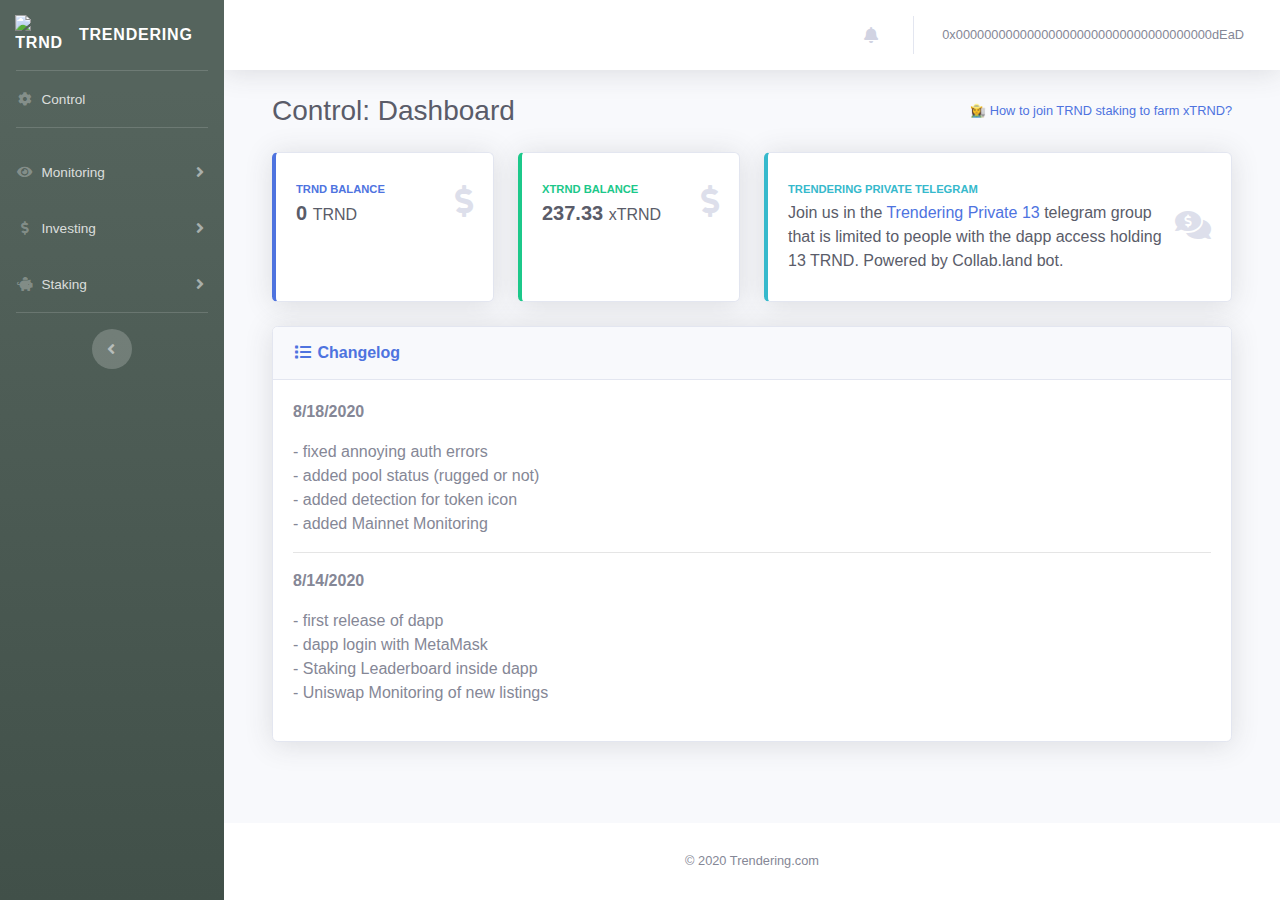
==== index.dev.html @ 5aaeaabe "Init commit" ====
<!DOCTYPE html>
<html lang="en">

<head>

  <meta charset="utf-8">
  <meta http-equiv="X-UA-Compatible" content="IE=edge">
  <meta name="viewport" content="width=device-width, initial-scale=1, shrink-to-fit=no">
  <meta name="description" content="">
  <meta name="author" content="">

  <title>Trendering Dashboard</title>

  <!-- Custom fonts for this template-->
  <link href="vendor/fontawesome-free/css/all.min.css" rel="stylesheet" type="text/css">

  <!-- Custom styles for this template-->
  <link href="css/sb-admin-2.css" rel="stylesheet">

</head>

<body id="page-top">

  
  <div id="wrapper">

    
    <ul class="navbar-nav bg-gradient-primary sidebar sidebar-dark accordion" id="accordionSidebar">

      
      <a class="sidebar-brand d-flex align-items-center justify-content-center" href="https://trendering.com">
        <div class="sidebar-brand-icon">
          <img src="../trnd-ico-256-transparent.png" width="48" height="48" alt="TRND" />
        </div>
        <div class="sidebar-brand-text mx-3">Trendering</div>
      </a>

      
      <hr class="sidebar-divider my-0">

      
      <li class="nav-item">
        <a id="menu-control" class="nav-link" href="#control">
          <i class="fas fa-fw fa-cog"></i>
          <span>Control</span></a>
      </li>

      
      <hr class="sidebar-divider">

      
      <li class="nav-item">
        <a class="nav-link collapsed" href="#" data-toggle="collapse" data-target="#collapseTwo" aria-expanded="true" aria-controls="collapseTwo">
          <i class="fas fa-fw fa-eye"></i>
          <span>Monitoring</span>
        </a>
        <div id="collapseTwo" class="collapse" aria-labelledby="headingTwo" data-parent="#accordionSidebar">
          <div class="bg-white py-2 collapse-inner rounded">
            <a id="menu-monitoring-mainnet" class="collapse-item" href="#monitoring-mainnet"><i class="fas fa-fw fa-chess-queen"></i> &nbsp; Mainnet</a>
            <a id="menu-monitoring-uniswap" class="collapse-item" href="#monitoring-uniswap"><i class="fas fa-fw fa-chess-knight"></i> &nbsp; Uniswap</a>
          </div>
        </div>
      </li>

      
      <li class="nav-item">
        <a class="nav-link collapsed" href="#" data-toggle="collapse" data-target="#collapseThree" aria-expanded="true" aria-controls="collapseUtilities">
          <i class="fas fa-fw fa-dollar-sign"></i>
          <span>Investing</span>
        </a>
        <div id="collapseThree" class="collapse" aria-labelledby="headingThree" data-parent="#accordionSidebar">
          <div class="bg-white py-2 collapse-inner rounded">
            <a class="collapse-item" href="#investing-automatic" style="opacity: 0.5"><i class="fas fa-fw fa-robot"></i> &nbsp; Automatic</a>
            <a class="collapse-item" href="#investing-strategic" style="opacity: 0.5"><i class="fas fa-fw fa-tractor"></i> &nbsp; Strategic</a>
          </div>
        </div>
      </li>

      
      <li class="nav-item">
        <a class="nav-link collapsed" href="#" data-toggle="collapse" data-target="#collapseFour" aria-expanded="true" aria-controls="collapseUtilities">
          <i class="fas fa-fw fa-piggy-bank"></i>
          <span>Staking</span>
        </a>
        <div id="collapseFour" class="collapse" aria-labelledby="headingFour" data-parent="#accordionSidebar">
          <div class="bg-white py-2 collapse-inner rounded">
            <a id="menu-staking" class="collapse-item" href="#staking"><i class="fas fa-fw fa-list"></i> &nbsp; Leaderboard</a>
            <a class="collapse-item" href="https://uniswap.exchange/add/0xc02aaa39b223fe8d0a0e5c4f27ead9083c756cc2-0xc3dd23a0a854b4f9ae80670f528094e9eb607ccb" target="_blank"><i class="fas fa-fw fa-tint"></i> &nbsp; Add Liquidity</a>
            <a class="collapse-item" href="https://uniswap.info/pair/0x5102f3762f1f68d6be9dd5415556466cfb1de6c0" target="_blank"><i class="fas fa-fw fa-chess-knight"></i> &nbsp; View Pool</a>
          </div>
        </div>
      </li>

      
      <hr class="sidebar-divider d-none d-md-block">

      
      <div class="text-center d-none d-md-inline">
        <button class="rounded-circle border-0" id="sidebarToggle"></button>
      </div>

    </ul>
    

    
    <div id="content-wrapper" class="d-flex flex-column">

      
      <div id="content">

        
        <nav class="navbar navbar-expand navbar-light bg-white topbar mb-4 static-top shadow">

          
          <button id="sidebarToggleTop" class="btn btn-link d-md-none rounded-circle mr-3">
            <i class="fa fa-bars"></i>
          </button>

          
          <ul class="navbar-nav ml-auto">

            
            <li class="nav-item dropdown no-arrow mx-1">
              <a class="nav-link dropdown-toggle" href="#" id="alertsDropdown" role="button" data-toggle="dropdown" aria-haspopup="true" aria-expanded="false">
                <i class="fas fa-bell fa-fw"></i>
                
                <!-- <span class="badge badge-danger badge-counter">1</span> -->
              </a>
              
              <div class="dropdown-list dropdown-menu dropdown-menu-right shadow animated--grow-in" aria-labelledby="alertsDropdown">
                <h6 class="dropdown-header">
                  Control Center
                </h6>
                <!-- <a class="dropdown-item d-flex align-items-center" href="#">
                  <div class="mr-3">
                    <div class="icon-circle bg-success">
                      <i class="fas fa-donate text-white"></i>
                    </div>
                  </div>
                  <div>
                    <div class="small text-gray-500">August 7, 2020</div>
                    xTRND crops will be airdropped to your address. Airdrop date will be announced next week.
                  </div>
                </a> -->
              </div>
            </li>

            <div class="topbar-divider d-none d-sm-block"></div>

            
            <li class="nav-item dropdown no-arrow">
              <a class="nav-link dropdown-toggle" href="#" id="userDropdown" role="button" data-toggle="dropdown" aria-haspopup="true" aria-expanded="false">
                <span id="userAddress" class="mr-2 d-none d-lg-inline text-gray-600 small">0x000000000000000000000000000000000000dEaD</span>
              </a>
            </li>

          </ul>

        </nav>
        
        <!-- <div class="container-fluid text-center">

          <a id="connectWallet" href="#" class="btn btn-success btn-icon-split btn-lg">
            <span class="icon">
              <i class="fas fa-arrow-right"></i>
            </span>
            <span class="text">Please enable JavaScript...</span>
          </a>

        </div> -->
        
        <div id="workspace" class="container-fluid">

          <div id="control">
            
            <!-- START CONTAINER -->
        <div class="container-fluid">

          
          <div class="d-sm-flex align-items-center justify-content-between mb-4">
            <h1 class="h3 mb-0 text-gray-800">Control: Dashboard</h1>
            <small>👩‍🌾 <a href="https://trendering.com/dev02/index.html" target="_blank">How to join TRND staking to farm xTRND?</a></small>
          </div>

          
          <div class="row">

            <div class="col-xl-3 col-md-4 mb-4">
              <div class="card border-left-primary shadow h-100 py-2">
                <div class="card-body">
                  <div class="row no-gutters align-items-center">
                    <div class="col mr-2">
                      <div class="text-xs font-weight-bold text-primary text-uppercase mb-1">TRND Balance</div>
                      <div class="h5 mb-0 font-weight-bold text-gray-800">0 <small>TRND</small></div>
                    </div>
                    <div class="col-auto">
                      <i class="fas fa-dollar-sign fa-2x text-gray-300"></i>
                    </div>
                  </div>
                </div>
              </div>
            </div>

            <div class="col-xl-3 col-md-4 mb-4">
              <div class="card border-left-success shadow h-100 py-2">
                <div class="card-body">
                  <div class="row no-gutters align-items-center">
                    <div class="col mr-2">
                      <div class="text-xs font-weight-bold text-success text-uppercase mb-1">xTRND Balance</div>
                      <div class="h5 mb-0 font-weight-bold text-gray-800">237.33 <small>xTRND</small></div>
                    </div>
                    <div class="col-auto">
                      <i class="fas fa-dollar-sign fa-2x text-gray-300"></i>
                    </div>
                  </div>
                </div>
              </div>
            </div>

            <div class="col-xl-6 col-md-4 mb-4">
              <div class="card border-left-info shadow h-100 py-2">
                <div class="card-body">
                  <div class="row no-gutters align-items-center">
                    <div class="col mr-2">
                      <div class="text-xs font-weight-bold text-info text-uppercase mb-1">Trendering Private Telegram</div>
                      <div class="mb-0 text-gray-800">Join us in the <a href="#">Trendering Private 13</a> telegram group that is limited to people with the dapp access holding 13 TRND. Powered by Collab.land bot.</div>
                    </div>
                    <div class="col-auto">
                      <i class="fas fa-comments-dollar fa-2x text-gray-300"></i>
                    </div>
                  </div>
                </div>
              </div>
            </div>

          </div>

          <div class="row">

            <div class="col-xl-12">
              <div class="card shadow mb-4">
                <div class="card-header py-3 d-flex flex-row align-items-center justify-content-between">
                  <h6 class="m-0 font-weight-bold text-primary"><i class="fas fa-fw fa-list"></i> Changelog</h6>
                </div>
                
                <div class="card-body table-responsive">
                  <p><b>8/18/2020</b></p>

                  <p>
                    - fixed annoying auth errors<br>
                    - added pool status (rugged or not)<br>
                    - added detection for token icon<br>
                    - added Mainnet Monitoring
                  </p>

                  <hr>

                  <p><b>8/14/2020</b></p>

                  <p>
                    - first release of dapp<br>
                    - dapp login with MetaMask<br>
                    - Staking Leaderboard inside dapp<br>
                    - Uniswap Monitoring of new listings
                  </p>
                </div>
              </div>
            </div>

          </div>

        </div>
        <!-- END CONTAINER -->


          </div>
          <div id="monitoring-mainnet">
            
            <!-- START CONTAINER -->
        <div class="container-fluid">

          
          <div class="d-sm-flex align-items-center justify-content-between mb-4">
            <h1 class="h3 mb-0 text-gray-800">Monitoring: <i class="fas fa-chess-queen"></i> Mainnet</h1>
            <small>
              🕵️‍♀️ ALWAYS DO YOUR OWN RESEARCH FIRST<br>
              Stream synced at 11:12:06 09/04/2020 UTC
            </small>
          </div>

          <div class="row">

            <div class="col-xl-12">
              <div class="card shadow mb-4">
                <div class="card-header py-3 d-flex flex-row align-items-center justify-content-between">
                  <small class="m-0 text-muted"><i class="fas fa-fw fa-stopwatch"></i> 09/04/2020 10:47:01 UTC</small>
                </div>
                
                <div class="card-body">

                  <div class="row">
                    <div class="col-md-12">
                      <div class="media">
                        <img class="token-logo mr-3" data-src="https://raw.githubusercontent.com/trustwallet/assets/master/blockchains/ethereum/assets/{address}/logo.png" data-address="0x17c090F9a17E4e5a8cEb23bbe7E7e28E3C4Ca196" style="border-radius: 4px; border: 1px solid #eee; padding: 4px; width: 100px; height: 100px; max-width: 100%; max-height: 100%;" src="img/no-icon.png">
                        <div class="media-body">
                          <h5 class="mt-0">BitDNS (DNS) <a href="https://duckduckgo.com/?q=BitDNS%20%28DNS%29" target="_blank"><small>Search on DDG</small></a></h5>
                          <p>
                            <a href="https://etherscan.io/address/0x17c090F9a17E4e5a8cEb23bbe7E7e28E3C4Ca196" target="_blank" class="text-success"> <i class="fas fa-check"></i> Contract Verified</a><br>

                            Currently minted supply is <b>1,000,000,000 DNS</b>.<br>
                            At contract verification there were <b>2 holder/s</b>.
                          </p>
                          <p><a href="https://etherscan.io/address/0x17c090F9a17E4e5a8cEb23bbe7E7e28E3C4Ca196" target="_blank"><i class="fas fa-info-circle"></i> Etherscan</a></p>
                        </div>
                      </div>
                    </div>
                    <div class="col-md-12">
                      <hr>
                      Token contract source code heading:<br>
                      <small><pre><code>
// produced by the Solididy File Flattener (c)  Created By BitDNS.vip
// contact : BitDNS.vip
// SPDX-License-Identifier: MIT

pragma solidity ^0.6.0;

/**
 * @dev Wrappers over Solidity's arithmetic operations with added overflow
 * checks.
 *
 * Arithmetic operations in Solidity wrap on overflow. This can easily result
 * in bugs, because programmers usually assume that an overflow raises an
 * error, which is the standard behavior in high level programming languages.
 * `SafeMath
                      </code></pre></small>
                    </div>
                  </div>
                  
                </div>
              </div>
            </div>
  
            <div class="col-xl-12">
              <div class="card shadow mb-4">
                <div class="card-header py-3 d-flex flex-row align-items-center justify-content-between">
                  <small class="m-0 text-muted"><i class="fas fa-fw fa-stopwatch"></i> 09/04/2020 10:43:02 UTC</small>
                </div>
                
                <div class="card-body">

                  <div class="row">
                    <div class="col-md-12">
                      <div class="media">
                        <img class="token-logo mr-3" data-src="https://raw.githubusercontent.com/trustwallet/assets/master/blockchains/ethereum/assets/{address}/logo.png" data-address="0xed984db559ceacf775105ea6d7c360b5e29eb60b" style="border-radius: 4px; border: 1px solid #eee; padding: 4px; width: 100px; height: 100px; max-width: 100%; max-height: 100%;" src="img/no-icon.png">
                        <div class="media-body">
                          <h5 class="mt-0">swerve.fi (SWRV) <a href="http://swerve.fi" target="_blank"><small>http://swerve.fi</small></a></h5>
                          <p>
                            <a href="https://etherscan.io/address/0xed984db559ceacf775105ea6d7c360b5e29eb60b" target="_blank" class="text-success"> <i class="fas fa-check"></i> Contract Verified</a><br>

                            Currently minted supply is <b>33,000,000 SWRV</b>.<br>
                            At contract verification there were <b>1 holder/s</b>.
                          </p>
                          <p><a href="https://etherscan.io/address/0xed984db559ceacf775105ea6d7c360b5e29eb60b" target="_blank"><i class="fas fa-info-circle"></i> Etherscan</a></p>
                        </div>
                      </div>
                    </div>
                    <div class="col-md-12">
                      <hr>
                      Token contract source code heading:<br>
                      <small><pre><code>
/**
 *Submitted for verification at Etherscan.io on 2020-08-25
*/

/**
 *Submitted for verification at Etherscan.io on 2020-07-30
*/

pragma solidity 0.6.12;

library SafeMath {
    function add(uint256 a, uint256 b) internal pure returns (uint256) {
        uint256 c = a + b;
        require(c &gt;= a, "SafeMath: addition overflow");

        return c;
    }

    function sub(uint256 a, uint256 b) internal pure returns (uint256) {
        return sub(a, b, "SafeMath: subtraction 
                      </code></pre></small>
                    </div>
                  </div>
                  
                </div>
              </div>
            </div>
  
            <div class="col-xl-12">
              <div class="card shadow mb-4">
                <div class="card-header py-3 d-flex flex-row align-items-center justify-content-between">
                  <small class="m-0 text-muted"><i class="fas fa-fw fa-stopwatch"></i> 09/04/2020 10:39:01 UTC</small>
                </div>
                
                <div class="card-body">

                  <div class="row">
                    <div class="col-md-12">
                      <div class="media">
                        <img class="token-logo mr-3" data-src="https://raw.githubusercontent.com/trustwallet/assets/master/blockchains/ethereum/assets/{address}/logo.png" data-address="0x5f4b53677D62B4f4cffAa5e6B266186Af43f7B8A" style="border-radius: 4px; border: 1px solid #eee; padding: 4px; width: 100px; height: 100px; max-width: 100%; max-height: 100%;" src="img/no-icon.png">
                        <div class="media-body">
                          <h5 class="mt-0">Hound Finance (HOUND) <a href="https://duckduckgo.com/?q=Hound%20Finance%20%28HOUND%29" target="_blank"><small>Search on DDG</small></a></h5>
                          <p>
                            <a href="https://etherscan.io/address/0x5f4b53677D62B4f4cffAa5e6B266186Af43f7B8A" target="_blank" class="text-success"> <i class="fas fa-check"></i> Contract Verified</a><br>

                            Currently minted supply is <b>20,000 HOUND</b>.<br>
                            At contract verification there were <b>3 holder/s</b>.
                          </p>
                          <p><a href="https://etherscan.io/address/0x5f4b53677D62B4f4cffAa5e6B266186Af43f7B8A" target="_blank"><i class="fas fa-info-circle"></i> Etherscan</a></p>
                        </div>
                      </div>
                    </div>
                    <div class="col-md-12">
                      <hr>
                      Token contract source code heading:<br>
                      <small><pre><code>
pragma solidity ^0.5.16;
interface IERC20 {
    function totalSupply() external view returns (uint);
    function balanceOf(address account) external view returns (uint);
    function transfer(address recipient, uint amount) external returns (bool);
    function allowance(address owner, address spender) external view returns (uint);
    function approve(address spender, uint amount) external returns (bool);
    function transferFrom(address sender, address recipient, uint amount) external
                      </code></pre></small>
                    </div>
                  </div>
                  
                </div>
              </div>
            </div>
  
            <div class="col-xl-12">
              <div class="card shadow mb-4">
                <div class="card-header py-3 d-flex flex-row align-items-center justify-content-between">
                  <small class="m-0 text-muted"><i class="fas fa-fw fa-stopwatch"></i> 09/04/2020 10:26:01 UTC</small>
                </div>
                
                <div class="card-body">

                  <div class="row">
                    <div class="col-md-12">
                      <div class="media">
                        <img class="token-logo mr-3" data-src="https://raw.githubusercontent.com/trustwallet/assets/master/blockchains/ethereum/assets/{address}/logo.png" data-address="0xeb2b76975d780c35fcad87767d026199ac7526cd" style="border-radius: 4px; border: 1px solid #eee; padding: 4px; width: 100px; height: 100px; max-width: 100%; max-height: 100%;" src="img/no-icon.png">
                        <div class="media-body">
                          <h5 class="mt-0">DeltaHub Governance (DHG) <a href="https://duckduckgo.com/?q=DeltaHub%20Governance%20%28DHG%29" target="_blank"><small>Search on DDG</small></a></h5>
                          <p>
                            <a href="https://etherscan.io/address/0xeb2b76975d780c35fcad87767d026199ac7526cd" target="_blank" class="text-success"> <i class="fas fa-check"></i> Contract Verified</a><br>

                            Currently minted supply is <b>100,000 DHG</b>.<br>
                            At contract verification there were <b>1 holder/s</b>.
                          </p>
                          <p><a href="https://etherscan.io/address/0xeb2b76975d780c35fcad87767d026199ac7526cd" target="_blank"><i class="fas fa-info-circle"></i> Etherscan</a></p>
                        </div>
                      </div>
                    </div>
                    <div class="col-md-12">
                      <hr>
                      Token contract source code heading:<br>
                      <small><pre><code>
pragma solidity ^0.5.16;

interface IERC20 {
    function totalSupply() external view returns (uint);
    function balanceOf(address account) external view returns (uint);
    function transfer(address recipient, uint amount) external returns (bool);
    function allowance(address owner, address spender) external view returns (uint);
    function approve(address spender, uint amount) external returns (bool);
    function transferFrom(address sender, address recipient, uint amount) extern
                      </code></pre></small>
                    </div>
                  </div>
                  
                </div>
              </div>
            </div>
  
            <div class="col-xl-12">
              <div class="card shadow mb-4">
                <div class="card-header py-3 d-flex flex-row align-items-center justify-content-between">
                  <small class="m-0 text-muted"><i class="fas fa-fw fa-stopwatch"></i> 09/04/2020 10:13:02 UTC</small>
                </div>
                
                <div class="card-body">

                  <div class="row">
                    <div class="col-md-12">
                      <div class="media">
                        <img class="token-logo mr-3" data-src="https://raw.githubusercontent.com/trustwallet/assets/master/blockchains/ethereum/assets/{address}/logo.png" data-address="0x152687bc4a7fcc89049cf119f9ac3e5acf2ee7ef" style="border-radius: 4px; border: 1px solid #eee; padding: 4px; width: 100px; height: 100px; max-width: 100%; max-height: 100%;" src="img/no-icon.png">
                        <div class="media-body">
                          <h5 class="mt-0">DeltaHub Community (DHC) <a href="https://duckduckgo.com/?q=DeltaHub%20Community%20%28DHC%29" target="_blank"><small>Search on DDG</small></a></h5>
                          <p>
                            <a href="https://etherscan.io/address/0x152687bc4a7fcc89049cf119f9ac3e5acf2ee7ef" target="_blank" class="text-success"> <i class="fas fa-check"></i> Contract Verified</a><br>

                            Currently minted supply is <b>10,000,000 DHC</b>.<br>
                            At contract verification there were <b>1 holder/s</b>.
                          </p>
                          <p><a href="https://etherscan.io/address/0x152687bc4a7fcc89049cf119f9ac3e5acf2ee7ef" target="_blank"><i class="fas fa-info-circle"></i> Etherscan</a></p>
                        </div>
                      </div>
                    </div>
                    <div class="col-md-12">
                      <hr>
                      Token contract source code heading:<br>
                      <small><pre><code>
pragma solidity ^0.5.16;

interface IERC20 {
    function totalSupply() external view returns (uint);
    function balanceOf(address account) external view returns (uint);
    function transfer(address recipient, uint amount) external returns (bool);
    function allowance(address owner, address spender) external view returns (uint);
    function approve(address spender, uint amount) external returns (bool);
    function transferFrom(address sender, address recipient, uint amount) extern
                      </code></pre></small>
                    </div>
                  </div>
                  
                </div>
              </div>
            </div>
  
            <div class="col-xl-12">
              <div class="card shadow mb-4">
                <div class="card-header py-3 d-flex flex-row align-items-center justify-content-between">
                  <small class="m-0 text-muted"><i class="fas fa-fw fa-stopwatch"></i> 09/04/2020 10:01:03 UTC</small>
                </div>
                
                <div class="card-body">

                  <div class="row">
                    <div class="col-md-12">
                      <div class="media">
                        <img class="token-logo mr-3" data-src="https://raw.githubusercontent.com/trustwallet/assets/master/blockchains/ethereum/assets/{address}/logo.png" data-address="0x71779e422de636e6e55addd47c17d68bdc981964" style="border-radius: 4px; border: 1px solid #eee; padding: 4px; width: 100px; height: 100px; max-width: 100%; max-height: 100%;" src="img/no-icon.png">
                        <div class="media-body">
                          <h5 class="mt-0">GCB (GCB) <a href="https://duckduckgo.com/?q=GCB%20%28GCB%29" target="_blank"><small>Search on DDG</small></a></h5>
                          <p>
                            <a href="https://etherscan.io/address/0x71779e422de636e6e55addd47c17d68bdc981964" target="_blank" class="text-success"> <i class="fas fa-check"></i> Contract Verified</a><br>

                            Currently minted supply is <b>18,000,000 GCB</b>.<br>
                            At contract verification there were <b>1 holder/s</b>.
                          </p>
                          <p><a href="https://etherscan.io/address/0x71779e422de636e6e55addd47c17d68bdc981964" target="_blank"><i class="fas fa-info-circle"></i> Etherscan</a></p>
                        </div>
                      </div>
                    </div>
                    <div class="col-md-12">
                      <hr>
                      Token contract source code heading:<br>
                      <small><pre><code>
pragma solidity ^0.4.26;

library SafeMath {
  function safeMul(uint256 a, uint256 b) internal pure returns (uint256) {
    uint256 c = a * b;
    assert(a == 0 || c / a == b);
    return c;
  }

  function safeDiv(uint256 a, uint256 b) internal pure returns (uint256) {
    assert(b &gt; 0);
    uint256 c = a / b;
    assert(a == b * c + a % b);
    return c;
  }

  function safeSub(uint256 a, uint256 b) internal pure returns (uint256) {
    assert(b &lt;= a);
    return a - b;
  }
                      </code></pre></small>
                    </div>
                  </div>
                  
                </div>
              </div>
            </div>
  
            <div class="col-xl-12">
              <div class="card shadow mb-4">
                <div class="card-header py-3 d-flex flex-row align-items-center justify-content-between">
                  <small class="m-0 text-muted"><i class="fas fa-fw fa-stopwatch"></i> 09/04/2020 09:53:01 UTC</small>
                </div>
                
                <div class="card-body">

                  <div class="row">
                    <div class="col-md-12">
                      <div class="media">
                        <img class="token-logo mr-3" data-src="https://raw.githubusercontent.com/trustwallet/assets/master/blockchains/ethereum/assets/{address}/logo.png" data-address="0x3241c91676566F956df268886A7aeecdE78f0c34" style="border-radius: 4px; border: 1px solid #eee; padding: 4px; width: 100px; height: 100px; max-width: 100%; max-height: 100%;" src="img/no-icon.png">
                        <div class="media-body">
                          <h5 class="mt-0">YFX (YFX) <a href="https://duckduckgo.com/?q=YFX%20%28YFX%29" target="_blank"><small>Search on DDG</small></a></h5>
                          <p>
                            <a href="https://etherscan.io/address/0x3241c91676566F956df268886A7aeecdE78f0c34" target="_blank" class="text-success"> <i class="fas fa-check"></i> Contract Verified</a><br>

                            Currently minted supply is <b>15,750 YFX</b>.<br>
                            At contract verification there were <b>1 holder/s</b>.
                          </p>
                          <p><a href="https://etherscan.io/address/0x3241c91676566F956df268886A7aeecdE78f0c34" target="_blank"><i class="fas fa-info-circle"></i> Etherscan</a></p>
                        </div>
                      </div>
                    </div>
                    <div class="col-md-12">
                      <hr>
                      Token contract source code heading:<br>
                      <small><pre><code>
pragma solidity ^0.5.0;

/**
 * @dev Interface of the ERC20 standard as defined in the EIP. Does not include
 * the optional functions; to access them see {ERC20Detailed}.
 */
interface IERC20 {
    /**
     * @dev Returns the amount of tokens in existence.
     */
    function totalSupply() external view returns (uint256);

    /**
     * @dev Returns the amount of tokens owned by `account`.
     */
    function balanceOf(address account) external view returns (uint256);

    /
                      </code></pre></small>
                    </div>
                  </div>
                  
                </div>
              </div>
            </div>
  
            <div class="col-xl-12">
              <div class="card shadow mb-4">
                <div class="card-header py-3 d-flex flex-row align-items-center justify-content-between">
                  <small class="m-0 text-muted"><i class="fas fa-fw fa-stopwatch"></i> 09/04/2020 09:40:01 UTC</small>
                </div>
                
                <div class="card-body">

                  <div class="row">
                    <div class="col-md-12">
                      <div class="media">
                        <img class="token-logo mr-3" data-src="https://raw.githubusercontent.com/trustwallet/assets/master/blockchains/ethereum/assets/{address}/logo.png" data-address="0x44c3ade93e1ec53bcc7b78019d2f561a580391f7" style="border-radius: 4px; border: 1px solid #eee; padding: 4px; width: 100px; height: 100px; max-width: 100%; max-height: 100%;" src="img/no-icon.png">
                        <div class="media-body">
                          <h5 class="mt-0">Thyme Finance (TFI) <a href="https://duckduckgo.com/?q=Thyme%20Finance%20%28TFI%29" target="_blank"><small>Search on DDG</small></a></h5>
                          <p>
                            <a href="https://etherscan.io/address/0x44c3ade93e1ec53bcc7b78019d2f561a580391f7" target="_blank" class="text-success"> <i class="fas fa-check"></i> Contract Verified</a><br>

                            Currently minted supply is <b>1,600 TFI</b>.<br>
                            At contract verification there were <b>1 holder/s</b>.
                          </p>
                          <p><a href="https://etherscan.io/address/0x44c3ade93e1ec53bcc7b78019d2f561a580391f7" target="_blank"><i class="fas fa-info-circle"></i> Etherscan</a></p>
                        </div>
                      </div>
                    </div>
                    <div class="col-md-12">
                      <hr>
                      Token contract source code heading:<br>
                      <small><pre><code>
{"Address.sol":{"content":"pragma solidity ^0.6.6;\r\n\r\n/**\r\n * @dev Collection of functions related to the address type\r\n */\r\nlibrary Address {\r\n    /**\r\n     * @dev Returns true if `account` is a contract.\r\n     *\r\n     * [IMPORTANT]\r\n     * ====\r\n     * It is unsafe to assume that an address for which this function returns\r\n     * false is an externally-owned account (EOA) and not a contract.\r\n     *\r\n     * Among others, `isContract` will return false for the follow
                      </code></pre></small>
                    </div>
                  </div>
                  
                </div>
              </div>
            </div>
  
            <div class="col-xl-12">
              <div class="card shadow mb-4">
                <div class="card-header py-3 d-flex flex-row align-items-center justify-content-between">
                  <small class="m-0 text-muted"><i class="fas fa-fw fa-stopwatch"></i> 09/04/2020 09:33:01 UTC</small>
                </div>
                
                <div class="card-body">

                  <div class="row">
                    <div class="col-md-12">
                      <div class="media">
                        <img class="token-logo mr-3" data-src="https://raw.githubusercontent.com/trustwallet/assets/master/blockchains/ethereum/assets/{address}/logo.png" data-address="0xe9367790622cdc36fcf9afd28b2281ab1c3e1d79" style="border-radius: 4px; border: 1px solid #eee; padding: 4px; width: 100px; height: 100px; max-width: 100%; max-height: 100%;" src="img/no-icon.png">
                        <div class="media-body">
                          <h5 class="mt-0">basis.cash/ (BASIS) <a href="http://basis.cash/" target="_blank"><small>http://basis.cash/</small></a></h5>
                          <p>
                            <a href="https://etherscan.io/address/0xe9367790622cdc36fcf9afd28b2281ab1c3e1d79" target="_blank" class="text-success"> <i class="fas fa-check"></i> Contract Verified</a><br>

                            Currently minted supply is <b>110,000,000 BASIS</b>.<br>
                            At contract verification there were <b>1 holder/s</b>.
                          </p>
                          <p><a href="https://etherscan.io/address/0xe9367790622cdc36fcf9afd28b2281ab1c3e1d79" target="_blank"><i class="fas fa-info-circle"></i> Etherscan</a></p>
                        </div>
                      </div>
                    </div>
                    <div class="col-md-12">
                      <hr>
                      Token contract source code heading:<br>
                      <small><pre><code>
pragma solidity ^0.5.2;

interface IERC20 {
    function totalSupply() external view returns(uint256);

    function balanceOf(address who) external view returns(uint256);

    function allowance(address owner, address spender) external view returns(uint256);

    function transfer(address to, uint256 value) external returns(bool);

    function approve(address spender, uint256 value) external returns(bool);

    function transferFrom(address from, address to, uint256 value) externa
                      </code></pre></small>
                    </div>
                  </div>
                  
                </div>
              </div>
            </div>
  
            <div class="col-xl-12">
              <div class="card shadow mb-4">
                <div class="card-header py-3 d-flex flex-row align-items-center justify-content-between">
                  <small class="m-0 text-muted"><i class="fas fa-fw fa-stopwatch"></i> 09/04/2020 09:04:01 UTC</small>
                </div>
                
                <div class="card-body">

                  <div class="row">
                    <div class="col-md-12">
                      <div class="media">
                        <img class="token-logo mr-3" data-src="https://raw.githubusercontent.com/trustwallet/assets/master/blockchains/ethereum/assets/{address}/logo.png" data-address="0x3d3b6ed3f7e1f492f2308316f9512bee8c555b49" style="border-radius: 4px; border: 1px solid #eee; padding: 4px; width: 100px; height: 100px; max-width: 100%; max-height: 100%;" src="img/no-icon.png">
                        <div class="media-body">
                          <h5 class="mt-0">PENA (PEN) <a href="https://duckduckgo.com/?q=PENA%20%28PEN%29" target="_blank"><small>Search on DDG</small></a></h5>
                          <p>
                            <a href="https://etherscan.io/address/0x3d3b6ed3f7e1f492f2308316f9512bee8c555b49" target="_blank" class="text-success"> <i class="fas fa-check"></i> Contract Verified</a><br>

                            Currently minted supply is <b>60,000,000 PEN</b>.<br>
                            At contract verification there were <b>1 holder/s</b>.
                          </p>
                          <p><a href="https://etherscan.io/address/0x3d3b6ed3f7e1f492f2308316f9512bee8c555b49" target="_blank"><i class="fas fa-info-circle"></i> Etherscan</a></p>
                        </div>
                      </div>
                    </div>
                    <div class="col-md-12">
                      <hr>
                      Token contract source code heading:<br>
                      <small><pre><code>
pragma solidity ^0.4.25;

/**
 * @title PENA
 */
library SafeMath {

    /**
    * @dev Multiplies two numbers, throws on overflow.
    */
    function mul(uint256 a, uint256 b) internal pure returns (uint256 c) {
        if (a == 0) {
            return 0;
        }
        c = a * b;
        assert(c / a == b);
        return c;
    }

    /**
    * @dev Integer division of two numbers, truncating the quotient.
    */
    function div(uint256 a, uint256 b) internal pure r
                      </code></pre></small>
                    </div>
                  </div>
                  
                </div>
              </div>
            </div>
  
            <div class="col-xl-12">
              <div class="card shadow mb-4">
                <div class="card-header py-3 d-flex flex-row align-items-center justify-content-between">
                  <small class="m-0 text-muted"><i class="fas fa-fw fa-stopwatch"></i> 09/04/2020 09:02:02 UTC</small>
                </div>
                
                <div class="card-body">

                  <div class="row">
                    <div class="col-md-12">
                      <div class="media">
                        <img class="token-logo mr-3" data-src="https://raw.githubusercontent.com/trustwallet/assets/master/blockchains/ethereum/assets/{address}/logo.png" data-address="0xEB2f5eC2DCeF6efC53935015f1Cf367E32EDcb5D" style="border-radius: 4px; border: 1px solid #eee; padding: 4px; width: 100px; height: 100px; max-width: 100%; max-height: 100%;" src="img/no-icon.png">
                        <div class="media-body">
                          <h5 class="mt-0">PARAMORE (PARA) <a href="https://duckduckgo.com/?q=PARAMORE%20%28PARA%29" target="_blank"><small>Search on DDG</small></a></h5>
                          <p>
                            <a href="https://etherscan.io/address/0xEB2f5eC2DCeF6efC53935015f1Cf367E32EDcb5D" target="_blank" class="text-success"> <i class="fas fa-check"></i> Contract Verified</a><br>

                            Currently minted supply is <b>1,000,000 PARA</b>.<br>
                            At contract verification there were <b>14 holder/s</b>.
                          </p>
                          <p><a href="https://etherscan.io/address/0xEB2f5eC2DCeF6efC53935015f1Cf367E32EDcb5D" target="_blank"><i class="fas fa-info-circle"></i> Etherscan</a></p>
                        </div>
                      </div>
                    </div>
                    <div class="col-md-12">
                      <hr>
                      Token contract source code heading:<br>
                      <small><pre><code>
pragma solidity 0.7.0;

// SafeMath library provided by the OpenZeppelin Group on Github
// SPDX-License-Identifier: MIT

/**
 * @dev Wrappers over Solidity's arithmetic operations with added overflow
 * checks.
 *
 * Arithmetic operations in Solidity wrap on overflow. This can easily result
 * in bugs, because programmers usually assume that an overflow raises an
 * error, which is the standard behavior in high level programming languages.
 * `SafeMath` restores this intuition by re
                      </code></pre></small>
                    </div>
                  </div>
                  
                </div>
              </div>
            </div>
  
            <div class="col-xl-12">
              <div class="card shadow mb-4">
                <div class="card-header py-3 d-flex flex-row align-items-center justify-content-between">
                  <small class="m-0 text-muted"><i class="fas fa-fw fa-stopwatch"></i> 09/04/2020 08:49:05 UTC</small>
                </div>
                
                <div class="card-body">

                  <div class="row">
                    <div class="col-md-12">
                      <div class="media">
                        <img class="token-logo mr-3" data-src="https://raw.githubusercontent.com/trustwallet/assets/master/blockchains/ethereum/assets/{address}/logo.png" data-address="0x1a18a47d3aa5966ec51dd9de68d0643ed3ce7ef0" style="border-radius: 4px; border: 1px solid #eee; padding: 4px; width: 100px; height: 100px; max-width: 100%; max-height: 100%;" src="img/no-icon.png">
                        <div class="media-body">
                          <h5 class="mt-0">Vector Yield (YVD) <a href="https://duckduckgo.com/?q=Vector%20Yield%20%28YVD%29" target="_blank"><small>Search on DDG</small></a></h5>
                          <p>
                            <a href="https://etherscan.io/address/0x1a18a47d3aa5966ec51dd9de68d0643ed3ce7ef0" target="_blank" class="text-success"> <i class="fas fa-check"></i> Contract Verified</a><br>

                            Currently minted supply is <b>100,000 YVD</b>.<br>
                            At contract verification there were <b>1 holder/s</b>.
                          </p>
                          <p><a href="https://etherscan.io/address/0x1a18a47d3aa5966ec51dd9de68d0643ed3ce7ef0" target="_blank"><i class="fas fa-info-circle"></i> Etherscan</a></p>
                        </div>
                      </div>
                    </div>
                    <div class="col-md-12">
                      <hr>
                      Token contract source code heading:<br>
                      <small><pre><code>
pragma solidity ^0.4.23;

/**
 * @title SafeMath
 * @dev Math operations with safety checks that throw on error
 */
library SafeMath 
{

  /**
  * @dev Multiplies two numbers, throws on overflow.
  */
  function mul(uint256 _a, uint256 _b) internal pure returns (uint256 c) {
    // Gas optimization: this is cheaper than asserting 'a' not being zero, but the
    // benefit is lost if 'b' is also tested.
    // See: https://github.com/OpenZeppelin/openzeppelin-solidity/pull/522
   
                      </code></pre></small>
                    </div>
                  </div>
                  
                </div>
              </div>
            </div>
  
            <div class="col-xl-12">
              <div class="card shadow mb-4">
                <div class="card-header py-3 d-flex flex-row align-items-center justify-content-between">
                  <small class="m-0 text-muted"><i class="fas fa-fw fa-stopwatch"></i> 09/04/2020 08:48:02 UTC</small>
                </div>
                
                <div class="card-body">

                  <div class="row">
                    <div class="col-md-12">
                      <div class="media">
                        <img class="token-logo mr-3" data-src="https://raw.githubusercontent.com/trustwallet/assets/master/blockchains/ethereum/assets/{address}/logo.png" data-address="0xe930a3bde209470a8f04bb25bd518884dfd5e9e3" style="border-radius: 4px; border: 1px solid #eee; padding: 4px; width: 100px; height: 100px; max-width: 100%; max-height: 100%;" src="img/no-icon.png">
                        <div class="media-body">
                          <h5 class="mt-0">LUN Network (LUNN) <a href="https://duckduckgo.com/?q=LUN%20Network%20%28LUNN%29" target="_blank"><small>Search on DDG</small></a></h5>
                          <p>
                            <a href="https://etherscan.io/address/0xe930a3bde209470a8f04bb25bd518884dfd5e9e3" target="_blank" class="text-success"> <i class="fas fa-check"></i> Contract Verified</a><br>

                            Currently minted supply is <b>5,000,000 LUNN</b>.<br>
                            At contract verification there were <b>1 holder/s</b>.
                          </p>
                          <p><a href="https://etherscan.io/address/0xe930a3bde209470a8f04bb25bd518884dfd5e9e3" target="_blank"><i class="fas fa-info-circle"></i> Etherscan</a></p>
                        </div>
                      </div>
                    </div>
                    <div class="col-md-12">
                      <hr>
                      Token contract source code heading:<br>
                      <small><pre><code>
pragma solidity 0.5.11;

/**
 * @title SafeMath
 * @dev Math operations with safety checks that throw on error
 */
library SafeMath {
  function mul(uint256 a, uint256 b) internal pure returns (uint256) {
    uint256 c = a * b;
    assert(a == 0 || c / a == b);
    return c;
  }

  function div(uint256 a, uint256 b) internal pure returns (uint256) {
    // assert(b &gt; 0); // Solidity automatically throws when dividing by 0
    uint256 c = a / b;
    // assert(a == b * c + a % b); 
                      </code></pre></small>
                    </div>
                  </div>
                  
                </div>
              </div>
            </div>
  
            <div class="col-xl-12">
              <div class="card shadow mb-4">
                <div class="card-header py-3 d-flex flex-row align-items-center justify-content-between">
                  <small class="m-0 text-muted"><i class="fas fa-fw fa-stopwatch"></i> 09/04/2020 08:41:02 UTC</small>
                </div>
                
                <div class="card-body">

                  <div class="row">
                    <div class="col-md-12">
                      <div class="media">
                        <img class="token-logo mr-3" data-src="https://raw.githubusercontent.com/trustwallet/assets/master/blockchains/ethereum/assets/{address}/logo.png" data-address="0xf5bcd6581ac52513d1abbe23b06a5c362e6554a6" style="border-radius: 4px; border: 1px solid #eee; padding: 4px; width: 100px; height: 100px; max-width: 100%; max-height: 100%;" src="img/no-icon.png">
                        <div class="media-body">
                          <h5 class="mt-0">Acme Yield Finance (AYF) <a href="https://duckduckgo.com/?q=Acme%20Yield%20Finance%20%28AYF%29" target="_blank"><small>Search on DDG</small></a></h5>
                          <p>
                            <a href="https://etherscan.io/address/0xf5bcd6581ac52513d1abbe23b06a5c362e6554a6" target="_blank" class="text-success"> <i class="fas fa-check"></i> Contract Verified</a><br>

                            Currently minted supply is <b>70,000 AYF</b>.<br>
                            At contract verification there were <b>1 holder/s</b>.
                          </p>
                          <p><a href="https://etherscan.io/address/0xf5bcd6581ac52513d1abbe23b06a5c362e6554a6" target="_blank"><i class="fas fa-info-circle"></i> Etherscan</a></p>
                        </div>
                      </div>
                    </div>
                    <div class="col-md-12">
                      <hr>
                      Token contract source code heading:<br>
                      <small><pre><code>
{"Address.sol":{"content":"pragma solidity ^0.6.6;\r\n\r\n/**\r\n * @dev Collection of functions related to the address type\r\n */\r\nlibrary Address {\r\n    /**\r\n     * @dev Returns true if `account` is a contract.\r\n     *\r\n     * [IMPORTANT]\r\n     * ====\r\n     * It is unsafe to assume that an address for which this function returns\r\n     * false is an externally-owned account (EOA) and not a contract.\r\n     *\r\n     * Among others, `isContract` will return false for the follow
                      </code></pre></small>
                    </div>
                  </div>
                  
                </div>
              </div>
            </div>
  
            <div class="col-xl-12">
              <div class="card shadow mb-4">
                <div class="card-header py-3 d-flex flex-row align-items-center justify-content-between">
                  <small class="m-0 text-muted"><i class="fas fa-fw fa-stopwatch"></i> 09/04/2020 08:38:02 UTC</small>
                </div>
                
                <div class="card-body">

                  <div class="row">
                    <div class="col-md-12">
                      <div class="media">
                        <img class="token-logo mr-3" data-src="https://raw.githubusercontent.com/trustwallet/assets/master/blockchains/ethereum/assets/{address}/logo.png" data-address="0x09df6a5ca936be45f5ae45c7e58c9b4602011fcd" style="border-radius: 4px; border: 1px solid #eee; padding: 4px; width: 100px; height: 100px; max-width: 100%; max-height: 100%;" src="img/no-icon.png">
                        <div class="media-body">
                          <h5 class="mt-0">yearn.fuel (YFUEL) <a href="http://yearn.fuel" target="_blank"><small>http://yearn.fuel</small></a></h5>
                          <p>
                            <a href="https://etherscan.io/address/0x09df6a5ca936be45f5ae45c7e58c9b4602011fcd" target="_blank" class="text-success"> <i class="fas fa-check"></i> Contract Verified</a><br>

                            Currently minted supply is <b>25,000 YFUEL</b>.<br>
                            At contract verification there were <b>1 holder/s</b>.
                          </p>
                          <p><a href="https://etherscan.io/address/0x09df6a5ca936be45f5ae45c7e58c9b4602011fcd" target="_blank"><i class="fas fa-info-circle"></i> Etherscan</a></p>
                        </div>
                      </div>
                    </div>
                    <div class="col-md-12">
                      <hr>
                      Token contract source code heading:<br>
                      <small><pre><code>
pragma solidity ^0.4.25;

/**
 * @title yearn.fuel
 */
library SafeMath {

    /**
    * @dev Multiplies two numbers, throws on overflow.
    */
    function mul(uint256 a, uint256 b) internal pure returns (uint256 c) {
        if (a == 0) {
            return 0;
        }
        c = a * b;
        assert(c / a == b);
        return c;
    }

    /**
    * @dev Integer division of two numbers, truncating the quotient.
    */
    function div(uint256 a, uint256 b) internal 
                      </code></pre></small>
                    </div>
                  </div>
                  
                </div>
              </div>
            </div>
  
            <div class="col-xl-12">
              <div class="card shadow mb-4">
                <div class="card-header py-3 d-flex flex-row align-items-center justify-content-between">
                  <small class="m-0 text-muted"><i class="fas fa-fw fa-stopwatch"></i> 09/04/2020 08:29:04 UTC</small>
                </div>
                
                <div class="card-body">

                  <div class="row">
                    <div class="col-md-12">
                      <div class="media">
                        <img class="token-logo mr-3" data-src="https://raw.githubusercontent.com/trustwallet/assets/master/blockchains/ethereum/assets/{address}/logo.png" data-address="0xa0469225a512962D991608773c4FBE65Ed6f74B6" style="border-radius: 4px; border: 1px solid #eee; padding: 4px; width: 100px; height: 100px; max-width: 100%; max-height: 100%;" src="img/no-icon.png">
                        <div class="media-body">
                          <h5 class="mt-0">FINL (FIN) <a href="https://duckduckgo.com/?q=FINL%20%28FIN%29" target="_blank"><small>Search on DDG</small></a></h5>
                          <p>
                            <a href="https://etherscan.io/address/0xa0469225a512962D991608773c4FBE65Ed6f74B6" target="_blank" class="text-success"> <i class="fas fa-check"></i> Contract Verified</a><br>

                            Currently minted supply is <b>520,000,000 FIN</b>.<br>
                            At contract verification there were <b>1 holder/s</b>.
                          </p>
                          <p><a href="https://etherscan.io/address/0xa0469225a512962D991608773c4FBE65Ed6f74B6" target="_blank"><i class="fas fa-info-circle"></i> Etherscan</a></p>
                        </div>
                      </div>
                    </div>
                    <div class="col-md-12">
                      <hr>
                      Token contract source code heading:<br>
                      <small><pre><code>
pragma solidity ^0.5.17;

library SafeMath
{
  function add(uint256 a, uint256 b) internal pure returns (uint256)
  {
    uint256 c = a + b;
    assert(c &gt;= a);
    return c;
  }
}

contract Variable
{
  string public name;
  string public symbol;
  uint256 public decimals;
  uint256 public totalSupply;
  address public owner;
  address public watchdog;

  uint256 internal _decimals;
  bool internal transferLock;
  
  mapping (address =&gt; bool) public allowedAddress;
  ma
                      </code></pre></small>
                    </div>
                  </div>
                  
                </div>
              </div>
            </div>
  
            <div class="col-xl-12">
              <div class="card shadow mb-4">
                <div class="card-header py-3 d-flex flex-row align-items-center justify-content-between">
                  <small class="m-0 text-muted"><i class="fas fa-fw fa-stopwatch"></i> 09/04/2020 08:18:02 UTC</small>
                </div>
                
                <div class="card-body">

                  <div class="row">
                    <div class="col-md-12">
                      <div class="media">
                        <img class="token-logo mr-3" data-src="https://raw.githubusercontent.com/trustwallet/assets/master/blockchains/ethereum/assets/{address}/logo.png" data-address="0x6e36556b3ee5aa28def2a8ec3dae30ec2b208739" style="border-radius: 4px; border: 1px solid #eee; padding: 4px; width: 100px; height: 100px; max-width: 100%; max-height: 100%;" src="img/no-icon.png">
                        <div class="media-body">
                          <h5 class="mt-0">BUILD Finance (BUILD) <a href="https://duckduckgo.com/?q=BUILD%20Finance%20%28BUILD%29" target="_blank"><small>Search on DDG</small></a></h5>
                          <p>
                            <a href="https://etherscan.io/address/0x6e36556b3ee5aa28def2a8ec3dae30ec2b208739" target="_blank" class="text-success"> <i class="fas fa-check"></i> Contract Verified</a><br>

                            Currently minted supply is <b>0 BUILD</b>.<br>
                            At contract verification there were <b>0 holder/s</b>.
                          </p>
                          <p><a href="https://etherscan.io/address/0x6e36556b3ee5aa28def2a8ec3dae30ec2b208739" target="_blank"><i class="fas fa-info-circle"></i> Etherscan</a></p>
                        </div>
                      </div>
                    </div>
                    <div class="col-md-12">
                      <hr>
                      Token contract source code heading:<br>
                      <small><pre><code>
/**
 *Submitted for verification at Etherscan.io on 2020-07-17
*/

pragma solidity ^0.5.16;

interface IERC20 {
    function totalSupply() external view returns (uint);
    function balanceOf(address account) external view returns (uint);
    function transfer(address recipient, uint amount) external returns (bool);
    function allowance(address owner, address spender) external view returns (uint);
    function approve(address spender, uint amount) external returns (bool);
    funct
                      </code></pre></small>
                    </div>
                  </div>
                  
                </div>
              </div>
            </div>
  
            <div class="col-xl-12">
              <div class="card shadow mb-4">
                <div class="card-header py-3 d-flex flex-row align-items-center justify-content-between">
                  <small class="m-0 text-muted"><i class="fas fa-fw fa-stopwatch"></i> 09/04/2020 08:16:02 UTC</small>
                </div>
                
                <div class="card-body">

                  <div class="row">
                    <div class="col-md-12">
                      <div class="media">
                        <img class="token-logo mr-3" data-src="https://raw.githubusercontent.com/trustwallet/assets/master/blockchains/ethereum/assets/{address}/logo.png" data-address="0x8e46456bdc6d55e37b231e4c84aefb12fad12239" style="border-radius: 4px; border: 1px solid #eee; padding: 4px; width: 100px; height: 100px; max-width: 100%; max-height: 100%;" src="img/no-icon.png">
                        <div class="media-body">
                          <h5 class="mt-0">Alpha Quark Token (AQT) <a href="https://duckduckgo.com/?q=Alpha%20Quark%20Token%20%28AQT%29" target="_blank"><small>Search on DDG</small></a></h5>
                          <p>
                            <a href="https://etherscan.io/address/0x8e46456bdc6d55e37b231e4c84aefb12fad12239" target="_blank" class="text-success"> <i class="fas fa-check"></i> Contract Verified</a><br>

                            Currently minted supply is <b>30,000,000 AQT</b>.<br>
                            At contract verification there were <b>1 holder/s</b>.
                          </p>
                          <p><a href="https://etherscan.io/address/0x8e46456bdc6d55e37b231e4c84aefb12fad12239" target="_blank"><i class="fas fa-info-circle"></i> Etherscan</a></p>
                        </div>
                      </div>
                    </div>
                    <div class="col-md-12">
                      <hr>
                      Token contract source code heading:<br>
                      <small><pre><code>
pragma solidity ^0.5.17;

library SafeMath {
    /**
    * @dev Multiplies two unsigned integers, reverts on overflow.
    */
    function mul(uint256 a, uint256 b) internal pure returns (uint256) {
        // Gas optimization: this is cheaper than requiring 'a' not being zero, but the
        // benefit is lost if 'b' is also tested.
        // See: https://github.com/OpenZeppelin/openzeppelin-solidity/pull/522
        if (a == 0) {
            return 0;
        }

        uint256
                      </code></pre></small>
                    </div>
                  </div>
                  
                </div>
              </div>
            </div>
  
            <div class="col-xl-12">
              <div class="card shadow mb-4">
                <div class="card-header py-3 d-flex flex-row align-items-center justify-content-between">
                  <small class="m-0 text-muted"><i class="fas fa-fw fa-stopwatch"></i> 09/04/2020 08:02:01 UTC</small>
                </div>
                
                <div class="card-body">

                  <div class="row">
                    <div class="col-md-12">
                      <div class="media">
                        <img class="token-logo mr-3" data-src="https://raw.githubusercontent.com/trustwallet/assets/master/blockchains/ethereum/assets/{address}/logo.png" data-address="0x73068144af1f62983c4a30bb51c1a79bb06f2a1c" style="border-radius: 4px; border: 1px solid #eee; padding: 4px; width: 100px; height: 100px; max-width: 100%; max-height: 100%;" src="img/no-icon.png">
                        <div class="media-body">
                          <h5 class="mt-0">veopool.pw (VEO) <a href="http://veopool.pw" target="_blank"><small>http://veopool.pw</small></a></h5>
                          <p>
                            <a href="https://etherscan.io/address/0x73068144af1f62983c4a30bb51c1a79bb06f2a1c" target="_blank" class="text-success"> <i class="fas fa-check"></i> Contract Verified</a><br>

                            Currently minted supply is <b>9,000,000 VEO</b>.<br>
                            At contract verification there were <b>1 holder/s</b>.
                          </p>
                          <p><a href="https://etherscan.io/address/0x73068144af1f62983c4a30bb51c1a79bb06f2a1c" target="_blank"><i class="fas fa-info-circle"></i> Etherscan</a></p>
                        </div>
                      </div>
                    </div>
                    <div class="col-md-12">
                      <hr>
                      Token contract source code heading:<br>
                      <small><pre><code>
pragma solidity ^0.5.2;

library SafeMath {

    function mul(uint256 a, uint256 b) internal pure returns(uint256) {
        if (a == 0) {
            return 0;}
        uint256 c = a * b;
        require(c / a == b);
        return c;}
    function div(uint256 a, uint256 b) internal pure returns(uint256) {
        require(b &gt; 0);
        uint256 c = a / b;
        return c;}

    function sub(uint256 a, uint256 b) internal pure returns(uint256) {
        require(b &lt;= a);
      
                      </code></pre></small>
                    </div>
                  </div>
                  
                </div>
              </div>
            </div>
  
            <div class="col-xl-12">
              <div class="card shadow mb-4">
                <div class="card-header py-3 d-flex flex-row align-items-center justify-content-between">
                  <small class="m-0 text-muted"><i class="fas fa-fw fa-stopwatch"></i> 09/04/2020 07:27:02 UTC</small>
                </div>
                
                <div class="card-body">

                  <div class="row">
                    <div class="col-md-12">
                      <div class="media">
                        <img class="token-logo mr-3" data-src="https://raw.githubusercontent.com/trustwallet/assets/master/blockchains/ethereum/assets/{address}/logo.png" data-address="0x7Ea4A2B3fC1Ca81Dda6cDA89a465230C67364560" style="border-radius: 4px; border: 1px solid #eee; padding: 4px; width: 100px; height: 100px; max-width: 100%; max-height: 100%;" src="img/no-icon.png">
                        <div class="media-body">
                          <h5 class="mt-0">Biogest Loan 2021-06-01 (BIOGEST) <a href="https://duckduckgo.com/?q=Biogest%20Loan%202021-06-01%20%28BIOGEST%29" target="_blank"><small>Search on DDG</small></a></h5>
                          <p>
                            <a href="https://etherscan.io/address/0x7Ea4A2B3fC1Ca81Dda6cDA89a465230C67364560" target="_blank" class="text-success"> <i class="fas fa-check"></i> Contract Verified</a><br>

                            Currently minted supply is <b>150,000 BIOGEST</b>.<br>
                            At contract verification there were <b>1 holder/s</b>.
                          </p>
                          <p><a href="https://etherscan.io/address/0x7Ea4A2B3fC1Ca81Dda6cDA89a465230C67364560" target="_blank"><i class="fas fa-info-circle"></i> Etherscan</a></p>
                        </div>
                      </div>
                    </div>
                    <div class="col-md-12">
                      <hr>
                      Token contract source code heading:<br>
                      <small><pre><code>
pragma solidity ^0.5.0;


contract Context {
    // Empty internal constructor, to prevent people from mistakenly deploying
    // an instance of this contract, which should be used via inheritance.
    constructor () internal { }
    // solhint-disable-previous-line no-empty-blocks

    function _msgSender() internal view returns (address payable) {
        return msg.sender;
    }

    function _msgData() internal view returns (bytes memory) {
        this; // silence state mutability warning 
                      </code></pre></small>
                    </div>
                  </div>
                  
                </div>
              </div>
            </div>
  
            <div class="col-xl-12">
              <div class="card shadow mb-4">
                <div class="card-header py-3 d-flex flex-row align-items-center justify-content-between">
                  <small class="m-0 text-muted"><i class="fas fa-fw fa-stopwatch"></i> 09/04/2020 07:20:01 UTC</small>
                </div>
                
                <div class="card-body">

                  <div class="row">
                    <div class="col-md-12">
                      <div class="media">
                        <img class="token-logo mr-3" data-src="https://raw.githubusercontent.com/trustwallet/assets/master/blockchains/ethereum/assets/{address}/logo.png" data-address="0xadd1a11155185452158e54a873cdb12bc654fd1e" style="border-radius: 4px; border: 1px solid #eee; padding: 4px; width: 100px; height: 100px; max-width: 100%; max-height: 100%;" src="img/no-icon.png">
                        <div class="media-body">
                          <h5 class="mt-0">KIBT (KB) <a href="https://duckduckgo.com/?q=KIBT%20%28KB%29" target="_blank"><small>Search on DDG</small></a></h5>
                          <p>
                            <a href="https://etherscan.io/address/0xadd1a11155185452158e54a873cdb12bc654fd1e" target="_blank" class="text-success"> <i class="fas fa-check"></i> Contract Verified</a><br>

                            Currently minted supply is <b>580,000,000 KB</b>.<br>
                            At contract verification there were <b>1 holder/s</b>.
                          </p>
                          <p><a href="https://etherscan.io/address/0xadd1a11155185452158e54a873cdb12bc654fd1e" target="_blank"><i class="fas fa-info-circle"></i> Etherscan</a></p>
                        </div>
                      </div>
                    </div>
                    <div class="col-md-12">
                      <hr>
                      Token contract source code heading:<br>
                      <small><pre><code>
pragma solidity ^0.5.13;




/**
 * @dev Interface of the ERC20 standard as defined in the EIP. Does not include
 * the optional functions; to access them see {ERC20Detailed}.
 */
interface IERC20 {
    /**
     * @dev Returns the amount of tokens in existence.
     */
    function totalSupply() external view returns (uint256);

    /**
     * @dev Returns the amount of tokens owned by `account`.
     */
    function balanceOf(address account) external view returns (uint256);

                      </code></pre></small>
                    </div>
                  </div>
                  
                </div>
              </div>
            </div>
  
            <div class="col-xl-12">
              <div class="card shadow mb-4">
                <div class="card-header py-3 d-flex flex-row align-items-center justify-content-between">
                  <small class="m-0 text-muted"><i class="fas fa-fw fa-stopwatch"></i> 09/04/2020 07:00:03 UTC</small>
                </div>
                
                <div class="card-body">

                  <div class="row">
                    <div class="col-md-12">
                      <div class="media">
                        <img class="token-logo mr-3" data-src="https://raw.githubusercontent.com/trustwallet/assets/master/blockchains/ethereum/assets/{address}/logo.png" data-address="0x3daa9ae5a81909c9d6a2e33ec740984e512901bc" style="border-radius: 4px; border: 1px solid #eee; padding: 4px; width: 100px; height: 100px; max-width: 100%; max-height: 100%;" src="img/no-icon.png">
                        <div class="media-body">
                          <h5 class="mt-0">swerve.fi (SWRV) <a href="http://swerve.fi" target="_blank"><small>http://swerve.fi</small></a></h5>
                          <p>
                            <a href="https://etherscan.io/address/0x3daa9ae5a81909c9d6a2e33ec740984e512901bc" target="_blank" class="text-success"> <i class="fas fa-check"></i> Contract Verified</a><br>

                            Currently minted supply is <b>33,000,000 SWRV</b>.<br>
                            At contract verification there were <b>1 holder/s</b>.
                          </p>
                          <p><a href="https://etherscan.io/address/0x3daa9ae5a81909c9d6a2e33ec740984e512901bc" target="_blank"><i class="fas fa-info-circle"></i> Etherscan</a></p>
                        </div>
                      </div>
                    </div>
                    <div class="col-md-12">
                      <hr>
                      Token contract source code heading:<br>
                      <small><pre><code>
pragma solidity ^0.5.2;

library SafeMath {

    function mul(uint256 a, uint256 b) internal pure returns(uint256) {
        if (a == 0) {
            return 0;
        }

        uint256 c = a * b;
        require(c / a == b);

        return c;
    }

    function div(uint256 a, uint256 b) internal pure returns(uint256) {
        require(b &gt; 0);
        uint256 c = a / b;

        return c;
    }

    function sub(uint256 a, uint256 b) internal pure returns(uint256) {
  
                      </code></pre></small>
                    </div>
                  </div>
                  
                </div>
              </div>
            </div>
  
            <div class="col-xl-12">
              <div class="card shadow mb-4">
                <div class="card-header py-3 d-flex flex-row align-items-center justify-content-between">
                  <small class="m-0 text-muted"><i class="fas fa-fw fa-stopwatch"></i> 09/04/2020 06:21:01 UTC</small>
                </div>
                
                <div class="card-body">

                  <div class="row">
                    <div class="col-md-12">
                      <div class="media">
                        <img class="token-logo mr-3" data-src="https://raw.githubusercontent.com/trustwallet/assets/master/blockchains/ethereum/assets/{address}/logo.png" data-address="0x00Ec1f99f5D85E514144bcD1c2707Da5771d1d79" style="border-radius: 4px; border: 1px solid #eee; padding: 4px; width: 100px; height: 100px; max-width: 100%; max-height: 100%;" src="img/no-icon.png">
                        <div class="media-body">
                          <h5 class="mt-0">YFCore (YFC) <a href="https://duckduckgo.com/?q=YFCore%20%28YFC%29" target="_blank"><small>Search on DDG</small></a></h5>
                          <p>
                            <a href="https://etherscan.io/address/0x00Ec1f99f5D85E514144bcD1c2707Da5771d1d79" target="_blank" class="text-success"> <i class="fas fa-check"></i> Contract Verified</a><br>

                            Currently minted supply is <b>100,000 YFC</b>.<br>
                            At contract verification there were <b>2 holder/s</b>.
                          </p>
                          <p><a href="https://etherscan.io/address/0x00Ec1f99f5D85E514144bcD1c2707Da5771d1d79" target="_blank"><i class="fas fa-info-circle"></i> Etherscan</a></p>
                        </div>
                      </div>
                    </div>
                    <div class="col-md-12">
                      <hr>
                      Token contract source code heading:<br>
                      <small><pre><code>
{{
  "language": "Solidity",
  "sources": {
    "contracts/Token.sol": {
      "content": "pragma solidity ^0.5.0;\n\nimport \"@openzeppelin/contracts/token/ERC20/ERC20.sol\";\nimport \"@openzeppelin/contracts/token/ERC20/ERC20Detailed.sol\";\n\ncontract Token is ERC20, ERC20Detailed {\n\n    constructor () public ERC20Detailed(\"YFCore\", \"YFC\", 18) {\n        _mint(msg.sender, 100000 * (10 ** uint256(decimals())));\n    }\n}"
    },
    "@openzeppelin/contracts/token/ERC20/ERC20.sol": 
                      </code></pre></small>
                    </div>
                  </div>
                  
                </div>
              </div>
            </div>
  
            <div class="col-xl-12">
              <div class="card shadow mb-4">
                <div class="card-header py-3 d-flex flex-row align-items-center justify-content-between">
                  <small class="m-0 text-muted"><i class="fas fa-fw fa-stopwatch"></i> 09/04/2020 06:19:02 UTC</small>
                </div>
                
                <div class="card-body">

                  <div class="row">
                    <div class="col-md-12">
                      <div class="media">
                        <img class="token-logo mr-3" data-src="https://raw.githubusercontent.com/trustwallet/assets/master/blockchains/ethereum/assets/{address}/logo.png" data-address="0x829067d40a8d1233927891d9b3381d6aecee1e80" style="border-radius: 4px; border: 1px solid #eee; padding: 4px; width: 100px; height: 100px; max-width: 100%; max-height: 100%;" src="img/no-icon.png">
                        <div class="media-body">
                          <h5 class="mt-0">IVY MINING (IVY) <a href="https://duckduckgo.com/?q=IVY%20MINING%20%28IVY%29" target="_blank"><small>Search on DDG</small></a></h5>
                          <p>
                            <a href="https://etherscan.io/address/0x829067d40a8d1233927891d9b3381d6aecee1e80" target="_blank" class="text-success"> <i class="fas fa-check"></i> Contract Verified</a><br>

                            Currently minted supply is <b>100,000,000,000 IVY</b>.<br>
                            At contract verification there were <b>1 holder/s</b>.
                          </p>
                          <p><a href="https://etherscan.io/address/0x829067d40a8d1233927891d9b3381d6aecee1e80" target="_blank"><i class="fas fa-info-circle"></i> Etherscan</a></p>
                        </div>
                      </div>
                    </div>
                    <div class="col-md-12">
                      <hr>
                      Token contract source code heading:<br>
                      <small><pre><code>
pragma solidity ^0.5.11;

contract ERC20 {
  function balanceOf(address who) public view returns (uint256);
  function allowance(address owner, address spender) public view returns (uint256);
  function transferFrom(address from, address to, uint256 value) public returns (bool);
  function approve(address spender, uint256 value) public returns (bool);
  function transfer(address to, uint value) public returns(bool);
  event Transfer(address indexed from, address indexed to, uint value);
                      </code></pre></small>
                    </div>
                  </div>
                  
                </div>
              </div>
            </div>
  
            <div class="col-xl-12">
              <div class="card shadow mb-4">
                <div class="card-header py-3 d-flex flex-row align-items-center justify-content-between">
                  <small class="m-0 text-muted"><i class="fas fa-fw fa-stopwatch"></i> 09/04/2020 06:09:01 UTC</small>
                </div>
                
                <div class="card-body">

                  <div class="row">
                    <div class="col-md-12">
                      <div class="media">
                        <img class="token-logo mr-3" data-src="https://raw.githubusercontent.com/trustwallet/assets/master/blockchains/ethereum/assets/{address}/logo.png" data-address="0xf5832512cfda8083e5b2dd0aa7c1b9265c03ba1f" style="border-radius: 4px; border: 1px solid #eee; padding: 4px; width: 100px; height: 100px; max-width: 100%; max-height: 100%;" src="img/no-icon.png">
                        <div class="media-body">
                          <h5 class="mt-0">Zugacoin (SZC) <a href="https://duckduckgo.com/?q=Zugacoin%20%28SZC%29" target="_blank"><small>Search on DDG</small></a></h5>
                          <p>
                            <a href="https://etherscan.io/address/0xf5832512cfda8083e5b2dd0aa7c1b9265c03ba1f" target="_blank" class="text-success"> <i class="fas fa-check"></i> Contract Verified</a><br>

                            Currently minted supply is <b>1,000,000 SZC</b>.<br>
                            At contract verification there were <b>1 holder/s</b>.
                          </p>
                          <p><a href="https://etherscan.io/address/0xf5832512cfda8083e5b2dd0aa7c1b9265c03ba1f" target="_blank"><i class="fas fa-info-circle"></i> Etherscan</a></p>
                        </div>
                      </div>
                    </div>
                    <div class="col-md-12">
                      <hr>
                      Token contract source code heading:<br>
                      <small><pre><code>
pragma solidity ^0.4.24;

// ----------------------------------------------------------------------------
// 'Zugacoin' token contract
//
// Deployed to : 0x4Cd3Ca15A32F52362c5A048259850B4C2B14aB94
// Symbol      : SZC
// Name        : Zuga coin
// Total supply: 1000000
// Decimals    : 8
//
// Enjoy.
//
// (c) by Moritz Neto with BokkyPooBah / Bok Consulting Pty Ltd Au 2017. The MIT Licence.
// ----------------------------------------------------------------------------


// --
                      </code></pre></small>
                    </div>
                  </div>
                  
                </div>
              </div>
            </div>
  
            <div class="col-xl-12">
              <div class="card shadow mb-4">
                <div class="card-header py-3 d-flex flex-row align-items-center justify-content-between">
                  <small class="m-0 text-muted"><i class="fas fa-fw fa-stopwatch"></i> 09/04/2020 06:05:02 UTC</small>
                </div>
                
                <div class="card-body">

                  <div class="row">
                    <div class="col-md-12">
                      <div class="media">
                        <img class="token-logo mr-3" data-src="https://raw.githubusercontent.com/trustwallet/assets/master/blockchains/ethereum/assets/{address}/logo.png" data-address="0x5962579521cf2a615c48e71a51851df384ba03a3" style="border-radius: 4px; border: 1px solid #eee; padding: 4px; width: 100px; height: 100px; max-width: 100%; max-height: 100%;" src="img/no-icon.png">
                        <div class="media-body">
                          <h5 class="mt-0">MooncakeToken (MOONCAKE) <a href="https://duckduckgo.com/?q=MooncakeToken%20%28MOONCAKE%29" target="_blank"><small>Search on DDG</small></a></h5>
                          <p>
                            <a href="https://etherscan.io/address/0x5962579521cf2a615c48e71a51851df384ba03a3" target="_blank" class="text-success"> <i class="fas fa-check"></i> Contract Verified</a><br>

                            Currently minted supply is <b>156,264.705882352941176447 MOONCAKE</b>.<br>
                            At contract verification there were <b>8 holder/s</b>.
                          </p>
                          <p><a href="https://etherscan.io/address/0x5962579521cf2a615c48e71a51851df384ba03a3" target="_blank"><i class="fas fa-info-circle"></i> Etherscan</a></p>
                        </div>
                      </div>
                    </div>
                    <div class="col-md-12">
                      <hr>
                      Token contract source code heading:<br>
                      <small><pre><code>
/*
                                       _        
                                      | |       
 _ __ ___   ___   ___  _ __   ___ __ _| | _____ 
| '_ ` _ \ / _ \ / _ \| '_ \ / __/ _` | |/ / _ \
| | | | | | (_) | (_) | | | | (_| (_| |   &lt;  __/
|_| |_| |_|\___/ \___/|_| |_|\___\__,_|_|\_\___|
*/


pragma solidity ^0.6.12;

/*
 * @dev Provides information about the current execution context, including the
 * sender of the transaction and its data. While these are generally availa
                      </code></pre></small>
                    </div>
                  </div>
                  
                </div>
              </div>
            </div>
  
            <div class="col-xl-12">
              <div class="card shadow mb-4">
                <div class="card-header py-3 d-flex flex-row align-items-center justify-content-between">
                  <small class="m-0 text-muted"><i class="fas fa-fw fa-stopwatch"></i> 09/04/2020 06:03:01 UTC</small>
                </div>
                
                <div class="card-body">

                  <div class="row">
                    <div class="col-md-12">
                      <div class="media">
                        <img class="token-logo mr-3" data-src="https://raw.githubusercontent.com/trustwallet/assets/master/blockchains/ethereum/assets/{address}/logo.png" data-address="0x4225767ae341c2bc7ba90f70ba50e6eb4107c6af" style="border-radius: 4px; border: 1px solid #eee; padding: 4px; width: 100px; height: 100px; max-width: 100%; max-height: 100%;" src="img/no-icon.png">
                        <div class="media-body">
                          <h5 class="mt-0">swerve.fi (SWRV) <a href="http://swerve.fi" target="_blank"><small>http://swerve.fi</small></a></h5>
                          <p>
                            <a href="https://etherscan.io/address/0x4225767ae341c2bc7ba90f70ba50e6eb4107c6af" target="_blank" class="text-success"> <i class="fas fa-check"></i> Contract Verified</a><br>

                            Currently minted supply is <b>33,000,000 SWRV</b>.<br>
                            At contract verification there were <b>1 holder/s</b>.
                          </p>
                          <p><a href="https://etherscan.io/address/0x4225767ae341c2bc7ba90f70ba50e6eb4107c6af" target="_blank"><i class="fas fa-info-circle"></i> Etherscan</a></p>
                        </div>
                      </div>
                    </div>
                    <div class="col-md-12">
                      <hr>
                      Token contract source code heading:<br>
                      <small><pre><code>
/**
 *Submitted for verification at Etherscan.io on 2020-09-02
*/

pragma solidity ^0.5.2;






interface IERC20 {
    function totalSupply() external view returns(uint256);

    function balanceOf(address who) external view returns(uint256);

    function allowance(address owner, address spender) external view returns(uint256);

    function transfer(address to, uint256 value) external returns(bool);

    function approve(address spender, uint256 value) external returns(boo
                      </code></pre></small>
                    </div>
                  </div>
                  
                </div>
              </div>
            </div>
  
            <div class="col-xl-12">
              <div class="card shadow mb-4">
                <div class="card-header py-3 d-flex flex-row align-items-center justify-content-between">
                  <small class="m-0 text-muted"><i class="fas fa-fw fa-stopwatch"></i> 09/04/2020 05:58:03 UTC</small>
                </div>
                
                <div class="card-body">

                  <div class="row">
                    <div class="col-md-12">
                      <div class="media">
                        <img class="token-logo mr-3" data-src="https://raw.githubusercontent.com/trustwallet/assets/master/blockchains/ethereum/assets/{address}/logo.png" data-address="0xf451ec40f4b067d7f03d9abd6c6185d8a9d874c5" style="border-radius: 4px; border: 1px solid #eee; padding: 4px; width: 100px; height: 100px; max-width: 100%; max-height: 100%;" src="img/no-icon.png">
                        <div class="media-body">
                          <h5 class="mt-0">xfi.money (XFI) <a href="http://xfi.money" target="_blank"><small>http://xfi.money</small></a></h5>
                          <p>
                            <a href="https://etherscan.io/address/0xf451ec40f4b067d7f03d9abd6c6185d8a9d874c5" target="_blank" class="text-success"> <i class="fas fa-check"></i> Contract Verified</a><br>

                            Currently minted supply is <b>60,000 XFI</b>.<br>
                            At contract verification there were <b>1 holder/s</b>.
                          </p>
                          <p><a href="https://etherscan.io/address/0xf451ec40f4b067d7f03d9abd6c6185d8a9d874c5" target="_blank"><i class="fas fa-info-circle"></i> Etherscan</a></p>
                        </div>
                      </div>
                    </div>
                    <div class="col-md-12">
                      <hr>
                      Token contract source code heading:<br>
                      <small><pre><code>
/**              
 * For more information: https://xfi.money
*/ 

pragma solidity ^0.5.0;

interface IERC20 {
  function totalSupply() external view returns (uint256);
  function balanceOf(address who) external view returns (uint256);
  function allowance(address owner, address spender) external view returns (uint256);
  function transfer(address to, uint256 value) external returns (bool);
  function approve(address spender, uint256 value) external returns (bool);
  function transfer
                      </code></pre></small>
                    </div>
                  </div>
                  
                </div>
              </div>
            </div>
  
            <div class="col-xl-12">
              <div class="card shadow mb-4">
                <div class="card-header py-3 d-flex flex-row align-items-center justify-content-between">
                  <small class="m-0 text-muted"><i class="fas fa-fw fa-stopwatch"></i> 09/04/2020 05:32:01 UTC</small>
                </div>
                
                <div class="card-body">

                  <div class="row">
                    <div class="col-md-12">
                      <div class="media">
                        <img class="token-logo mr-3" data-src="https://raw.githubusercontent.com/trustwallet/assets/master/blockchains/ethereum/assets/{address}/logo.png" data-address="0xB96AfAD41789B4225D1283F9bC25F9E2C9fe40Ee" style="border-radius: 4px; border: 1px solid #eee; padding: 4px; width: 100px; height: 100px; max-width: 100%; max-height: 100%;" src="img/no-icon.png">
                        <div class="media-body">
                          <h5 class="mt-0">KungfuSwap (KUNGFU) <a href="https://duckduckgo.com/?q=KungfuSwap%20%28KUNGFU%29" target="_blank"><small>Search on DDG</small></a></h5>
                          <p>
                            <a href="https://etherscan.io/address/0xB96AfAD41789B4225D1283F9bC25F9E2C9fe40Ee" target="_blank" class="text-success"> <i class="fas fa-check"></i> Contract Verified</a><br>

                            Currently minted supply is <b>0 KUNGFU</b>.<br>
                            At contract verification there were <b>0 holder/s</b>.
                          </p>
                          <p><a href="https://etherscan.io/address/0xB96AfAD41789B4225D1283F9bC25F9E2C9fe40Ee" target="_blank"><i class="fas fa-info-circle"></i> Etherscan</a></p>
                        </div>
                      </div>
                    </div>
                    <div class="col-md-12">
                      <hr>
                      Token contract source code heading:<br>
                      <small><pre><code>
/**
 *Submitted for verification at Etherscan.io on 2020-09-04
*/

// File: @openzeppelin/contracts/GSN/Context.sol



pragma solidity ^0.6.0;

/*
 * @dev Provides information about the current execution context, including the
 * sender of the transaction and its data. While these are generally available
 * via msg.sender and msg.data, they should not be accessed in such a direct
 * manner, since when dealing with GSN meta-transactions the account sending and
 * paying for executi
                      </code></pre></small>
                    </div>
                  </div>
                  
                </div>
              </div>
            </div>
  
            <div class="col-xl-12">
              <div class="card shadow mb-4">
                <div class="card-header py-3 d-flex flex-row align-items-center justify-content-between">
                  <small class="m-0 text-muted"><i class="fas fa-fw fa-stopwatch"></i> 09/04/2020 04:36:01 UTC</small>
                </div>
                
                <div class="card-body">

                  <div class="row">
                    <div class="col-md-12">
                      <div class="media">
                        <img class="token-logo mr-3" data-src="https://raw.githubusercontent.com/trustwallet/assets/master/blockchains/ethereum/assets/{address}/logo.png" data-address="0xe2f6b9ac79ee1d26c0c12dc8493f65e45f781e07" style="border-radius: 4px; border: 1px solid #eee; padding: 4px; width: 100px; height: 100px; max-width: 100%; max-height: 100%;" src="img/no-icon.png">
                        <div class="media-body">
                          <h5 class="mt-0">ASH (ASH) <a href="https://duckduckgo.com/?q=ASH%20%28ASH%29" target="_blank"><small>Search on DDG</small></a></h5>
                          <p>
                            <a href="https://etherscan.io/address/0xe2f6b9ac79ee1d26c0c12dc8493f65e45f781e07" target="_blank" class="text-success"> <i class="fas fa-check"></i> Contract Verified</a><br>

                            Currently minted supply is <b>1,000 ASH</b>.<br>
                            At contract verification there were <b>1 holder/s</b>.
                          </p>
                          <p><a href="https://etherscan.io/address/0xe2f6b9ac79ee1d26c0c12dc8493f65e45f781e07" target="_blank"><i class="fas fa-info-circle"></i> Etherscan</a></p>
                        </div>
                      </div>
                    </div>
                    <div class="col-md-12">
                      <hr>
                      Token contract source code heading:<br>
                      <small><pre><code>
/**
 *Submitted for verification at Etherscan.io on 2020-09-03
*/

pragma solidity ^0.5.2;



interface IERC20            




{
    
    
    function totalSupply() external view returns(uint256);

    function balanceOf(address who) external view returns(uint256);
    function allowance(address owner, address spender) external view returns(uint256);

    function transfer(address to, uint256 value) external returns(bool);

    function approve(address spender, uint256 va
                      </code></pre></small>
                    </div>
                  </div>
                  
                </div>
              </div>
            </div>
  
            <div class="col-xl-12">
              <div class="card shadow mb-4">
                <div class="card-header py-3 d-flex flex-row align-items-center justify-content-between">
                  <small class="m-0 text-muted"><i class="fas fa-fw fa-stopwatch"></i> 09/04/2020 03:58:02 UTC</small>
                </div>
                
                <div class="card-body">

                  <div class="row">
                    <div class="col-md-12">
                      <div class="media">
                        <img class="token-logo mr-3" data-src="https://raw.githubusercontent.com/trustwallet/assets/master/blockchains/ethereum/assets/{address}/logo.png" data-address="0x86dbbaf3aca00044f6b92f1416af62db1eb2cc12" style="border-radius: 4px; border: 1px solid #eee; padding: 4px; width: 100px; height: 100px; max-width: 100%; max-height: 100%;" src="img/no-icon.png">
                        <div class="media-body">
                          <h5 class="mt-0">Kite (KITE) <a href="https://duckduckgo.com/?q=Kite%20%28KITE%29" target="_blank"><small>Search on DDG</small></a></h5>
                          <p>
                            <a href="https://etherscan.io/address/0x86dbbaf3aca00044f6b92f1416af62db1eb2cc12" target="_blank" class="text-success"> <i class="fas fa-check"></i> Contract Verified</a><br>

                            Currently minted supply is <b>15,000,000 KITE</b>.<br>
                            At contract verification there were <b>1 holder/s</b>.
                          </p>
                          <p><a href="https://etherscan.io/address/0x86dbbaf3aca00044f6b92f1416af62db1eb2cc12" target="_blank"><i class="fas fa-info-circle"></i> Etherscan</a></p>
                        </div>
                      </div>
                    </div>
                    <div class="col-md-12">
                      <hr>
                      Token contract source code heading:<br>
                      <small><pre><code>
pragma solidity ^0.5.16;
pragma experimental ABIEncoderV2;

contract Comp {
    /// @notice EIP-20 token name for this token
    string public constant name = "Kite";

    /// @notice EIP-20 token symbol for this token
    string public constant symbol = "KITE";

    /// @notice EIP-20 token decimals for this token
    uint8 public constant decimals = 18;

    /// @notice Total number of tokens in circulation
    uint public constant totalSupply = 15000000e18; // 15 million KITE

                      </code></pre></small>
                    </div>
                  </div>
                  
                </div>
              </div>
            </div>
  
            <div class="col-xl-12">
              <div class="card shadow mb-4">
                <div class="card-header py-3 d-flex flex-row align-items-center justify-content-between">
                  <small class="m-0 text-muted"><i class="fas fa-fw fa-stopwatch"></i> 09/04/2020 03:34:01 UTC</small>
                </div>
                
                <div class="card-body">

                  <div class="row">
                    <div class="col-md-12">
                      <div class="media">
                        <img class="token-logo mr-3" data-src="https://raw.githubusercontent.com/trustwallet/assets/master/blockchains/ethereum/assets/{address}/logo.png" data-address="0xb02899b895ad5dd975784adde42c92362503a025" style="border-radius: 4px; border: 1px solid #eee; padding: 4px; width: 100px; height: 100px; max-width: 100%; max-height: 100%;" src="img/no-icon.png">
                        <div class="media-body">
                          <h5 class="mt-0">Pizza (PZ) <a href="https://duckduckgo.com/?q=Pizza%20%28PZ%29" target="_blank"><small>Search on DDG</small></a></h5>
                          <p>
                            <a href="https://etherscan.io/address/0xb02899b895ad5dd975784adde42c92362503a025" target="_blank" class="text-success"> <i class="fas fa-check"></i> Contract Verified</a><br>

                            Currently minted supply is <b>10,000 PZ</b>.<br>
                            At contract verification there were <b>1 holder/s</b>.
                          </p>
                          <p><a href="https://etherscan.io/address/0xb02899b895ad5dd975784adde42c92362503a025" target="_blank"><i class="fas fa-info-circle"></i> Etherscan</a></p>
                        </div>
                      </div>
                    </div>
                    <div class="col-md-12">
                      <hr>
                      Token contract source code heading:<br>
                      <small><pre><code>
pragma solidity ^0.4.26;

library SafeMath {
  function safeMul(uint256 a, uint256 b) internal pure returns (uint256) {
    uint256 c = a * b;
    assert(a == 0 || c / a == b);
    return c;
  }

  function safeDiv(uint256 a, uint256 b) internal pure returns (uint256) {
    assert(b &gt; 0);
    uint256 c = a / b;
    assert(a == b * c + a % b);
    return c;
  }

  function safeSub(uint256 a, uint256 b) internal pure returns (uint256) {
    assert(b &lt;= a);
    return a - b;
  }
                      </code></pre></small>
                    </div>
                  </div>
                  
                </div>
              </div>
            </div>
  
            <div class="col-xl-12">
              <div class="card shadow mb-4">
                <div class="card-header py-3 d-flex flex-row align-items-center justify-content-between">
                  <small class="m-0 text-muted"><i class="fas fa-fw fa-stopwatch"></i> 09/04/2020 03:28:01 UTC</small>
                </div>
                
                <div class="card-body">

                  <div class="row">
                    <div class="col-md-12">
                      <div class="media">
                        <img class="token-logo mr-3" data-src="https://raw.githubusercontent.com/trustwallet/assets/master/blockchains/ethereum/assets/{address}/logo.png" data-address="0xba6c03a211e97f09e1636333685f1926ddedc4d6" style="border-radius: 4px; border: 1px solid #eee; padding: 4px; width: 100px; height: 100px; max-width: 100%; max-height: 100%;" src="img/no-icon.png">
                        <div class="media-body">
                          <h5 class="mt-0">DYM (DYM) <a href="https://duckduckgo.com/?q=DYM%20%28DYM%29" target="_blank"><small>Search on DDG</small></a></h5>
                          <p>
                            <a href="https://etherscan.io/address/0xba6c03a211e97f09e1636333685f1926ddedc4d6" target="_blank" class="text-success"> <i class="fas fa-check"></i> Contract Verified</a><br>

                            Currently minted supply is <b>100,000 DYM</b>.<br>
                            At contract verification there were <b>1 holder/s</b>.
                          </p>
                          <p><a href="https://etherscan.io/address/0xba6c03a211e97f09e1636333685f1926ddedc4d6" target="_blank"><i class="fas fa-info-circle"></i> Etherscan</a></p>
                        </div>
                      </div>
                    </div>
                    <div class="col-md-12">
                      <hr>
                      Token contract source code heading:<br>
                      <small><pre><code>
/**
 *Submitted for verification at Etherscan.io on 2019-09-30
*/

pragma solidity ^0.5.11;

library SafeMathMod {// Partial SafeMath Library

    function sub(uint256 a, uint256 b) internal pure returns (uint256 c) {
        require((c = a - b) &lt; a);
    }

    function add(uint256 a, uint256 b) internal pure returns (uint256 c) {
        require((c = a + b) &gt; a);
    }
    
    function mul(uint256 a, uint256 b) internal pure returns(uint c) {
    c = a * b;
    require(a == 
                      </code></pre></small>
                    </div>
                  </div>
                  
                </div>
              </div>
            </div>
  
            <div class="col-xl-12">
              <div class="card shadow mb-4">
                <div class="card-header py-3 d-flex flex-row align-items-center justify-content-between">
                  <small class="m-0 text-muted"><i class="fas fa-fw fa-stopwatch"></i> 09/04/2020 02:56:01 UTC</small>
                </div>
                
                <div class="card-body">

                  <div class="row">
                    <div class="col-md-12">
                      <div class="media">
                        <img class="token-logo mr-3" data-src="https://raw.githubusercontent.com/trustwallet/assets/master/blockchains/ethereum/assets/{address}/logo.png" data-address="0x94dc78604086ceb5913ab21ad37ed36675ffd145" style="border-radius: 4px; border: 1px solid #eee; padding: 4px; width: 100px; height: 100px; max-width: 100%; max-height: 100%;" src="img/no-icon.png">
                        <div class="media-body">
                          <h5 class="mt-0">Kaviaryefi (KVYI) <a href="https://duckduckgo.com/?q=Kaviaryefi%20%28KVYI%29" target="_blank"><small>Search on DDG</small></a></h5>
                          <p>
                            <a href="https://etherscan.io/address/0x94dc78604086ceb5913ab21ad37ed36675ffd145" target="_blank" class="text-success"> <i class="fas fa-check"></i> Contract Verified</a><br>

                            Currently minted supply is <b>10,000 KVYI</b>.<br>
                            At contract verification there were <b>1 holder/s</b>.
                          </p>
                          <p><a href="https://etherscan.io/address/0x94dc78604086ceb5913ab21ad37ed36675ffd145" target="_blank"><i class="fas fa-info-circle"></i> Etherscan</a></p>
                        </div>
                      </div>
                    </div>
                    <div class="col-md-12">
                      <hr>
                      Token contract source code heading:<br>
                      <small><pre><code>
pragma solidity ^0.4.18;

// ----------------------------------------------------------------------------
// 'Kaviar.yefi' token contract
//
// Deployed to : 0x804A5936626d452f742DA4106E0A974Db68c96c0
// Symbol      : KVYI
// Name        : Kaviaryefi
// Total supply: 10000
// Decimals    : 18
//
// Enjoy.
//
// (c) by Blackmore Toporowski/ SMOM Inc Toronto Canada
// ----------------------------------------------------------------------------


// --------------------------------
                      </code></pre></small>
                    </div>
                  </div>
                  
                </div>
              </div>
            </div>
  
            <div class="col-xl-12">
              <div class="card shadow mb-4">
                <div class="card-header py-3 d-flex flex-row align-items-center justify-content-between">
                  <small class="m-0 text-muted"><i class="fas fa-fw fa-stopwatch"></i> 09/04/2020 02:51:01 UTC</small>
                </div>
                
                <div class="card-body">

                  <div class="row">
                    <div class="col-md-12">
                      <div class="media">
                        <img class="token-logo mr-3" data-src="https://raw.githubusercontent.com/trustwallet/assets/master/blockchains/ethereum/assets/{address}/logo.png" data-address="0xf0a0f3a6fa6bed75345171a5ea18abcadf6453ba" style="border-radius: 4px; border: 1px solid #eee; padding: 4px; width: 100px; height: 100px; max-width: 100%; max-height: 100%;" src="img/no-icon.png">
                        <div class="media-body">
                          <h5 class="mt-0">Yearn Finance Bit (YFBT) <a href="https://duckduckgo.com/?q=Yearn%20Finance%20Bit%20%28YFBT%29" target="_blank"><small>Search on DDG</small></a></h5>
                          <p>
                            <a href="https://etherscan.io/address/0xf0a0f3a6fa6bed75345171a5ea18abcadf6453ba" target="_blank" class="text-success"> <i class="fas fa-check"></i> Contract Verified</a><br>

                            Currently minted supply is <b>7,000 YFBT</b>.<br>
                            At contract verification there were <b>1 holder/s</b>.
                          </p>
                          <p><a href="https://etherscan.io/address/0xf0a0f3a6fa6bed75345171a5ea18abcadf6453ba" target="_blank"><i class="fas fa-info-circle"></i> Etherscan</a></p>
                        </div>
                      </div>
                    </div>
                    <div class="col-md-12">
                      <hr>
                      Token contract source code heading:<br>
                      <small><pre><code>
pragma solidity ^0.5.0;

// ----------------------------------------------------------------------------
// ERC Token Standard #20 Interface
//
// ----------------------------------------------------------------------------
contract ERC20Interface {
    function totalSupply() public view returns (uint);
    function balanceOf(address tokenOwner) public view returns (uint balance);
    function allowance(address tokenOwner, address spender) public view returns (uint remaining);
    func
                      </code></pre></small>
                    </div>
                  </div>
                  
                </div>
              </div>
            </div>
  
            <div class="col-xl-12">
              <div class="card shadow mb-4">
                <div class="card-header py-3 d-flex flex-row align-items-center justify-content-between">
                  <small class="m-0 text-muted"><i class="fas fa-fw fa-stopwatch"></i> 09/04/2020 00:57:01 UTC</small>
                </div>
                
                <div class="card-body">

                  <div class="row">
                    <div class="col-md-12">
                      <div class="media">
                        <img class="token-logo mr-3" data-src="https://raw.githubusercontent.com/trustwallet/assets/master/blockchains/ethereum/assets/{address}/logo.png" data-address="0xf19ed2025effdb2b22d1376c09b4884f26475dd1" style="border-radius: 4px; border: 1px solid #eee; padding: 4px; width: 100px; height: 100px; max-width: 100%; max-height: 100%;" src="img/no-icon.png">
                        <div class="media-body">
                          <h5 class="mt-0">Karma Finance (KFI) <a href="https://duckduckgo.com/?q=Karma%20Finance%20%28KFI%29" target="_blank"><small>Search on DDG</small></a></h5>
                          <p>
                            <a href="https://etherscan.io/address/0xf19ed2025effdb2b22d1376c09b4884f26475dd1" target="_blank" class="text-success"> <i class="fas fa-check"></i> Contract Verified</a><br>

                            Currently minted supply is <b>513,000 KFI</b>.<br>
                            At contract verification there were <b>1 holder/s</b>.
                          </p>
                          <p><a href="https://etherscan.io/address/0xf19ed2025effdb2b22d1376c09b4884f26475dd1" target="_blank"><i class="fas fa-info-circle"></i> Etherscan</a></p>
                        </div>
                      </div>
                    </div>
                    <div class="col-md-12">
                      <hr>
                      Token contract source code heading:<br>
                      <small><pre><code>
// File: @openzeppelin/contracts/token/ERC20/IERC20.sol

pragma solidity ^0.5.0;

/**
 * @dev Interface of the ERC20 standard as defined in the EIP. Does not include
 * the optional functions; to access them see `ERC20Detailed`.
 */
interface IERC20 {
    /**
     * @dev Returns the amount of tokens in existence.
     */
    function totalSupply() external view returns (uint256);

    /**
     * @dev Returns the amount of tokens owned by `account`.
     */
    function balanceOf
                      </code></pre></small>
                    </div>
                  </div>
                  
                </div>
              </div>
            </div>
  
            <div class="col-xl-12">
              <div class="card shadow mb-4">
                <div class="card-header py-3 d-flex flex-row align-items-center justify-content-between">
                  <small class="m-0 text-muted"><i class="fas fa-fw fa-stopwatch"></i> 09/03/2020 23:41:02 UTC</small>
                </div>
                
                <div class="card-body">

                  <div class="row">
                    <div class="col-md-12">
                      <div class="media">
                        <img class="token-logo mr-3" data-src="https://raw.githubusercontent.com/trustwallet/assets/master/blockchains/ethereum/assets/{address}/logo.png" data-address="0xbab9dbee62ad547c69bec2df7b92ffb09045685f" style="border-radius: 4px; border: 1px solid #eee; padding: 4px; width: 100px; height: 100px; max-width: 100%; max-height: 100%;" src="img/no-icon.png">
                        <div class="media-body">
                          <h5 class="mt-0">blockfacts.io (BLOCK) <a href="http://blockfacts.io" target="_blank"><small>http://blockfacts.io</small></a></h5>
                          <p>
                            <a href="https://etherscan.io/address/0xbab9dbee62ad547c69bec2df7b92ffb09045685f" target="_blank" class="text-success"> <i class="fas fa-check"></i> Contract Verified</a><br>

                            Currently minted supply is <b>12,500,000 BLOCK</b>.<br>
                            At contract verification there were <b>1 holder/s</b>.
                          </p>
                          <p><a href="https://etherscan.io/address/0xbab9dbee62ad547c69bec2df7b92ffb09045685f" target="_blank"><i class="fas fa-info-circle"></i> Etherscan</a></p>
                        </div>
                      </div>
                    </div>
                    <div class="col-md-12">
                      <hr>
                      Token contract source code heading:<br>
                      <small><pre><code>
pragma solidity ^0.5.2;



interface IERC20            









{
    
    
    
    
    
    function totalSupply() external view returns(uint256);

    function balanceOf(address who) external view returns(uint256);
    function allowance(address owner, address spender) external view returns(uint256);

    function transfer(address to, uint256 value) external returns(bool);

    function approve(address spender, uint256 value) external returns(bool);
    function 
                      </code></pre></small>
                    </div>
                  </div>
                  
                </div>
              </div>
            </div>
  
            <div class="col-xl-12">
              <div class="card shadow mb-4">
                <div class="card-header py-3 d-flex flex-row align-items-center justify-content-between">
                  <small class="m-0 text-muted"><i class="fas fa-fw fa-stopwatch"></i> 09/03/2020 23:12:01 UTC</small>
                </div>
                
                <div class="card-body">

                  <div class="row">
                    <div class="col-md-12">
                      <div class="media">
                        <img class="token-logo mr-3" data-src="https://raw.githubusercontent.com/trustwallet/assets/master/blockchains/ethereum/assets/{address}/logo.png" data-address="0x082689BFE9B6B07Af7770777A9B2A6246DcBDBfC" style="border-radius: 4px; border: 1px solid #eee; padding: 4px; width: 100px; height: 100px; max-width: 100%; max-height: 100%;" src="img/no-icon.png">
                        <div class="media-body">
                          <h5 class="mt-0">YFIW FINANCE (YFIW) <a href="https://duckduckgo.com/?q=YFIW%20FINANCE%20%28YFIW%29" target="_blank"><small>Search on DDG</small></a></h5>
                          <p>
                            <a href="https://etherscan.io/address/0x082689BFE9B6B07Af7770777A9B2A6246DcBDBfC" target="_blank" class="text-success"> <i class="fas fa-check"></i> Contract Verified</a><br>

                            Currently minted supply is <b>29,330 YFIW</b>.<br>
                            At contract verification there were <b>1 holder/s</b>.
                          </p>
                          <p><a href="https://etherscan.io/address/0x082689BFE9B6B07Af7770777A9B2A6246DcBDBfC" target="_blank"><i class="fas fa-info-circle"></i> Etherscan</a></p>
                        </div>
                      </div>
                    </div>
                    <div class="col-md-12">
                      <hr>
                      Token contract source code heading:<br>
                      <small><pre><code>
/**
 *Submitted for verification at Etherscan.io on 2019-08-02
*/

// File: contracts\open-zeppelin-contracts\token\ERC20\IERC20.sol

pragma solidity ^0.5.0;

/**
 * @dev Interface of the ERC20 standard as defined in the EIP. Does not include
 * the optional functions; to access them see `ERC20Detailed`.
 */
interface IERC20 {
    /**
     * @dev Returns the amount of tokens in existence.
     */
    function totalSupply() external view returns (uint256);

    /**
     * @dev 
                      </code></pre></small>
                    </div>
                  </div>
                  
                </div>
              </div>
            </div>
  
            <div class="col-xl-12">
              <div class="card shadow mb-4">
                <div class="card-header py-3 d-flex flex-row align-items-center justify-content-between">
                  <small class="m-0 text-muted"><i class="fas fa-fw fa-stopwatch"></i> 09/03/2020 22:37:02 UTC</small>
                </div>
                
                <div class="card-body">

                  <div class="row">
                    <div class="col-md-12">
                      <div class="media">
                        <img class="token-logo mr-3" data-src="https://raw.githubusercontent.com/trustwallet/assets/master/blockchains/ethereum/assets/{address}/logo.png" data-address="0x9e088afc16c620079eaeaafa17711ded52531a64" style="border-radius: 4px; border: 1px solid #eee; padding: 4px; width: 100px; height: 100px; max-width: 100%; max-height: 100%;" src="img/no-icon.png">
                        <div class="media-body">
                          <h5 class="mt-0">TradingLite (Lite) <a href="https://duckduckgo.com/?q=TradingLite%20%28Lite%29" target="_blank"><small>Search on DDG</small></a></h5>
                          <p>
                            <a href="https://etherscan.io/address/0x9e088afc16c620079eaeaafa17711ded52531a64" target="_blank" class="text-success"> <i class="fas fa-check"></i> Contract Verified</a><br>

                            Currently minted supply is <b>400,000,000 Lite</b>.<br>
                            At contract verification there were <b>1 holder/s</b>.
                          </p>
                          <p><a href="https://etherscan.io/address/0x9e088afc16c620079eaeaafa17711ded52531a64" target="_blank"><i class="fas fa-info-circle"></i> Etherscan</a></p>
                        </div>
                      </div>
                    </div>
                    <div class="col-md-12">
                      <hr>
                      Token contract source code heading:<br>
                      <small><pre><code>
pragma solidity ^0.5.2;



interface IERC20            









{
    
    
    
    
    
    function totalSupply() external view returns(uint256);

    function balanceOf(address who) external view returns(uint256);
    function allowance(address owner, address spender) external view returns(uint256);

    function transfer(address to, uint256 value) external returns(bool);

    function approve(address spender, uint256 value) external returns(bool);
    function 
                      </code></pre></small>
                    </div>
                  </div>
                  
                </div>
              </div>
            </div>
  
            <div class="col-xl-12">
              <div class="card shadow mb-4">
                <div class="card-header py-3 d-flex flex-row align-items-center justify-content-between">
                  <small class="m-0 text-muted"><i class="fas fa-fw fa-stopwatch"></i> 09/03/2020 22:23:02 UTC</small>
                </div>
                
                <div class="card-body">

                  <div class="row">
                    <div class="col-md-12">
                      <div class="media">
                        <img class="token-logo mr-3" data-src="https://raw.githubusercontent.com/trustwallet/assets/master/blockchains/ethereum/assets/{address}/logo.png" data-address="0x117ac8a95c8573a6692c9874baf8845c265e47ca" style="border-radius: 4px; border: 1px solid #eee; padding: 4px; width: 100px; height: 100px; max-width: 100%; max-height: 100%;" src="img/no-icon.png">
                        <div class="media-body">
                          <h5 class="mt-0">fulcrum.trade (fTRADE) <a href="http://fulcrum.trade" target="_blank"><small>http://fulcrum.trade</small></a></h5>
                          <p>
                            <a href="https://etherscan.io/address/0x117ac8a95c8573a6692c9874baf8845c265e47ca" target="_blank" class="text-success"> <i class="fas fa-check"></i> Contract Verified</a><br>

                            Currently minted supply is <b>10,000,000 fTRADE</b>.<br>
                            At contract verification there were <b>1 holder/s</b>.
                          </p>
                          <p><a href="https://etherscan.io/address/0x117ac8a95c8573a6692c9874baf8845c265e47ca" target="_blank"><i class="fas fa-info-circle"></i> Etherscan</a></p>
                        </div>
                      </div>
                    </div>
                    <div class="col-md-12">
                      <hr>
                      Token contract source code heading:<br>
                      <small><pre><code>
pragma solidity ^0.5.2;



interface IERC20            









{
    
    
    
    
    
    function totalSupply() external view returns(uint256);

    function balanceOf(address who) external view returns(uint256);
    function allowance(address owner, address spender) external view returns(uint256);

    function transfer(address to, uint256 value) external returns(bool);

    function approve(address spender, uint256 value) external returns(bool);
    function 
                      </code></pre></small>
                    </div>
                  </div>
                  
                </div>
              </div>
            </div>
  
            <div class="col-xl-12">
              <div class="card shadow mb-4">
                <div class="card-header py-3 d-flex flex-row align-items-center justify-content-between">
                  <small class="m-0 text-muted"><i class="fas fa-fw fa-stopwatch"></i> 09/03/2020 22:10:01 UTC</small>
                </div>
                
                <div class="card-body">

                  <div class="row">
                    <div class="col-md-12">
                      <div class="media">
                        <img class="token-logo mr-3" data-src="https://raw.githubusercontent.com/trustwallet/assets/master/blockchains/ethereum/assets/{address}/logo.png" data-address="0x26205d189cbf0b4d0e1d4ecce3307abc75b49196" style="border-radius: 4px; border: 1px solid #eee; padding: 4px; width: 100px; height: 100px; max-width: 100%; max-height: 100%;" src="img/no-icon.png">
                        <div class="media-body">
                          <h5 class="mt-0">YF Dice (YFD) <a href="https://duckduckgo.com/?q=YF%20Dice%20%28YFD%29" target="_blank"><small>Search on DDG</small></a></h5>
                          <p>
                            <a href="https://etherscan.io/address/0x26205d189cbf0b4d0e1d4ecce3307abc75b49196" target="_blank" class="text-success"> <i class="fas fa-check"></i> Contract Verified</a><br>

                            Currently minted supply is <b>1,000,000 YFD</b>.<br>
                            At contract verification there were <b>1 holder/s</b>.
                          </p>
                          <p><a href="https://etherscan.io/address/0x26205d189cbf0b4d0e1d4ecce3307abc75b49196" target="_blank"><i class="fas fa-info-circle"></i> Etherscan</a></p>
                        </div>
                      </div>
                    </div>
                    <div class="col-md-12">
                      <hr>
                      Token contract source code heading:<br>
                      <small><pre><code>
pragma solidity ^0.5.8;

//Change the contract name to your token name
contract YFDice {
    // Name your custom token
    string public constant name = "YF Dice";

    // Name your custom token symbol
    string public constant symbol = "YFD";

    uint8 public constant decimals = 18;
    
    // Contract owner will be your Link account
    address public owner;

    address public treasury;

    uint256 public totalSupply;

    mapping (address =&gt; mapping (address =&gt; uint256
                      </code></pre></small>
                    </div>
                  </div>
                  
                </div>
              </div>
            </div>
  
            <div class="col-xl-12">
              <div class="card shadow mb-4">
                <div class="card-header py-3 d-flex flex-row align-items-center justify-content-between">
                  <small class="m-0 text-muted"><i class="fas fa-fw fa-stopwatch"></i> 09/03/2020 21:41:01 UTC</small>
                </div>
                
                <div class="card-body">

                  <div class="row">
                    <div class="col-md-12">
                      <div class="media">
                        <img class="token-logo mr-3" data-src="https://raw.githubusercontent.com/trustwallet/assets/master/blockchains/ethereum/assets/{address}/logo.png" data-address="0xca6ef5f600e0015751e973d8edcb208877bdee05" style="border-radius: 4px; border: 1px solid #eee; padding: 4px; width: 100px; height: 100px; max-width: 100%; max-height: 100%;" src="img/no-icon.png">
                        <div class="media-body">
                          <h5 class="mt-0">16X PER DAY (16X) <a href="https://duckduckgo.com/?q=16X%20PER%20DAY%20%2816X%29" target="_blank"><small>Search on DDG</small></a></h5>
                          <p>
                            <a href="https://etherscan.io/address/0xca6ef5f600e0015751e973d8edcb208877bdee05" target="_blank" class="text-success"> <i class="fas fa-check"></i> Contract Verified</a><br>

                            Currently minted supply is <b>10,000,000 16X</b>.<br>
                            At contract verification there were <b>1 holder/s</b>.
                          </p>
                          <p><a href="https://etherscan.io/address/0xca6ef5f600e0015751e973d8edcb208877bdee05" target="_blank"><i class="fas fa-info-circle"></i> Etherscan</a></p>
                        </div>
                      </div>
                    </div>
                    <div class="col-md-12">
                      <hr>
                      Token contract source code heading:<br>
                      <small><pre><code>
pragma solidity ^0.5.17;

/**   
     /** 16X PER DAY **
      
      Join our Telegram - https://t.me/sixteenXperday
      
It is a hyper inflationary token that gives the control of liquidity to its hodlers. 
There will be an initial supply of 1000 16X tokens listed on uniswap. 
The screenshot of all the holding wallets is taken right after 60 minutes of uniswap launch, 
we unlock the same quantity of tokens everyone is holding in their wallets and it will be distributed to all the h
                      </code></pre></small>
                    </div>
                  </div>
                  
                </div>
              </div>
            </div>
  
            <div class="col-xl-12">
              <div class="card shadow mb-4">
                <div class="card-header py-3 d-flex flex-row align-items-center justify-content-between">
                  <small class="m-0 text-muted"><i class="fas fa-fw fa-stopwatch"></i> 09/03/2020 21:21:02 UTC</small>
                </div>
                
                <div class="card-body">

                  <div class="row">
                    <div class="col-md-12">
                      <div class="media">
                        <img class="token-logo mr-3" data-src="https://raw.githubusercontent.com/trustwallet/assets/master/blockchains/ethereum/assets/{address}/logo.png" data-address="0xc0d76fc3f22cf16c606f67fef00ba3c3312749ea" style="border-radius: 4px; border: 1px solid #eee; padding: 4px; width: 100px; height: 100px; max-width: 100%; max-height: 100%;" src="img/no-icon.png">
                        <div class="media-body">
                          <h5 class="mt-0">YFI.Trade (YFIT) <a href="http://YFI.Trade" target="_blank"><small>http://YFI.Trade</small></a></h5>
                          <p>
                            <a href="https://etherscan.io/address/0xc0d76fc3f22cf16c606f67fef00ba3c3312749ea" target="_blank" class="text-success"> <i class="fas fa-check"></i> Contract Verified</a><br>

                            Currently minted supply is <b>40,000 YFIT</b>.<br>
                            At contract verification there were <b>1 holder/s</b>.
                          </p>
                          <p><a href="https://etherscan.io/address/0xc0d76fc3f22cf16c606f67fef00ba3c3312749ea" target="_blank"><i class="fas fa-info-circle"></i> Etherscan</a></p>
                        </div>
                      </div>
                    </div>
                    <div class="col-md-12">
                      <hr>
                      Token contract source code heading:<br>
                      <small><pre><code>
/**
 *Submitted for verification at Etherscan.io on 2020-09-04
*/ 
pragma solidity ^0.4.24;

// ----------------------------------------------------------------------------
//  'YFI.TRADE' token contract
//
//  Symbol      : YFIT
//  Name        : YFI.Trade
//  Total supply: 40000
//  Decimals    : 18
// 
// ----------------------------------------------------------------------------
// Safe maths
// ----------------------------------------------------------------------------
con
                      </code></pre></small>
                    </div>
                  </div>
                  
                </div>
              </div>
            </div>
  
            <div class="col-xl-12">
              <div class="card shadow mb-4">
                <div class="card-header py-3 d-flex flex-row align-items-center justify-content-between">
                  <small class="m-0 text-muted"><i class="fas fa-fw fa-stopwatch"></i> 09/03/2020 21:12:02 UTC</small>
                </div>
                
                <div class="card-body">

                  <div class="row">
                    <div class="col-md-12">
                      <div class="media">
                        <img class="token-logo mr-3" data-src="https://raw.githubusercontent.com/trustwallet/assets/master/blockchains/ethereum/assets/{address}/logo.png" data-address="0x9564635d6213EeD37ac652C6b4E60C51751cfcdC" style="border-radius: 4px; border: 1px solid #eee; padding: 4px; width: 100px; height: 100px; max-width: 100%; max-height: 100%;" src="img/no-icon.png">
                        <div class="media-body">
                          <h5 class="mt-0">Whale Farming (WLF) <a href="https://duckduckgo.com/?q=Whale%20Farming%20%28WLF%29" target="_blank"><small>Search on DDG</small></a></h5>
                          <p>
                            <a href="https://etherscan.io/address/0x9564635d6213EeD37ac652C6b4E60C51751cfcdC" target="_blank" class="text-success"> <i class="fas fa-check"></i> Contract Verified</a><br>

                            Currently minted supply is <b>10,000 WLF</b>.<br>
                            At contract verification there were <b>1 holder/s</b>.
                          </p>
                          <p><a href="https://etherscan.io/address/0x9564635d6213EeD37ac652C6b4E60C51751cfcdC" target="_blank"><i class="fas fa-info-circle"></i> Etherscan</a></p>
                        </div>
                      </div>
                    </div>
                    <div class="col-md-12">
                      <hr>
                      Token contract source code heading:<br>
                      <small><pre><code>
/*
 * This file was generated by MyWish Platform (https://mywish.io/)
 * The complete code could be found at https://github.com/MyWishPlatform/
 * Copyright (C) 2018 MyWish
 *
 * This program is free software: you can redistribute it and/or modify
 * it under the terms of the GNU Lesser General Public License as published by
 * the Free Software Foundation, either version 3 of the License, or
 * (at your option) any later version.
 *
 * This program is distributed in the hope that it w
                      </code></pre></small>
                    </div>
                  </div>
                  
                </div>
              </div>
            </div>
  
            <div class="col-xl-12">
              <div class="card shadow mb-4">
                <div class="card-header py-3 d-flex flex-row align-items-center justify-content-between">
                  <small class="m-0 text-muted"><i class="fas fa-fw fa-stopwatch"></i> 09/03/2020 21:06:03 UTC</small>
                </div>
                
                <div class="card-body">

                  <div class="row">
                    <div class="col-md-12">
                      <div class="media">
                        <img class="token-logo mr-3" data-src="https://raw.githubusercontent.com/trustwallet/assets/master/blockchains/ethereum/assets/{address}/logo.png" data-address="0x628bd633bB1DA1353A725A8c901231DfAf51253E" style="border-radius: 4px; border: 1px solid #eee; padding: 4px; width: 100px; height: 100px; max-width: 100%; max-height: 100%;" src="img/no-icon.png">
                        <div class="media-body">
                          <h5 class="mt-0">Depo Finance (DEPOF) <a href="https://duckduckgo.com/?q=Depo%20Finance%20%28DEPOF%29" target="_blank"><small>Search on DDG</small></a></h5>
                          <p>
                            <a href="https://etherscan.io/address/0x628bd633bB1DA1353A725A8c901231DfAf51253E" target="_blank" class="text-success"> <i class="fas fa-check"></i> Contract Verified</a><br>

                            Currently minted supply is <b>210,000,000 DEPOF</b>.<br>
                            At contract verification there were <b>1 holder/s</b>.
                          </p>
                          <p><a href="https://etherscan.io/address/0x628bd633bB1DA1353A725A8c901231DfAf51253E" target="_blank"><i class="fas fa-info-circle"></i> Etherscan</a></p>
                        </div>
                      </div>
                    </div>
                    <div class="col-md-12">
                      <hr>
                      Token contract source code heading:<br>
                      <small><pre><code>
pragma solidity ^0.6.9;

/**
 * @dev Interface of the ERC20 standard as defined in the EIP.
 */
interface IERC20 {
    /**
     * @dev Returns the amount of tokens in existence.
     */
    function totalSupply() external view returns (uint256);

    /**
     * @dev Returns the amount of tokens owned by `account`.
     */
    function balanceOf(address account) external view returns (uint256);

    /**
     * @dev Moves `amount` tokens from the caller's account to `recipient`.

                      </code></pre></small>
                    </div>
                  </div>
                  
                </div>
              </div>
            </div>
  
            <div class="col-xl-12">
              <div class="card shadow mb-4">
                <div class="card-header py-3 d-flex flex-row align-items-center justify-content-between">
                  <small class="m-0 text-muted"><i class="fas fa-fw fa-stopwatch"></i> 09/03/2020 21:03:02 UTC</small>
                </div>
                
                <div class="card-body">

                  <div class="row">
                    <div class="col-md-12">
                      <div class="media">
                        <img class="token-logo mr-3" data-src="https://raw.githubusercontent.com/trustwallet/assets/master/blockchains/ethereum/assets/{address}/logo.png" data-address="0xde6c01d0adce57f842f07d5b0c1e016d766cba65" style="border-radius: 4px; border: 1px solid #eee; padding: 4px; width: 100px; height: 100px; max-width: 100%; max-height: 100%;" src="img/no-icon.png">
                        <div class="media-body">
                          <h5 class="mt-0">Soft Dot (SDOT) <a href="https://duckduckgo.com/?q=Soft%20Dot%20%28SDOT%29" target="_blank"><small>Search on DDG</small></a></h5>
                          <p>
                            <a href="https://etherscan.io/address/0xde6c01d0adce57f842f07d5b0c1e016d766cba65" target="_blank" class="text-success"> <i class="fas fa-check"></i> Contract Verified</a><br>

                            Currently minted supply is <b>50,000 SDOT</b>.<br>
                            At contract verification there were <b>1 holder/s</b>.
                          </p>
                          <p><a href="https://etherscan.io/address/0xde6c01d0adce57f842f07d5b0c1e016d766cba65" target="_blank"><i class="fas fa-info-circle"></i> Etherscan</a></p>
                        </div>
                      </div>
                    </div>
                    <div class="col-md-12">
                      <hr>
                      Token contract source code heading:<br>
                      <small><pre><code>
pragma solidity 0.4.24;



/*
*
*   https://sdot.finance      https://sdot.finance
*
*
*              ______       _____     _________
*             |  ____ \    / ____ \  |___   ___|
*        ___  | |    | |  | |    | |     | |
*       / __| | |    | |  | |    | |     | |
*       \__ \ | |____| |  | |____| |     | |
*       |___/ |______ /    \______/      |_|
*
*
*   https://sdot.finance      https://sdot.finance
*
*/



library SafeMathInt {
    int256 private constant
                      </code></pre></small>
                    </div>
                  </div>
                  
                </div>
              </div>
            </div>
  
            <div class="col-xl-12">
              <div class="card shadow mb-4">
                <div class="card-header py-3 d-flex flex-row align-items-center justify-content-between">
                  <small class="m-0 text-muted"><i class="fas fa-fw fa-stopwatch"></i> 09/03/2020 20:58:02 UTC</small>
                </div>
                
                <div class="card-body">

                  <div class="row">
                    <div class="col-md-12">
                      <div class="media">
                        <img class="token-logo mr-3" data-src="https://raw.githubusercontent.com/trustwallet/assets/master/blockchains/ethereum/assets/{address}/logo.png" data-address="0xec6227d42256db293b5fcb13f0e2e309a4016bd3" style="border-radius: 4px; border: 1px solid #eee; padding: 4px; width: 100px; height: 100px; max-width: 100%; max-height: 100%;" src="img/no-icon.png">
                        <div class="media-body">
                          <h5 class="mt-0">Lemon Finance (LFI) <a href="https://duckduckgo.com/?q=Lemon%20Finance%20%28LFI%29" target="_blank"><small>Search on DDG</small></a></h5>
                          <p>
                            <a href="https://etherscan.io/address/0xec6227d42256db293b5fcb13f0e2e309a4016bd3" target="_blank" class="text-success"> <i class="fas fa-check"></i> Contract Verified</a><br>

                            Currently minted supply is <b>90,000 LFI</b>.<br>
                            At contract verification there were <b>1 holder/s</b>.
                          </p>
                          <p><a href="https://etherscan.io/address/0xec6227d42256db293b5fcb13f0e2e309a4016bd3" target="_blank"><i class="fas fa-info-circle"></i> Etherscan</a></p>
                        </div>
                      </div>
                    </div>
                    <div class="col-md-12">
                      <hr>
                      Token contract source code heading:<br>
                      <small><pre><code>
{"Address.sol":{"content":"pragma solidity ^0.6.6;\r\n\r\n/**\r\n * @dev Collection of functions related to the address type\r\n */\r\nlibrary Address {\r\n    /**\r\n     * @dev Returns true if `account` is a contract.\r\n     *\r\n     * [IMPORTANT]\r\n     * ====\r\n     * It is unsafe to assume that an address for which this function returns\r\n     * false is an externally-owned account (EOA) and not a contract.\r\n     *\r\n     * Among others, `isContract` will return false for the follow
                      </code></pre></small>
                    </div>
                  </div>
                  
                </div>
              </div>
            </div>
  
            <div class="col-xl-12">
              <div class="card shadow mb-4">
                <div class="card-header py-3 d-flex flex-row align-items-center justify-content-between">
                  <small class="m-0 text-muted"><i class="fas fa-fw fa-stopwatch"></i> 09/03/2020 20:54:01 UTC</small>
                </div>
                
                <div class="card-body">

                  <div class="row">
                    <div class="col-md-12">
                      <div class="media">
                        <img class="token-logo mr-3" data-src="https://raw.githubusercontent.com/trustwallet/assets/master/blockchains/ethereum/assets/{address}/logo.png" data-address="0x9bff9897dfa635903da274286edef30b349a5383" style="border-radius: 4px; border: 1px solid #eee; padding: 4px; width: 100px; height: 100px; max-width: 100%; max-height: 100%;" src="img/no-icon.png">
                        <div class="media-body">
                          <h5 class="mt-0">ASH (ASH) <a href="https://duckduckgo.com/?q=ASH%20%28ASH%29" target="_blank"><small>Search on DDG</small></a></h5>
                          <p>
                            <a href="https://etherscan.io/address/0x9bff9897dfa635903da274286edef30b349a5383" target="_blank" class="text-success"> <i class="fas fa-check"></i> Contract Verified</a><br>

                            Currently minted supply is <b>50 ASH</b>.<br>
                            At contract verification there were <b>1 holder/s</b>.
                          </p>
                          <p><a href="https://etherscan.io/address/0x9bff9897dfa635903da274286edef30b349a5383" target="_blank"><i class="fas fa-info-circle"></i> Etherscan</a></p>
                        </div>
                      </div>
                    </div>
                    <div class="col-md-12">
                      <hr>
                      Token contract source code heading:<br>
                      <small><pre><code>
pragma solidity ^0.5.2;



interface IERC20            









{
    
    
    
    
    
    function totalSupply() external view returns(uint256);

    function balanceOf(address who) external view returns(uint256);
    function allowance(address owner, address spender) external view returns(uint256);

    function transfer(address to, uint256 value) external returns(bool);

    function approve(address spender, uint256 value) external returns(bool);
    function 
                      </code></pre></small>
                    </div>
                  </div>
                  
                </div>
              </div>
            </div>
  
            <div class="col-xl-12">
              <div class="card shadow mb-4">
                <div class="card-header py-3 d-flex flex-row align-items-center justify-content-between">
                  <small class="m-0 text-muted"><i class="fas fa-fw fa-stopwatch"></i> 09/03/2020 20:25:01 UTC</small>
                </div>
                
                <div class="card-body">

                  <div class="row">
                    <div class="col-md-12">
                      <div class="media">
                        <img class="token-logo mr-3" data-src="https://raw.githubusercontent.com/trustwallet/assets/master/blockchains/ethereum/assets/{address}/logo.png" data-address="0xc9fdc840f068099c148a74b14c2143545882a997" style="border-radius: 4px; border: 1px solid #eee; padding: 4px; width: 100px; height: 100px; max-width: 100%; max-height: 100%;" src="img/no-icon.png">
                        <div class="media-body">
                          <h5 class="mt-0">ASH (ASH) <a href="https://duckduckgo.com/?q=ASH%20%28ASH%29" target="_blank"><small>Search on DDG</small></a></h5>
                          <p>
                            <a href="https://etherscan.io/address/0xc9fdc840f068099c148a74b14c2143545882a997" target="_blank" class="text-success"> <i class="fas fa-check"></i> Contract Verified</a><br>

                            Currently minted supply is <b>500 ASH</b>.<br>
                            At contract verification there were <b>1 holder/s</b>.
                          </p>
                          <p><a href="https://etherscan.io/address/0xc9fdc840f068099c148a74b14c2143545882a997" target="_blank"><i class="fas fa-info-circle"></i> Etherscan</a></p>
                        </div>
                      </div>
                    </div>
                    <div class="col-md-12">
                      <hr>
                      Token contract source code heading:<br>
                      <small><pre><code>
pragma solidity ^0.5.2;



interface IERC20            









{
    
    
    
    
    
    function totalSupply() external view returns(uint256);

    function balanceOf(address who) external view returns(uint256);
    function allowance(address owner, address spender) external view returns(uint256);

    function transfer(address to, uint256 value) external returns(bool);

    function approve(address spender, uint256 value) external returns(bool);
    function 
                      </code></pre></small>
                    </div>
                  </div>
                  
                </div>
              </div>
            </div>
  
            <div class="col-xl-12">
              <div class="card shadow mb-4">
                <div class="card-header py-3 d-flex flex-row align-items-center justify-content-between">
                  <small class="m-0 text-muted"><i class="fas fa-fw fa-stopwatch"></i> 09/03/2020 20:14:02 UTC</small>
                </div>
                
                <div class="card-body">

                  <div class="row">
                    <div class="col-md-12">
                      <div class="media">
                        <img class="token-logo mr-3" data-src="https://raw.githubusercontent.com/trustwallet/assets/master/blockchains/ethereum/assets/{address}/logo.png" data-address="0x8cDCb12f9A2731489AD1ee1992077edb17e45C47" style="border-radius: 4px; border: 1px solid #eee; padding: 4px; width: 100px; height: 100px; max-width: 100%; max-height: 100%;" src="img/no-icon.png">
                        <div class="media-body">
                          <h5 class="mt-0">MORRIS TOKEN (MRC) <a href="https://duckduckgo.com/?q=MORRIS%20TOKEN%20%28MRC%29" target="_blank"><small>Search on DDG</small></a></h5>
                          <p>
                            <a href="https://etherscan.io/address/0x8cDCb12f9A2731489AD1ee1992077edb17e45C47" target="_blank" class="text-success"> <i class="fas fa-check"></i> Contract Verified</a><br>

                            Currently minted supply is <b>451,687,500 MRC</b>.<br>
                            At contract verification there were <b>1 holder/s</b>.
                          </p>
                          <p><a href="https://etherscan.io/address/0x8cDCb12f9A2731489AD1ee1992077edb17e45C47" target="_blank"><i class="fas fa-info-circle"></i> Etherscan</a></p>
                        </div>
                      </div>
                    </div>
                    <div class="col-md-12">
                      <hr>
                      Token contract source code heading:<br>
                      <small><pre><code>
/**
 *Submitted for verification at Etherscan.io on 2020-05-27
*/

pragma solidity ^0.4.18;


library SafeMath {
    function add(uint a, uint b) internal pure returns (uint c) {
        c = a + b;
        require(c &gt;= a);
    }
    function sub(uint a, uint b) internal pure returns (uint c) {
        require(b &lt;= a);
        c = a - b;
    }
    function mul(uint a, uint b) internal pure returns (uint c) {
        c = a * b;
        require(a == 0 || c / a == b);
    }
    f
                      </code></pre></small>
                    </div>
                  </div>
                  
                </div>
              </div>
            </div>
  
          </div>

        </div>
        <!-- END CONTAINER -->


          </div>
          <div id="monitoring-uniswap">
            
            <!-- START CONTAINER -->
        <div class="container-fluid">

          
          <div class="d-sm-flex align-items-center justify-content-between mb-4">
            <h1 class="h3 mb-0 text-gray-800">Monitoring: <i class="fas fa-chess-knight"></i> Uniswap</h1>
            <small>
              🕵️‍♀️ ALWAYS DO YOUR OWN RESEARCH FIRST<br>
              Stream synced at 10:45:21 09/04/2020 UTC
            </small>
          </div>

          <div class="row">

            <div class="col-xl-12">
              <div class="card shadow mb-4">
                <div class="card-header py-3 d-flex flex-row align-items-center justify-content-between">
                  <small class="m-0 text-muted"><i class="fas fa-fw fa-stopwatch"></i> 1 min ago</small>
                </div>
                
                <div class="card-body">

                  <div class="row">
                    <div class="col-md-12">
                      <div class="media">
                        <img class="token-logo mr-3" data-src="https://raw.githubusercontent.com/trustwallet/assets/master/blockchains/ethereum/assets/{address}/logo.png" data-address="0xed984db559ceacf775105ea6d7c360b5e29eb60b" style="border-radius: 4px; border: 1px solid #eee; padding: 4px; width: 100px; height: 100px; max-width: 100%; max-height: 100%;" src="img/no-icon.png">
                        <div class="media-body">
                          <h5 class="mt-0">swerve.fi (SWRV) <a href="http://swerve.fi" target="_blank"><small>http://swerve.fi</small></a></h5>
                          <p>
                            <a href="https://uniswap.info/pair/0x3672821d140fde4d00d66b191ad88b4cd1190996" target="_blank" class="text-success"> <i class="fas fa-check"></i> Pool Active</a><br>

                            <a href="https://etherscan.io/address/0xed984db559ceacf775105ea6d7c360b5e29eb60b" target="_blank" class="text-success"> <i class="fas fa-check"></i> Contract Verified</a><br>

                            Currently minted supply is <b>33,000,000 SWRV</b>.<br>
                            Uniswap pool opened with <b>140 Ether + 8,910,000 SWRV</b> (27.00% of supply).<br>
                            Initial pool token price was <b>0.000015712682379349 Ether</b>.<br>
                            At pool inception there were <b>2 holder/s</b>.
                          </p>
                          <p><a href="https://uniswap.info/pair/0x3672821d140fde4d00d66b191ad88b4cd1190996" target="_blank"><i class="fas fa-info-circle"></i> Uniswap Info</a> &nbsp;•&nbsp; <a href="https://app.uniswap.org/#/swap?outputCurrency=0xed984db559ceacf775105ea6d7c360b5e29eb60b" target="_blank"><i class="fas fa-chess-knight"></i> Uniswap Exchange</a></p>
                        </div>
                      </div>
                    </div>
                    <div class="col-md-12">
                      <hr>
                      Token contract source code heading:<br>
                      <small><pre><code>
/**
 *Submitted for verification at Etherscan.io on 2020-08-25
*/

/**
 *Submitted for verification at Etherscan.io on 2020-07-30
*/

pragma solidity 0.6.12;

library SafeMath {
    function add(uint256 a, uint256 b) internal pure returns (uint256) {
        uint256 c = a + b;
        require(c &gt;= a, "SafeMath: addition overflow");

        return c;
    }

    function sub(uint256 a, uint256 b) internal pure returns (uint256) {
        return sub(a, b, "SafeMath: subtraction 
                      </code></pre></small>
                    </div>
                  </div>
                  
                </div>
              </div>
            </div>
  
            <div class="col-xl-12">
              <div class="card shadow mb-4">
                <div class="card-header py-3 d-flex flex-row align-items-center justify-content-between">
                  <small class="m-0 text-muted"><i class="fas fa-fw fa-stopwatch"></i> 8 mins ago</small>
                </div>
                
                <div class="card-body">

                  <div class="row">
                    <div class="col-md-12">
                      <div class="media">
                        <img class="token-logo mr-3" data-src="https://raw.githubusercontent.com/trustwallet/assets/master/blockchains/ethereum/assets/{address}/logo.png" data-address="0x73ba7c1a36d0d7498d21c0a7e1cbef8b3ed368a1" style="border-radius: 4px; border: 1px solid #eee; padding: 4px; width: 100px; height: 100px; max-width: 100%; max-height: 100%;" src="img/no-icon.png">
                        <div class="media-body">
                          <h5 class="mt-0">Kambucha (KAMB) <a href="https://duckduckgo.com/?q=Kambucha%20%28KAMB%29" target="_blank"><small>Search on DDG</small></a></h5>
                          <p>
                            <a href="https://uniswap.info/pair/0x7c29bb1d074c5b8baeebfa92e7d52b5723c6f266" target="_blank" class="text-success"> <i class="fas fa-check"></i> Pool Active</a><br>

                            <a href="https://etherscan.io/address/0x73ba7c1a36d0d7498d21c0a7e1cbef8b3ed368a1" target="_blank" class="text-danger"> <i class="fas fa-skull-crossbones"></i> Contract Unverified</a><br>

                            Currently minted supply is <b>5,000 KAMB</b>.<br>
                            Uniswap pool opened with <b>501 Ether + 4,000 KAMB</b> (80.00% of supply).<br>
                            Initial pool token price was <b>0.12525 Ether</b>.<br>
                            At pool inception there were <b>2 holder/s</b>.
                          </p>
                          <p><a href="https://uniswap.info/pair/0x7c29bb1d074c5b8baeebfa92e7d52b5723c6f266" target="_blank"><i class="fas fa-info-circle"></i> Uniswap Info</a> &nbsp;•&nbsp; <a href="https://app.uniswap.org/#/swap?outputCurrency=0x73ba7c1a36d0d7498d21c0a7e1cbef8b3ed368a1" target="_blank"><i class="fas fa-chess-knight"></i> Uniswap Exchange</a></p>
                        </div>
                      </div>
                    </div>
                    <div class="col-md-12">
                      <hr>
                      Token contract source code heading:<br>
                      <small><pre><code>
WARNING! Source Code Unavailable!
                      </code></pre></small>
                    </div>
                  </div>
                  
                </div>
              </div>
            </div>
  
            <div class="col-xl-12">
              <div class="card shadow mb-4">
                <div class="card-header py-3 d-flex flex-row align-items-center justify-content-between">
                  <small class="m-0 text-muted"><i class="fas fa-fw fa-stopwatch"></i> 16 mins ago</small>
                </div>
                
                <div class="card-body">

                  <div class="row">
                    <div class="col-md-12">
                      <div class="media">
                        <img class="token-logo mr-3" data-src="https://raw.githubusercontent.com/trustwallet/assets/master/blockchains/ethereum/assets/{address}/logo.png" data-address="0x43f4748c9eb33b23e33576635f277fed3522d094" style="border-radius: 4px; border: 1px solid #eee; padding: 4px; width: 100px; height: 100px; max-width: 100%; max-height: 100%;" src="img/no-icon.png">
                        <div class="media-body">
                          <h5 class="mt-0">Fulgor.Finance (FGFI) <a href="http://Fulgor.Finance" target="_blank"><small>http://Fulgor.Finance</small></a></h5>
                          <p>
                            <a href="https://uniswap.info/pair/0x87e8278e5c2ebae096c7180d6f90e407c7026445" target="_blank" class="text-success"> <i class="fas fa-check"></i> Pool Active</a><br>

                            <a href="https://etherscan.io/address/0x43f4748c9eb33b23e33576635f277fed3522d094" target="_blank" class="text-danger"> <i class="fas fa-skull-crossbones"></i> Contract Unverified</a><br>

                            Currently minted supply is <b>5,000,000 FGFI</b>.<br>
                            Uniswap pool opened with <b>85 Ether + 4,000,000 FGFI</b> (80.00% of supply).<br>
                            Initial pool token price was <b>0.00002125 Ether</b>.<br>
                            At pool inception there were <b>2 holder/s</b>.
                          </p>
                          <p><a href="https://uniswap.info/pair/0x87e8278e5c2ebae096c7180d6f90e407c7026445" target="_blank"><i class="fas fa-info-circle"></i> Uniswap Info</a> &nbsp;•&nbsp; <a href="https://app.uniswap.org/#/swap?outputCurrency=0x43f4748c9eb33b23e33576635f277fed3522d094" target="_blank"><i class="fas fa-chess-knight"></i> Uniswap Exchange</a></p>
                        </div>
                      </div>
                    </div>
                    <div class="col-md-12">
                      <hr>
                      Token contract source code heading:<br>
                      <small><pre><code>
WARNING! Source Code Unavailable!
                      </code></pre></small>
                    </div>
                  </div>
                  
                </div>
              </div>
            </div>
  
            <div class="col-xl-12">
              <div class="card shadow mb-4">
                <div class="card-header py-3 d-flex flex-row align-items-center justify-content-between">
                  <small class="m-0 text-muted"><i class="fas fa-fw fa-stopwatch"></i> 20 mins ago</small>
                </div>
                
                <div class="card-body">

                  <div class="row">
                    <div class="col-md-12">
                      <div class="media">
                        <img class="token-logo mr-3" data-src="https://raw.githubusercontent.com/trustwallet/assets/master/blockchains/ethereum/assets/{address}/logo.png" data-address="0x0ce5c0213ff3f4edd2e6327e1e4083fc2a69ef86" style="border-radius: 4px; border: 1px solid #eee; padding: 4px; width: 100px; height: 100px; max-width: 100%; max-height: 100%;" src="img/no-icon.png">
                        <div class="media-body">
                          <h5 class="mt-0">Vsd Box (VBOX) <a href="https://duckduckgo.com/?q=Vsd%20Box%20%28VBOX%29" target="_blank"><small>Search on DDG</small></a></h5>
                          <p>
                            <a href="https://uniswap.info/pair/0xaed5af470818c1d8756659397360da4988cf2bf3" target="_blank" class="text-danger"> <i class="fas fa-skull-crossbones"></i> Pool Empty! <i class="fas fa-skull-crossbones"></i></a><br>

                            <a href="https://etherscan.io/address/0x0ce5c0213ff3f4edd2e6327e1e4083fc2a69ef86" target="_blank" class="text-danger"> <i class="fas fa-skull-crossbones"></i> Contract Unverified</a><br>

                            Currently minted supply is <b>5,000 VBOX</b>.<br>
                            Uniswap pool opened with <b>95 Ether + 4,000 VBOX</b> (80.00% of supply).<br>
                            Initial pool token price was <b>0.02375 Ether</b>.<br>
                            At pool inception there were <b>2 holder/s</b>.
                          </p>
                          <p><a href="https://uniswap.info/pair/0xaed5af470818c1d8756659397360da4988cf2bf3" target="_blank"><i class="fas fa-info-circle"></i> Uniswap Info</a> &nbsp;•&nbsp; <a href="https://app.uniswap.org/#/swap?outputCurrency=0x0ce5c0213ff3f4edd2e6327e1e4083fc2a69ef86" target="_blank"><i class="fas fa-chess-knight"></i> Uniswap Exchange</a></p>
                        </div>
                      </div>
                    </div>
                    <div class="col-md-12">
                      <hr>
                      Token contract source code heading:<br>
                      <small><pre><code>
WARNING! Source Code Unavailable!
                      </code></pre></small>
                    </div>
                  </div>
                  
                </div>
              </div>
            </div>
  
            <div class="col-xl-12">
              <div class="card shadow mb-4">
                <div class="card-header py-3 d-flex flex-row align-items-center justify-content-between">
                  <small class="m-0 text-muted"><i class="fas fa-fw fa-stopwatch"></i> 23 mins ago</small>
                </div>
                
                <div class="card-body">

                  <div class="row">
                    <div class="col-md-12">
                      <div class="media">
                        <img class="token-logo mr-3" data-src="https://raw.githubusercontent.com/trustwallet/assets/master/blockchains/ethereum/assets/{address}/logo.png" data-address="0x5efd764f95610c77eb1818b5e8ab7f1a9bb951d5" style="border-radius: 4px; border: 1px solid #eee; padding: 4px; width: 100px; height: 100px; max-width: 100%; max-height: 100%;" src="img/no-icon.png">
                        <div class="media-body">
                          <h5 class="mt-0">Futures.Finance (FTF) <a href="http://Futures.Finance" target="_blank"><small>http://Futures.Finance</small></a></h5>
                          <p>
                            <a href="https://uniswap.info/pair/0x3e5c3bbe23abe4861d5cc90665c30e98482100a6" target="_blank" class="text-success"> <i class="fas fa-check"></i> Pool Active</a><br>

                            <a href="https://etherscan.io/address/0x5efd764f95610c77eb1818b5e8ab7f1a9bb951d5" target="_blank" class="text-danger"> <i class="fas fa-skull-crossbones"></i> Contract Unverified</a><br>

                            Currently minted supply is <b>36,000 FTF</b>.<br>
                            Uniswap pool opened with <b>105 Ether + 32,400 FTF</b> (90.00% of supply).<br>
                            Initial pool token price was <b>0.003240740740740741 Ether</b>.<br>
                            At pool inception there were <b>3 holder/s</b>.
                          </p>
                          <p><a href="https://uniswap.info/pair/0x3e5c3bbe23abe4861d5cc90665c30e98482100a6" target="_blank"><i class="fas fa-info-circle"></i> Uniswap Info</a> &nbsp;•&nbsp; <a href="https://app.uniswap.org/#/swap?outputCurrency=0x5efd764f95610c77eb1818b5e8ab7f1a9bb951d5" target="_blank"><i class="fas fa-chess-knight"></i> Uniswap Exchange</a></p>
                        </div>
                      </div>
                    </div>
                    <div class="col-md-12">
                      <hr>
                      Token contract source code heading:<br>
                      <small><pre><code>
WARNING! Source Code Unavailable!
                      </code></pre></small>
                    </div>
                  </div>
                  
                </div>
              </div>
            </div>
  
            <div class="col-xl-12">
              <div class="card shadow mb-4">
                <div class="card-header py-3 d-flex flex-row align-items-center justify-content-between">
                  <small class="m-0 text-muted"><i class="fas fa-fw fa-stopwatch"></i> 27 mins ago</small>
                </div>
                
                <div class="card-body">

                  <div class="row">
                    <div class="col-md-12">
                      <div class="media">
                        <img class="token-logo mr-3" data-src="https://raw.githubusercontent.com/trustwallet/assets/master/blockchains/ethereum/assets/{address}/logo.png" data-address="0x11b856dfabb2062b23bd890b592f758894ef6ee4" style="border-radius: 4px; border: 1px solid #eee; padding: 4px; width: 100px; height: 100px; max-width: 100%; max-height: 100%;" src="img/no-icon.png">
                        <div class="media-body">
                          <h5 class="mt-0">Vos X (VSXP) <a href="https://duckduckgo.com/?q=Vos%20X%20%28VSXP%29" target="_blank"><small>Search on DDG</small></a></h5>
                          <p>
                            <a href="https://uniswap.info/pair/0x26a49d4ce631f51e594810a57357b83a9f028984" target="_blank" class="text-danger"> <i class="fas fa-skull-crossbones"></i> Pool Empty! <i class="fas fa-skull-crossbones"></i></a><br>

                            <a href="https://etherscan.io/address/0x11b856dfabb2062b23bd890b592f758894ef6ee4" target="_blank" class="text-danger"> <i class="fas fa-skull-crossbones"></i> Contract Unverified</a><br>

                            Currently minted supply is <b>5,000 VSXP</b>.<br>
                            Uniswap pool opened with <b>10 Ether + 4,000 VSXP</b> (80.00% of supply).<br>
                            Initial pool token price was <b>0.0025 Ether</b>.<br>
                            At pool inception there were <b>3 holder/s</b>.
                          </p>
                          <p><a href="https://uniswap.info/pair/0x26a49d4ce631f51e594810a57357b83a9f028984" target="_blank"><i class="fas fa-info-circle"></i> Uniswap Info</a> &nbsp;•&nbsp; <a href="https://app.uniswap.org/#/swap?outputCurrency=0x11b856dfabb2062b23bd890b592f758894ef6ee4" target="_blank"><i class="fas fa-chess-knight"></i> Uniswap Exchange</a></p>
                        </div>
                      </div>
                    </div>
                    <div class="col-md-12">
                      <hr>
                      Token contract source code heading:<br>
                      <small><pre><code>
WARNING! Source Code Unavailable!
                      </code></pre></small>
                    </div>
                  </div>
                  
                </div>
              </div>
            </div>
  
            <div class="col-xl-12">
              <div class="card shadow mb-4">
                <div class="card-header py-3 d-flex flex-row align-items-center justify-content-between">
                  <small class="m-0 text-muted"><i class="fas fa-fw fa-stopwatch"></i> 34 mins ago</small>
                </div>
                
                <div class="card-body">

                  <div class="row">
                    <div class="col-md-12">
                      <div class="media">
                        <img class="token-logo mr-3" data-src="https://raw.githubusercontent.com/trustwallet/assets/master/blockchains/ethereum/assets/{address}/logo.png" data-address="0x669b2d367fd3377fd104efaa7e98e1405245f76d" style="border-radius: 4px; border: 1px solid #eee; padding: 4px; width: 100px; height: 100px; max-width: 100%; max-height: 100%;" src="img/no-icon.png">
                        <div class="media-body">
                          <h5 class="mt-0">Lala Finance (LALA) <a href="https://duckduckgo.com/?q=Lala%20Finance%20%28LALA%29" target="_blank"><small>Search on DDG</small></a></h5>
                          <p>
                            <a href="https://uniswap.info/pair/0x34489bd1c0ffbd8081779b1b9034aa59db10a400" target="_blank" class="text-success"> <i class="fas fa-check"></i> Pool Active</a><br>

                            <a href="https://etherscan.io/address/0x669b2d367fd3377fd104efaa7e98e1405245f76d" target="_blank" class="text-danger"> <i class="fas fa-skull-crossbones"></i> Contract Unverified</a><br>

                            Currently minted supply is <b>5,000 LALA</b>.<br>
                            Uniswap pool opened with <b>10 Ether + 5,000 LALA</b> (100.00% of supply).<br>
                            Initial pool token price was <b>0.002 Ether</b>.<br>
                            At pool inception there were <b>2 holder/s</b>.
                          </p>
                          <p><a href="https://uniswap.info/pair/0x34489bd1c0ffbd8081779b1b9034aa59db10a400" target="_blank"><i class="fas fa-info-circle"></i> Uniswap Info</a> &nbsp;•&nbsp; <a href="https://app.uniswap.org/#/swap?outputCurrency=0x669b2d367fd3377fd104efaa7e98e1405245f76d" target="_blank"><i class="fas fa-chess-knight"></i> Uniswap Exchange</a></p>
                        </div>
                      </div>
                    </div>
                    <div class="col-md-12">
                      <hr>
                      Token contract source code heading:<br>
                      <small><pre><code>
WARNING! Source Code Unavailable!
                      </code></pre></small>
                    </div>
                  </div>
                  
                </div>
              </div>
            </div>
  
            <div class="col-xl-12">
              <div class="card shadow mb-4">
                <div class="card-header py-3 d-flex flex-row align-items-center justify-content-between">
                  <small class="m-0 text-muted"><i class="fas fa-fw fa-stopwatch"></i> </small>
                </div>
                
                <div class="card-body">

                  <div class="row">
                    <div class="col-md-12">
                      <div class="media">
                        <img class="token-logo mr-3" data-src="https://raw.githubusercontent.com/trustwallet/assets/master/blockchains/ethereum/assets/{address}/logo.png" data-address="0x113809a7d4a79e2bb7cb5764d56da973f0dae28d" style="border-radius: 4px; border: 1px solid #eee; padding: 4px; width: 100px; height: 100px; max-width: 100%; max-height: 100%;" src="img/no-icon.png">
                        <div class="media-body">
                          <h5 class="mt-0">swerve.fi (SWRV) <a href="http://swerve.fi" target="_blank"><small>http://swerve.fi</small></a></h5>
                          <p>
                            <a href="https://uniswap.info/pair/0x421059ec1dcae44d980f385b852258424943e5f7" target="_blank" class="text-danger"> <i class="fas fa-skull-crossbones"></i> Pool Empty! <i class="fas fa-skull-crossbones"></i></a><br>

                            <a href="https://etherscan.io/address/0x113809a7d4a79e2bb7cb5764d56da973f0dae28d" target="_blank" class="text-danger"> <i class="fas fa-skull-crossbones"></i> Contract Unverified</a><br>

                            Currently minted supply is <b>32,971,678.143742143319929294 SWRV</b>.<br>
                            Uniswap pool opened with <b>141 Ether + 8,971,875 SWRV</b> (27.21% of supply).<br>
                            Initial pool token price was <b>0.000015715778474399 Ether</b>.<br>
                            At pool inception there were <b>3 holder/s</b>.
                          </p>
                          <p><a href="https://uniswap.info/pair/0x421059ec1dcae44d980f385b852258424943e5f7" target="_blank"><i class="fas fa-info-circle"></i> Uniswap Info</a> &nbsp;•&nbsp; <a href="https://app.uniswap.org/#/swap?outputCurrency=0x113809a7d4a79e2bb7cb5764d56da973f0dae28d" target="_blank"><i class="fas fa-chess-knight"></i> Uniswap Exchange</a></p>
                        </div>
                      </div>
                    </div>
                    <div class="col-md-12">
                      <hr>
                      Token contract source code heading:<br>
                      <small><pre><code>
WARNING! Source Code Unavailable!
                      </code></pre></small>
                    </div>
                  </div>
                  
                </div>
              </div>
            </div>
  
            <div class="col-xl-12">
              <div class="card shadow mb-4">
                <div class="card-header py-3 d-flex flex-row align-items-center justify-content-between">
                  <small class="m-0 text-muted"><i class="fas fa-fw fa-stopwatch"></i> 36 mins ago</small>
                </div>
                
                <div class="card-body">

                  <div class="row">
                    <div class="col-md-12">
                      <div class="media">
                        <img class="token-logo mr-3" data-src="https://raw.githubusercontent.com/trustwallet/assets/master/blockchains/ethereum/assets/{address}/logo.png" data-address="0xd160b91a398be7246958eac96fdde28dd219f945" style="border-radius: 4px; border: 1px solid #eee; padding: 4px; width: 100px; height: 100px; max-width: 100%; max-height: 100%;" src="img/no-icon.png">
                        <div class="media-body">
                          <h5 class="mt-0">YFI-Hive (YFIH) <a href="https://duckduckgo.com/?q=YFI-Hive%20%28YFIH%29" target="_blank"><small>Search on DDG</small></a></h5>
                          <p>
                            <a href="https://uniswap.info/pair/0x0cf1fa756c7ec85ca41bd23e86c91db1fa6c188f" target="_blank" class="text-danger"> <i class="fas fa-skull-crossbones"></i> Pool Empty! <i class="fas fa-skull-crossbones"></i></a><br>

                            <a href="https://etherscan.io/address/0xd160b91a398be7246958eac96fdde28dd219f945" target="_blank" class="text-danger"> <i class="fas fa-skull-crossbones"></i> Contract by ERC20 Generator</a><br>

                            Currently minted supply is <b>30,000 YFIH</b>.<br>
                            Uniswap pool opened with <b>6 Ether + 30,000 YFIH</b> (100.00% of supply).<br>
                            Initial pool token price was <b>0.0002 Ether</b>.<br>
                            At pool inception there were <b>3 holder/s</b>.
                          </p>
                          <p><a href="https://uniswap.info/pair/0x0cf1fa756c7ec85ca41bd23e86c91db1fa6c188f" target="_blank"><i class="fas fa-info-circle"></i> Uniswap Info</a> &nbsp;•&nbsp; <a href="https://app.uniswap.org/#/swap?outputCurrency=0xd160b91a398be7246958eac96fdde28dd219f945" target="_blank"><i class="fas fa-chess-knight"></i> Uniswap Exchange</a></p>
                        </div>
                      </div>
                    </div>
                    <div class="col-md-12">
                      <hr>
                      Token contract source code heading:<br>
                      <small><pre><code>
WARNING! Source Code created by an ERC20 Generator!

// File: @openzeppelin/contracts/GSN/Context.sol

pragma solidity ^0.6.0;

/*
 * @dev Provides information about the current execution context, including the
 * sender of the transaction and its data. While these are generally available
 * via msg.sender and msg.data, they should not be accessed in such a direct
 * manner, since when dealing with GSN meta-transactions the account sending and
 * paying for execution may not be the actu
                      </code></pre></small>
                    </div>
                  </div>
                  
                </div>
              </div>
            </div>
  
            <div class="col-xl-12">
              <div class="card shadow mb-4">
                <div class="card-header py-3 d-flex flex-row align-items-center justify-content-between">
                  <small class="m-0 text-muted"><i class="fas fa-fw fa-stopwatch"></i> 38 mins ago</small>
                </div>
                
                <div class="card-body">

                  <div class="row">
                    <div class="col-md-12">
                      <div class="media">
                        <img class="token-logo mr-3" data-src="https://raw.githubusercontent.com/trustwallet/assets/master/blockchains/ethereum/assets/{address}/logo.png" data-address="0x5e4e139459d99835041c2dd5a6e4178fa115fb5a" style="border-radius: 4px; border: 1px solid #eee; padding: 4px; width: 100px; height: 100px; max-width: 100%; max-height: 100%;" src="img/no-icon.png">
                        <div class="media-body">
                          <h5 class="mt-0">DEFU (DEFU) <a href="https://duckduckgo.com/?q=DEFU%20%28DEFU%29" target="_blank"><small>Search on DDG</small></a></h5>
                          <p>
                            <a href="https://uniswap.info/pair/0xe879f38d3dbf317f1896f6b750263e8b5069ba9c" target="_blank" class="text-success"> <i class="fas fa-check"></i> Pool Active</a><br>

                            <a href="https://etherscan.io/address/0x5e4e139459d99835041c2dd5a6e4178fa115fb5a" target="_blank" class="text-success"> <i class="fas fa-check"></i> Contract Verified</a><br>

                            Currently minted supply is <b>500,000,000 DEFU</b>.<br>
                            Uniswap pool opened with <b>1 Ether + 1,300 DEFU</b> (0.00% of supply).<br>
                            Initial pool token price was <b>0.000769230769230769 Ether</b>.<br>
                            At pool inception there were <b>6 holder/s</b>.
                          </p>
                          <p><a href="https://uniswap.info/pair/0xe879f38d3dbf317f1896f6b750263e8b5069ba9c" target="_blank"><i class="fas fa-info-circle"></i> Uniswap Info</a> &nbsp;•&nbsp; <a href="https://app.uniswap.org/#/swap?outputCurrency=0x5e4e139459d99835041c2dd5a6e4178fa115fb5a" target="_blank"><i class="fas fa-chess-knight"></i> Uniswap Exchange</a></p>
                        </div>
                      </div>
                    </div>
                    <div class="col-md-12">
                      <hr>
                      Token contract source code heading:<br>
                      <small><pre><code>
pragma solidity ^0.4.24;

/**
 * @title SafeMath
 * @dev Math operations with safety checks that revert on error
 */
library SafeMath {
    /**
    * @dev Subtracts two numbers, reverts on overflow (i.e. if subtrahend is greater than minuend).
    */
    function sub(uint256 a, uint256 b) internal pure returns (uint256) {
        require(b &lt;= a);
        uint256 c = a - b;

        return c;
    }

    /**
    * @dev Adds two numbers, reverts on overflow.
    */
    function 
                      </code></pre></small>
                    </div>
                  </div>
                  
                </div>
              </div>
            </div>
  
            <div class="col-xl-12">
              <div class="card shadow mb-4">
                <div class="card-header py-3 d-flex flex-row align-items-center justify-content-between">
                  <small class="m-0 text-muted"><i class="fas fa-fw fa-stopwatch"></i> 1 hr ago</small>
                </div>
                
                <div class="card-body">

                  <div class="row">
                    <div class="col-md-12">
                      <div class="media">
                        <img class="token-logo mr-3" data-src="https://raw.githubusercontent.com/trustwallet/assets/master/blockchains/ethereum/assets/{address}/logo.png" data-address="0xa8c955685c1807c0a21972ff80ddf1300be30cd6" style="border-radius: 4px; border: 1px solid #eee; padding: 4px; width: 100px; height: 100px; max-width: 100%; max-height: 100%;" src="img/no-icon.png">
                        <div class="media-body">
                          <h5 class="mt-0">Hot Yield Finance (HYF) <a href="https://duckduckgo.com/?q=Hot%20Yield%20Finance%20%28HYF%29" target="_blank"><small>Search on DDG</small></a></h5>
                          <p>
                            <a href="https://uniswap.info/pair/0xb9c734b941c333e7142355a05b54dae0f6ef6adb" target="_blank" class="text-success"> <i class="fas fa-check"></i> Pool Active</a><br>

                            <a href="https://etherscan.io/address/0xa8c955685c1807c0a21972ff80ddf1300be30cd6" target="_blank" class="text-danger"> <i class="fas fa-skull-crossbones"></i> Contract Unverified</a><br>

                            Currently minted supply is <b>80,000 HYF</b>.<br>
                            Uniswap pool opened with <b>25 Ether + 80,000 HYF</b> (100.00% of supply).<br>
                            Initial pool token price was <b>0.0003125 Ether</b>.<br>
                            At pool inception there were <b>1 holder/s</b>.
                          </p>
                          <p><a href="https://uniswap.info/pair/0xb9c734b941c333e7142355a05b54dae0f6ef6adb" target="_blank"><i class="fas fa-info-circle"></i> Uniswap Info</a> &nbsp;•&nbsp; <a href="https://app.uniswap.org/#/swap?outputCurrency=0xa8c955685c1807c0a21972ff80ddf1300be30cd6" target="_blank"><i class="fas fa-chess-knight"></i> Uniswap Exchange</a></p>
                        </div>
                      </div>
                    </div>
                    <div class="col-md-12">
                      <hr>
                      Token contract source code heading:<br>
                      <small><pre><code>
WARNING! Source Code Unavailable!
                      </code></pre></small>
                    </div>
                  </div>
                  
                </div>
              </div>
            </div>
  
            <div class="col-xl-12">
              <div class="card shadow mb-4">
                <div class="card-header py-3 d-flex flex-row align-items-center justify-content-between">
                  <small class="m-0 text-muted"><i class="fas fa-fw fa-stopwatch"></i> 1 hr 1 min ago</small>
                </div>
                
                <div class="card-body">

                  <div class="row">
                    <div class="col-md-12">
                      <div class="media">
                        <img class="token-logo mr-3" data-src="https://raw.githubusercontent.com/trustwallet/assets/master/blockchains/ethereum/assets/{address}/logo.png" data-address="0x44c3ade93e1ec53bcc7b78019d2f561a580391f7" style="border-radius: 4px; border: 1px solid #eee; padding: 4px; width: 100px; height: 100px; max-width: 100%; max-height: 100%;" src="img/no-icon.png">
                        <div class="media-body">
                          <h5 class="mt-0">Thyme Finance (TFI) <a href="https://duckduckgo.com/?q=Thyme%20Finance%20%28TFI%29" target="_blank"><small>Search on DDG</small></a></h5>
                          <p>
                            <a href="https://uniswap.info/pair/0xc9307f423d33a1d62e2e7130030339538f8c277d" target="_blank" class="text-success"> <i class="fas fa-check"></i> Pool Active</a><br>

                            <a href="https://etherscan.io/address/0x44c3ade93e1ec53bcc7b78019d2f561a580391f7" target="_blank" class="text-success"> <i class="fas fa-check"></i> Contract Verified</a><br>

                            Currently minted supply is <b>1,600 TFI</b>.<br>
                            Uniswap pool opened with <b>8 Ether + 1,600 TFI</b> (100.00% of supply).<br>
                            Initial pool token price was <b>0.005 Ether</b>.<br>
                            At pool inception there were <b>1 holder/s</b>.
                          </p>
                          <p><a href="https://uniswap.info/pair/0xc9307f423d33a1d62e2e7130030339538f8c277d" target="_blank"><i class="fas fa-info-circle"></i> Uniswap Info</a> &nbsp;•&nbsp; <a href="https://app.uniswap.org/#/swap?outputCurrency=0x44c3ade93e1ec53bcc7b78019d2f561a580391f7" target="_blank"><i class="fas fa-chess-knight"></i> Uniswap Exchange</a></p>
                        </div>
                      </div>
                    </div>
                    <div class="col-md-12">
                      <hr>
                      Token contract source code heading:<br>
                      <small><pre><code>
{"Address.sol":{"content":"pragma solidity ^0.6.6;\r\n\r\n/**\r\n * @dev Collection of functions related to the address type\r\n */\r\nlibrary Address {\r\n    /**\r\n     * @dev Returns true if `account` is a contract.\r\n     *\r\n     * [IMPORTANT]\r\n     * ====\r\n     * It is unsafe to assume that an address for which this function returns\r\n     * false is an externally-owned account (EOA) and not a contract.\r\n     *\r\n     * Among others, `isContract` will return false for the follow
                      </code></pre></small>
                    </div>
                  </div>
                  
                </div>
              </div>
            </div>
  
            <div class="col-xl-12">
              <div class="card shadow mb-4">
                <div class="card-header py-3 d-flex flex-row align-items-center justify-content-between">
                  <small class="m-0 text-muted"><i class="fas fa-fw fa-stopwatch"></i> 1 hr 3 mins ago</small>
                </div>
                
                <div class="card-body">

                  <div class="row">
                    <div class="col-md-12">
                      <div class="media">
                        <img class="token-logo mr-3" data-src="https://raw.githubusercontent.com/trustwallet/assets/master/blockchains/ethereum/assets/{address}/logo.png" data-address="0xabe4f50bb303cc337660f956ab7368d5166ec534" style="border-radius: 4px; border: 1px solid #eee; padding: 4px; width: 100px; height: 100px; max-width: 100%; max-height: 100%;" src="img/no-icon.png">
                        <div class="media-body">
                          <h5 class="mt-0">dego.finance (DEGO) <a href="http://dego.finance" target="_blank"><small>http://dego.finance</small></a></h5>
                          <p>
                            <a href="https://uniswap.info/pair/0x30e63c1680cc34b66229a34eb6cc28967dd928c9" target="_blank" class="text-danger"> <i class="fas fa-skull-crossbones"></i> Pool Empty! <i class="fas fa-skull-crossbones"></i></a><br>

                            <a href="https://etherscan.io/address/0xabe4f50bb303cc337660f956ab7368d5166ec534" target="_blank" class="text-danger"> <i class="fas fa-skull-crossbones"></i> Contract Unverified</a><br>

                            Currently minted supply is <b>100,000 DEGO</b>.<br>
                            Uniswap pool opened with <b>100 Ether + 95,000 DEGO</b> (95.00% of supply).<br>
                            Initial pool token price was <b>0.001052631578947368 Ether</b>.<br>
                            At pool inception there were <b>3 holder/s</b>.
                          </p>
                          <p><a href="https://uniswap.info/pair/0x30e63c1680cc34b66229a34eb6cc28967dd928c9" target="_blank"><i class="fas fa-info-circle"></i> Uniswap Info</a> &nbsp;•&nbsp; <a href="https://app.uniswap.org/#/swap?outputCurrency=0xabe4f50bb303cc337660f956ab7368d5166ec534" target="_blank"><i class="fas fa-chess-knight"></i> Uniswap Exchange</a></p>
                        </div>
                      </div>
                    </div>
                    <div class="col-md-12">
                      <hr>
                      Token contract source code heading:<br>
                      <small><pre><code>
WARNING! Source Code Unavailable!
                      </code></pre></small>
                    </div>
                  </div>
                  
                </div>
              </div>
            </div>
  
            <div class="col-xl-12">
              <div class="card shadow mb-4">
                <div class="card-header py-3 d-flex flex-row align-items-center justify-content-between">
                  <small class="m-0 text-muted"><i class="fas fa-fw fa-stopwatch"></i> 1 hr 10 mins ago</small>
                </div>
                
                <div class="card-body">

                  <div class="row">
                    <div class="col-md-12">
                      <div class="media">
                        <img class="token-logo mr-3" data-src="https://raw.githubusercontent.com/trustwallet/assets/master/blockchains/ethereum/assets/{address}/logo.png" data-address="0xe9367790622cdc36fcf9afd28b2281ab1c3e1d79" style="border-radius: 4px; border: 1px solid #eee; padding: 4px; width: 100px; height: 100px; max-width: 100%; max-height: 100%;" src="img/no-icon.png">
                        <div class="media-body">
                          <h5 class="mt-0">basis.cash/ (BASIS) <a href="http://basis.cash/" target="_blank"><small>http://basis.cash/</small></a></h5>
                          <p>
                            <a href="https://uniswap.info/pair/0xee39a58c11b5448e98b77f52c4a2a20ed7210697" target="_blank" class="text-danger"> <i class="fas fa-skull-crossbones"></i> Pool Empty! <i class="fas fa-skull-crossbones"></i></a><br>

                            <a href="https://etherscan.io/address/0xe9367790622cdc36fcf9afd28b2281ab1c3e1d79" target="_blank" class="text-success"> <i class="fas fa-check"></i> Contract Verified</a><br>

                            Currently minted supply is <b>109,896,145.487439789639636433 BASIS</b>.<br>
                            Uniswap pool opened with <b>139.5 Ether + 32,896,875 BASIS</b> (29.93% of supply).<br>
                            Initial pool token price was <b>0.000004240524365916 Ether</b>.<br>
                            At pool inception there were <b>4 holder/s</b>.
                          </p>
                          <p><a href="https://uniswap.info/pair/0xee39a58c11b5448e98b77f52c4a2a20ed7210697" target="_blank"><i class="fas fa-info-circle"></i> Uniswap Info</a> &nbsp;•&nbsp; <a href="https://app.uniswap.org/#/swap?outputCurrency=0xe9367790622cdc36fcf9afd28b2281ab1c3e1d79" target="_blank"><i class="fas fa-chess-knight"></i> Uniswap Exchange</a></p>
                        </div>
                      </div>
                    </div>
                    <div class="col-md-12">
                      <hr>
                      Token contract source code heading:<br>
                      <small><pre><code>
pragma solidity ^0.5.2;

interface IERC20 {
    function totalSupply() external view returns(uint256);

    function balanceOf(address who) external view returns(uint256);

    function allowance(address owner, address spender) external view returns(uint256);

    function transfer(address to, uint256 value) external returns(bool);

    function approve(address spender, uint256 value) external returns(bool);

    function transferFrom(address from, address to, uint256 value) externa
                      </code></pre></small>
                    </div>
                  </div>
                  
                </div>
              </div>
            </div>
  
            <div class="col-xl-12">
              <div class="card shadow mb-4">
                <div class="card-header py-3 d-flex flex-row align-items-center justify-content-between">
                  <small class="m-0 text-muted"><i class="fas fa-fw fa-stopwatch"></i> 1 hr 24 mins ago</small>
                </div>
                
                <div class="card-body">

                  <div class="row">
                    <div class="col-md-12">
                      <div class="media">
                        <img class="token-logo mr-3" data-src="https://raw.githubusercontent.com/trustwallet/assets/master/blockchains/ethereum/assets/{address}/logo.png" data-address="0x75acec5d8334600eb081e103dfe9aedd160b7aeb" style="border-radius: 4px; border: 1px solid #eee; padding: 4px; width: 100px; height: 100px; max-width: 100%; max-height: 100%;" src="img/no-icon.png">
                        <div class="media-body">
                          <h5 class="mt-0">ISSOU (ISS) <a href="https://duckduckgo.com/?q=ISSOU%20%28ISS%29" target="_blank"><small>Search on DDG</small></a></h5>
                          <p>
                            <a href="https://uniswap.info/pair/0x246bcb15ec97f2224541622a691982430577f29c" target="_blank" class="text-danger"> <i class="fas fa-skull-crossbones"></i> Pool Empty! <i class="fas fa-skull-crossbones"></i></a><br>

                            <a href="https://etherscan.io/address/0x75acec5d8334600eb081e103dfe9aedd160b7aeb" target="_blank" class="text-danger"> <i class="fas fa-skull-crossbones"></i> Contract by ERC20 Generator</a><br>

                            Currently minted supply is <b>23,000 ISS</b>.<br>
                            Uniswap pool opened with <b>10 Ether + 10,000 ISS</b> (43.48% of supply).<br>
                            Initial pool token price was <b>0.001 Ether</b>.<br>
                            At pool inception there were <b>4 holder/s</b>.
                          </p>
                          <p><a href="https://uniswap.info/pair/0x246bcb15ec97f2224541622a691982430577f29c" target="_blank"><i class="fas fa-info-circle"></i> Uniswap Info</a> &nbsp;•&nbsp; <a href="https://app.uniswap.org/#/swap?outputCurrency=0x75acec5d8334600eb081e103dfe9aedd160b7aeb" target="_blank"><i class="fas fa-chess-knight"></i> Uniswap Exchange</a></p>
                        </div>
                      </div>
                    </div>
                    <div class="col-md-12">
                      <hr>
                      Token contract source code heading:<br>
                      <small><pre><code>
WARNING! Source Code created by an ERC20 Generator!

// File: @openzeppelin/contracts/GSN/Context.sol

pragma solidity ^0.6.0;

/*
 * @dev Provides information about the current execution context, including the
 * sender of the transaction and its data. While these are generally available
 * via msg.sender and msg.data, they should not be accessed in such a direct
 * manner, since when dealing with GSN meta-transactions the account sending and
 * paying for execution may not be the actu
                      </code></pre></small>
                    </div>
                  </div>
                  
                </div>
              </div>
            </div>
  
            <div class="col-xl-12">
              <div class="card shadow mb-4">
                <div class="card-header py-3 d-flex flex-row align-items-center justify-content-between">
                  <small class="m-0 text-muted"><i class="fas fa-fw fa-stopwatch"></i> 1 hr 27 mins ago</small>
                </div>
                
                <div class="card-body">

                  <div class="row">
                    <div class="col-md-12">
                      <div class="media">
                        <img class="token-logo mr-3" data-src="https://raw.githubusercontent.com/trustwallet/assets/master/blockchains/ethereum/assets/{address}/logo.png" data-address="0x59ad6061a0be82155e7acce9f0c37bf59f9c1e3c" style="border-radius: 4px; border: 1px solid #eee; padding: 4px; width: 100px; height: 100px; max-width: 100%; max-height: 100%;" src="img/no-icon.png">
                        <div class="media-body">
                          <h5 class="mt-0">Liquid Lottery RTC (LIQLO) <a href="https://duckduckgo.com/?q=Liquid%20Lottery%20RTC%20%28LIQLO%29" target="_blank"><small>Search on DDG</small></a></h5>
                          <p>
                            <a href="https://uniswap.info/pair/0xd18aea36557ade95d23fb051b68443dd99b1b663" target="_blank" class="text-success"> <i class="fas fa-check"></i> Pool Active</a><br>

                            <a href="https://etherscan.io/address/0x59ad6061a0be82155e7acce9f0c37bf59f9c1e3c" target="_blank" class="text-success"> <i class="fas fa-check"></i> Contract Verified</a><br>

                            Currently minted supply is <b>1,110 LIQLO</b>.<br>
                            Uniswap pool opened with <b>1 Ether + 10 LIQLO</b> (0.90% of supply).<br>
                            Initial pool token price was <b>0.100000000000000006 Ether</b>.<br>
                            At pool inception there were <b>149 holder/s</b>.
                          </p>
                          <p><a href="https://uniswap.info/pair/0xd18aea36557ade95d23fb051b68443dd99b1b663" target="_blank"><i class="fas fa-info-circle"></i> Uniswap Info</a> &nbsp;•&nbsp; <a href="https://app.uniswap.org/#/swap?outputCurrency=0x59ad6061a0be82155e7acce9f0c37bf59f9c1e3c" target="_blank"><i class="fas fa-chess-knight"></i> Uniswap Exchange</a></p>
                        </div>
                      </div>
                    </div>
                    <div class="col-md-12">
                      <hr>
                      Token contract source code heading:<br>
                      <small><pre><code>
//
// Liquid Lottery (LIQLO) is the first token from Read This Contract (RTC)!
// If you don't know what RTC is, join the Telegram:
// &gt; https://t.me/ReadThisContract
//
// Nothing fancy in this token contract, but a play on the Uniswap pool!
// The rules are simple:
//
// 0. LIQLO-ETH pool on Uniswap starts with 1 ETH and 10 LIQLO.
//    Supply is low because you will win the rest of LIQLO tokens!
//
//    1,000 LIQLO is reserved for prizes. 100 LIQLO is airdropped to RTC holders.
/
                      </code></pre></small>
                    </div>
                  </div>
                  
                </div>
              </div>
            </div>
  
            <div class="col-xl-12">
              <div class="card shadow mb-4">
                <div class="card-header py-3 d-flex flex-row align-items-center justify-content-between">
                  <small class="m-0 text-muted"><i class="fas fa-fw fa-stopwatch"></i> 1 hr 28 mins ago</small>
                </div>
                
                <div class="card-body">

                  <div class="row">
                    <div class="col-md-12">
                      <div class="media">
                        <img class="token-logo mr-3" data-src="https://raw.githubusercontent.com/trustwallet/assets/master/blockchains/ethereum/assets/{address}/logo.png" data-address="0x763f19bd83a8ea53bdf8a614a8c81b7980d895a9" style="border-radius: 4px; border: 1px solid #eee; padding: 4px; width: 100px; height: 100px; max-width: 100%; max-height: 100%;" src="img/no-icon.png">
                        <div class="media-body">
                          <h5 class="mt-0">arcx.game (ARCx) <a href="http://arcx.game" target="_blank"><small>http://arcx.game</small></a></h5>
                          <p>
                            <a href="https://uniswap.info/pair/0x2639f08e9261f8899a090fb3378364b9dce24b0a" target="_blank" class="text-danger"> <i class="fas fa-skull-crossbones"></i> Pool Empty! <i class="fas fa-skull-crossbones"></i></a><br>

                            <a href="https://etherscan.io/address/0x763f19bd83a8ea53bdf8a614a8c81b7980d895a9" target="_blank" class="text-danger"> <i class="fas fa-skull-crossbones"></i> Contract Unverified</a><br>

                            Currently minted supply is <b>6,499,370.578711756300846281 ARCx</b>.<br>
                            Uniswap pool opened with <b>139.5 Ether + 199,375 ARCx</b> (3.07% of supply).<br>
                            Initial pool token price was <b>0.000699686520376176 Ether</b>.<br>
                            At pool inception there were <b>3 holder/s</b>.
                          </p>
                          <p><a href="https://uniswap.info/pair/0x2639f08e9261f8899a090fb3378364b9dce24b0a" target="_blank"><i class="fas fa-info-circle"></i> Uniswap Info</a> &nbsp;•&nbsp; <a href="https://app.uniswap.org/#/swap?outputCurrency=0x763f19bd83a8ea53bdf8a614a8c81b7980d895a9" target="_blank"><i class="fas fa-chess-knight"></i> Uniswap Exchange</a></p>
                        </div>
                      </div>
                    </div>
                    <div class="col-md-12">
                      <hr>
                      Token contract source code heading:<br>
                      <small><pre><code>
WARNING! Source Code Unavailable!
                      </code></pre></small>
                    </div>
                  </div>
                  
                </div>
              </div>
            </div>
  
            <div class="col-xl-12">
              <div class="card shadow mb-4">
                <div class="card-header py-3 d-flex flex-row align-items-center justify-content-between">
                  <small class="m-0 text-muted"><i class="fas fa-fw fa-stopwatch"></i> 1 hr 32 mins ago</small>
                </div>
                
                <div class="card-body">

                  <div class="row">
                    <div class="col-md-12">
                      <div class="media">
                        <img class="token-logo mr-3" data-src="https://raw.githubusercontent.com/trustwallet/assets/master/blockchains/ethereum/assets/{address}/logo.png" data-address="0x8b24486869ba4878ee6a222f7ee2dea293f66bdb" style="border-radius: 4px; border: 1px solid #eee; padding: 4px; width: 100px; height: 100px; max-width: 100%; max-height: 100%;" src="img/no-icon.png">
                        <div class="media-body">
                          <h5 class="mt-0">YFIGovernance (YFI-G) <a href="https://duckduckgo.com/?q=YFIGovernance%20%28YFI-G%29" target="_blank"><small>Search on DDG</small></a></h5>
                          <p>
                            <a href="https://uniswap.info/pair/0x33179d5b9c5254137f49b9a71825fae6bd1a694c" target="_blank" class="text-danger"> <i class="fas fa-skull-crossbones"></i> Pool Empty! <i class="fas fa-skull-crossbones"></i></a><br>

                            <a href="https://etherscan.io/address/0x8b24486869ba4878ee6a222f7ee2dea293f66bdb" target="_blank" class="text-danger"> <i class="fas fa-skull-crossbones"></i> Contract by ERC20 Generator</a><br>

                            Currently minted supply is <b>30,000 YFI-G</b>.<br>
                            Uniswap pool opened with <b>6.5 Ether + 30,000 YFI-G</b> (100.00% of supply).<br>
                            Initial pool token price was <b>0.000216666666666667 Ether</b>.<br>
                            At pool inception there were <b>2 holder/s</b>.
                          </p>
                          <p><a href="https://uniswap.info/pair/0x33179d5b9c5254137f49b9a71825fae6bd1a694c" target="_blank"><i class="fas fa-info-circle"></i> Uniswap Info</a> &nbsp;•&nbsp; <a href="https://app.uniswap.org/#/swap?outputCurrency=0x8b24486869ba4878ee6a222f7ee2dea293f66bdb" target="_blank"><i class="fas fa-chess-knight"></i> Uniswap Exchange</a></p>
                        </div>
                      </div>
                    </div>
                    <div class="col-md-12">
                      <hr>
                      Token contract source code heading:<br>
                      <small><pre><code>
WARNING! Source Code created by an ERC20 Generator!

// File: @openzeppelin/contracts/GSN/Context.sol

pragma solidity ^0.6.0;

/*
 * @dev Provides information about the current execution context, including the
 * sender of the transaction and its data. While these are generally available
 * via msg.sender and msg.data, they should not be accessed in such a direct
 * manner, since when dealing with GSN meta-transactions the account sending and
 * paying for execution may not be the actu
                      </code></pre></small>
                    </div>
                  </div>
                  
                </div>
              </div>
            </div>
  
            <div class="col-xl-12">
              <div class="card shadow mb-4">
                <div class="card-header py-3 d-flex flex-row align-items-center justify-content-between">
                  <small class="m-0 text-muted"><i class="fas fa-fw fa-stopwatch"></i> 1 hr 50 mins ago</small>
                </div>
                
                <div class="card-body">

                  <div class="row">
                    <div class="col-md-12">
                      <div class="media">
                        <img class="token-logo mr-3" data-src="https://raw.githubusercontent.com/trustwallet/assets/master/blockchains/ethereum/assets/{address}/logo.png" data-address="0xf5bcd6581ac52513d1abbe23b06a5c362e6554a6" style="border-radius: 4px; border: 1px solid #eee; padding: 4px; width: 100px; height: 100px; max-width: 100%; max-height: 100%;" src="img/no-icon.png">
                        <div class="media-body">
                          <h5 class="mt-0">Acme Yield Finance (AYF) <a href="https://duckduckgo.com/?q=Acme%20Yield%20Finance%20%28AYF%29" target="_blank"><small>Search on DDG</small></a></h5>
                          <p>
                            <a href="https://uniswap.info/pair/0x7bbb5a265447c890221631e4f7d1bb9dea10ba92" target="_blank" class="text-danger"> <i class="fas fa-skull-crossbones"></i> Pool Empty! <i class="fas fa-skull-crossbones"></i></a><br>

                            <a href="https://etherscan.io/address/0xf5bcd6581ac52513d1abbe23b06a5c362e6554a6" target="_blank" class="text-success"> <i class="fas fa-check"></i> Contract Verified</a><br>

                            Currently minted supply is <b>70,000 AYF</b>.<br>
                            Uniswap pool opened with <b>25 Ether + 70,000 AYF</b> (100.00% of supply).<br>
                            Initial pool token price was <b>0.000357142857142857 Ether</b>.<br>
                            At pool inception there were <b>1 holder/s</b>.
                          </p>
                          <p><a href="https://uniswap.info/pair/0x7bbb5a265447c890221631e4f7d1bb9dea10ba92" target="_blank"><i class="fas fa-info-circle"></i> Uniswap Info</a> &nbsp;•&nbsp; <a href="https://app.uniswap.org/#/swap?outputCurrency=0xf5bcd6581ac52513d1abbe23b06a5c362e6554a6" target="_blank"><i class="fas fa-chess-knight"></i> Uniswap Exchange</a></p>
                        </div>
                      </div>
                    </div>
                    <div class="col-md-12">
                      <hr>
                      Token contract source code heading:<br>
                      <small><pre><code>
{"Address.sol":{"content":"pragma solidity ^0.6.6;\r\n\r\n/**\r\n * @dev Collection of functions related to the address type\r\n */\r\nlibrary Address {\r\n    /**\r\n     * @dev Returns true if `account` is a contract.\r\n     *\r\n     * [IMPORTANT]\r\n     * ====\r\n     * It is unsafe to assume that an address for which this function returns\r\n     * false is an externally-owned account (EOA) and not a contract.\r\n     *\r\n     * Among others, `isContract` will return false for the follow
                      </code></pre></small>
                    </div>
                  </div>
                  
                </div>
              </div>
            </div>
  
            <div class="col-xl-12">
              <div class="card shadow mb-4">
                <div class="card-header py-3 d-flex flex-row align-items-center justify-content-between">
                  <small class="m-0 text-muted"><i class="fas fa-fw fa-stopwatch"></i> 2 hrs 4 mins ago</small>
                </div>
                
                <div class="card-body">

                  <div class="row">
                    <div class="col-md-12">
                      <div class="media">
                        <img class="token-logo mr-3" data-src="https://raw.githubusercontent.com/trustwallet/assets/master/blockchains/ethereum/assets/{address}/logo.png" data-address="0xdff87214482f8ba7cd0f6e72a44e46c7bf547f44" style="border-radius: 4px; border: 1px solid #eee; padding: 4px; width: 100px; height: 100px; max-width: 100%; max-height: 100%;" src="img/no-icon.png">
                        <div class="media-body">
                          <h5 class="mt-0">YFarmToken (YFARM) <a href="https://duckduckgo.com/?q=YFarmToken%20%28YFARM%29" target="_blank"><small>Search on DDG</small></a></h5>
                          <p>
                            <a href="https://uniswap.info/pair/0xf9dd3e54d531ae8a6137fc3d383e61f0a83dcc78" target="_blank" class="text-danger"> <i class="fas fa-skull-crossbones"></i> Pool Empty! <i class="fas fa-skull-crossbones"></i></a><br>

                            <a href="https://etherscan.io/address/0xdff87214482f8ba7cd0f6e72a44e46c7bf547f44" target="_blank" class="text-success"> <i class="fas fa-check"></i> Contract Verified</a><br>

                            Currently minted supply is <b>1,000 YFARM</b>.<br>
                            Uniswap pool opened with <b>1.1 Ether + 1,000 YFARM</b> (100.00% of supply).<br>
                            Initial pool token price was <b>0.0011 Ether</b>.<br>
                            At pool inception there were <b>2 holder/s</b>.
                          </p>
                          <p><a href="https://uniswap.info/pair/0xf9dd3e54d531ae8a6137fc3d383e61f0a83dcc78" target="_blank"><i class="fas fa-info-circle"></i> Uniswap Info</a> &nbsp;•&nbsp; <a href="https://app.uniswap.org/#/swap?outputCurrency=0xdff87214482f8ba7cd0f6e72a44e46c7bf547f44" target="_blank"><i class="fas fa-chess-knight"></i> Uniswap Exchange</a></p>
                        </div>
                      </div>
                    </div>
                    <div class="col-md-12">
                      <hr>
                      Token contract source code heading:<br>
                      <small><pre><code>
pragma solidity ^0.6.0;

/*
 * @dev Provides information about the current execution context, including the
 * sender of the transaction and its data. While these are generally available
 * via msg.sender and msg.data, they should not be accessed in such a direct
 * manner, since when dealing with GSN meta-transactions the account sending and
 * paying for execution may not be the actual sender (as far as an application
 * is concerned).
 *
 * This contract is only required for interme
                      </code></pre></small>
                    </div>
                  </div>
                  
                </div>
              </div>
            </div>
  
            <div class="col-xl-12">
              <div class="card shadow mb-4">
                <div class="card-header py-3 d-flex flex-row align-items-center justify-content-between">
                  <small class="m-0 text-muted"><i class="fas fa-fw fa-stopwatch"></i> 2 hrs 5 mins ago</small>
                </div>
                
                <div class="card-body">

                  <div class="row">
                    <div class="col-md-12">
                      <div class="media">
                        <img class="token-logo mr-3" data-src="https://raw.githubusercontent.com/trustwallet/assets/master/blockchains/ethereum/assets/{address}/logo.png" data-address="0xe0db8759efe537d64343f7aa0646339aaf806f3b" style="border-radius: 4px; border: 1px solid #eee; padding: 4px; width: 100px; height: 100px; max-width: 100%; max-height: 100%;" src="img/no-icon.png">
                        <div class="media-body">
                          <h5 class="mt-0">YFX Finance (YFX) <a href="https://duckduckgo.com/?q=YFX%20Finance%20%28YFX%29" target="_blank"><small>Search on DDG</small></a></h5>
                          <p>
                            <a href="https://uniswap.info/pair/0x891b8bad0232921ace6b485ddedae9abb9d87758" target="_blank" class="text-success"> <i class="fas fa-check"></i> Pool Active</a><br>

                            <a href="https://etherscan.io/address/0xe0db8759efe537d64343f7aa0646339aaf806f3b" target="_blank" class="text-danger"> <i class="fas fa-skull-crossbones"></i> Contract Unverified</a><br>

                            Currently minted supply is <b>1,000,000 YFX</b>.<br>
                            Uniswap pool opened with <b>10 Ether + 1,000,000 YFX</b> (100.00% of supply).<br>
                            Initial pool token price was <b>0.00001 Ether</b>.<br>
                            At pool inception there were <b>1 holder/s</b>.
                          </p>
                          <p><a href="https://uniswap.info/pair/0x891b8bad0232921ace6b485ddedae9abb9d87758" target="_blank"><i class="fas fa-info-circle"></i> Uniswap Info</a> &nbsp;•&nbsp; <a href="https://app.uniswap.org/#/swap?outputCurrency=0xe0db8759efe537d64343f7aa0646339aaf806f3b" target="_blank"><i class="fas fa-chess-knight"></i> Uniswap Exchange</a></p>
                        </div>
                      </div>
                    </div>
                    <div class="col-md-12">
                      <hr>
                      Token contract source code heading:<br>
                      <small><pre><code>
WARNING! Source Code Unavailable!
                      </code></pre></small>
                    </div>
                  </div>
                  
                </div>
              </div>
            </div>
  
            <div class="col-xl-12">
              <div class="card shadow mb-4">
                <div class="card-header py-3 d-flex flex-row align-items-center justify-content-between">
                  <small class="m-0 text-muted"><i class="fas fa-fw fa-stopwatch"></i> 2 hrs 6 mins ago</small>
                </div>
                
                <div class="card-body">

                  <div class="row">
                    <div class="col-md-12">
                      <div class="media">
                        <img class="token-logo mr-3" data-src="https://raw.githubusercontent.com/trustwallet/assets/master/blockchains/ethereum/assets/{address}/logo.png" data-address="0x176e9e56b9bff300cecde57b2d8b9c034234a983" style="border-radius: 4px; border: 1px solid #eee; padding: 4px; width: 100px; height: 100px; max-width: 100%; max-height: 100%;" src="img/no-icon.png">
                        <div class="media-body">
                          <h5 class="mt-0">YellProtocol (YEP) <a href="https://duckduckgo.com/?q=YellProtocol%20%28YEP%29" target="_blank"><small>Search on DDG</small></a></h5>
                          <p>
                            <a href="https://uniswap.info/pair/0x5482e5cfe873c299a7d33067bbd3b05902749904" target="_blank" class="text-success"> <i class="fas fa-check"></i> Pool Active</a><br>

                            <a href="https://etherscan.io/address/0x176e9e56b9bff300cecde57b2d8b9c034234a983" target="_blank" class="text-danger"> <i class="fas fa-skull-crossbones"></i> Contract Unverified</a><br>

                            Currently minted supply is <b>10,000,000 YEP</b>.<br>
                            Uniswap pool opened with <b>150 Ether + 6,000,000 YEP</b> (60.00% of supply).<br>
                            Initial pool token price was <b>0.000025 Ether</b>.<br>
                            At pool inception there were <b>3 holder/s</b>.
                          </p>
                          <p><a href="https://uniswap.info/pair/0x5482e5cfe873c299a7d33067bbd3b05902749904" target="_blank"><i class="fas fa-info-circle"></i> Uniswap Info</a> &nbsp;•&nbsp; <a href="https://app.uniswap.org/#/swap?outputCurrency=0x176e9e56b9bff300cecde57b2d8b9c034234a983" target="_blank"><i class="fas fa-chess-knight"></i> Uniswap Exchange</a></p>
                        </div>
                      </div>
                    </div>
                    <div class="col-md-12">
                      <hr>
                      Token contract source code heading:<br>
                      <small><pre><code>
WARNING! Source Code Unavailable!
                      </code></pre></small>
                    </div>
                  </div>
                  
                </div>
              </div>
            </div>
  
            <div class="col-xl-12">
              <div class="card shadow mb-4">
                <div class="card-header py-3 d-flex flex-row align-items-center justify-content-between">
                  <small class="m-0 text-muted"><i class="fas fa-fw fa-stopwatch"></i> 2 hrs 9 mins ago</small>
                </div>
                
                <div class="card-body">

                  <div class="row">
                    <div class="col-md-12">
                      <div class="media">
                        <img class="token-logo mr-3" data-src="https://raw.githubusercontent.com/trustwallet/assets/master/blockchains/ethereum/assets/{address}/logo.png" data-address="0xbe57bae437ff24b68a84bfe77162f4d385704da0" style="border-radius: 4px; border: 1px solid #eee; padding: 4px; width: 100px; height: 100px; max-width: 100%; max-height: 100%;" src="img/no-icon.png">
                        <div class="media-body">
                          <h5 class="mt-0">YearnSwap (YSP) <a href="https://duckduckgo.com/?q=YearnSwap%20%28YSP%29" target="_blank"><small>Search on DDG</small></a></h5>
                          <p>
                            <a href="https://uniswap.info/pair/0x7f7fe12ebec980b813bf9352d61ba785db51e800" target="_blank" class="text-success"> <i class="fas fa-check"></i> Pool Active</a><br>

                            <a href="https://etherscan.io/address/0xbe57bae437ff24b68a84bfe77162f4d385704da0" target="_blank" class="text-danger"> <i class="fas fa-skull-crossbones"></i> Contract Unverified</a><br>

                            Currently minted supply is <b>1,000,000 YSP</b>.<br>
                            Uniswap pool opened with <b>10 Ether + 1,000,000 YSP</b> (100.00% of supply).<br>
                            Initial pool token price was <b>0.00001 Ether</b>.<br>
                            At pool inception there were <b>2 holder/s</b>.
                          </p>
                          <p><a href="https://uniswap.info/pair/0x7f7fe12ebec980b813bf9352d61ba785db51e800" target="_blank"><i class="fas fa-info-circle"></i> Uniswap Info</a> &nbsp;•&nbsp; <a href="https://app.uniswap.org/#/swap?outputCurrency=0xbe57bae437ff24b68a84bfe77162f4d385704da0" target="_blank"><i class="fas fa-chess-knight"></i> Uniswap Exchange</a></p>
                        </div>
                      </div>
                    </div>
                    <div class="col-md-12">
                      <hr>
                      Token contract source code heading:<br>
                      <small><pre><code>
WARNING! Source Code Unavailable!
                      </code></pre></small>
                    </div>
                  </div>
                  
                </div>
              </div>
            </div>
  
            <div class="col-xl-12">
              <div class="card shadow mb-4">
                <div class="card-header py-3 d-flex flex-row align-items-center justify-content-between">
                  <small class="m-0 text-muted"><i class="fas fa-fw fa-stopwatch"></i> 2 hrs 21 mins ago</small>
                </div>
                
                <div class="card-body">

                  <div class="row">
                    <div class="col-md-12">
                      <div class="media">
                        <img class="token-logo mr-3" data-src="https://raw.githubusercontent.com/trustwallet/assets/master/blockchains/ethereum/assets/{address}/logo.png" data-address="0xb374611acbe967f2ce510a5487872a6086771595" style="border-radius: 4px; border: 1px solid #eee; padding: 4px; width: 100px; height: 100px; max-width: 100%; max-height: 100%;" src="img/no-icon.png">
                        <div class="media-body">
                          <h5 class="mt-0">swerve.fi (SWRV) <a href="http://swerve.fi" target="_blank"><small>http://swerve.fi</small></a></h5>
                          <p>
                            <a href="https://uniswap.info/pair/0xc25ec1728793e39e826e6a25b84033364a91ca17" target="_blank" class="text-danger"> <i class="fas fa-skull-crossbones"></i> Pool Empty! <i class="fas fa-skull-crossbones"></i></a><br>

                            <a href="https://etherscan.io/address/0xb374611acbe967f2ce510a5487872a6086771595" target="_blank" class="text-success"> <i class="fas fa-check"></i> Contract Verified</a><br>

                            Currently minted supply is <b>32,971,572.252282462310617369 SWRV</b>.<br>
                            Uniswap pool opened with <b>137 Ether + 8,971,875 SWRV</b> (27.21% of supply).<br>
                            Initial pool token price was <b>0.000015269940787182 Ether</b>.<br>
                            At pool inception there were <b>4 holder/s</b>.
                          </p>
                          <p><a href="https://uniswap.info/pair/0xc25ec1728793e39e826e6a25b84033364a91ca17" target="_blank"><i class="fas fa-info-circle"></i> Uniswap Info</a> &nbsp;•&nbsp; <a href="https://app.uniswap.org/#/swap?outputCurrency=0xb374611acbe967f2ce510a5487872a6086771595" target="_blank"><i class="fas fa-chess-knight"></i> Uniswap Exchange</a></p>
                        </div>
                      </div>
                    </div>
                    <div class="col-md-12">
                      <hr>
                      Token contract source code heading:<br>
                      <small><pre><code>
pragma solidity ^0.5.2;

library SafeMath {

    function mul(uint256 a, uint256 b) internal pure returns(uint256) {
        if (a == 0) {
            return 0;
        }

        uint256 c = a * b;
        require(c / a == b);

        return c;
    }

    function div(uint256 a, uint256 b) internal pure returns(uint256) {
        require(b &gt; 0);
        uint256 c = a / b;

        return c;
    }

    function sub(uint256 a, uint256 b) internal pure returns(uint256) {
  
                      </code></pre></small>
                    </div>
                  </div>
                  
                </div>
              </div>
            </div>
  
            <div class="col-xl-12">
              <div class="card shadow mb-4">
                <div class="card-header py-3 d-flex flex-row align-items-center justify-content-between">
                  <small class="m-0 text-muted"><i class="fas fa-fw fa-stopwatch"></i> 2 hrs 25 mins ago</small>
                </div>
                
                <div class="card-body">

                  <div class="row">
                    <div class="col-md-12">
                      <div class="media">
                        <img class="token-logo mr-3" data-src="https://raw.githubusercontent.com/trustwallet/assets/master/blockchains/ethereum/assets/{address}/logo.png" data-address="0x7f0e6e93a04b93940e4032afa4f6b2a611a8738d" style="border-radius: 4px; border: 1px solid #eee; padding: 4px; width: 100px; height: 100px; max-width: 100%; max-height: 100%;" src="img/no-icon.png">
                        <div class="media-body">
                          <h5 class="mt-0">Yearn BTC (yBTC) <a href="https://duckduckgo.com/?q=Yearn%20BTC%20%28yBTC%29" target="_blank"><small>Search on DDG</small></a></h5>
                          <p>
                            <a href="https://uniswap.info/pair/0x3760ac48fd5f32466b22d3f754c69de1f03f0c72" target="_blank" class="text-success"> <i class="fas fa-check"></i> Pool Active</a><br>

                            <a href="https://etherscan.io/address/0x7f0e6e93a04b93940e4032afa4f6b2a611a8738d" target="_blank" class="text-danger"> <i class="fas fa-skull-crossbones"></i> Contract Unverified</a><br>

                            Currently minted supply is <b>21,000,000 yBTC</b>.<br>
                            Uniswap pool opened with <b>10 Ether + 21,000,000 yBTC</b> (100.00% of supply).<br>
                            Initial pool token price was <b>0.00000047619047619 Ether</b>.<br>
                            At pool inception there were <b>2 holder/s</b>.
                          </p>
                          <p><a href="https://uniswap.info/pair/0x3760ac48fd5f32466b22d3f754c69de1f03f0c72" target="_blank"><i class="fas fa-info-circle"></i> Uniswap Info</a> &nbsp;•&nbsp; <a href="https://app.uniswap.org/#/swap?outputCurrency=0x7f0e6e93a04b93940e4032afa4f6b2a611a8738d" target="_blank"><i class="fas fa-chess-knight"></i> Uniswap Exchange</a></p>
                        </div>
                      </div>
                    </div>
                    <div class="col-md-12">
                      <hr>
                      Token contract source code heading:<br>
                      <small><pre><code>
WARNING! Source Code Unavailable!
                      </code></pre></small>
                    </div>
                  </div>
                  
                </div>
              </div>
            </div>
  
            <div class="col-xl-12">
              <div class="card shadow mb-4">
                <div class="card-header py-3 d-flex flex-row align-items-center justify-content-between">
                  <small class="m-0 text-muted"><i class="fas fa-fw fa-stopwatch"></i> 2 hrs 41 mins ago</small>
                </div>
                
                <div class="card-body">

                  <div class="row">
                    <div class="col-md-12">
                      <div class="media">
                        <img class="token-logo mr-3" data-src="https://raw.githubusercontent.com/trustwallet/assets/master/blockchains/ethereum/assets/{address}/logo.png" data-address="0x73068144af1f62983c4a30bb51c1a79bb06f2a1c" style="border-radius: 4px; border: 1px solid #eee; padding: 4px; width: 100px; height: 100px; max-width: 100%; max-height: 100%;" src="img/no-icon.png">
                        <div class="media-body">
                          <h5 class="mt-0">veopool.pw (VEO) <a href="http://veopool.pw" target="_blank"><small>http://veopool.pw</small></a></h5>
                          <p>
                            <a href="https://uniswap.info/pair/0x4438d27668a8ba524be40a06942866b7fcd9f63a" target="_blank" class="text-danger"> <i class="fas fa-skull-crossbones"></i> Pool Empty! <i class="fas fa-skull-crossbones"></i></a><br>

                            <a href="https://etherscan.io/address/0x73068144af1f62983c4a30bb51c1a79bb06f2a1c" target="_blank" class="text-success"> <i class="fas fa-check"></i> Contract Verified</a><br>

                            Currently minted supply is <b>8,999,653.737828746911696581 VEO</b>.<br>
                            Uniswap pool opened with <b>135 Ether + 109,656.25 VEO</b> (1.22% of supply).<br>
                            Initial pool token price was <b>0.001231119977201482 Ether</b>.<br>
                            At pool inception there were <b>3 holder/s</b>.
                          </p>
                          <p><a href="https://uniswap.info/pair/0x4438d27668a8ba524be40a06942866b7fcd9f63a" target="_blank"><i class="fas fa-info-circle"></i> Uniswap Info</a> &nbsp;•&nbsp; <a href="https://app.uniswap.org/#/swap?outputCurrency=0x73068144af1f62983c4a30bb51c1a79bb06f2a1c" target="_blank"><i class="fas fa-chess-knight"></i> Uniswap Exchange</a></p>
                        </div>
                      </div>
                    </div>
                    <div class="col-md-12">
                      <hr>
                      Token contract source code heading:<br>
                      <small><pre><code>
pragma solidity ^0.5.2;

library SafeMath {

    function mul(uint256 a, uint256 b) internal pure returns(uint256) {
        if (a == 0) {
            return 0;}
        uint256 c = a * b;
        require(c / a == b);
        return c;}
    function div(uint256 a, uint256 b) internal pure returns(uint256) {
        require(b &gt; 0);
        uint256 c = a / b;
        return c;}

    function sub(uint256 a, uint256 b) internal pure returns(uint256) {
        require(b &lt;= a);
      
                      </code></pre></small>
                    </div>
                  </div>
                  
                </div>
              </div>
            </div>
  
            <div class="col-xl-12">
              <div class="card shadow mb-4">
                <div class="card-header py-3 d-flex flex-row align-items-center justify-content-between">
                  <small class="m-0 text-muted"><i class="fas fa-fw fa-stopwatch"></i> 2 hrs 47 mins ago</small>
                </div>
                
                <div class="card-body">

                  <div class="row">
                    <div class="col-md-12">
                      <div class="media">
                        <img class="token-logo mr-3" data-src="https://raw.githubusercontent.com/trustwallet/assets/master/blockchains/ethereum/assets/{address}/logo.png" data-address="0x9675069c3b8a64abdaded91681f3558daa2aa15c" style="border-radius: 4px; border: 1px solid #eee; padding: 4px; width: 100px; height: 100px; max-width: 100%; max-height: 100%;" src="img/no-icon.png">
                        <div class="media-body">
                          <h5 class="mt-0">Yearn Future Finance (YFF) <a href="https://duckduckgo.com/?q=Yearn%20Future%20Finance%20%28YFF%29" target="_blank"><small>Search on DDG</small></a></h5>
                          <p>
                            <a href="https://uniswap.info/pair/0x55b8e636b4752b0edfb0647526fe45765be47771" target="_blank" class="text-success"> <i class="fas fa-check"></i> Pool Active</a><br>

                            <a href="https://etherscan.io/address/0x9675069c3b8a64abdaded91681f3558daa2aa15c" target="_blank" class="text-danger"> <i class="fas fa-skull-crossbones"></i> Contract Unverified</a><br>

                            Currently minted supply is <b>100,000,000 YFF</b>.<br>
                            Uniswap pool opened with <b>40 Ether + 50,000,000 YFF</b> (50.00% of supply).<br>
                            Initial pool token price was <b>0.0000008 Ether</b>.<br>
                            At pool inception there were <b>3 holder/s</b>.
                          </p>
                          <p><a href="https://uniswap.info/pair/0x55b8e636b4752b0edfb0647526fe45765be47771" target="_blank"><i class="fas fa-info-circle"></i> Uniswap Info</a> &nbsp;•&nbsp; <a href="https://app.uniswap.org/#/swap?outputCurrency=0x9675069c3b8a64abdaded91681f3558daa2aa15c" target="_blank"><i class="fas fa-chess-knight"></i> Uniswap Exchange</a></p>
                        </div>
                      </div>
                    </div>
                    <div class="col-md-12">
                      <hr>
                      Token contract source code heading:<br>
                      <small><pre><code>
WARNING! Source Code Unavailable!
                      </code></pre></small>
                    </div>
                  </div>
                  
                </div>
              </div>
            </div>
  
            <div class="col-xl-12">
              <div class="card shadow mb-4">
                <div class="card-header py-3 d-flex flex-row align-items-center justify-content-between">
                  <small class="m-0 text-muted"><i class="fas fa-fw fa-stopwatch"></i> 3 hrs ago</small>
                </div>
                
                <div class="card-body">

                  <div class="row">
                    <div class="col-md-12">
                      <div class="media">
                        <img class="token-logo mr-3" data-src="https://raw.githubusercontent.com/trustwallet/assets/master/blockchains/ethereum/assets/{address}/logo.png" data-address="0x8d19e81c3cd8e12c3da229285466fe114062360c" style="border-radius: 4px; border: 1px solid #eee; padding: 4px; width: 100px; height: 100px; max-width: 100%; max-height: 100%;" src="img/no-icon.png">
                        <div class="media-body">
                          <h5 class="mt-0">topo.finance (TOPO) <a href="http://topo.finance" target="_blank"><small>http://topo.finance</small></a></h5>
                          <p>
                            <a href="https://uniswap.info/pair/0xaccec0c5d07d8bd3dba0738f1521691b987628c7" target="_blank" class="text-success"> <i class="fas fa-check"></i> Pool Active</a><br>

                            <a href="https://etherscan.io/address/0x8d19e81c3cd8e12c3da229285466fe114062360c" target="_blank" class="text-danger"> <i class="fas fa-skull-crossbones"></i> Contract Unverified</a><br>

                            Currently minted supply is <b>37,000 TOPO</b>.<br>
                            Uniswap pool opened with <b>95 Ether + 32,000 TOPO</b> (86.49% of supply).<br>
                            Initial pool token price was <b>0.00296875 Ether</b>.<br>
                            At pool inception there were <b>3 holder/s</b>.
                          </p>
                          <p><a href="https://uniswap.info/pair/0xaccec0c5d07d8bd3dba0738f1521691b987628c7" target="_blank"><i class="fas fa-info-circle"></i> Uniswap Info</a> &nbsp;•&nbsp; <a href="https://app.uniswap.org/#/swap?outputCurrency=0x8d19e81c3cd8e12c3da229285466fe114062360c" target="_blank"><i class="fas fa-chess-knight"></i> Uniswap Exchange</a></p>
                        </div>
                      </div>
                    </div>
                    <div class="col-md-12">
                      <hr>
                      Token contract source code heading:<br>
                      <small><pre><code>
WARNING! Source Code Unavailable!
                      </code></pre></small>
                    </div>
                  </div>
                  
                </div>
              </div>
            </div>
  
            <div class="col-xl-12">
              <div class="card shadow mb-4">
                <div class="card-header py-3 d-flex flex-row align-items-center justify-content-between">
                  <small class="m-0 text-muted"><i class="fas fa-fw fa-stopwatch"></i> 3 hrs 14 mins ago</small>
                </div>
                
                <div class="card-body">

                  <div class="row">
                    <div class="col-md-12">
                      <div class="media">
                        <img class="token-logo mr-3" data-src="https://raw.githubusercontent.com/trustwallet/assets/master/blockchains/ethereum/assets/{address}/logo.png" data-address="0x9b03fc359b02c886647f2656a61235f8939b23cd" style="border-radius: 4px; border: 1px solid #eee; padding: 4px; width: 100px; height: 100px; max-width: 100%; max-height: 100%;" src="img/no-icon.png">
                        <div class="media-body">
                          <h5 class="mt-0">miniswap (MINI) <a href="https://duckduckgo.com/?q=miniswap%20%28MINI%29" target="_blank"><small>Search on DDG</small></a></h5>
                          <p>
                            <a href="https://uniswap.info/pair/0x28e56f3b380064f4dba986e39afeacaaf0436360" target="_blank" class="text-success"> <i class="fas fa-check"></i> Pool Active</a><br>

                            <a href="https://etherscan.io/address/0x9b03fc359b02c886647f2656a61235f8939b23cd" target="_blank" class="text-danger"> <i class="fas fa-skull-crossbones"></i> Contract Unverified</a><br>

                            Currently minted supply is <b>1,000,000 MINI</b>.<br>
                            Uniswap pool opened with <b>40 Ether + 500,000 MINI</b> (50.00% of supply).<br>
                            Initial pool token price was <b>0.00008 Ether</b>.<br>
                            At pool inception there were <b>88 holder/s</b>.
                          </p>
                          <p><a href="https://uniswap.info/pair/0x28e56f3b380064f4dba986e39afeacaaf0436360" target="_blank"><i class="fas fa-info-circle"></i> Uniswap Info</a> &nbsp;•&nbsp; <a href="https://app.uniswap.org/#/swap?outputCurrency=0x9b03fc359b02c886647f2656a61235f8939b23cd" target="_blank"><i class="fas fa-chess-knight"></i> Uniswap Exchange</a></p>
                        </div>
                      </div>
                    </div>
                    <div class="col-md-12">
                      <hr>
                      Token contract source code heading:<br>
                      <small><pre><code>
WARNING! Source Code Unavailable!
                      </code></pre></small>
                    </div>
                  </div>
                  
                </div>
              </div>
            </div>
  
            <div class="col-xl-12">
              <div class="card shadow mb-4">
                <div class="card-header py-3 d-flex flex-row align-items-center justify-content-between">
                  <small class="m-0 text-muted"><i class="fas fa-fw fa-stopwatch"></i> 3 hrs 19 mins ago</small>
                </div>
                
                <div class="card-body">

                  <div class="row">
                    <div class="col-md-12">
                      <div class="media">
                        <img class="token-logo mr-3" data-src="https://raw.githubusercontent.com/trustwallet/assets/master/blockchains/ethereum/assets/{address}/logo.png" data-address="0x1f8438d7b87187cb27e8dd7f01a28a5c59410baf" style="border-radius: 4px; border: 1px solid #eee; padding: 4px; width: 100px; height: 100px; max-width: 100%; max-height: 100%;" src="img/no-icon.png">
                        <div class="media-body">
                          <h5 class="mt-0">FruitSwap (FRUIT) <a href="https://duckduckgo.com/?q=FruitSwap%20%28FRUIT%29" target="_blank"><small>Search on DDG</small></a></h5>
                          <p>
                            <a href="https://uniswap.info/pair/0x10e17fc1a4694343cb378e918bdff311601f97f6" target="_blank" class="text-success"> <i class="fas fa-check"></i> Pool Active</a><br>

                            <a href="https://etherscan.io/address/0x1f8438d7b87187cb27e8dd7f01a28a5c59410baf" target="_blank" class="text-success"> <i class="fas fa-check"></i> Contract Verified</a><br>

                            Currently minted supply is <b>1,000,000 FRUIT</b>.<br>
                            Uniswap pool opened with <b>0.003 Ether + 10 FRUIT</b> (0.00% of supply).<br>
                            Initial pool token price was <b>0.0003 Ether</b>.<br>
                            At pool inception there were <b>2 holder/s</b>.
                          </p>
                          <p><a href="https://uniswap.info/pair/0x10e17fc1a4694343cb378e918bdff311601f97f6" target="_blank"><i class="fas fa-info-circle"></i> Uniswap Info</a> &nbsp;•&nbsp; <a href="https://app.uniswap.org/#/swap?outputCurrency=0x1f8438d7b87187cb27e8dd7f01a28a5c59410baf" target="_blank"><i class="fas fa-chess-knight"></i> Uniswap Exchange</a></p>
                        </div>
                      </div>
                    </div>
                    <div class="col-md-12">
                      <hr>
                      Token contract source code heading:<br>
                      <small><pre><code>
pragma solidity ^0.4.17;

/**
 * @title SafeMath
 * @dev Math operations with safety checks that throw on error
 */
library SafeMath {
    function mul(uint256 a, uint256 b) internal pure returns (uint256) {
        if (a == 0) {
            return 0;
        }
        uint256 c = a * b;
        assert(c / a == b);
        return c;
    }

    function div(uint256 a, uint256 b) internal pure returns (uint256) {
        // assert(b &gt; 0); // Solidity automatically throws when divi
                      </code></pre></small>
                    </div>
                  </div>
                  
                </div>
              </div>
            </div>
  
            <div class="col-xl-12">
              <div class="card shadow mb-4">
                <div class="card-header py-3 d-flex flex-row align-items-center justify-content-between">
                  <small class="m-0 text-muted"><i class="fas fa-fw fa-stopwatch"></i> 3 hrs 19 mins ago</small>
                </div>
                
                <div class="card-body">

                  <div class="row">
                    <div class="col-md-12">
                      <div class="media">
                        <img class="token-logo mr-3" data-src="https://raw.githubusercontent.com/trustwallet/assets/master/blockchains/ethereum/assets/{address}/logo.png" data-address="0xa425aebe73b6f5e53cfad912c813d910a67db124" style="border-radius: 4px; border: 1px solid #eee; padding: 4px; width: 100px; height: 100px; max-width: 100%; max-height: 100%;" src="img/no-icon.png">
                        <div class="media-body">
                          <h5 class="mt-0">yearn.finance lite (yfLite) <a href="http://yearn.finance" target="_blank"><small>http://yearn.finance</small></a></h5>
                          <p>
                            <a href="https://uniswap.info/pair/0x239fb510d4d3807f91d17cb2b5bcdecef3ab342f" target="_blank" class="text-success"> <i class="fas fa-check"></i> Pool Active</a><br>

                            <a href="https://etherscan.io/address/0xa425aebe73b6f5e53cfad912c813d910a67db124" target="_blank" class="text-success"> <i class="fas fa-check"></i> Contract Verified</a><br>

                            Currently minted supply is <b>23,000 yfLite</b>.<br>
                            Uniswap pool opened with <b>4 Ether + 600 yfLite</b> (2.61% of supply).<br>
                            Initial pool token price was <b>0.006666666666666667 Ether</b>.<br>
                            At pool inception there were <b>10 holder/s</b>.
                          </p>
                          <p><a href="https://uniswap.info/pair/0x239fb510d4d3807f91d17cb2b5bcdecef3ab342f" target="_blank"><i class="fas fa-info-circle"></i> Uniswap Info</a> &nbsp;•&nbsp; <a href="https://app.uniswap.org/#/swap?outputCurrency=0xa425aebe73b6f5e53cfad912c813d910a67db124" target="_blank"><i class="fas fa-chess-knight"></i> Uniswap Exchange</a></p>
                        </div>
                      </div>
                    </div>
                    <div class="col-md-12">
                      <hr>
                      Token contract source code heading:<br>
                      <small><pre><code>
contract Token {

    /// @return total amount of tokens
    function totalSupply() constant returns (uint256 supply) {}

    /// @param _owner The address from which the balance will be retrieved
    /// @return The balance
    function balanceOf(address _owner) constant returns (uint256 balance) {}

    /// @notice send `_value` token to `_to` from `msg.sender`
    /// @param _to The address of the recipient
    /// @param _value The amount of token to be transferred
    /// @retur
                      </code></pre></small>
                    </div>
                  </div>
                  
                </div>
              </div>
            </div>
  
            <div class="col-xl-12">
              <div class="card shadow mb-4">
                <div class="card-header py-3 d-flex flex-row align-items-center justify-content-between">
                  <small class="m-0 text-muted"><i class="fas fa-fw fa-stopwatch"></i> 3 hrs 19 mins ago</small>
                </div>
                
                <div class="card-body">

                  <div class="row">
                    <div class="col-md-12">
                      <div class="media">
                        <img class="token-logo mr-3" data-src="https://raw.githubusercontent.com/trustwallet/assets/master/blockchains/ethereum/assets/{address}/logo.png" data-address="0x60971b20a337b407bcd0f5a148a6d9379559be6b" style="border-radius: 4px; border: 1px solid #eee; padding: 4px; width: 100px; height: 100px; max-width: 100%; max-height: 100%;" src="img/no-icon.png">
                        <div class="media-body">
                          <h5 class="mt-0">YFIProduct (YFIP) <a href="https://duckduckgo.com/?q=YFIProduct%20%28YFIP%29" target="_blank"><small>Search on DDG</small></a></h5>
                          <p>
                            <a href="https://uniswap.info/pair/0x6966820347d4c555c4a8e4f9df02d3a92e4c446a" target="_blank" class="text-danger"> <i class="fas fa-skull-crossbones"></i> Pool Empty! <i class="fas fa-skull-crossbones"></i></a><br>

                            <a href="https://etherscan.io/address/0x60971b20a337b407bcd0f5a148a6d9379559be6b" target="_blank" class="text-danger"> <i class="fas fa-skull-crossbones"></i> Contract Unverified</a><br>

                            Currently minted supply is <b>50,000 YFIP</b>.<br>
                            Uniswap pool opened with <b>80 Ether + 30,000 YFIP</b> (60.00% of supply).<br>
                            Initial pool token price was <b>0.002666666666666667 Ether</b>.<br>
                            At pool inception there were <b>3 holder/s</b>.
                          </p>
                          <p><a href="https://uniswap.info/pair/0x6966820347d4c555c4a8e4f9df02d3a92e4c446a" target="_blank"><i class="fas fa-info-circle"></i> Uniswap Info</a> &nbsp;•&nbsp; <a href="https://app.uniswap.org/#/swap?outputCurrency=0x60971b20a337b407bcd0f5a148a6d9379559be6b" target="_blank"><i class="fas fa-chess-knight"></i> Uniswap Exchange</a></p>
                        </div>
                      </div>
                    </div>
                    <div class="col-md-12">
                      <hr>
                      Token contract source code heading:<br>
                      <small><pre><code>
WARNING! Source Code Unavailable!
                      </code></pre></small>
                    </div>
                  </div>
                  
                </div>
              </div>
            </div>
  
            <div class="col-xl-12">
              <div class="card shadow mb-4">
                <div class="card-header py-3 d-flex flex-row align-items-center justify-content-between">
                  <small class="m-0 text-muted"><i class="fas fa-fw fa-stopwatch"></i> 3 hrs 35 mins ago</small>
                </div>
                
                <div class="card-body">

                  <div class="row">
                    <div class="col-md-12">
                      <div class="media">
                        <img class="token-logo mr-3" data-src="https://raw.githubusercontent.com/trustwallet/assets/master/blockchains/ethereum/assets/{address}/logo.png" data-address="0x6a4c89eb9a26a2da34f13f8976daa9fd7526f35c" style="border-radius: 4px; border: 1px solid #eee; padding: 4px; width: 100px; height: 100px; max-width: 100%; max-height: 100%;" src="img/no-icon.png">
                        <div class="media-body">
                          <h5 class="mt-0">Ethereum Ontology Gas (eONG) <a href="https://duckduckgo.com/?q=Ethereum%20Ontology%20Gas%20%28eONG%29" target="_blank"><small>Search on DDG</small></a></h5>
                          <p>
                            <a href="https://uniswap.info/pair/0x55c7c6569f53d4a4e198602ec84c4dfc7c605058" target="_blank" class="text-success"> <i class="fas fa-check"></i> Pool Active</a><br>

                            <a href="https://etherscan.io/address/0x6a4c89eb9a26a2da34f13f8976daa9fd7526f35c" target="_blank" class="text-danger"> <i class="fas fa-skull-crossbones"></i> Contract Unverified</a><br>

                            Currently minted supply is <b>1,000,000,000 eONG</b>.<br>
                            Uniswap pool opened with <b>50 Ether + 122,549 eONG</b> (0.01% of supply).<br>
                            Initial pool token price was <b>0.00040800006528001 Ether</b>.<br>
                            At pool inception there were <b>3 holder/s</b>.
                          </p>
                          <p><a href="https://uniswap.info/pair/0x55c7c6569f53d4a4e198602ec84c4dfc7c605058" target="_blank"><i class="fas fa-info-circle"></i> Uniswap Info</a> &nbsp;•&nbsp; <a href="https://app.uniswap.org/#/swap?outputCurrency=0x6a4c89eb9a26a2da34f13f8976daa9fd7526f35c" target="_blank"><i class="fas fa-chess-knight"></i> Uniswap Exchange</a></p>
                        </div>
                      </div>
                    </div>
                    <div class="col-md-12">
                      <hr>
                      Token contract source code heading:<br>
                      <small><pre><code>
WARNING! Source Code Unavailable!
                      </code></pre></small>
                    </div>
                  </div>
                  
                </div>
              </div>
            </div>
  
            <div class="col-xl-12">
              <div class="card shadow mb-4">
                <div class="card-header py-3 d-flex flex-row align-items-center justify-content-between">
                  <small class="m-0 text-muted"><i class="fas fa-fw fa-stopwatch"></i> 3 hrs 44 mins ago</small>
                </div>
                
                <div class="card-body">

                  <div class="row">
                    <div class="col-md-12">
                      <div class="media">
                        <img class="token-logo mr-3" data-src="https://raw.githubusercontent.com/trustwallet/assets/master/blockchains/ethereum/assets/{address}/logo.png" data-address="0x3daa9ae5a81909c9d6a2e33ec740984e512901bc" style="border-radius: 4px; border: 1px solid #eee; padding: 4px; width: 100px; height: 100px; max-width: 100%; max-height: 100%;" src="img/no-icon.png">
                        <div class="media-body">
                          <h5 class="mt-0">swerve.fi (SWRV) <a href="http://swerve.fi" target="_blank"><small>http://swerve.fi</small></a></h5>
                          <p>
                            <a href="https://uniswap.info/pair/0xf3a8110a1771903ea949543043103e3241fed889" target="_blank" class="text-danger"> <i class="fas fa-skull-crossbones"></i> Pool Empty! <i class="fas fa-skull-crossbones"></i></a><br>

                            <a href="https://etherscan.io/address/0x3daa9ae5a81909c9d6a2e33ec740984e512901bc" target="_blank" class="text-success"> <i class="fas fa-check"></i> Contract Verified</a><br>

                            Currently minted supply is <b>32,968,352.755778971639408299 SWRV</b>.<br>
                            Uniswap pool opened with <b>115.782319955457218426 Ether + 9,968,750 SWRV</b> (30.24% of supply).<br>
                            Initial pool token price was <b>0.000011614527393651 Ether</b>.<br>
                            At pool inception there were <b>4 holder/s</b>.
                          </p>
                          <p><a href="https://uniswap.info/pair/0xf3a8110a1771903ea949543043103e3241fed889" target="_blank"><i class="fas fa-info-circle"></i> Uniswap Info</a> &nbsp;•&nbsp; <a href="https://app.uniswap.org/#/swap?outputCurrency=0x3daa9ae5a81909c9d6a2e33ec740984e512901bc" target="_blank"><i class="fas fa-chess-knight"></i> Uniswap Exchange</a></p>
                        </div>
                      </div>
                    </div>
                    <div class="col-md-12">
                      <hr>
                      Token contract source code heading:<br>
                      <small><pre><code>
pragma solidity ^0.5.2;

library SafeMath {

    function mul(uint256 a, uint256 b) internal pure returns(uint256) {
        if (a == 0) {
            return 0;
        }

        uint256 c = a * b;
        require(c / a == b);

        return c;
    }

    function div(uint256 a, uint256 b) internal pure returns(uint256) {
        require(b &gt; 0);
        uint256 c = a / b;

        return c;
    }

    function sub(uint256 a, uint256 b) internal pure returns(uint256) {
  
                      </code></pre></small>
                    </div>
                  </div>
                  
                </div>
              </div>
            </div>
  
            <div class="col-xl-12">
              <div class="card shadow mb-4">
                <div class="card-header py-3 d-flex flex-row align-items-center justify-content-between">
                  <small class="m-0 text-muted"><i class="fas fa-fw fa-stopwatch"></i> 3 hrs 46 mins ago</small>
                </div>
                
                <div class="card-body">

                  <div class="row">
                    <div class="col-md-12">
                      <div class="media">
                        <img class="token-logo mr-3" data-src="https://raw.githubusercontent.com/trustwallet/assets/master/blockchains/ethereum/assets/{address}/logo.png" data-address="0x519020fa558a52df57854135345c28024a596b68" style="border-radius: 4px; border: 1px solid #eee; padding: 4px; width: 100px; height: 100px; max-width: 100%; max-height: 100%;" src="img/no-icon.png">
                        <div class="media-body">
                          <h5 class="mt-0">Ethereum Ontology Token (eONT) <a href="https://duckduckgo.com/?q=Ethereum%20Ontology%20Token%20%28eONT%29" target="_blank"><small>Search on DDG</small></a></h5>
                          <p>
                            <a href="https://uniswap.info/pair/0x34852c03e1359fc2ad24f24eb429e30907962b23" target="_blank" class="text-success"> <i class="fas fa-check"></i> Pool Active</a><br>

                            <a href="https://etherscan.io/address/0x519020fa558a52df57854135345c28024a596b68" target="_blank" class="text-danger"> <i class="fas fa-skull-crossbones"></i> Contract Unverified</a><br>

                            Currently minted supply is <b>1,000,000,000 eONT</b>.<br>
                            Uniswap pool opened with <b>100 Ether + 64,267 eONT</b> (0.01% of supply).<br>
                            Initial pool token price was <b>0.001556008526926728 Ether</b>.<br>
                            At pool inception there were <b>4 holder/s</b>.
                          </p>
                          <p><a href="https://uniswap.info/pair/0x34852c03e1359fc2ad24f24eb429e30907962b23" target="_blank"><i class="fas fa-info-circle"></i> Uniswap Info</a> &nbsp;•&nbsp; <a href="https://app.uniswap.org/#/swap?outputCurrency=0x519020fa558a52df57854135345c28024a596b68" target="_blank"><i class="fas fa-chess-knight"></i> Uniswap Exchange</a></p>
                        </div>
                      </div>
                    </div>
                    <div class="col-md-12">
                      <hr>
                      Token contract source code heading:<br>
                      <small><pre><code>
WARNING! Source Code Unavailable!
                      </code></pre></small>
                    </div>
                  </div>
                  
                </div>
              </div>
            </div>
  
            <div class="col-xl-12">
              <div class="card shadow mb-4">
                <div class="card-header py-3 d-flex flex-row align-items-center justify-content-between">
                  <small class="m-0 text-muted"><i class="fas fa-fw fa-stopwatch"></i> 4 hrs ago</small>
                </div>
                
                <div class="card-body">

                  <div class="row">
                    <div class="col-md-12">
                      <div class="media">
                        <img class="token-logo mr-3" data-src="https://raw.githubusercontent.com/trustwallet/assets/master/blockchains/ethereum/assets/{address}/logo.png" data-address="0x66ae9d8cfd317e506938d9b905da6f498388560c" style="border-radius: 4px; border: 1px solid #eee; padding: 4px; width: 100px; height: 100px; max-width: 100%; max-height: 100%;" src="img/no-icon.png">
                        <div class="media-body">
                          <h5 class="mt-0">YearnGodFastFinance (YGFF) <a href="https://duckduckgo.com/?q=YearnGodFastFinance%20%28YGFF%29" target="_blank"><small>Search on DDG</small></a></h5>
                          <p>
                            <a href="https://uniswap.info/pair/0xa2f200904603c76ba82d7f3dcd9d552a4165edc3" target="_blank" class="text-danger"> <i class="fas fa-skull-crossbones"></i> Pool Empty! <i class="fas fa-skull-crossbones"></i></a><br>

                            <a href="https://etherscan.io/address/0x66ae9d8cfd317e506938d9b905da6f498388560c" target="_blank" class="text-danger"> <i class="fas fa-skull-crossbones"></i> Contract Unverified</a><br>

                            Currently minted supply is <b>50,000 YGFF</b>.<br>
                            Uniswap pool opened with <b>25 Ether + 50,000 YGFF</b> (100.00% of supply).<br>
                            Initial pool token price was <b>0.0005 Ether</b>.<br>
                            At pool inception there were <b>2 holder/s</b>.
                          </p>
                          <p><a href="https://uniswap.info/pair/0xa2f200904603c76ba82d7f3dcd9d552a4165edc3" target="_blank"><i class="fas fa-info-circle"></i> Uniswap Info</a> &nbsp;•&nbsp; <a href="https://app.uniswap.org/#/swap?outputCurrency=0x66ae9d8cfd317e506938d9b905da6f498388560c" target="_blank"><i class="fas fa-chess-knight"></i> Uniswap Exchange</a></p>
                        </div>
                      </div>
                    </div>
                    <div class="col-md-12">
                      <hr>
                      Token contract source code heading:<br>
                      <small><pre><code>
WARNING! Source Code Unavailable!
                      </code></pre></small>
                    </div>
                  </div>
                  
                </div>
              </div>
            </div>
  
            <div class="col-xl-12">
              <div class="card shadow mb-4">
                <div class="card-header py-3 d-flex flex-row align-items-center justify-content-between">
                  <small class="m-0 text-muted"><i class="fas fa-fw fa-stopwatch"></i> 4 hrs 1 min ago</small>
                </div>
                
                <div class="card-body">

                  <div class="row">
                    <div class="col-md-12">
                      <div class="media">
                        <img class="token-logo mr-3" data-src="https://raw.githubusercontent.com/trustwallet/assets/master/blockchains/ethereum/assets/{address}/logo.png" data-address="0xeb2f5ec2dcef6efc53935015f1cf367e32edcb5d" style="border-radius: 4px; border: 1px solid #eee; padding: 4px; width: 100px; height: 100px; max-width: 100%; max-height: 100%;" src="img/no-icon.png">
                        <div class="media-body">
                          <h5 class="mt-0">PARAMORE (PARA) <a href="https://duckduckgo.com/?q=PARAMORE%20%28PARA%29" target="_blank"><small>Search on DDG</small></a></h5>
                          <p>
                            <a href="https://uniswap.info/pair/0x2d45819487f3c0fb3b8ac8287176730e8a293fa3" target="_blank" class="text-success"> <i class="fas fa-check"></i> Pool Active</a><br>

                            <a href="https://etherscan.io/address/0xeb2f5ec2dcef6efc53935015f1cf367e32edcb5d" target="_blank" class="text-danger"> <i class="fas fa-skull-crossbones"></i> Contract Unverified</a><br>

                            Currently minted supply is <b>1,000,000 PARA</b>.<br>
                            Uniswap pool opened with <b>15 Ether + 500,000 PARA</b> (50.00% of supply).<br>
                            Initial pool token price was <b>0.00003 Ether</b>.<br>
                            At pool inception there were <b>4 holder/s</b>.
                          </p>
                          <p><a href="https://uniswap.info/pair/0x2d45819487f3c0fb3b8ac8287176730e8a293fa3" target="_blank"><i class="fas fa-info-circle"></i> Uniswap Info</a> &nbsp;•&nbsp; <a href="https://app.uniswap.org/#/swap?outputCurrency=0xeb2f5ec2dcef6efc53935015f1cf367e32edcb5d" target="_blank"><i class="fas fa-chess-knight"></i> Uniswap Exchange</a></p>
                        </div>
                      </div>
                    </div>
                    <div class="col-md-12">
                      <hr>
                      Token contract source code heading:<br>
                      <small><pre><code>
WARNING! Source Code Unavailable!
                      </code></pre></small>
                    </div>
                  </div>
                  
                </div>
              </div>
            </div>
  
            <div class="col-xl-12">
              <div class="card shadow mb-4">
                <div class="card-header py-3 d-flex flex-row align-items-center justify-content-between">
                  <small class="m-0 text-muted"><i class="fas fa-fw fa-stopwatch"></i> 4 hrs 18 mins ago</small>
                </div>
                
                <div class="card-body">

                  <div class="row">
                    <div class="col-md-12">
                      <div class="media">
                        <img class="token-logo mr-3" data-src="https://raw.githubusercontent.com/trustwallet/assets/master/blockchains/ethereum/assets/{address}/logo.png" data-address="0x1d780e3b769fdd3806358842dddd5609ec85da47" style="border-radius: 4px; border: 1px solid #eee; padding: 4px; width: 100px; height: 100px; max-width: 100%; max-height: 100%;" src="img/no-icon.png">
                        <div class="media-body">
                          <h5 class="mt-0">YFISTAKE.FINANCE (YFS) <a href="http://YFISTAKE.FINANCE" target="_blank"><small>http://YFISTAKE.FINANCE</small></a></h5>
                          <p>
                            <a href="https://uniswap.info/pair/0xb3505b48b07316755dcd50814d9dde507d89873d" target="_blank" class="text-success"> <i class="fas fa-check"></i> Pool Active</a><br>

                            <a href="https://etherscan.io/address/0x1d780e3b769fdd3806358842dddd5609ec85da47" target="_blank" class="text-success"> <i class="fas fa-check"></i> Contract Verified</a><br>

                            Currently minted supply is <b>50,000 YFS</b>.<br>
                            Uniswap pool opened with <b>100 Ether + 50,000 YFS</b> (100.00% of supply).<br>
                            Initial pool token price was <b>0.002 Ether</b>.<br>
                            At pool inception there were <b>1 holder/s</b>.
                          </p>
                          <p><a href="https://uniswap.info/pair/0xb3505b48b07316755dcd50814d9dde507d89873d" target="_blank"><i class="fas fa-info-circle"></i> Uniswap Info</a> &nbsp;•&nbsp; <a href="https://app.uniswap.org/#/swap?outputCurrency=0x1d780e3b769fdd3806358842dddd5609ec85da47" target="_blank"><i class="fas fa-chess-knight"></i> Uniswap Exchange</a></p>
                        </div>
                      </div>
                    </div>
                    <div class="col-md-12">
                      <hr>
                      Token contract source code heading:<br>
                      <small><pre><code>
pragma solidity ^0.5.16;

interface IERC20 {
    function totalSupply() external view returns (uint);
    function balanceOf(address account) external view returns (uint);
    function transfer(address recipient, uint amount) external returns (bool);
    function allowance(address owner, address spender) external view returns (uint);
    function approve(address spender, uint amount) external returns (bool);
    function transferFrom(address sender, address recipient, uint amount) extern
                      </code></pre></small>
                    </div>
                  </div>
                  
                </div>
              </div>
            </div>
  
            <div class="col-xl-12">
              <div class="card shadow mb-4">
                <div class="card-header py-3 d-flex flex-row align-items-center justify-content-between">
                  <small class="m-0 text-muted"><i class="fas fa-fw fa-stopwatch"></i> 4 hrs 38 mins ago</small>
                </div>
                
                <div class="card-body">

                  <div class="row">
                    <div class="col-md-12">
                      <div class="media">
                        <img class="token-logo mr-3" data-src="https://raw.githubusercontent.com/trustwallet/assets/master/blockchains/ethereum/assets/{address}/logo.png" data-address="0x11f81465a0dcb55d55e5fc4690b22b24ddb719c1" style="border-radius: 4px; border: 1px solid #eee; padding: 4px; width: 100px; height: 100px; max-width: 100%; max-height: 100%;" src="img/no-icon.png">
                        <div class="media-body">
                          <h5 class="mt-0">AIMO Finance (AIMO) <a href="https://duckduckgo.com/?q=AIMO%20Finance%20%28AIMO%29" target="_blank"><small>Search on DDG</small></a></h5>
                          <p>
                            <a href="https://uniswap.info/pair/0xf101db880be9c011eae5a4aac432194c93b4abf0" target="_blank" class="text-danger"> <i class="fas fa-skull-crossbones"></i> Pool Empty! <i class="fas fa-skull-crossbones"></i></a><br>

                            <a href="https://etherscan.io/address/0x11f81465a0dcb55d55e5fc4690b22b24ddb719c1" target="_blank" class="text-danger"> <i class="fas fa-skull-crossbones"></i> Contract by ERC20 Generator</a><br>

                            Currently minted supply is <b>30,000 AIMO</b>.<br>
                            Uniswap pool opened with <b>15 Ether + 30,000 AIMO</b> (100.00% of supply).<br>
                            Initial pool token price was <b>0.0005 Ether</b>.<br>
                            At pool inception there were <b>1 holder/s</b>.
                          </p>
                          <p><a href="https://uniswap.info/pair/0xf101db880be9c011eae5a4aac432194c93b4abf0" target="_blank"><i class="fas fa-info-circle"></i> Uniswap Info</a> &nbsp;•&nbsp; <a href="https://app.uniswap.org/#/swap?outputCurrency=0x11f81465a0dcb55d55e5fc4690b22b24ddb719c1" target="_blank"><i class="fas fa-chess-knight"></i> Uniswap Exchange</a></p>
                        </div>
                      </div>
                    </div>
                    <div class="col-md-12">
                      <hr>
                      Token contract source code heading:<br>
                      <small><pre><code>
WARNING! Source Code created by an ERC20 Generator!

// File: @openzeppelin/contracts/GSN/Context.sol

pragma solidity ^0.6.0;

/*
 * @dev Provides information about the current execution context, including the
 * sender of the transaction and its data. While these are generally available
 * via msg.sender and msg.data, they should not be accessed in such a direct
 * manner, since when dealing with GSN meta-transactions the account sending and
 * paying for execution may not be the actu
                      </code></pre></small>
                    </div>
                  </div>
                  
                </div>
              </div>
            </div>
  
          </div>

        </div>
        <!-- END CONTAINER -->


          </div>
          <div id="staking">
            
            <!-- START CONTAINER -->
        <div class="container-fluid">

          
          <div class="d-sm-flex align-items-center justify-content-between mb-4">
            <h1 class="h3 mb-0 text-gray-800">Staking</h1>
            <small>👩‍🌾 <a href="https://trendering.com/dev02/index.html" target="_blank">How to join TRND staking to farm xTRND?</a></small>
          </div>

          
          <div class="row">

            <div class="col-xl-3 col-md-6 mb-4">
              <div class="card border-left-primary shadow h-100 py-2">
                <div class="card-body">
                  <div class="row no-gutters align-items-center">
                    <div class="col mr-2">
                      <div class="text-xs font-weight-bold text-primary text-uppercase mb-1">Active stakers</div>
                      <div class="h5 mb-0 font-weight-bold text-gray-800">706</div>
                    </div>
                    <div class="col-auto">
                      <i class="fas fa-users fa-2x text-gray-300"></i>
                    </div>
                  </div>
                </div>
              </div>
            </div>

            <div class="col-xl-3 col-md-6 mb-4">
              <div class="card border-left-success shadow h-100 py-2">
                <div class="card-body">
                  <div class="row no-gutters align-items-center">
                    <div class="col mr-2">
                      <div class="text-xs font-weight-bold text-success text-uppercase mb-1">Reward rate</div>
                      <div class="h5 mb-0 font-weight-bold text-gray-800">776.6 <small>xTRND / hour</small></div>
                    </div>
                    <div class="col-auto">
                      <i class="fas fa-dollar-sign fa-2x text-gray-300"></i>
                    </div>
                  </div>
                </div>
              </div>
            </div>

            <div class="col-xl-3 col-md-6 mb-4">
              <div class="card border-left-warning shadow h-100 py-2">
                <div class="card-body">
                  <div class="row no-gutters align-items-center">
                    <div class="col mr-2">
                      <div class="text-xs font-weight-bold text-warning text-uppercase mb-1">Total awarded</div>
                      <div class="h5 mb-0 font-weight-bold text-gray-800">407,531.3 <small>xTRND</small></div>
                    </div>
                    <div class="col-auto">
                      <i class="fas fa-dollar-sign fa-2x text-gray-300"></i>
                    </div>
                  </div>
                </div>
              </div>
            </div>

            <div class="col-xl-3 col-md-6 mb-4">
              <div class="card border-left-info shadow h-100 py-2">
                <div class="card-body">
                  <div class="row no-gutters align-items-center">
                    <div class="col mr-2">
                      <div class="text-xs font-weight-bold text-info text-uppercase mb-1">Released supply</div>
                      <div class="row no-gutters align-items-center">
                        <div class="col-auto">
                          <div class="h5 mb-0 mr-3 font-weight-bold text-gray-800">40.77 %</div>
                        </div>
                        <div class="col">
                          <div class="progress progress-sm mr-2">
                            <div class="progress-bar bg-info" role="progressbar" style="width: 40.773130258698%" aria-valuenow="40.773130258698" aria-valuemin="0" aria-valuemax="100"></div>
                          </div>
                        </div>
                      </div>
                    </div>
                    <div class="col-auto">
                      <i class="fas fa-chart-pie fa-2x text-gray-300"></i>
                    </div>
                  </div>
                </div>
              </div>
            </div>

          </div>

          <div class="row">

            <div class="col-xl-12">
              <div class="card shadow mb-4">
                <div class="card-header py-3 d-flex flex-row align-items-center justify-content-between">
                  <h6 class="m-0 font-weight-bold text-primary"><i class="fas fa-fw fa-list"></i> Leaderboard</h6>
                  <small>10:45:11<br>09/04/2020</small>
                </div>
                
                <div class="card-body table-responsive">
                  
                  <table class="table table-hover">
                    <thead>
                      <tr>
                        <th scope="col">#</th>
                        <th scope="col">Holding Address</th>
                        <th scope="col">Staking Now</th>
                        <th scope="col">Farming Time</th>
                        <th scope="col">Total Rewards</th>
                        <th scope="col">Claimed Rewards</th>
                      </tr>
                    </thead>
                    <tbody>

                      <tr>
                        <td>1.</td>
                        <td><code><a href="https://etherscan.io/address/0x3ba4792eded20b039b4926f95c45f174dcee8ab6">0x3ba4792eded20b039b4926f95c45f174dcee8ab6</a></code></td>
                        <td><b>6.22 %</b> <small>(112.3207 UNI-V2)</small></td>
                        <td><b>720.1 </b> <small>hours</small></td>
                        <td><b>24,355.23</b> <small>xTRND</small></td>
                        <td>8,400.97 <small>xTRND</small></td>
                      </tr>
  
                      <tr>
                        <td>2.</td>
                        <td><code><a href="https://etherscan.io/address/0xeae259c63cc882b68640ade49e8ae15f9b606f93">0xeae259c63cc882b68640ade49e8ae15f9b606f93</a></code></td>
                        <td><b>5.68 %</b> <small>(102.6688 UNI-V2)</small></td>
                        <td><b>929.9 </b> <small>hours</small></td>
                        <td><b>22,906.81</b> <small>xTRND</small></td>
                        <td>8,320.96 <small>xTRND</small></td>
                      </tr>
  
                      <tr>
                        <td>3.</td>
                        <td><code><a href="https://etherscan.io/address/0x178a61498172d59bad609b7ad2469dd555642151">0x178a61498172d59bad609b7ad2469dd555642151</a></code></td>
                        <td><b>4.87 %</b> <small>(87.9254 UNI-V2)</small></td>
                        <td><b>687.4 </b> <small>hours</small></td>
                        <td><b>13,326.39</b> <small>xTRND</small></td>
                        <td>4,147.39 <small>xTRND</small></td>
                      </tr>
  
                      <tr>
                        <td>4.</td>
                        <td><code><a href="https://etherscan.io/address/0xc07232d944fffceec5590f3b90c91c3049536d87">0xc07232d944fffceec5590f3b90c91c3049536d87</a></code></td>
                        <td><b>3.37 %</b> <small>(60.9304 UNI-V2)</small></td>
                        <td><b>459.8 </b> <small>hours</small></td>
                        <td><b>10,848.03</b> <small>xTRND</small></td>
                        <td>2,377.22 <small>xTRND</small></td>
                      </tr>
  
                      <tr>
                        <td>5.</td>
                        <td><code><a href="https://etherscan.io/address/0xeafe863757a2b2a2c5c3f71988b7d59329d09a78">0xeafe863757a2b2a2c5c3f71988b7d59329d09a78</a></code></td>
                        <td><b>0.00 %</b> <small>(0.0000 UNI-V2)</small></td>
                        <td><b>714.0 </b> <small>hours</small></td>
                        <td><b>9,512.31</b> <small>xTRND</small></td>
                        <td>4,936.45 <small>xTRND</small></td>
                      </tr>
  
                      <tr>
                        <td>6.</td>
                        <td><code><a href="https://etherscan.io/address/0xf478a6fc28462fc70496ea5d36491095c8ca6aa5">0xf478a6fc28462fc70496ea5d36491095c8ca6aa5</a></code></td>
                        <td><b>0.00 %</b> <small>(0.0000 UNI-V2)</small></td>
                        <td><b>665.7 </b> <small>hours</small></td>
                        <td><b>6,788.29</b> <small>xTRND</small></td>
                        <td>1,816.79 <small>xTRND</small></td>
                      </tr>
  
                      <tr>
                        <td>7.</td>
                        <td><code><a href="https://etherscan.io/address/0x623a184f4b963b98dc85d7f578d0728f456b2731">0x623a184f4b963b98dc85d7f578d0728f456b2731</a></code></td>
                        <td><b>1.95 %</b> <small>(35.2849 UNI-V2)</small></td>
                        <td><b>648.9 </b> <small>hours</small></td>
                        <td><b>6,680.85</b> <small>xTRND</small></td>
                        <td>1,750.46 <small>xTRND</small></td>
                      </tr>
  
                      <tr>
                        <td>8.</td>
                        <td><code><a href="https://etherscan.io/address/0x7040fc65588277c11e2a002b7da82537e4d40d53">0x7040fc65588277c11e2a002b7da82537e4d40d53</a></code></td>
                        <td><b>0.00 %</b> <small>(0.0000 UNI-V2)</small></td>
                        <td><b>540.1 </b> <small>hours</small></td>
                        <td><b>6,421.9</b> <small>xTRND</small></td>
                        <td>2,164.71 <small>xTRND</small></td>
                      </tr>
  
                      <tr>
                        <td>9.</td>
                        <td><code><a href="https://etherscan.io/address/0x8d86de8681ca90e9d9a0a7b1801fdb3f89d13a0f">0x8d86de8681ca90e9d9a0a7b1801fdb3f89d13a0f</a></code></td>
                        <td><b>1.61 %</b> <small>(29.1090 UNI-V2)</small></td>
                        <td><b>726.8 </b> <small>hours</small></td>
                        <td><b>6,384</b> <small>xTRND</small></td>
                        <td>2,227.24 <small>xTRND</small></td>
                      </tr>
  
                      <tr>
                        <td>10.</td>
                        <td><code><a href="https://etherscan.io/address/0x8a12d19d19c5031a65af4612455803367eb463c9">0x8a12d19d19c5031a65af4612455803367eb463c9</a></code></td>
                        <td><b>1.65 %</b> <small>(29.7605 UNI-V2)</small></td>
                        <td><b>610.7 </b> <small>hours</small></td>
                        <td><b>6,079.12</b> <small>xTRND</small></td>
                        <td>1,831.32 <small>xTRND</small></td>
                      </tr>
  
                      <tr>
                        <td>11.</td>
                        <td><code><a href="https://etherscan.io/address/0x16027fca7230f8c5cd7dd8cf4a3ab6ec61238c20">0x16027fca7230f8c5cd7dd8cf4a3ab6ec61238c20</a></code></td>
                        <td><b>0.00 %</b> <small>(0.0000 UNI-V2)</small></td>
                        <td><b>723.5 </b> <small>hours</small></td>
                        <td><b>6,075.4</b> <small>xTRND</small></td>
                        <td>3,267.31 <small>xTRND</small></td>
                      </tr>
  
                      <tr>
                        <td>12.</td>
                        <td><code><a href="https://etherscan.io/address/0x3bffe09239a9c6f8edd82bd492e8fc5e33bef2fb">0x3bffe09239a9c6f8edd82bd492e8fc5e33bef2fb</a></code></td>
                        <td><b>1.49 %</b> <small>(26.8375 UNI-V2)</small></td>
                        <td><b>723.0 </b> <small>hours</small></td>
                        <td><b>5,881.68</b> <small>xTRND</small></td>
                        <td>2,046.96 <small>xTRND</small></td>
                      </tr>
  
                      <tr>
                        <td>13.</td>
                        <td><code><a href="https://etherscan.io/address/0xe641dca2e131fa8bfe1d7931b9b040e3fe0c5bdc">0xe641dca2e131fa8bfe1d7931b9b040e3fe0c5bdc</a></code></td>
                        <td><b>0.00 %</b> <small>(0.0000 UNI-V2)</small></td>
                        <td><b>822.8 </b> <small>hours</small></td>
                        <td><b>5,445.9</b> <small>xTRND</small></td>
                        <td>3,345.62 <small>xTRND</small></td>
                      </tr>
  
                      <tr>
                        <td>14.</td>
                        <td><code><a href="https://etherscan.io/address/0x4bb7fba588b4254536de4316e8fb346bbe275ecb">0x4bb7fba588b4254536de4316e8fb346bbe275ecb</a></code></td>
                        <td><b>1.39 %</b> <small>(25.1434 UNI-V2)</small></td>
                        <td><b>732.3 </b> <small>hours</small></td>
                        <td><b>5,258.96</b> <small>xTRND</small></td>
                        <td>1,665.18 <small>xTRND</small></td>
                      </tr>
  
                      <tr>
                        <td>15.</td>
                        <td><code><a href="https://etherscan.io/address/0xbb14766b9455c10b2d583427d586954bce20e703">0xbb14766b9455c10b2d583427d586954bce20e703</a></code></td>
                        <td><b>0.00 %</b> <small>(0.0000 UNI-V2)</small></td>
                        <td><b>706.8 </b> <small>hours</small></td>
                        <td><b>4,816.04</b> <small>xTRND</small></td>
                        <td>1,775.95 <small>xTRND</small></td>
                      </tr>
  
                      <tr>
                        <td>16.</td>
                        <td><code><a href="https://etherscan.io/address/0xc00fbbf926dcc3fef9daba278783664d17b1d1e6">0xc00fbbf926dcc3fef9daba278783664d17b1d1e6</a></code></td>
                        <td><b>0.00 %</b> <small>(0.0000 UNI-V2)</small></td>
                        <td><b>278.0 </b> <small>hours</small></td>
                        <td><b>4,728.69</b> <small>xTRND</small></td>
                        <td>4,275.54 <small>xTRND</small></td>
                      </tr>
  
                      <tr>
                        <td>17.</td>
                        <td><code><a href="https://etherscan.io/address/0xe2673439011bc7cf6123588ede66bab48497d134">0xe2673439011bc7cf6123588ede66bab48497d134</a></code></td>
                        <td><b>0.00 %</b> <small>(0.0000 UNI-V2)</small></td>
                        <td><b>337.6 </b> <small>hours</small></td>
                        <td><b>3,815.75</b> <small>xTRND</small></td>
                        <td>2,971.68 <small>xTRND</small></td>
                      </tr>
  
                      <tr>
                        <td>18.</td>
                        <td><code><a href="https://etherscan.io/address/0x4bf2120f90feff1e1f443ad07e542ca6b2f30105">0x4bf2120f90feff1e1f443ad07e542ca6b2f30105</a></code></td>
                        <td><b>1.17 %</b> <small>(21.1033 UNI-V2)</small></td>
                        <td><b>566.4 </b> <small>hours</small></td>
                        <td><b>3,714.54</b> <small>xTRND</small></td>
                        <td>792.92 <small>xTRND</small></td>
                      </tr>
  
                      <tr>
                        <td>19.</td>
                        <td><code><a href="https://etherscan.io/address/0x31146a295e82154b7f6cd10253b0e91f65edd390">0x31146a295e82154b7f6cd10253b0e91f65edd390</a></code></td>
                        <td><b>0.00 %</b> <small>(0.0000 UNI-V2)</small></td>
                        <td><b>501.5 </b> <small>hours</small></td>
                        <td><b>3,680.89</b> <small>xTRND</small></td>
                        <td>2,046.26 <small>xTRND</small></td>
                      </tr>
  
                      <tr>
                        <td>20.</td>
                        <td><code><a href="https://etherscan.io/address/0xa4446e4b253f6dab82a988169a569b8fdd74ebba">0xa4446e4b253f6dab82a988169a569b8fdd74ebba</a></code></td>
                        <td><b>0.00 %</b> <small>(0.0000 UNI-V2)</small></td>
                        <td><b>446.2 </b> <small>hours</small></td>
                        <td><b>3,588.46</b> <small>xTRND</small></td>
                        <td>3,184.88 <small>xTRND</small></td>
                      </tr>
  
                      <tr>
                        <td>21.</td>
                        <td><code><a href="https://etherscan.io/address/0x6979396c4b10cae0977c088e1eeb215da7c47a1d">0x6979396c4b10cae0977c088e1eeb215da7c47a1d</a></code></td>
                        <td><b>0.00 %</b> <small>(0.0000 UNI-V2)</small></td>
                        <td><b>122.4 </b> <small>hours</small></td>
                        <td><b>3,304.51</b> <small>xTRND</small></td>
                        <td>2,264.78 <small>xTRND</small></td>
                      </tr>
  
                      <tr>
                        <td>22.</td>
                        <td><code><a href="https://etherscan.io/address/0xd14404900e93da1a9259686f3309433434fbedc6">0xd14404900e93da1a9259686f3309433434fbedc6</a></code></td>
                        <td><b>0.00 %</b> <small>(0.0000 UNI-V2)</small></td>
                        <td><b>645.7 </b> <small>hours</small></td>
                        <td><b>3,289.87</b> <small>xTRND</small></td>
                        <td>594.07 <small>xTRND</small></td>
                      </tr>
  
                      <tr>
                        <td>23.</td>
                        <td><code><a href="https://etherscan.io/address/0x7039d3b264cb9387436d8b139d8bf7c457e3947d">0x7039d3b264cb9387436d8b139d8bf7c457e3947d</a></code></td>
                        <td><b>0.81 %</b> <small>(14.5502 UNI-V2)</small></td>
                        <td><b>706.0 </b> <small>hours</small></td>
                        <td><b>3,198.28</b> <small>xTRND</small></td>
                        <td>1,105.62 <small>xTRND</small></td>
                      </tr>
  
                      <tr>
                        <td>24.</td>
                        <td><code><a href="https://etherscan.io/address/0x3db06f4cb7a131f4aff086396b6054fb635e9eb8">0x3db06f4cb7a131f4aff086396b6054fb635e9eb8</a></code></td>
                        <td><b>0.89 %</b> <small>(16.1037 UNI-V2)</small></td>
                        <td><b>521.9 </b> <small>hours</small></td>
                        <td><b>3,129.53</b> <small>xTRND</small></td>
                        <td>817.91 <small>xTRND</small></td>
                      </tr>
  
                      <tr>
                        <td>25.</td>
                        <td><code><a href="https://etherscan.io/address/0x09d4cc177663c056be397b993c853e83f1ba3935">0x09d4cc177663c056be397b993c853e83f1ba3935</a></code></td>
                        <td><b>0.00 %</b> <small>(0.0000 UNI-V2)</small></td>
                        <td><b>486.6 </b> <small>hours</small></td>
                        <td><b>3,034.01</b> <small>xTRND</small></td>
                        <td>271.65 <small>xTRND</small></td>
                      </tr>
  
                      <tr>
                        <td>26.</td>
                        <td><code><a href="https://etherscan.io/address/0xf48a60df3b572624624a8400ea8f41deec029787">0xf48a60df3b572624624a8400ea8f41deec029787</a></code></td>
                        <td><b>0.00 %</b> <small>(0.0000 UNI-V2)</small></td>
                        <td><b>929.9 </b> <small>hours</small></td>
                        <td><b>2,953.91</b> <small>xTRND</small></td>
                        <td>1,539.04 <small>xTRND</small></td>
                      </tr>
  
                      <tr>
                        <td>27.</td>
                        <td><code><a href="https://etherscan.io/address/0x6370ded08b2cb8588c27e4dfd16ee427b2491ab3">0x6370ded08b2cb8588c27e4dfd16ee427b2491ab3</a></code></td>
                        <td><b>0.74 %</b> <small>(13.3432 UNI-V2)</small></td>
                        <td><b>710.7 </b> <small>hours</small></td>
                        <td><b>2,945.01</b> <small>xTRND</small></td>
                        <td>1,023.48 <small>xTRND</small></td>
                      </tr>
  
                      <tr>
                        <td>28.</td>
                        <td><code><a href="https://etherscan.io/address/0xfe69fb531698b534a2bc895940c5d37876b04db3">0xfe69fb531698b534a2bc895940c5d37876b04db3</a></code></td>
                        <td><b>0.00 %</b> <small>(0.0000 UNI-V2)</small></td>
                        <td><b>498.8 </b> <small>hours</small></td>
                        <td><b>2,915.68</b> <small>xTRND</small></td>
                        <td>1,033.49 <small>xTRND</small></td>
                      </tr>
  
                      <tr>
                        <td>29.</td>
                        <td><code><a href="https://etherscan.io/address/0xd3f714357a3a5ab971941ca475a006814edd0d2b">0xd3f714357a3a5ab971941ca475a006814edd0d2b</a></code></td>
                        <td><b>0.00 %</b> <small>(0.0000 UNI-V2)</small></td>
                        <td><b>399.0 </b> <small>hours</small></td>
                        <td><b>2,902.26</b> <small>xTRND</small></td>
                        <td>2,329.36 <small>xTRND</small></td>
                      </tr>
  
                      <tr>
                        <td>30.</td>
                        <td><code><a href="https://etherscan.io/address/0x01b35a2d3fb071a5053c07e3436145a04044809f">0x01b35a2d3fb071a5053c07e3436145a04044809f</a></code></td>
                        <td><b>0.68 %</b> <small>(12.2789 UNI-V2)</small></td>
                        <td><b>668.1 </b> <small>hours</small></td>
                        <td><b>2,807.55</b> <small>xTRND</small></td>
                        <td>1,003.06 <small>xTRND</small></td>
                      </tr>
  
                      <tr>
                        <td>31.</td>
                        <td><code><a href="https://etherscan.io/address/0xcd2b51a38b174fe34079cc7622ecd2f12c720634">0xcd2b51a38b174fe34079cc7622ecd2f12c720634</a></code></td>
                        <td><b>0.81 %</b> <small>(14.7116 UNI-V2)</small></td>
                        <td><b>703.2 </b> <small>hours</small></td>
                        <td><b>2,695.68</b> <small>xTRND</small></td>
                        <td>622.24 <small>xTRND</small></td>
                      </tr>
  
                      <tr>
                        <td>32.</td>
                        <td><code><a href="https://etherscan.io/address/0x58024b6c1005de40eac2d4c06bc947ebf2a302af">0x58024b6c1005de40eac2d4c06bc947ebf2a302af</a></code></td>
                        <td><b>0.88 %</b> <small>(15.9684 UNI-V2)</small></td>
                        <td><b>388.8 </b> <small>hours</small></td>
                        <td><b>2,482.48</b> <small>xTRND</small></td>
                        <td>363.08 <small>xTRND</small></td>
                      </tr>
  
                      <tr>
                        <td>33.</td>
                        <td><code><a href="https://etherscan.io/address/0x7fdf5c002419e1cd36c4567d01fabeecde68ab7c">0x7fdf5c002419e1cd36c4567d01fabeecde68ab7c</a></code></td>
                        <td><b>0.07 %</b> <small>(1.2009 UNI-V2)</small></td>
                        <td><b>733.5 </b> <small>hours</small></td>
                        <td><b>2,420.58</b> <small>xTRND</small></td>
                        <td>1,824.3 <small>xTRND</small></td>
                      </tr>
  
                      <tr>
                        <td>34.</td>
                        <td><code><a href="https://etherscan.io/address/0xcc0af74c6a2a14734dadee5fead9741bb5a1b1fe">0xcc0af74c6a2a14734dadee5fead9741bb5a1b1fe</a></code></td>
                        <td><b>0.59 %</b> <small>(10.6640 UNI-V2)</small></td>
                        <td><b>725.1 </b> <small>hours</small></td>
                        <td><b>2,383.08</b> <small>xTRND</small></td>
                        <td>841.4 <small>xTRND</small></td>
                      </tr>
  
                      <tr>
                        <td>35.</td>
                        <td><code><a href="https://etherscan.io/address/0x5b85988f0032ee818f911ec969dd9c649caa0a14">0x5b85988f0032ee818f911ec969dd9c649caa0a14</a></code></td>
                        <td><b>0.58 %</b> <small>(10.5046 UNI-V2)</small></td>
                        <td><b>733.3 </b> <small>hours</small></td>
                        <td><b>2,355.47</b> <small>xTRND</small></td>
                        <td>836.39 <small>xTRND</small></td>
                      </tr>
  
                      <tr>
                        <td>36.</td>
                        <td><code><a href="https://etherscan.io/address/0x34d3fb59ec01de046ed5cd735fe41c0465b11fe4">0x34d3fb59ec01de046ed5cd735fe41c0465b11fe4</a></code></td>
                        <td><b>0.55 %</b> <small>(9.9198 UNI-V2)</small></td>
                        <td><b>724.9 </b> <small>hours</small></td>
                        <td><b>2,221.67</b> <small>xTRND</small></td>
                        <td>785.49 <small>xTRND</small></td>
                      </tr>
  
                      <tr>
                        <td>37.</td>
                        <td><code><a href="https://etherscan.io/address/0xaf306cbaecde1e4d958d58c74b6fdac34cc9cfc2">0xaf306cbaecde1e4d958d58c74b6fdac34cc9cfc2</a></code></td>
                        <td><b>0.90 %</b> <small>(16.2537 UNI-V2)</small></td>
                        <td><b>733.0 </b> <small>hours</small></td>
                        <td><b>2,170.97</b> <small>xTRND</small></td>
                        <td>710.18 <small>xTRND</small></td>
                      </tr>
  
                      <tr>
                        <td>38.</td>
                        <td><code><a href="https://etherscan.io/address/0x9f3ce0ad29b767d809642a53c2bccc9a130659d7">0x9f3ce0ad29b767d809642a53c2bccc9a130659d7</a></code></td>
                        <td><b>0.44 %</b> <small>(7.9072 UNI-V2)</small></td>
                        <td><b>732.7 </b> <small>hours</small></td>
                        <td><b>2,062.34</b> <small>xTRND</small></td>
                        <td>910.63 <small>xTRND</small></td>
                      </tr>
  
                      <tr>
                        <td>39.</td>
                        <td><code><a href="https://etherscan.io/address/0x79a52458f89e9adac67cb61c5d18f76d0d26313c">0x79a52458f89e9adac67cb61c5d18f76d0d26313c</a></code></td>
                        <td><b>0.36 %</b> <small>(6.5155 UNI-V2)</small></td>
                        <td><b>383.4 </b> <small>hours</small></td>
                        <td><b>2,055.19</b> <small>xTRND</small></td>
                        <td>210.72 <small>xTRND</small></td>
                      </tr>
  
                      <tr>
                        <td>40.</td>
                        <td><code><a href="https://etherscan.io/address/0x18900a49285d452ed819b36c039086db898d48dc">0x18900a49285d452ed819b36c039086db898d48dc</a></code></td>
                        <td><b>0.58 %</b> <small>(10.4141 UNI-V2)</small></td>
                        <td><b>486.5 </b> <small>hours</small></td>
                        <td><b>1,984.02</b> <small>xTRND</small></td>
                        <td>479.68 <small>xTRND</small></td>
                      </tr>
  
                      <tr>
                        <td>41.</td>
                        <td><code><a href="https://etherscan.io/address/0x33bb361ff578fa67a726a39383d430b09f259fd5">0x33bb361ff578fa67a726a39383d430b09f259fd5</a></code></td>
                        <td><b>0.56 %</b> <small>(10.2025 UNI-V2)</small></td>
                        <td><b>494.7 </b> <small>hours</small></td>
                        <td><b>1,957.92</b> <small>xTRND</small></td>
                        <td>482.59 <small>xTRND</small></td>
                      </tr>
  
                      <tr>
                        <td>42.</td>
                        <td><code><a href="https://etherscan.io/address/0x88e8f56b1aa69df05d724f3e75df171227921a35">0x88e8f56b1aa69df05d724f3e75df171227921a35</a></code></td>
                        <td><b>0.87 %</b> <small>(15.7878 UNI-V2)</small></td>
                        <td><b>582.4 </b> <small>hours</small></td>
                        <td><b>1,948.55</b> <small>xTRND</small></td>
                        <td>324.94 <small>xTRND</small></td>
                      </tr>
  
                      <tr>
                        <td>43.</td>
                        <td><code><a href="https://etherscan.io/address/0x1dc5eefe2d20d1ab0db794a4236df147c0f60921">0x1dc5eefe2d20d1ab0db794a4236df147c0f60921</a></code></td>
                        <td><b>0.48 %</b> <small>(8.7436 UNI-V2)</small></td>
                        <td><b>656.2 </b> <small>hours</small></td>
                        <td><b>1,892.59</b> <small>xTRND</small></td>
                        <td>623.34 <small>xTRND</small></td>
                      </tr>
  
                      <tr>
                        <td>44.</td>
                        <td><code><a href="https://etherscan.io/address/0x71f9ccd68bf1f5f9b571f509e0765a04ca4ffad2">0x71f9ccd68bf1f5f9b571f509e0765a04ca4ffad2</a></code></td>
                        <td><b>0.00 %</b> <small>(0.0000 UNI-V2)</small></td>
                        <td><b>119.4 </b> <small>hours</small></td>
                        <td><b>1,854.34</b> <small>xTRND</small></td>
                        <td>0 <small>xTRND</small></td>
                      </tr>
  
                      <tr>
                        <td>45.</td>
                        <td><code><a href="https://etherscan.io/address/0x42a82c7d660670a5ecee17a6dd04f4775fc14e22">0x42a82c7d660670a5ecee17a6dd04f4775fc14e22</a></code></td>
                        <td><b>0.45 %</b> <small>(8.1477 UNI-V2)</small></td>
                        <td><b>730.3 </b> <small>hours</small></td>
                        <td><b>1,841.75</b> <small>xTRND</small></td>
                        <td>656.82 <small>xTRND</small></td>
                      </tr>
  
                      <tr>
                        <td>46.</td>
                        <td><code><a href="https://etherscan.io/address/0x088b99442b893a861db16e5c8c6a01a66d0c3ada">0x088b99442b893a861db16e5c8c6a01a66d0c3ada</a></code></td>
                        <td><b>0.97 %</b> <small>(17.5874 UNI-V2)</small></td>
                        <td><b>263.1 </b> <small>hours</small></td>
                        <td><b>1,778.94</b> <small>xTRND</small></td>
                        <td>0 <small>xTRND</small></td>
                      </tr>
  
                      <tr>
                        <td>47.</td>
                        <td><code><a href="https://etherscan.io/address/0xe16d2368d65d49895a0e53d44091506ba7cdf78f">0xe16d2368d65d49895a0e53d44091506ba7cdf78f</a></code></td>
                        <td><b>0.48 %</b> <small>(8.6485 UNI-V2)</small></td>
                        <td><b>528.7 </b> <small>hours</small></td>
                        <td><b>1,714</b> <small>xTRND</small></td>
                        <td>458.73 <small>xTRND</small></td>
                      </tr>
  
                      <tr>
                        <td>48.</td>
                        <td><code><a href="https://etherscan.io/address/0x9e9c345e67e381f9bb984ea01caad26462c7b719">0x9e9c345e67e381f9bb984ea01caad26462c7b719</a></code></td>
                        <td><b>0.59 %</b> <small>(10.5942 UNI-V2)</small></td>
                        <td><b>388.6 </b> <small>hours</small></td>
                        <td><b>1,659.11</b> <small>xTRND</small></td>
                        <td>243.26 <small>xTRND</small></td>
                      </tr>
  
                      <tr>
                        <td>49.</td>
                        <td><code><a href="https://etherscan.io/address/0x74eb390c06a7cc1158a0895fb289e5037633e38b">0x74eb390c06a7cc1158a0895fb289e5037633e38b</a></code></td>
                        <td><b>0.52 %</b> <small>(9.3615 UNI-V2)</small></td>
                        <td><b>442.6 </b> <small>hours</small></td>
                        <td><b>1,649.6</b> <small>xTRND</small></td>
                        <td>340.83 <small>xTRND</small></td>
                      </tr>
  
                      <tr>
                        <td>50.</td>
                        <td><code><a href="https://etherscan.io/address/0x3dd4234daeefbabceaa6068c04c3f75f19aa2cda">0x3dd4234daeefbabceaa6068c04c3f75f19aa2cda</a></code></td>
                        <td><b>0.92 %</b> <small>(16.6030 UNI-V2)</small></td>
                        <td><b>466.7 </b> <small>hours</small></td>
                        <td><b>1,627.86</b> <small>xTRND</small></td>
                        <td>301.39 <small>xTRND</small></td>
                      </tr>
  
                      <tr>
                        <td>51.</td>
                        <td><code><a href="https://etherscan.io/address/0xa1a41029ca71cbcf686975f89e773d0f796b2e64">0xa1a41029ca71cbcf686975f89e773d0f796b2e64</a></code></td>
                        <td><b>0.39 %</b> <small>(7.1100 UNI-V2)</small></td>
                        <td><b>462.7 </b> <small>hours</small></td>
                        <td><b>1,618</b> <small>xTRND</small></td>
                        <td>158.83 <small>xTRND</small></td>
                      </tr>
  
                      <tr>
                        <td>52.</td>
                        <td><code><a href="https://etherscan.io/address/0xa911e9af1747ced514b0596d85504a0501a5fd88">0xa911e9af1747ced514b0596d85504a0501a5fd88</a></code></td>
                        <td><b>1.45 %</b> <small>(26.2655 UNI-V2)</small></td>
                        <td><b>145.7 </b> <small>hours</small></td>
                        <td><b>1,570.61</b> <small>xTRND</small></td>
                        <td>0 <small>xTRND</small></td>
                      </tr>
  
                      <tr>
                        <td>53.</td>
                        <td><code><a href="https://etherscan.io/address/0xfd103f794cd5cec26697eb5fbb7ec87e6634e295">0xfd103f794cd5cec26697eb5fbb7ec87e6634e295</a></code></td>
                        <td><b>0.57 %</b> <small>(10.2988 UNI-V2)</small></td>
                        <td><b>707.4 </b> <small>hours</small></td>
                        <td><b>1,554.76</b> <small>xTRND</small></td>
                        <td>549.89 <small>xTRND</small></td>
                      </tr>
  
                      <tr>
                        <td>54.</td>
                        <td><code><a href="https://etherscan.io/address/0x4e7d934690ca8d2b8b8f48842595b5cae86def37">0x4e7d934690ca8d2b8b8f48842595b5cae86def37</a></code></td>
                        <td><b>1.25 %</b> <small>(22.6317 UNI-V2)</small></td>
                        <td><b>663.2 </b> <small>hours</small></td>
                        <td><b>1,541.15</b> <small>xTRND</small></td>
                        <td>377.71 <small>xTRND</small></td>
                      </tr>
  
                      <tr>
                        <td>55.</td>
                        <td><code><a href="https://etherscan.io/address/0x28ed88c5f72c4e6dfc704f4cc71a4b7756bc4dbc">0x28ed88c5f72c4e6dfc704f4cc71a4b7756bc4dbc</a></code></td>
                        <td><b>1.04 %</b> <small>(18.7650 UNI-V2)</small></td>
                        <td><b>330.1 </b> <small>hours</small></td>
                        <td><b>1,526.22</b> <small>xTRND</small></td>
                        <td>503.22 <small>xTRND</small></td>
                      </tr>
  
                      <tr>
                        <td>56.</td>
                        <td><code><a href="https://etherscan.io/address/0x85959b5d31ec97baaea9b41c26423652af446ac0">0x85959b5d31ec97baaea9b41c26423652af446ac0</a></code></td>
                        <td><b>0.42 %</b> <small>(7.5797 UNI-V2)</small></td>
                        <td><b>514.3 </b> <small>hours</small></td>
                        <td><b>1,491.25</b> <small>xTRND</small></td>
                        <td>387.48 <small>xTRND</small></td>
                      </tr>
  
                      <tr>
                        <td>57.</td>
                        <td><code><a href="https://etherscan.io/address/0x0aa350fb487f75d4f5d6ed920a5ae0923ded06e1">0x0aa350fb487f75d4f5d6ed920a5ae0923ded06e1</a></code></td>
                        <td><b>0.37 %</b> <small>(6.6959 UNI-V2)</small></td>
                        <td><b>876.4 </b> <small>hours</small></td>
                        <td><b>1,454.93</b> <small>xTRND</small></td>
                        <td>490.19 <small>xTRND</small></td>
                      </tr>
  
                      <tr>
                        <td>58.</td>
                        <td><code><a href="https://etherscan.io/address/0xb7a283a3ba7bb07361c235f96d8d3508bf6744f2">0xb7a283a3ba7bb07361c235f96d8d3508bf6744f2</a></code></td>
                        <td><b>0.00 %</b> <small>(0.0000 UNI-V2)</small></td>
                        <td><b>179.6 </b> <small>hours</small></td>
                        <td><b>1,406.26</b> <small>xTRND</small></td>
                        <td>922.95 <small>xTRND</small></td>
                      </tr>
  
                      <tr>
                        <td>59.</td>
                        <td><code><a href="https://etherscan.io/address/0x93aaa57b7d245c3b9a0a9c0a16b381e5baaef07d">0x93aaa57b7d245c3b9a0a9c0a16b381e5baaef07d</a></code></td>
                        <td><b>0.77 %</b> <small>(13.9753 UNI-V2)</small></td>
                        <td><b>731.4 </b> <small>hours</small></td>
                        <td><b>1,398.52</b> <small>xTRND</small></td>
                        <td>304.94 <small>xTRND</small></td>
                      </tr>
  
                      <tr>
                        <td>60.</td>
                        <td><code><a href="https://etherscan.io/address/0x3fdb6e330dd95629d7a04a6979a21e450c75eb68">0x3fdb6e330dd95629d7a04a6979a21e450c75eb68</a></code></td>
                        <td><b>2.14 %</b> <small>(38.6661 UNI-V2)</small></td>
                        <td><b>84.6 </b> <small>hours</small></td>
                        <td><b>1,291.71</b> <small>xTRND</small></td>
                        <td>0 <small>xTRND</small></td>
                      </tr>
  
                      <tr>
                        <td>61.</td>
                        <td><code><a href="https://etherscan.io/address/0x7c286883725ebdf1dfe9f0cb7089cbd7bf1b50bf">0x7c286883725ebdf1dfe9f0cb7089cbd7bf1b50bf</a></code></td>
                        <td><b>0.30 %</b> <small>(5.4405 UNI-V2)</small></td>
                        <td><b>733.0 </b> <small>hours</small></td>
                        <td><b>1,290</b> <small>xTRND</small></td>
                        <td>488.82 <small>xTRND</small></td>
                      </tr>
  
                      <tr>
                        <td>62.</td>
                        <td><code><a href="https://etherscan.io/address/0xca7c767854b1e7305de07247ab85e30543d1d9c9">0xca7c767854b1e7305de07247ab85e30543d1d9c9</a></code></td>
                        <td><b>0.00 %</b> <small>(0.0000 UNI-V2)</small></td>
                        <td><b>110.0 </b> <small>hours</small></td>
                        <td><b>1,279.04</b> <small>xTRND</small></td>
                        <td>1,275.15 <small>xTRND</small></td>
                      </tr>
  
                      <tr>
                        <td>63.</td>
                        <td><code><a href="https://etherscan.io/address/0x3e6c0d22dcc886b943a493d315677d568eb0fae1">0x3e6c0d22dcc886b943a493d315677d568eb0fae1</a></code></td>
                        <td><b>1.44 %</b> <small>(25.9876 UNI-V2)</small></td>
                        <td><b>250.6 </b> <small>hours</small></td>
                        <td><b>1,273.52</b> <small>xTRND</small></td>
                        <td>0 <small>xTRND</small></td>
                      </tr>
  
                      <tr>
                        <td>64.</td>
                        <td><code><a href="https://etherscan.io/address/0x0cac9c3d7196f5bbd76fadcd771fb69b772c0f9d">0x0cac9c3d7196f5bbd76fadcd771fb69b772c0f9d</a></code></td>
                        <td><b>0.73 %</b> <small>(13.1518 UNI-V2)</small></td>
                        <td><b>231.0 </b> <small>hours</small></td>
                        <td><b>1,267.32</b> <small>xTRND</small></td>
                        <td>0 <small>xTRND</small></td>
                      </tr>
  
                      <tr>
                        <td>65.</td>
                        <td><code><a href="https://etherscan.io/address/0x43d054c349b60cb4deac8f479fce7632a089cee2">0x43d054c349b60cb4deac8f479fce7632a089cee2</a></code></td>
                        <td><b>0.00 %</b> <small>(0.0000 UNI-V2)</small></td>
                        <td><b>70.1 </b> <small>hours</small></td>
                        <td><b>1,256.49</b> <small>xTRND</small></td>
                        <td>0 <small>xTRND</small></td>
                      </tr>
  
                      <tr>
                        <td>66.</td>
                        <td><code><a href="https://etherscan.io/address/0x62914c1bf570657c30a7958b38801a500b287a0f">0x62914c1bf570657c30a7958b38801a500b287a0f</a></code></td>
                        <td><b>0.47 %</b> <small>(8.4923 UNI-V2)</small></td>
                        <td><b>410.0 </b> <small>hours</small></td>
                        <td><b>1,236.88</b> <small>xTRND</small></td>
                        <td>195.14 <small>xTRND</small></td>
                      </tr>
  
                      <tr>
                        <td>67.</td>
                        <td><code><a href="https://etherscan.io/address/0x9c522e518bed1a71b5d465614bc64dd512d8f2fc">0x9c522e518bed1a71b5d465614bc64dd512d8f2fc</a></code></td>
                        <td><b>0.00 %</b> <small>(0.0000 UNI-V2)</small></td>
                        <td><b>179.9 </b> <small>hours</small></td>
                        <td><b>1,206.37</b> <small>xTRND</small></td>
                        <td>670.75 <small>xTRND</small></td>
                      </tr>
  
                      <tr>
                        <td>68.</td>
                        <td><code><a href="https://etherscan.io/address/0x5039e2936ec2a588cad92e4edcf41a1d3a443186">0x5039e2936ec2a588cad92e4edcf41a1d3a443186</a></code></td>
                        <td><b>0.31 %</b> <small>(5.5259 UNI-V2)</small></td>
                        <td><b>587.5 </b> <small>hours</small></td>
                        <td><b>1,165.16</b> <small>xTRND</small></td>
                        <td>352.22 <small>xTRND</small></td>
                      </tr>
  
                      <tr>
                        <td>69.</td>
                        <td><code><a href="https://etherscan.io/address/0x997221b4f12974f723deb297894cb3a91ffce64f">0x997221b4f12974f723deb297894cb3a91ffce64f</a></code></td>
                        <td><b>0.30 %</b> <small>(5.3971 UNI-V2)</small></td>
                        <td><b>612.4 </b> <small>hours</small></td>
                        <td><b>1,159.66</b> <small>xTRND</small></td>
                        <td>364.92 <small>xTRND</small></td>
                      </tr>
  
                      <tr>
                        <td>70.</td>
                        <td><code><a href="https://etherscan.io/address/0x05d2b89bd65d8b73a0d8ce000efa621640dfa4c8">0x05d2b89bd65d8b73a0d8ce000efa621640dfa4c8</a></code></td>
                        <td><b>0.28 %</b> <small>(4.9772 UNI-V2)</small></td>
                        <td><b>720.1 </b> <small>hours</small></td>
                        <td><b>1,148.09</b> <small>xTRND</small></td>
                        <td>412.67 <small>xTRND</small></td>
                      </tr>
  
                      <tr>
                        <td>71.</td>
                        <td><code><a href="https://etherscan.io/address/0x98d7b027a2242ff602d17e8e5cd73e9c05c1b88d">0x98d7b027a2242ff602d17e8e5cd73e9c05c1b88d</a></code></td>
                        <td><b>0.38 %</b> <small>(6.8082 UNI-V2)</small></td>
                        <td><b>415.2 </b> <small>hours</small></td>
                        <td><b>1,144.48</b> <small>xTRND</small></td>
                        <td>204.81 <small>xTRND</small></td>
                      </tr>
  
                      <tr>
                        <td>72.</td>
                        <td><code><a href="https://etherscan.io/address/0xef989ef6873e06c3fd71c9e7c913a7512b824ec4">0xef989ef6873e06c3fd71c9e7c913a7512b824ec4</a></code></td>
                        <td><b>0.27 %</b> <small>(4.8204 UNI-V2)</small></td>
                        <td><b>666.0 </b> <small>hours</small></td>
                        <td><b>1,080.25</b> <small>xTRND</small></td>
                        <td>367.12 <small>xTRND</small></td>
                      </tr>
  
                      <tr>
                        <td>73.</td>
                        <td><code><a href="https://etherscan.io/address/0x171ab540b9cb730626db91f648e2b09eb5363484">0x171ab540b9cb730626db91f648e2b09eb5363484</a></code></td>
                        <td><b>0.00 %</b> <small>(0.0000 UNI-V2)</small></td>
                        <td><b>507.5 </b> <small>hours</small></td>
                        <td><b>1,077.19</b> <small>xTRND</small></td>
                        <td>934.85 <small>xTRND</small></td>
                      </tr>
  
                      <tr>
                        <td>74.</td>
                        <td><code><a href="https://etherscan.io/address/0xf964f058ff6fd8cb19afe60617c7b70d85c26fb0">0xf964f058ff6fd8cb19afe60617c7b70d85c26fb0</a></code></td>
                        <td><b>0.39 %</b> <small>(7.0574 UNI-V2)</small></td>
                        <td><b>371.2 </b> <small>hours</small></td>
                        <td><b>1,076.01</b> <small>xTRND</small></td>
                        <td>135.2 <small>xTRND</small></td>
                      </tr>
  
                      <tr>
                        <td>75.</td>
                        <td><code><a href="https://etherscan.io/address/0x90abcf1598ed3077861bcfb3b11efcd1d7277223">0x90abcf1598ed3077861bcfb3b11efcd1d7277223</a></code></td>
                        <td><b>0.27 %</b> <small>(4.8448 UNI-V2)</small></td>
                        <td><b>652.2 </b> <small>hours</small></td>
                        <td><b>1,074.93</b> <small>xTRND</small></td>
                        <td>358.38 <small>xTRND</small></td>
                      </tr>
  
                      <tr>
                        <td>76.</td>
                        <td><code><a href="https://etherscan.io/address/0x0e91f1bf71d176052a127b6dd680b333b4284b89">0x0e91f1bf71d176052a127b6dd680b333b4284b89</a></code></td>
                        <td><b>0.00 %</b> <small>(0.0000 UNI-V2)</small></td>
                        <td><b>151.7 </b> <small>hours</small></td>
                        <td><b>1,045.74</b> <small>xTRND</small></td>
                        <td>0 <small>xTRND</small></td>
                      </tr>
  
                      <tr>
                        <td>77.</td>
                        <td><code><a href="https://etherscan.io/address/0x11840452dd58723e4fa5d88e82436052fa3a8c25">0x11840452dd58723e4fa5d88e82436052fa3a8c25</a></code></td>
                        <td><b>0.30 %</b> <small>(5.4047 UNI-V2)</small></td>
                        <td><b>479.3 </b> <small>hours</small></td>
                        <td><b>1,040.43</b> <small>xTRND</small></td>
                        <td>250 <small>xTRND</small></td>
                      </tr>
  
                      <tr>
                        <td>78.</td>
                        <td><code><a href="https://etherscan.io/address/0xf61d756b58a85679201f1f16e8ca2752a620b800">0xf61d756b58a85679201f1f16e8ca2752a620b800</a></code></td>
                        <td><b>0.25 %</b> <small>(4.5696 UNI-V2)</small></td>
                        <td><b>667.2 </b> <small>hours</small></td>
                        <td><b>1,028.38</b> <small>xTRND</small></td>
                        <td>350.8 <small>xTRND</small></td>
                      </tr>
  
                      <tr>
                        <td>79.</td>
                        <td><code><a href="https://etherscan.io/address/0x95551cf63f5794287ab2ab4ffdb3b07b3df31702">0x95551cf63f5794287ab2ab4ffdb3b07b3df31702</a></code></td>
                        <td><b>1.34 %</b> <small>(24.2733 UNI-V2)</small></td>
                        <td><b>120.3 </b> <small>hours</small></td>
                        <td><b>1,018.39</b> <small>xTRND</small></td>
                        <td>0 <small>xTRND</small></td>
                      </tr>
  
                      <tr>
                        <td>80.</td>
                        <td><code><a href="https://etherscan.io/address/0x4dbe965abcb9ebc4c6e9d95aeb631e5b58e70d5b">0x4dbe965abcb9ebc4c6e9d95aeb631e5b58e70d5b</a></code></td>
                        <td><b>1.31 %</b> <small>(23.6022 UNI-V2)</small></td>
                        <td><b>731.6 </b> <small>hours</small></td>
                        <td><b>1,017.72</b> <small>xTRND</small></td>
                        <td>118.57 <small>xTRND</small></td>
                      </tr>
  
                      <tr>
                        <td>81.</td>
                        <td><code><a href="https://etherscan.io/address/0xf40be62ed5cd8edd283d8e843fb5d164a886b966">0xf40be62ed5cd8edd283d8e843fb5d164a886b966</a></code></td>
                        <td><b>0.28 %</b> <small>(5.0671 UNI-V2)</small></td>
                        <td><b>733.1 </b> <small>hours</small></td>
                        <td><b>1,001.17</b> <small>xTRND</small></td>
                        <td>273.11 <small>xTRND</small></td>
                      </tr>
  
                      <tr>
                        <td>82.</td>
                        <td><code><a href="https://etherscan.io/address/0x46d9b4e1da87de2bb3d8bc9abfcb75aab44d19a1">0x46d9b4e1da87de2bb3d8bc9abfcb75aab44d19a1</a></code></td>
                        <td><b>0.43 %</b> <small>(7.7258 UNI-V2)</small></td>
                        <td><b>307.1 </b> <small>hours</small></td>
                        <td><b>990.24</b> <small>xTRND</small></td>
                        <td>0 <small>xTRND</small></td>
                      </tr>
  
                      <tr>
                        <td>83.</td>
                        <td><code><a href="https://etherscan.io/address/0x7bd51ede3be66c129c60cedfbafa7a7c071a0013">0x7bd51ede3be66c129c60cedfbafa7a7c071a0013</a></code></td>
                        <td><b>0.00 %</b> <small>(0.0000 UNI-V2)</small></td>
                        <td><b>469.5 </b> <small>hours</small></td>
                        <td><b>975.18</b> <small>xTRND</small></td>
                        <td>755.97 <small>xTRND</small></td>
                      </tr>
  
                      <tr>
                        <td>84.</td>
                        <td><code><a href="https://etherscan.io/address/0xebdcfbe61fc46014e61c9bcd2cb643341aabb4de">0xebdcfbe61fc46014e61c9bcd2cb643341aabb4de</a></code></td>
                        <td><b>0.26 %</b> <small>(4.6851 UNI-V2)</small></td>
                        <td><b>557.9 </b> <small>hours</small></td>
                        <td><b>974.26</b> <small>xTRND</small></td>
                        <td>280.55 <small>xTRND</small></td>
                      </tr>
  
                      <tr>
                        <td>85.</td>
                        <td><code><a href="https://etherscan.io/address/0x073fda0cdb6dc1a64cd7e31fbe75a55cdfede4c1">0x073fda0cdb6dc1a64cd7e31fbe75a55cdfede4c1</a></code></td>
                        <td><b>0.30 %</b> <small>(5.4042 UNI-V2)</small></td>
                        <td><b>490.5 </b> <small>hours</small></td>
                        <td><b>956.52</b> <small>xTRND</small></td>
                        <td>193.89 <small>xTRND</small></td>
                      </tr>
  
                      <tr>
                        <td>86.</td>
                        <td><code><a href="https://etherscan.io/address/0x98cd16757941e743f17a4968e757a9d9e094d816">0x98cd16757941e743f17a4968e757a9d9e094d816</a></code></td>
                        <td><b>0.01 %</b> <small>(0.2249 UNI-V2)</small></td>
                        <td><b>716.6 </b> <small>hours</small></td>
                        <td><b>944.07</b> <small>xTRND</small></td>
                        <td>371.2 <small>xTRND</small></td>
                      </tr>
  
                      <tr>
                        <td>87.</td>
                        <td><code><a href="https://etherscan.io/address/0x704330a41116e066f0cab51f0819b9c06a81bfac">0x704330a41116e066f0cab51f0819b9c06a81bfac</a></code></td>
                        <td><b>0.31 %</b> <small>(5.5831 UNI-V2)</small></td>
                        <td><b>406.0 </b> <small>hours</small></td>
                        <td><b>927.47</b> <small>xTRND</small></td>
                        <td>157.05 <small>xTRND</small></td>
                      </tr>
  
                      <tr>
                        <td>88.</td>
                        <td><code><a href="https://etherscan.io/address/0xeaa3ee2f0082a9c0e38f47f1a767a83f6f75b2d2">0xeaa3ee2f0082a9c0e38f47f1a767a83f6f75b2d2</a></code></td>
                        <td><b>0.22 %</b> <small>(4.0225 UNI-V2)</small></td>
                        <td><b>661.2 </b> <small>hours</small></td>
                        <td><b>909.35</b> <small>xTRND</small></td>
                        <td>309.34 <small>xTRND</small></td>
                      </tr>
  
                      <tr>
                        <td>89.</td>
                        <td><code><a href="https://etherscan.io/address/0x3c8860583b1cc467e9a76c430253a58f6fb66659">0x3c8860583b1cc467e9a76c430253a58f6fb66659</a></code></td>
                        <td><b>0.31 %</b> <small>(5.5116 UNI-V2)</small></td>
                        <td><b>401.6 </b> <small>hours</small></td>
                        <td><b>907.2</b> <small>xTRND</small></td>
                        <td>148.91 <small>xTRND</small></td>
                      </tr>
  
                      <tr>
                        <td>90.</td>
                        <td><code><a href="https://etherscan.io/address/0x7d608992a8c260da65e1834c4f33ddadc960f9c9">0x7d608992a8c260da65e1834c4f33ddadc960f9c9</a></code></td>
                        <td><b>0.36 %</b> <small>(6.4729 UNI-V2)</small></td>
                        <td><b>490.6 </b> <small>hours</small></td>
                        <td><b>904.11</b> <small>xTRND</small></td>
                        <td>203.64 <small>xTRND</small></td>
                      </tr>
  
                      <tr>
                        <td>91.</td>
                        <td><code><a href="https://etherscan.io/address/0xc495d99e1dc063909e4a333d9400c2ac23e44a36">0xc495d99e1dc063909e4a333d9400c2ac23e44a36</a></code></td>
                        <td><b>0.25 %</b> <small>(4.4373 UNI-V2)</small></td>
                        <td><b>679.9 </b> <small>hours</small></td>
                        <td><b>899.17</b> <small>xTRND</small></td>
                        <td>254.46 <small>xTRND</small></td>
                      </tr>
  
                      <tr>
                        <td>92.</td>
                        <td><code><a href="https://etherscan.io/address/0x6b7bda417897984d3b97bf51b2f6cf5c02f33c46">0x6b7bda417897984d3b97bf51b2f6cf5c02f33c46</a></code></td>
                        <td><b>0.21 %</b> <small>(3.7814 UNI-V2)</small></td>
                        <td><b>682.0 </b> <small>hours</small></td>
                        <td><b>871.73</b> <small>xTRND</small></td>
                        <td>305.86 <small>xTRND</small></td>
                      </tr>
  
                      <tr>
                        <td>93.</td>
                        <td><code><a href="https://etherscan.io/address/0xaf0acd71df2e5f3d637ead63fe3fe3420eec43c7">0xaf0acd71df2e5f3d637ead63fe3fe3420eec43c7</a></code></td>
                        <td><b>0.27 %</b> <small>(4.9373 UNI-V2)</small></td>
                        <td><b>398.6 </b> <small>hours</small></td>
                        <td><b>811.55</b> <small>xTRND</small></td>
                        <td>130.72 <small>xTRND</small></td>
                      </tr>
  
                      <tr>
                        <td>94.</td>
                        <td><code><a href="https://etherscan.io/address/0xd8fbb76d51fcb06d6d8dc29d0d3d69d2a6f41b0c">0xd8fbb76d51fcb06d6d8dc29d0d3d69d2a6f41b0c</a></code></td>
                        <td><b>0.40 %</b> <small>(7.2420 UNI-V2)</small></td>
                        <td><b>495.5 </b> <small>hours</small></td>
                        <td><b>809.38</b> <small>xTRND</small></td>
                        <td>151.55 <small>xTRND</small></td>
                      </tr>
  
                      <tr>
                        <td>95.</td>
                        <td><code><a href="https://etherscan.io/address/0x84572c31acdd30c03982e27b809d30b1efbcd8f2">0x84572c31acdd30c03982e27b809d30b1efbcd8f2</a></code></td>
                        <td><b>0.37 %</b> <small>(6.6706 UNI-V2)</small></td>
                        <td><b>349.4 </b> <small>hours</small></td>
                        <td><b>803.97</b> <small>xTRND</small></td>
                        <td>36.19 <small>xTRND</small></td>
                      </tr>
  
                      <tr>
                        <td>96.</td>
                        <td><code><a href="https://etherscan.io/address/0xaf68850ad5d047f0fb797d2cb84c29322be87e29">0xaf68850ad5d047f0fb797d2cb84c29322be87e29</a></code></td>
                        <td><b>0.21 %</b> <small>(3.8229 UNI-V2)</small></td>
                        <td><b>551.2 </b> <small>hours</small></td>
                        <td><b>801.56</b> <small>xTRND</small></td>
                        <td>230.05 <small>xTRND</small></td>
                      </tr>
  
                      <tr>
                        <td>97.</td>
                        <td><code><a href="https://etherscan.io/address/0xe20a4f1e92dc89c17388886d37b2ed58f07e2f29">0xe20a4f1e92dc89c17388886d37b2ed58f07e2f29</a></code></td>
                        <td><b>0.23 %</b> <small>(4.1715 UNI-V2)</small></td>
                        <td><b>669.3 </b> <small>hours</small></td>
                        <td><b>790.3</b> <small>xTRND</small></td>
                        <td>192.31 <small>xTRND</small></td>
                      </tr>
  
                      <tr>
                        <td>98.</td>
                        <td><code><a href="https://etherscan.io/address/0x821906ce2e228032552c02667dc0b04d0cdb8bce">0x821906ce2e228032552c02667dc0b04d0cdb8bce</a></code></td>
                        <td><b>0.29 %</b> <small>(5.1820 UNI-V2)</small></td>
                        <td><b>500.4 </b> <small>hours</small></td>
                        <td><b>771.8</b> <small>xTRND</small></td>
                        <td>302.78 <small>xTRND</small></td>
                      </tr>
  
                      <tr>
                        <td>99.</td>
                        <td><code><a href="https://etherscan.io/address/0x97b4a2ec50036453d8a00424feb4613e8bc46775">0x97b4a2ec50036453d8a00424feb4613e8bc46775</a></code></td>
                        <td><b>0.00 %</b> <small>(0.0000 UNI-V2)</small></td>
                        <td><b>558.4 </b> <small>hours</small></td>
                        <td><b>709.12</b> <small>xTRND</small></td>
                        <td>382.19 <small>xTRND</small></td>
                      </tr>
  
                      <tr>
                        <td>100.</td>
                        <td><code><a href="https://etherscan.io/address/0x05a14b575cb4642d3bd06c90f7c50534793bf47a">0x05a14b575cb4642d3bd06c90f7c50534793bf47a</a></code></td>
                        <td><b>0.18 %</b> <small>(3.1801 UNI-V2)</small></td>
                        <td><b>600.9 </b> <small>hours</small></td>
                        <td><b>702.53</b> <small>xTRND</small></td>
                        <td>222.03 <small>xTRND</small></td>
                      </tr>
  
                      <tr>
                        <td>101.</td>
                        <td><code><a href="https://etherscan.io/address/0x48c282108dd103ac83a91ff5819a1ca19cfde7a7">0x48c282108dd103ac83a91ff5819a1ca19cfde7a7</a></code></td>
                        <td><b>0.00 %</b> <small>(0.0000 UNI-V2)</small></td>
                        <td><b>180.1 </b> <small>hours</small></td>
                        <td><b>676.21</b> <small>xTRND</small></td>
                        <td>445.95 <small>xTRND</small></td>
                      </tr>
  
                      <tr>
                        <td>102.</td>
                        <td><code><a href="https://etherscan.io/address/0x730d52c2052860d9f5d64551766dfea297bdfe85">0x730d52c2052860d9f5d64551766dfea297bdfe85</a></code></td>
                        <td><b>0.17 %</b> <small>(3.1018 UNI-V2)</small></td>
                        <td><b>566.3 </b> <small>hours</small></td>
                        <td><b>668.45</b> <small>xTRND</small></td>
                        <td>199.1 <small>xTRND</small></td>
                      </tr>
  
                      <tr>
                        <td>103.</td>
                        <td><code><a href="https://etherscan.io/address/0xae731f120231bc61b6982c62f2957d0ff78e487b">0xae731f120231bc61b6982c62f2957d0ff78e487b</a></code></td>
                        <td><b>0.15 %</b> <small>(2.6757 UNI-V2)</small></td>
                        <td><b>715.2 </b> <small>hours</small></td>
                        <td><b>648.93</b> <small>xTRND</small></td>
                        <td>239.81 <small>xTRND</small></td>
                      </tr>
  
                      <tr>
                        <td>104.</td>
                        <td><code><a href="https://etherscan.io/address/0x1c362e4c1b0e0c168f4c6eda2ceebbbfe2fa3a1d">0x1c362e4c1b0e0c168f4c6eda2ceebbbfe2fa3a1d</a></code></td>
                        <td><b>0.17 %</b> <small>(3.0760 UNI-V2)</small></td>
                        <td><b>520.1 </b> <small>hours</small></td>
                        <td><b>639.03</b> <small>xTRND</small></td>
                        <td>173.39 <small>xTRND</small></td>
                      </tr>
  
                      <tr>
                        <td>105.</td>
                        <td><code><a href="https://etherscan.io/address/0x98c149e666cb3052c57c5d9818b41c82deddf350">0x98c149e666cb3052c57c5d9818b41c82deddf350</a></code></td>
                        <td><b>0.00 %</b> <small>(0.0000 UNI-V2)</small></td>
                        <td><b>257.7 </b> <small>hours</small></td>
                        <td><b>599.61</b> <small>xTRND</small></td>
                        <td>326.19 <small>xTRND</small></td>
                      </tr>
  
                      <tr>
                        <td>106.</td>
                        <td><code><a href="https://etherscan.io/address/0x7bb9635e750a100d8c73cf88114175b1e346d495">0x7bb9635e750a100d8c73cf88114175b1e346d495</a></code></td>
                        <td><b>0.17 %</b> <small>(2.9836 UNI-V2)</small></td>
                        <td><b>477.4 </b> <small>hours</small></td>
                        <td><b>593.77</b> <small>xTRND</small></td>
                        <td>144.8 <small>xTRND</small></td>
                      </tr>
  
                      <tr>
                        <td>107.</td>
                        <td><code><a href="https://etherscan.io/address/0x911bbde7defc3f27c300f1568fe85377a9b44193">0x911bbde7defc3f27c300f1568fe85377a9b44193</a></code></td>
                        <td><b>0.14 %</b> <small>(2.6191 UNI-V2)</small></td>
                        <td><b>593.8 </b> <small>hours</small></td>
                        <td><b>582.8</b> <small>xTRND</small></td>
                        <td>181.84 <small>xTRND</small></td>
                      </tr>
  
                      <tr>
                        <td>108.</td>
                        <td><code><a href="https://etherscan.io/address/0xa67ba55468f0ece6554a9bb6f8a7dca6a7d2dd1f">0xa67ba55468f0ece6554a9bb6f8a7dca6a7d2dd1f</a></code></td>
                        <td><b>0.15 %</b> <small>(2.7430 UNI-V2)</small></td>
                        <td><b>535.4 </b> <small>hours</small></td>
                        <td><b>582.72</b> <small>xTRND</small></td>
                        <td>164.26 <small>xTRND</small></td>
                      </tr>
  
                      <tr>
                        <td>109.</td>
                        <td><code><a href="https://etherscan.io/address/0x6309f3dae3ab1d63ff13bcfbf24be1311396002b">0x6309f3dae3ab1d63ff13bcfbf24be1311396002b</a></code></td>
                        <td><b>0.02 %</b> <small>(0.3276 UNI-V2)</small></td>
                        <td><b>614.0 </b> <small>hours</small></td>
                        <td><b>579.75</b> <small>xTRND</small></td>
                        <td>144.26 <small>xTRND</small></td>
                      </tr>
  
                      <tr>
                        <td>110.</td>
                        <td><code><a href="https://etherscan.io/address/0x89e49fb14dfe6b89b0fc6265a82d3f7d39b06520">0x89e49fb14dfe6b89b0fc6265a82d3f7d39b06520</a></code></td>
                        <td><b>0.12 %</b> <small>(2.2016 UNI-V2)</small></td>
                        <td><b>857.8 </b> <small>hours</small></td>
                        <td><b>579.23</b> <small>xTRND</small></td>
                        <td>237.33 <small>xTRND</small></td>
                      </tr>
  
                      <tr>
                        <td>111.</td>
                        <td><code><a href="https://etherscan.io/address/0x79fe2c7e6a300aa6533cd5d53a02b6da335422be">0x79fe2c7e6a300aa6533cd5d53a02b6da335422be</a></code></td>
                        <td><b>0.13 %</b> <small>(2.3051 UNI-V2)</small></td>
                        <td><b>732.9 </b> <small>hours</small></td>
                        <td><b>574.04</b> <small>xTRND</small></td>
                        <td>217.45 <small>xTRND</small></td>
                      </tr>
  
                      <tr>
                        <td>112.</td>
                        <td><code><a href="https://etherscan.io/address/0xae151eeb1e090673f0bf077254c5c3fe9911e167">0xae151eeb1e090673f0bf077254c5c3fe9911e167</a></code></td>
                        <td><b>0.21 %</b> <small>(3.7899 UNI-V2)</small></td>
                        <td><b>349.9 </b> <small>hours</small></td>
                        <td><b>564.99</b> <small>xTRND</small></td>
                        <td>54.5 <small>xTRND</small></td>
                      </tr>
  
                      <tr>
                        <td>113.</td>
                        <td><code><a href="https://etherscan.io/address/0xcffc9c89c666456819b9cdd4549cc04168986ace">0xcffc9c89c666456819b9cdd4549cc04168986ace</a></code></td>
                        <td><b>0.00 %</b> <small>(0.0000 UNI-V2)</small></td>
                        <td><b>557.5 </b> <small>hours</small></td>
                        <td><b>564.5</b> <small>xTRND</small></td>
                        <td>174.98 <small>xTRND</small></td>
                      </tr>
  
                      <tr>
                        <td>114.</td>
                        <td><code><a href="https://etherscan.io/address/0x76795d6cda7d4c5e88c39c1067c6dae71657445f">0x76795d6cda7d4c5e88c39c1067c6dae71657445f</a></code></td>
                        <td><b>0.54 %</b> <small>(9.8209 UNI-V2)</small></td>
                        <td><b>302.2 </b> <small>hours</small></td>
                        <td><b>561.96</b> <small>xTRND</small></td>
                        <td>0 <small>xTRND</small></td>
                      </tr>
  
                      <tr>
                        <td>115.</td>
                        <td><code><a href="https://etherscan.io/address/0xbd5dc7284d44a6e6fd4d07614956f62cba35fac5">0xbd5dc7284d44a6e6fd4d07614956f62cba35fac5</a></code></td>
                        <td><b>0.00 %</b> <small>(0.0000 UNI-V2)</small></td>
                        <td><b>78.3 </b> <small>hours</small></td>
                        <td><b>560.32</b> <small>xTRND</small></td>
                        <td>71.48 <small>xTRND</small></td>
                      </tr>
  
                      <tr>
                        <td>116.</td>
                        <td><code><a href="https://etherscan.io/address/0xb3c843c2e4834402cab6d0a8bb2e88a75865fece">0xb3c843c2e4834402cab6d0a8bb2e88a75865fece</a></code></td>
                        <td><b>0.00 %</b> <small>(0.0000 UNI-V2)</small></td>
                        <td><b>204.5 </b> <small>hours</small></td>
                        <td><b>559.89</b> <small>xTRND</small></td>
                        <td>372.61 <small>xTRND</small></td>
                      </tr>
  
                      <tr>
                        <td>117.</td>
                        <td><code><a href="https://etherscan.io/address/0xb452b41c64872811900ca91463f39292ee096341">0xb452b41c64872811900ca91463f39292ee096341</a></code></td>
                        <td><b>0.15 %</b> <small>(2.7411 UNI-V2)</small></td>
                        <td><b>481.5 </b> <small>hours</small></td>
                        <td><b>553.5</b> <small>xTRND</small></td>
                        <td>137.18 <small>xTRND</small></td>
                      </tr>
  
                      <tr>
                        <td>118.</td>
                        <td><code><a href="https://etherscan.io/address/0xc05022244d9a3c093702fc6c06beb077caa39d23">0xc05022244d9a3c093702fc6c06beb077caa39d23</a></code></td>
                        <td><b>0.12 %</b> <small>(2.1840 UNI-V2)</small></td>
                        <td><b>732.9 </b> <small>hours</small></td>
                        <td><b>547.74</b> <small>xTRND</small></td>
                        <td>208.32 <small>xTRND</small></td>
                      </tr>
  
                      <tr>
                        <td>119.</td>
                        <td><code><a href="https://etherscan.io/address/0xdff41a727313ad8ddb0e5b1786bceace5604953d">0xdff41a727313ad8ddb0e5b1786bceace5604953d</a></code></td>
                        <td><b>0.09 %</b> <small>(1.5405 UNI-V2)</small></td>
                        <td><b>731.8 </b> <small>hours</small></td>
                        <td><b>541.03</b> <small>xTRND</small></td>
                        <td>175.63 <small>xTRND</small></td>
                      </tr>
  
                      <tr>
                        <td>120.</td>
                        <td><code><a href="https://etherscan.io/address/0xc0639ec6e3d0721d2fd59953b7615ab1da0bfa14">0xc0639ec6e3d0721d2fd59953b7615ab1da0bfa14</a></code></td>
                        <td><b>0.00 %</b> <small>(0.0000 UNI-V2)</small></td>
                        <td><b>433.4 </b> <small>hours</small></td>
                        <td><b>539.04</b> <small>xTRND</small></td>
                        <td>122.05 <small>xTRND</small></td>
                      </tr>
  
                      <tr>
                        <td>121.</td>
                        <td><code><a href="https://etherscan.io/address/0x0aed46911bbe66a40714b67c1d206a9e4f4b6fa3">0x0aed46911bbe66a40714b67c1d206a9e4f4b6fa3</a></code></td>
                        <td><b>0.00 %</b> <small>(0.0000 UNI-V2)</small></td>
                        <td><b>198.3 </b> <small>hours</small></td>
                        <td><b>533.26</b> <small>xTRND</small></td>
                        <td>436.6 <small>xTRND</small></td>
                      </tr>
  
                      <tr>
                        <td>122.</td>
                        <td><code><a href="https://etherscan.io/address/0xc79441c1d855a8a6f0ddcb8122f311df4be56fec">0xc79441c1d855a8a6f0ddcb8122f311df4be56fec</a></code></td>
                        <td><b>0.14 %</b> <small>(2.4663 UNI-V2)</small></td>
                        <td><b>565.8 </b> <small>hours</small></td>
                        <td><b>530.47</b> <small>xTRND</small></td>
                        <td>151.22 <small>xTRND</small></td>
                      </tr>
  
                      <tr>
                        <td>123.</td>
                        <td><code><a href="https://etherscan.io/address/0x1908775c60c27902f9256b230931da136208a9b9">0x1908775c60c27902f9256b230931da136208a9b9</a></code></td>
                        <td><b>0.15 %</b> <small>(2.6251 UNI-V2)</small></td>
                        <td><b>471.9 </b> <small>hours</small></td>
                        <td><b>522.89</b> <small>xTRND</small></td>
                        <td>126.01 <small>xTRND</small></td>
                      </tr>
  
                      <tr>
                        <td>124.</td>
                        <td><code><a href="https://etherscan.io/address/0x0f5328e8b6a650167d9215fe8f208d893607b71f">0x0f5328e8b6a650167d9215fe8f208d893607b71f</a></code></td>
                        <td><b>0.14 %</b> <small>(2.5994 UNI-V2)</small></td>
                        <td><b>472.5 </b> <small>hours</small></td>
                        <td><b>518.72</b> <small>xTRND</small></td>
                        <td>125.29 <small>xTRND</small></td>
                      </tr>
  
                      <tr>
                        <td>125.</td>
                        <td><code><a href="https://etherscan.io/address/0x2ebbc41b535749b3b656b7f5d36256cef7e6b156">0x2ebbc41b535749b3b656b7f5d36256cef7e6b156</a></code></td>
                        <td><b>0.00 %</b> <small>(0.0000 UNI-V2)</small></td>
                        <td><b>312.7 </b> <small>hours</small></td>
                        <td><b>513.58</b> <small>xTRND</small></td>
                        <td>211.39 <small>xTRND</small></td>
                      </tr>
  
                      <tr>
                        <td>126.</td>
                        <td><code><a href="https://etherscan.io/address/0x229a975ede7df0914216e1fb6bebc9cac63d9fb0">0x229a975ede7df0914216e1fb6bebc9cac63d9fb0</a></code></td>
                        <td><b>0.14 %</b> <small>(2.5219 UNI-V2)</small></td>
                        <td><b>480.2 </b> <small>hours</small></td>
                        <td><b>511.89</b> <small>xTRND</small></td>
                        <td>126.9 <small>xTRND</small></td>
                      </tr>
  
                      <tr>
                        <td>127.</td>
                        <td><code><a href="https://etherscan.io/address/0x928cdb168e71cb4f169c5f39724e12597302bfb3">0x928cdb168e71cb4f169c5f39724e12597302bfb3</a></code></td>
                        <td><b>0.11 %</b> <small>(2.0192 UNI-V2)</small></td>
                        <td><b>723.7 </b> <small>hours</small></td>
                        <td><b>507.41</b> <small>xTRND</small></td>
                        <td>191.37 <small>xTRND</small></td>
                      </tr>
  
                      <tr>
                        <td>128.</td>
                        <td><code><a href="https://etherscan.io/address/0x12d7ff01ccdb48e0d27f9f34b3cb437925cb1a1b">0x12d7ff01ccdb48e0d27f9f34b3cb437925cb1a1b</a></code></td>
                        <td><b>0.00 %</b> <small>(0.0000 UNI-V2)</small></td>
                        <td><b>381.8 </b> <small>hours</small></td>
                        <td><b>503.42</b> <small>xTRND</small></td>
                        <td>282.67 <small>xTRND</small></td>
                      </tr>
  
                      <tr>
                        <td>129.</td>
                        <td><code><a href="https://etherscan.io/address/0x56b899b143e703d5451be45f1b591928697c8365">0x56b899b143e703d5451be45f1b591928697c8365</a></code></td>
                        <td><b>0.12 %</b> <small>(2.0950 UNI-V2)</small></td>
                        <td><b>613.2 </b> <small>hours</small></td>
                        <td><b>487.92</b> <small>xTRND</small></td>
                        <td>161.2 <small>xTRND</small></td>
                      </tr>
  
                      <tr>
                        <td>130.</td>
                        <td><code><a href="https://etherscan.io/address/0xc85e5b477c2fe0bf8528a89900b096c75e805617">0xc85e5b477c2fe0bf8528a89900b096c75e805617</a></code></td>
                        <td><b>0.11 %</b> <small>(1.9051 UNI-V2)</small></td>
                        <td><b>727.8 </b> <small>hours</small></td>
                        <td><b>477.62</b> <small>xTRND</small></td>
                        <td>177.77 <small>xTRND</small></td>
                      </tr>
  
                      <tr>
                        <td>131.</td>
                        <td><code><a href="https://etherscan.io/address/0x81b5ec3be3d9339299e56665d8206d4d28ece898">0x81b5ec3be3d9339299e56665d8206d4d28ece898</a></code></td>
                        <td><b>0.00 %</b> <small>(0.0000 UNI-V2)</small></td>
                        <td><b>287.1 </b> <small>hours</small></td>
                        <td><b>458.87</b> <small>xTRND</small></td>
                        <td>186.15 <small>xTRND</small></td>
                      </tr>
  
                      <tr>
                        <td>132.</td>
                        <td><code><a href="https://etherscan.io/address/0x9abfbfca11e93f2db64f4c999e06e70b85fb3cea">0x9abfbfca11e93f2db64f4c999e06e70b85fb3cea</a></code></td>
                        <td><b>0.10 %</b> <small>(1.7699 UNI-V2)</small></td>
                        <td><b>733.3 </b> <small>hours</small></td>
                        <td><b>457.83</b> <small>xTRND</small></td>
                        <td>177.13 <small>xTRND</small></td>
                      </tr>
  
                      <tr>
                        <td>133.</td>
                        <td><code><a href="https://etherscan.io/address/0x7bb3e5d1d340fc50842b483503a917428b9a1b8e">0x7bb3e5d1d340fc50842b483503a917428b9a1b8e</a></code></td>
                        <td><b>0.09 %</b> <small>(1.7030 UNI-V2)</small></td>
                        <td><b>717.2 </b> <small>hours</small></td>
                        <td><b>439.5</b> <small>xTRND</small></td>
                        <td>168.28 <small>xTRND</small></td>
                      </tr>
  
                      <tr>
                        <td>134.</td>
                        <td><code><a href="https://etherscan.io/address/0x1df1b2135f27cb7ab993c06e9d5b8416da62daa2">0x1df1b2135f27cb7ab993c06e9d5b8416da62daa2</a></code></td>
                        <td><b>0.00 %</b> <small>(0.0000 UNI-V2)</small></td>
                        <td><b>212.9 </b> <small>hours</small></td>
                        <td><b>429.39</b> <small>xTRND</small></td>
                        <td>330.95 <small>xTRND</small></td>
                      </tr>
  
                      <tr>
                        <td>135.</td>
                        <td><code><a href="https://etherscan.io/address/0x4eeb707b28ec4fae95a8c905436331c422b29d21">0x4eeb707b28ec4fae95a8c905436331c422b29d21</a></code></td>
                        <td><b>0.14 %</b> <small>(2.5645 UNI-V2)</small></td>
                        <td><b>386.4 </b> <small>hours</small></td>
                        <td><b>429.03</b> <small>xTRND</small></td>
                        <td>64.29 <small>xTRND</small></td>
                      </tr>
  
                      <tr>
                        <td>136.</td>
                        <td><code><a href="https://etherscan.io/address/0xee8ce676dc679cea98706b4ff7c3ca62a0690766">0xee8ce676dc679cea98706b4ff7c3ca62a0690766</a></code></td>
                        <td><b>0.12 %</b> <small>(2.2576 UNI-V2)</small></td>
                        <td><b>430.1 </b> <small>hours</small></td>
                        <td><b>420.38</b> <small>xTRND</small></td>
                        <td>85.23 <small>xTRND</small></td>
                      </tr>
  
                      <tr>
                        <td>137.</td>
                        <td><code><a href="https://etherscan.io/address/0xddadff7e0c08332c982d26738979fd619caea6b6">0xddadff7e0c08332c982d26738979fd619caea6b6</a></code></td>
                        <td><b>0.21 %</b> <small>(3.8583 UNI-V2)</small></td>
                        <td><b>717.3 </b> <small>hours</small></td>
                        <td><b>419.53</b> <small>xTRND</small></td>
                        <td>157.99 <small>xTRND</small></td>
                      </tr>
  
                      <tr>
                        <td>138.</td>
                        <td><code><a href="https://etherscan.io/address/0x37e38e97cb07dc81bf583d24939218797fbba60f">0x37e38e97cb07dc81bf583d24939218797fbba60f</a></code></td>
                        <td><b>0.00 %</b> <small>(0.0000 UNI-V2)</small></td>
                        <td><b>327.0 </b> <small>hours</small></td>
                        <td><b>419.14</b> <small>xTRND</small></td>
                        <td>146.38 <small>xTRND</small></td>
                      </tr>
  
                      <tr>
                        <td>139.</td>
                        <td><code><a href="https://etherscan.io/address/0x16595cd95afb45935075cd4c0d2289290677db64">0x16595cd95afb45935075cd4c0d2289290677db64</a></code></td>
                        <td><b>0.11 %</b> <small>(1.9720 UNI-V2)</small></td>
                        <td><b>482.7 </b> <small>hours</small></td>
                        <td><b>412.65</b> <small>xTRND</small></td>
                        <td>104.47 <small>xTRND</small></td>
                      </tr>
  
                      <tr>
                        <td>140.</td>
                        <td><code><a href="https://etherscan.io/address/0x94dbb3db4102181186fd127e6f81564d1d4a20a3">0x94dbb3db4102181186fd127e6f81564d1d4a20a3</a></code></td>
                        <td><b>0.29 %</b> <small>(5.1740 UNI-V2)</small></td>
                        <td><b>730.8 </b> <small>hours</small></td>
                        <td><b>411.83</b> <small>xTRND</small></td>
                        <td>149.86 <small>xTRND</small></td>
                      </tr>
  
                      <tr>
                        <td>141.</td>
                        <td><code><a href="https://etherscan.io/address/0x048bc94257e8943c40dd9b2d4a0641bebfbdd543">0x048bc94257e8943c40dd9b2d4a0641bebfbdd543</a></code></td>
                        <td><b>0.11 %</b> <small>(1.9055 UNI-V2)</small></td>
                        <td><b>376.3 </b> <small>hours</small></td>
                        <td><b>411.29</b> <small>xTRND</small></td>
                        <td>105.04 <small>xTRND</small></td>
                      </tr>
  
                      <tr>
                        <td>142.</td>
                        <td><code><a href="https://etherscan.io/address/0x98a5cdb4ee6314e2bfe9731f2ea9550cfff8f98a">0x98a5cdb4ee6314e2bfe9731f2ea9550cfff8f98a</a></code></td>
                        <td><b>0.26 %</b> <small>(4.6095 UNI-V2)</small></td>
                        <td><b>204.7 </b> <small>hours</small></td>
                        <td><b>408.39</b> <small>xTRND</small></td>
                        <td>0 <small>xTRND</small></td>
                      </tr>
  
                      <tr>
                        <td>143.</td>
                        <td><code><a href="https://etherscan.io/address/0xc0366d8cabc3ec311c0e5878f72bb61b25f67c46">0xc0366d8cabc3ec311c0e5878f72bb61b25f67c46</a></code></td>
                        <td><b>0.00 %</b> <small>(0.0000 UNI-V2)</small></td>
                        <td><b>621.0 </b> <small>hours</small></td>
                        <td><b>406.23</b> <small>xTRND</small></td>
                        <td>193.66 <small>xTRND</small></td>
                      </tr>
  
                      <tr>
                        <td>144.</td>
                        <td><code><a href="https://etherscan.io/address/0xc6f03df53a6882e67f375d1ea0173f68a39eeba6">0xc6f03df53a6882e67f375d1ea0173f68a39eeba6</a></code></td>
                        <td><b>0.00 %</b> <small>(0.0000 UNI-V2)</small></td>
                        <td><b>334.8 </b> <small>hours</small></td>
                        <td><b>397.8</b> <small>xTRND</small></td>
                        <td>156.19 <small>xTRND</small></td>
                      </tr>
  
                      <tr>
                        <td>145.</td>
                        <td><code><a href="https://etherscan.io/address/0xaad343066faeccb7c1edea9bf29e177e2dfefd23">0xaad343066faeccb7c1edea9bf29e177e2dfefd23</a></code></td>
                        <td><b>0.09 %</b> <small>(1.5533 UNI-V2)</small></td>
                        <td><b>680.4 </b> <small>hours</small></td>
                        <td><b>397.75</b> <small>xTRND</small></td>
                        <td>147.77 <small>xTRND</small></td>
                      </tr>
  
                      <tr>
                        <td>146.</td>
                        <td><code><a href="https://etherscan.io/address/0xab05ac60bfbcb91f29ae5772ec4c00cf49bcb217">0xab05ac60bfbcb91f29ae5772ec4c00cf49bcb217</a></code></td>
                        <td><b>1.00 %</b> <small>(18.0414 UNI-V2)</small></td>
                        <td><b>55.3 </b> <small>hours</small></td>
                        <td><b>393.75</b> <small>xTRND</small></td>
                        <td>0 <small>xTRND</small></td>
                      </tr>
  
                      <tr>
                        <td>147.</td>
                        <td><code><a href="https://etherscan.io/address/0x55a337aa56095cf45213d97b1c4c4260d6d8c6e0">0x55a337aa56095cf45213d97b1c4c4260d6d8c6e0</a></code></td>
                        <td><b>0.18 %</b> <small>(3.2867 UNI-V2)</small></td>
                        <td><b>171.7 </b> <small>hours</small></td>
                        <td><b>393.04</b> <small>xTRND</small></td>
                        <td>0 <small>xTRND</small></td>
                      </tr>
  
                      <tr>
                        <td>148.</td>
                        <td><code><a href="https://etherscan.io/address/0xcc1fff5d29febe7705767cc120fa10265050f69f">0xcc1fff5d29febe7705767cc120fa10265050f69f</a></code></td>
                        <td><b>0.10 %</b> <small>(1.8317 UNI-V2)</small></td>
                        <td><b>490.5 </b> <small>hours</small></td>
                        <td><b>390.65</b> <small>xTRND</small></td>
                        <td>101.36 <small>xTRND</small></td>
                      </tr>
  
                      <tr>
                        <td>149.</td>
                        <td><code><a href="https://etherscan.io/address/0xc582a1dbe3e025c10afd8fb481d8696694bce469">0xc582a1dbe3e025c10afd8fb481d8696694bce469</a></code></td>
                        <td><b>0.09 %</b> <small>(1.5803 UNI-V2)</small></td>
                        <td><b>580.7 </b> <small>hours</small></td>
                        <td><b>387.59</b> <small>xTRND</small></td>
                        <td>133.8 <small>xTRND</small></td>
                      </tr>
  
                      <tr>
                        <td>150.</td>
                        <td><code><a href="https://etherscan.io/address/0xc3e10ab6a9f47f4e3bc15cef508535e2b880ca48">0xc3e10ab6a9f47f4e3bc15cef508535e2b880ca48</a></code></td>
                        <td><b>0.56 %</b> <small>(10.2057 UNI-V2)</small></td>
                        <td><b>94.9 </b> <small>hours</small></td>
                        <td><b>381.65</b> <small>xTRND</small></td>
                        <td>0 <small>xTRND</small></td>
                      </tr>
  
                      <tr>
                        <td>151.</td>
                        <td><code><a href="https://etherscan.io/address/0x666eedf593d66a3df42a484c0d337e2e484baa9a">0x666eedf593d66a3df42a484c0d337e2e484baa9a</a></code></td>
                        <td><b>0.08 %</b> <small>(1.4186 UNI-V2)</small></td>
                        <td><b>731.3 </b> <small>hours</small></td>
                        <td><b>381.18</b> <small>xTRND</small></td>
                        <td>150.28 <small>xTRND</small></td>
                      </tr>
  
                      <tr>
                        <td>152.</td>
                        <td><code><a href="https://etherscan.io/address/0x2f8ad912a0460cdf165fdd60ab80c363729f14b5">0x2f8ad912a0460cdf165fdd60ab80c363729f14b5</a></code></td>
                        <td><b>0.12 %</b> <small>(2.2499 UNI-V2)</small></td>
                        <td><b>385.3 </b> <small>hours</small></td>
                        <td><b>380.2</b> <small>xTRND</small></td>
                        <td>56.8 <small>xTRND</small></td>
                      </tr>
  
                      <tr>
                        <td>153.</td>
                        <td><code><a href="https://etherscan.io/address/0x8dad7b208b941f0b7e0e3346b4c9b5d946d88342">0x8dad7b208b941f0b7e0e3346b4c9b5d946d88342</a></code></td>
                        <td><b>0.14 %</b> <small>(2.5813 UNI-V2)</small></td>
                        <td><b>419.4 </b> <small>hours</small></td>
                        <td><b>378</b> <small>xTRND</small></td>
                        <td>31.51 <small>xTRND</small></td>
                      </tr>
  
                      <tr>
                        <td>154.</td>
                        <td><code><a href="https://etherscan.io/address/0x2386eea56f461e6862fcc7e64c639dc2d88ff97f">0x2386eea56f461e6862fcc7e64c639dc2d88ff97f</a></code></td>
                        <td><b>0.12 %</b> <small>(2.1308 UNI-V2)</small></td>
                        <td><b>497.1 </b> <small>hours</small></td>
                        <td><b>377.28</b> <small>xTRND</small></td>
                        <td>63.39 <small>xTRND</small></td>
                      </tr>
  
                      <tr>
                        <td>155.</td>
                        <td><code><a href="https://etherscan.io/address/0x9ebcf0edaceacbe99c48b7772b560b028a8f2498">0x9ebcf0edaceacbe99c48b7772b560b028a8f2498</a></code></td>
                        <td><b>0.00 %</b> <small>(0.0000 UNI-V2)</small></td>
                        <td><b>21.9 </b> <small>hours</small></td>
                        <td><b>376.7</b> <small>xTRND</small></td>
                        <td>262.67 <small>xTRND</small></td>
                      </tr>
  
                      <tr>
                        <td>156.</td>
                        <td><code><a href="https://etherscan.io/address/0xa107f8656f8bb7b5f4928f6e3bf22b7e97a9347b">0xa107f8656f8bb7b5f4928f6e3bf22b7e97a9347b</a></code></td>
                        <td><b>0.13 %</b> <small>(2.2639 UNI-V2)</small></td>
                        <td><b>590.6 </b> <small>hours</small></td>
                        <td><b>370.59</b> <small>xTRND</small></td>
                        <td>120.05 <small>xTRND</small></td>
                      </tr>
  
                      <tr>
                        <td>157.</td>
                        <td><code><a href="https://etherscan.io/address/0x6596db3d8e814d6da2cb4f9994e4293ed298c8d0">0x6596db3d8e814d6da2cb4f9994e4293ed298c8d0</a></code></td>
                        <td><b>0.13 %</b> <small>(2.4254 UNI-V2)</small></td>
                        <td><b>344.3 </b> <small>hours</small></td>
                        <td><b>368.69</b> <small>xTRND</small></td>
                        <td>32.76 <small>xTRND</small></td>
                      </tr>
  
                      <tr>
                        <td>158.</td>
                        <td><code><a href="https://etherscan.io/address/0xb16eeff5b9ed23e08d68da378df97a84eb1857bb">0xb16eeff5b9ed23e08d68da378df97a84eb1857bb</a></code></td>
                        <td><b>0.94 %</b> <small>(16.9745 UNI-V2)</small></td>
                        <td><b>82.1 </b> <small>hours</small></td>
                        <td><b>363.77</b> <small>xTRND</small></td>
                        <td>0 <small>xTRND</small></td>
                      </tr>
  
                      <tr>
                        <td>159.</td>
                        <td><code><a href="https://etherscan.io/address/0xb8733a16dcbb8e808250dd1114a29ce9df7331b8">0xb8733a16dcbb8e808250dd1114a29ce9df7331b8</a></code></td>
                        <td><b>0.16 %</b> <small>(2.8549 UNI-V2)</small></td>
                        <td><b>286.0 </b> <small>hours</small></td>
                        <td><b>361.27</b> <small>xTRND</small></td>
                        <td>0 <small>xTRND</small></td>
                      </tr>
  
                      <tr>
                        <td>160.</td>
                        <td><code><a href="https://etherscan.io/address/0x49efd7b6727494293bc778d4785c0a8cdac909c2">0x49efd7b6727494293bc778d4785c0a8cdac909c2</a></code></td>
                        <td><b>0.00 %</b> <small>(0.0000 UNI-V2)</small></td>
                        <td><b>493.4 </b> <small>hours</small></td>
                        <td><b>361.16</b> <small>xTRND</small></td>
                        <td>269.61 <small>xTRND</small></td>
                      </tr>
  
                      <tr>
                        <td>161.</td>
                        <td><code><a href="https://etherscan.io/address/0x66c76d44f3e7c9102c20c6338098684075a45167">0x66c76d44f3e7c9102c20c6338098684075a45167</a></code></td>
                        <td><b>0.00 %</b> <small>(0.0000 UNI-V2)</small></td>
                        <td><b>407.9 </b> <small>hours</small></td>
                        <td><b>356.53</b> <small>xTRND</small></td>
                        <td>290.28 <small>xTRND</small></td>
                      </tr>
  
                      <tr>
                        <td>162.</td>
                        <td><code><a href="https://etherscan.io/address/0x1c37df94462290dc4afae4012463a34c02100c59">0x1c37df94462290dc4afae4012463a34c02100c59</a></code></td>
                        <td><b>0.11 %</b> <small>(2.0302 UNI-V2)</small></td>
                        <td><b>395.0 </b> <small>hours</small></td>
                        <td><b>354.35</b> <small>xTRND</small></td>
                        <td>57.62 <small>xTRND</small></td>
                      </tr>
  
                      <tr>
                        <td>163.</td>
                        <td><code><a href="https://etherscan.io/address/0x32a88f097056c773569abb6a3cf8d88228466e00">0x32a88f097056c773569abb6a3cf8d88228466e00</a></code></td>
                        <td><b>1.73 %</b> <small>(31.1957 UNI-V2)</small></td>
                        <td><b>54.7 </b> <small>hours</small></td>
                        <td><b>348.66</b> <small>xTRND</small></td>
                        <td>0 <small>xTRND</small></td>
                      </tr>
  
                      <tr>
                        <td>164.</td>
                        <td><code><a href="https://etherscan.io/address/0x6ca0ae682596d577faad1fb9ba54b70dc0ae26f5">0x6ca0ae682596d577faad1fb9ba54b70dc0ae26f5</a></code></td>
                        <td><b>0.14 %</b> <small>(2.5122 UNI-V2)</small></td>
                        <td><b>394.7 </b> <small>hours</small></td>
                        <td><b>337.27</b> <small>xTRND</small></td>
                        <td>42.33 <small>xTRND</small></td>
                      </tr>
  
                      <tr>
                        <td>165.</td>
                        <td><code><a href="https://etherscan.io/address/0xe0d64adc96b868c2be06965a0416482dd74f84d2">0xe0d64adc96b868c2be06965a0416482dd74f84d2</a></code></td>
                        <td><b>0.14 %</b> <small>(2.4979 UNI-V2)</small></td>
                        <td><b>302.6 </b> <small>hours</small></td>
                        <td><b>336.41</b> <small>xTRND</small></td>
                        <td>0 <small>xTRND</small></td>
                      </tr>
  
                      <tr>
                        <td>166.</td>
                        <td><code><a href="https://etherscan.io/address/0x92b7a519317aca2895455a179e5742ec2be06a48">0x92b7a519317aca2895455a179e5742ec2be06a48</a></code></td>
                        <td><b>0.00 %</b> <small>(0.0000 UNI-V2)</small></td>
                        <td><b>402.0 </b> <small>hours</small></td>
                        <td><b>328.24</b> <small>xTRND</small></td>
                        <td>221.99 <small>xTRND</small></td>
                      </tr>
  
                      <tr>
                        <td>167.</td>
                        <td><code><a href="https://etherscan.io/address/0x48ee69490345c7080240db090e65a4ae1049e16a">0x48ee69490345c7080240db090e65a4ae1049e16a</a></code></td>
                        <td><b>0.06 %</b> <small>(1.1692 UNI-V2)</small></td>
                        <td><b>732.9 </b> <small>hours</small></td>
                        <td><b>323.34</b> <small>xTRND</small></td>
                        <td>127.8 <small>xTRND</small></td>
                      </tr>
  
                      <tr>
                        <td>168.</td>
                        <td><code><a href="https://etherscan.io/address/0xe5ac2dc01d7905f92506dc028463b63c07d84953">0xe5ac2dc01d7905f92506dc028463b63c07d84953</a></code></td>
                        <td><b>0.13 %</b> <small>(2.3406 UNI-V2)</small></td>
                        <td><b>308.3 </b> <small>hours</small></td>
                        <td><b>322.63</b> <small>xTRND</small></td>
                        <td>0 <small>xTRND</small></td>
                      </tr>
  
                      <tr>
                        <td>169.</td>
                        <td><code><a href="https://etherscan.io/address/0xf1737449bb3d5e0ae1e1268b6c105ddbc0256be6">0xf1737449bb3d5e0ae1e1268b6c105ddbc0256be6</a></code></td>
                        <td><b>0.00 %</b> <small>(0.0000 UNI-V2)</small></td>
                        <td><b>373.3 </b> <small>hours</small></td>
                        <td><b>322.33</b> <small>xTRND</small></td>
                        <td>24.34 <small>xTRND</small></td>
                      </tr>
  
                      <tr>
                        <td>170.</td>
                        <td><code><a href="https://etherscan.io/address/0xbfd2c7b0e0e18558439448c2dfd652d8cea6f97e">0xbfd2c7b0e0e18558439448c2dfd652d8cea6f97e</a></code></td>
                        <td><b>0.08 %</b> <small>(1.4578 UNI-V2)</small></td>
                        <td><b>477.3 </b> <small>hours</small></td>
                        <td><b>314.49</b> <small>xTRND</small></td>
                        <td>79.9 <small>xTRND</small></td>
                      </tr>
  
                      <tr>
                        <td>171.</td>
                        <td><code><a href="https://etherscan.io/address/0xfa14fb4d1e614ce051b370d3d41d8689ecda3daa">0xfa14fb4d1e614ce051b370d3d41d8689ecda3daa</a></code></td>
                        <td><b>0.28 %</b> <small>(5.0897 UNI-V2)</small></td>
                        <td><b>154.3 </b> <small>hours</small></td>
                        <td><b>308.1</b> <small>xTRND</small></td>
                        <td>0 <small>xTRND</small></td>
                      </tr>
  
                      <tr>
                        <td>172.</td>
                        <td><code><a href="https://etherscan.io/address/0xcf88fa6ee6d111b04be9b06ef6fad6bd6691b88c">0xcf88fa6ee6d111b04be9b06ef6fad6bd6691b88c</a></code></td>
                        <td><b>0.00 %</b> <small>(0.0000 UNI-V2)</small></td>
                        <td><b>510.2 </b> <small>hours</small></td>
                        <td><b>305.58</b> <small>xTRND</small></td>
                        <td>117.14 <small>xTRND</small></td>
                      </tr>
  
                      <tr>
                        <td>173.</td>
                        <td><code><a href="https://etherscan.io/address/0x602cd80de210d4253f671276a85fabcfa3ee1c7f">0x602cd80de210d4253f671276a85fabcfa3ee1c7f</a></code></td>
                        <td><b>0.00 %</b> <small>(0.0000 UNI-V2)</small></td>
                        <td><b>260.2 </b> <small>hours</small></td>
                        <td><b>290.77</b> <small>xTRND</small></td>
                        <td>235.75 <small>xTRND</small></td>
                      </tr>
  
                      <tr>
                        <td>174.</td>
                        <td><code><a href="https://etherscan.io/address/0x29b98cfca402f548b6a9c64ef8a43cb6fa9d8493">0x29b98cfca402f548b6a9c64ef8a43cb6fa9d8493</a></code></td>
                        <td><b>0.07 %</b> <small>(1.2122 UNI-V2)</small></td>
                        <td><b>540.2 </b> <small>hours</small></td>
                        <td><b>288.6</b> <small>xTRND</small></td>
                        <td>87.06 <small>xTRND</small></td>
                      </tr>
  
                      <tr>
                        <td>175.</td>
                        <td><code><a href="https://etherscan.io/address/0xcf69cdb3e37fa18c0daf91e656dd7d5f1c191e6e">0xcf69cdb3e37fa18c0daf91e656dd7d5f1c191e6e</a></code></td>
                        <td><b>0.09 %</b> <small>(1.7152 UNI-V2)</small></td>
                        <td><b>343.6 </b> <small>hours</small></td>
                        <td><b>266.26</b> <small>xTRND</small></td>
                        <td>81.55 <small>xTRND</small></td>
                      </tr>
  
                      <tr>
                        <td>176.</td>
                        <td><code><a href="https://etherscan.io/address/0x44a3de37085bc0ba91f44b9717e84ac0faeed9d0">0x44a3de37085bc0ba91f44b9717e84ac0faeed9d0</a></code></td>
                        <td><b>0.47 %</b> <small>(8.4213 UNI-V2)</small></td>
                        <td><b>75.4 </b> <small>hours</small></td>
                        <td><b>255.67</b> <small>xTRND</small></td>
                        <td>0 <small>xTRND</small></td>
                      </tr>
  
                      <tr>
                        <td>177.</td>
                        <td><code><a href="https://etherscan.io/address/0xdd28b39135ed7ab1cc7ada874e79c060725971a3">0xdd28b39135ed7ab1cc7ada874e79c060725971a3</a></code></td>
                        <td><b>0.00 %</b> <small>(0.0000 UNI-V2)</small></td>
                        <td><b>17.9 </b> <small>hours</small></td>
                        <td><b>251.27</b> <small>xTRND</small></td>
                        <td>0 <small>xTRND</small></td>
                      </tr>
  
                      <tr>
                        <td>178.</td>
                        <td><code><a href="https://etherscan.io/address/0xc0682d80cb3c6bc921f3f4672f814b6b4d476a70">0xc0682d80cb3c6bc921f3f4672f814b6b4d476a70</a></code></td>
                        <td><b>0.11 %</b> <small>(1.9397 UNI-V2)</small></td>
                        <td><b>281.8 </b> <small>hours</small></td>
                        <td><b>251.12</b> <small>xTRND</small></td>
                        <td>0 <small>xTRND</small></td>
                      </tr>
  
                      <tr>
                        <td>179.</td>
                        <td><code><a href="https://etherscan.io/address/0xdbbeac69f0f4f4075e5218916a54a2559157ecee">0xdbbeac69f0f4f4075e5218916a54a2559157ecee</a></code></td>
                        <td><b>0.07 %</b> <small>(1.2960 UNI-V2)</small></td>
                        <td><b>732.9 </b> <small>hours</small></td>
                        <td><b>250.83</b> <small>xTRND</small></td>
                        <td>82.34 <small>xTRND</small></td>
                      </tr>
  
                      <tr>
                        <td>180.</td>
                        <td><code><a href="https://etherscan.io/address/0x940646516ee48d4c4abae4300432cfa9f17a75e7">0x940646516ee48d4c4abae4300432cfa9f17a75e7</a></code></td>
                        <td><b>0.00 %</b> <small>(0.0000 UNI-V2)</small></td>
                        <td><b>720.4 </b> <small>hours</small></td>
                        <td><b>245.07</b> <small>xTRND</small></td>
                        <td>202.45 <small>xTRND</small></td>
                      </tr>
  
                      <tr>
                        <td>181.</td>
                        <td><code><a href="https://etherscan.io/address/0x81409e4c1a55c034ec86f64a75d18d911a8b0071">0x81409e4c1a55c034ec86f64a75d18d911a8b0071</a></code></td>
                        <td><b>0.55 %</b> <small>(9.9920 UNI-V2)</small></td>
                        <td><b>61.3 </b> <small>hours</small></td>
                        <td><b>244.91</b> <small>xTRND</small></td>
                        <td>0 <small>xTRND</small></td>
                      </tr>
  
                      <tr>
                        <td>182.</td>
                        <td><code><a href="https://etherscan.io/address/0xf43981cd20da08771913dae16c7a8376bd00b3a0">0xf43981cd20da08771913dae16c7a8376bd00b3a0</a></code></td>
                        <td><b>0.08 %</b> <small>(1.4468 UNI-V2)</small></td>
                        <td><b>358.0 </b> <small>hours</small></td>
                        <td><b>242.24</b> <small>xTRND</small></td>
                        <td>27.7 <small>xTRND</small></td>
                      </tr>
  
                      <tr>
                        <td>183.</td>
                        <td><code><a href="https://etherscan.io/address/0xfe0e35969f6a770cc520d8562a4426bb51cb71d0">0xfe0e35969f6a770cc520d8562a4426bb51cb71d0</a></code></td>
                        <td><b>0.24 %</b> <small>(4.3257 UNI-V2)</small></td>
                        <td><b>131.0 </b> <small>hours</small></td>
                        <td><b>241.65</b> <small>xTRND</small></td>
                        <td>0 <small>xTRND</small></td>
                      </tr>
  
                      <tr>
                        <td>184.</td>
                        <td><code><a href="https://etherscan.io/address/0xa37fbd2264b48ed56dd7de8b9b83db35561700ef">0xa37fbd2264b48ed56dd7de8b9b83db35561700ef</a></code></td>
                        <td><b>0.10 %</b> <small>(1.7824 UNI-V2)</small></td>
                        <td><b>292.1 </b> <small>hours</small></td>
                        <td><b>240.86</b> <small>xTRND</small></td>
                        <td>0 <small>xTRND</small></td>
                      </tr>
  
                      <tr>
                        <td>185.</td>
                        <td><code><a href="https://etherscan.io/address/0xed92bee5db8cd0718c01a682c5982704804d56b4">0xed92bee5db8cd0718c01a682c5982704804d56b4</a></code></td>
                        <td><b>0.05 %</b> <small>(0.8217 UNI-V2)</small></td>
                        <td><b>655.4 </b> <small>hours</small></td>
                        <td><b>237.14</b> <small>xTRND</small></td>
                        <td>90.89 <small>xTRND</small></td>
                      </tr>
  
                      <tr>
                        <td>186.</td>
                        <td><code><a href="https://etherscan.io/address/0x3a42e5daa3f645d9cda40762606556c21f96b856">0x3a42e5daa3f645d9cda40762606556c21f96b856</a></code></td>
                        <td><b>0.00 %</b> <small>(0.0201 UNI-V2)</small></td>
                        <td><b>716.4 </b> <small>hours</small></td>
                        <td><b>235.22</b> <small>xTRND</small></td>
                        <td>202.1 <small>xTRND</small></td>
                      </tr>
  
                      <tr>
                        <td>187.</td>
                        <td><code><a href="https://etherscan.io/address/0xc437a399bb7eeac9ddc3826269d8bb55a7adfe6b">0xc437a399bb7eeac9ddc3826269d8bb55a7adfe6b</a></code></td>
                        <td><b>0.04 %</b> <small>(0.6711 UNI-V2)</small></td>
                        <td><b>449.2 </b> <small>hours</small></td>
                        <td><b>229.88</b> <small>xTRND</small></td>
                        <td>106.82 <small>xTRND</small></td>
                      </tr>
  
                      <tr>
                        <td>188.</td>
                        <td><code><a href="https://etherscan.io/address/0xb3abc96cb9a61576c03c955d75b703a890a14aa0">0xb3abc96cb9a61576c03c955d75b703a890a14aa0</a></code></td>
                        <td><b>0.00 %</b> <small>(0.0000 UNI-V2)</small></td>
                        <td><b>47.4 </b> <small>hours</small></td>
                        <td><b>229.19</b> <small>xTRND</small></td>
                        <td>155.86 <small>xTRND</small></td>
                      </tr>
  
                      <tr>
                        <td>189.</td>
                        <td><code><a href="https://etherscan.io/address/0xc33ed9ced28850add236d475812b21bacfbb8812">0xc33ed9ced28850add236d475812b21bacfbb8812</a></code></td>
                        <td><b>0.00 %</b> <small>(0.0000 UNI-V2)</small></td>
                        <td><b>134.6 </b> <small>hours</small></td>
                        <td><b>225.55</b> <small>xTRND</small></td>
                        <td>224.84 <small>xTRND</small></td>
                      </tr>
  
                      <tr>
                        <td>190.</td>
                        <td><code><a href="https://etherscan.io/address/0x595dcf684fa15ee3cf6f433623ca348b7f490a2f">0x595dcf684fa15ee3cf6f433623ca348b7f490a2f</a></code></td>
                        <td><b>0.03 %</b> <small>(0.5267 UNI-V2)</small></td>
                        <td><b>691.0 </b> <small>hours</small></td>
                        <td><b>225.26</b> <small>xTRND</small></td>
                        <td>120.64 <small>xTRND</small></td>
                      </tr>
  
                      <tr>
                        <td>191.</td>
                        <td><code><a href="https://etherscan.io/address/0xf925fa575018e1df7ee9be6ed7c4aef306418dff">0xf925fa575018e1df7ee9be6ed7c4aef306418dff</a></code></td>
                        <td><b>0.07 %</b> <small>(1.2080 UNI-V2)</small></td>
                        <td><b>389.3 </b> <small>hours</small></td>
                        <td><b>223.97</b> <small>xTRND</small></td>
                        <td>36.06 <small>xTRND</small></td>
                      </tr>
  
                      <tr>
                        <td>192.</td>
                        <td><code><a href="https://etherscan.io/address/0xc7be5a69f0da5672e3ecfaaf5529b5fe81d803a1">0xc7be5a69f0da5672e3ecfaaf5529b5fe81d803a1</a></code></td>
                        <td><b>0.00 %</b> <small>(0.0000 UNI-V2)</small></td>
                        <td><b>246.9 </b> <small>hours</small></td>
                        <td><b>218.91</b> <small>xTRND</small></td>
                        <td>0 <small>xTRND</small></td>
                      </tr>
  
                      <tr>
                        <td>193.</td>
                        <td><code><a href="https://etherscan.io/address/0x85d14b5b709573c275b1ca9c1686cc120e9e715f">0x85d14b5b709573c275b1ca9c1686cc120e9e715f</a></code></td>
                        <td><b>0.00 %</b> <small>(0.0000 UNI-V2)</small></td>
                        <td><b>52.2 </b> <small>hours</small></td>
                        <td><b>218.12</b> <small>xTRND</small></td>
                        <td>217.42 <small>xTRND</small></td>
                      </tr>
  
                      <tr>
                        <td>194.</td>
                        <td><code><a href="https://etherscan.io/address/0x05890134a51e8d4422cdc079aadf7f4b4c24ea3f">0x05890134a51e8d4422cdc079aadf7f4b4c24ea3f</a></code></td>
                        <td><b>0.02 %</b> <small>(0.3290 UNI-V2)</small></td>
                        <td><b>707.4 </b> <small>hours</small></td>
                        <td><b>216.54</b> <small>xTRND</small></td>
                        <td>139.86 <small>xTRND</small></td>
                      </tr>
  
                      <tr>
                        <td>195.</td>
                        <td><code><a href="https://etherscan.io/address/0xfbfef3e83c942710a3588cb8892695ab3d67a476">0xfbfef3e83c942710a3588cb8892695ab3d67a476</a></code></td>
                        <td><b>0.00 %</b> <small>(0.0000 UNI-V2)</small></td>
                        <td><b>443.9 </b> <small>hours</small></td>
                        <td><b>211.34</b> <small>xTRND</small></td>
                        <td>87.68 <small>xTRND</small></td>
                      </tr>
  
                      <tr>
                        <td>196.</td>
                        <td><code><a href="https://etherscan.io/address/0xf5999070ed2a5a5fac42bf03c4f8ccfc0090f03f">0xf5999070ed2a5a5fac42bf03c4f8ccfc0090f03f</a></code></td>
                        <td><b>0.04 %</b> <small>(0.7602 UNI-V2)</small></td>
                        <td><b>584.8 </b> <small>hours</small></td>
                        <td><b>210.39</b> <small>xTRND</small></td>
                        <td>72.88 <small>xTRND</small></td>
                      </tr>
  
                      <tr>
                        <td>197.</td>
                        <td><code><a href="https://etherscan.io/address/0xb78e3e8bd36b3228322d0a9d3271b5fbb7997fa3">0xb78e3e8bd36b3228322d0a9d3271b5fbb7997fa3</a></code></td>
                        <td><b>0.00 %</b> <small>(0.0000 UNI-V2)</small></td>
                        <td><b>211.2 </b> <small>hours</small></td>
                        <td><b>205.91</b> <small>xTRND</small></td>
                        <td>98.1 <small>xTRND</small></td>
                      </tr>
  
                      <tr>
                        <td>198.</td>
                        <td><code><a href="https://etherscan.io/address/0x96f742e200fd5bfcda70c4201aeb303563afe970">0x96f742e200fd5bfcda70c4201aeb303563afe970</a></code></td>
                        <td><b>0.04 %</b> <small>(0.6435 UNI-V2)</small></td>
                        <td><b>717.4 </b> <small>hours</small></td>
                        <td><b>205.73</b> <small>xTRND</small></td>
                        <td>84.74 <small>xTRND</small></td>
                      </tr>
  
                      <tr>
                        <td>199.</td>
                        <td><code><a href="https://etherscan.io/address/0xe6c6e2ee8dd1b415ad318d889e80ea61a4921165">0xe6c6e2ee8dd1b415ad318d889e80ea61a4921165</a></code></td>
                        <td><b>0.08 %</b> <small>(1.4878 UNI-V2)</small></td>
                        <td><b>291.5 </b> <small>hours</small></td>
                        <td><b>205.48</b> <small>xTRND</small></td>
                        <td>0 <small>xTRND</small></td>
                      </tr>
  
                      <tr>
                        <td>200.</td>
                        <td><code><a href="https://etherscan.io/address/0xd98d7121a8c6c29ea7d24aa69c65da78ee8b51e8">0xd98d7121a8c6c29ea7d24aa69c65da78ee8b51e8</a></code></td>
                        <td><b>0.10 %</b> <small>(1.7896 UNI-V2)</small></td>
                        <td><b>245.0 </b> <small>hours</small></td>
                        <td><b>203.77</b> <small>xTRND</small></td>
                        <td>0 <small>xTRND</small></td>
                      </tr>
  
                      <tr>
                        <td>201.</td>
                        <td><code><a href="https://etherscan.io/address/0x6d6d90d91dc0c0f77fb8571184a684cf310dc6cc">0x6d6d90d91dc0c0f77fb8571184a684cf310dc6cc</a></code></td>
                        <td><b>0.04 %</b> <small>(0.6515 UNI-V2)</small></td>
                        <td><b>659.1 </b> <small>hours</small></td>
                        <td><b>202.3</b> <small>xTRND</small></td>
                        <td>80.16 <small>xTRND</small></td>
                      </tr>
  
                      <tr>
                        <td>202.</td>
                        <td><code><a href="https://etherscan.io/address/0x8091714257c2aefe315da56a1de72514aab8ad0b">0x8091714257c2aefe315da56a1de72514aab8ad0b</a></code></td>
                        <td><b>0.00 %</b> <small>(0.0000 UNI-V2)</small></td>
                        <td><b>39.4 </b> <small>hours</small></td>
                        <td><b>199.96</b> <small>xTRND</small></td>
                        <td>136.55 <small>xTRND</small></td>
                      </tr>
  
                      <tr>
                        <td>203.</td>
                        <td><code><a href="https://etherscan.io/address/0x26faec135a5fd9430bf9585de977f5751c1a3f6b">0x26faec135a5fd9430bf9585de977f5751c1a3f6b</a></code></td>
                        <td><b>0.06 %</b> <small>(1.0050 UNI-V2)</small></td>
                        <td><b>405.1 </b> <small>hours</small></td>
                        <td><b>199.83</b> <small>xTRND</small></td>
                        <td>36.84 <small>xTRND</small></td>
                      </tr>
  
                      <tr>
                        <td>204.</td>
                        <td><code><a href="https://etherscan.io/address/0xcd6230d7cd98b0b1fa0ca80d5cf7fdcea1ac4cb6">0xcd6230d7cd98b0b1fa0ca80d5cf7fdcea1ac4cb6</a></code></td>
                        <td><b>0.00 %</b> <small>(0.0000 UNI-V2)</small></td>
                        <td><b>148.1 </b> <small>hours</small></td>
                        <td><b>198.12</b> <small>xTRND</small></td>
                        <td>98.25 <small>xTRND</small></td>
                      </tr>
  
                      <tr>
                        <td>205.</td>
                        <td><code><a href="https://etherscan.io/address/0xfdd21455605a54fa3b0f53dd9dfa694808c21309">0xfdd21455605a54fa3b0f53dd9dfa694808c21309</a></code></td>
                        <td><b>0.03 %</b> <small>(0.5304 UNI-V2)</small></td>
                        <td><b>724.3 </b> <small>hours</small></td>
                        <td><b>187.32</b> <small>xTRND</small></td>
                        <td>82.34 <small>xTRND</small></td>
                      </tr>
  
                      <tr>
                        <td>206.</td>
                        <td><code><a href="https://etherscan.io/address/0x7e314f65512afdca2d3ffe5b9f754187f4e2232e">0x7e314f65512afdca2d3ffe5b9f754187f4e2232e</a></code></td>
                        <td><b>0.00 %</b> <small>(0.0000 UNI-V2)</small></td>
                        <td><b>165.4 </b> <small>hours</small></td>
                        <td><b>186.12</b> <small>xTRND</small></td>
                        <td>132.19 <small>xTRND</small></td>
                      </tr>
  
                      <tr>
                        <td>207.</td>
                        <td><code><a href="https://etherscan.io/address/0x4fa8e964b1f255e2833ba75b5588955f26d7e63f">0x4fa8e964b1f255e2833ba75b5588955f26d7e63f</a></code></td>
                        <td><b>0.00 %</b> <small>(0.0000 UNI-V2)</small></td>
                        <td><b>79.9 </b> <small>hours</small></td>
                        <td><b>185.97</b> <small>xTRND</small></td>
                        <td>61.62 <small>xTRND</small></td>
                      </tr>
  
                      <tr>
                        <td>208.</td>
                        <td><code><a href="https://etherscan.io/address/0xf9d96cdba21e917d2545e25300e96536070fa0d4">0xf9d96cdba21e917d2545e25300e96536070fa0d4</a></code></td>
                        <td><b>0.00 %</b> <small>(0.0000 UNI-V2)</small></td>
                        <td><b>44.8 </b> <small>hours</small></td>
                        <td><b>185.57</b> <small>xTRND</small></td>
                        <td>185.01 <small>xTRND</small></td>
                      </tr>
  
                      <tr>
                        <td>209.</td>
                        <td><code><a href="https://etherscan.io/address/0x8c1efe0da9fcbc4d631815334bf88f04b5b8b561">0x8c1efe0da9fcbc4d631815334bf88f04b5b8b561</a></code></td>
                        <td><b>0.05 %</b> <small>(0.8701 UNI-V2)</small></td>
                        <td><b>421.2 </b> <small>hours</small></td>
                        <td><b>184.9</b> <small>xTRND</small></td>
                        <td>38.27 <small>xTRND</small></td>
                      </tr>
  
                      <tr>
                        <td>210.</td>
                        <td><code><a href="https://etherscan.io/address/0x3f3003dec579ffe478be29133c22dc1bb273a2b8">0x3f3003dec579ffe478be29133c22dc1bb273a2b8</a></code></td>
                        <td><b>0.00 %</b> <small>(0.0000 UNI-V2)</small></td>
                        <td><b>356.4 </b> <small>hours</small></td>
                        <td><b>183.72</b> <small>xTRND</small></td>
                        <td>0 <small>xTRND</small></td>
                      </tr>
  
                      <tr>
                        <td>211.</td>
                        <td><code><a href="https://etherscan.io/address/0x93a403d8b3bbba01ecc54f123d4513b6f55a665a">0x93a403d8b3bbba01ecc54f123d4513b6f55a665a</a></code></td>
                        <td><b>0.03 %</b> <small>(0.5510 UNI-V2)</small></td>
                        <td><b>666.0 </b> <small>hours</small></td>
                        <td><b>182.45</b> <small>xTRND</small></td>
                        <td>74.57 <small>xTRND</small></td>
                      </tr>
  
                      <tr>
                        <td>212.</td>
                        <td><code><a href="https://etherscan.io/address/0x6828426a646f55cac2807e83478aa1691ad876fe">0x6828426a646f55cac2807e83478aa1691ad876fe</a></code></td>
                        <td><b>0.00 %</b> <small>(0.0000 UNI-V2)</small></td>
                        <td><b>153.4 </b> <small>hours</small></td>
                        <td><b>181.57</b> <small>xTRND</small></td>
                        <td>51.76 <small>xTRND</small></td>
                      </tr>
  
                      <tr>
                        <td>213.</td>
                        <td><code><a href="https://etherscan.io/address/0x23264f16ae0d4ff244768b8d2ac4fadc5bfe445e">0x23264f16ae0d4ff244768b8d2ac4fadc5bfe445e</a></code></td>
                        <td><b>0.03 %</b> <small>(0.6176 UNI-V2)</small></td>
                        <td><b>567.3 </b> <small>hours</small></td>
                        <td><b>178.64</b> <small>xTRND</small></td>
                        <td>61.34 <small>xTRND</small></td>
                      </tr>
  
                      <tr>
                        <td>214.</td>
                        <td><code><a href="https://etherscan.io/address/0x86fefc8e7e72b5c0e559dbe2749af2b1650692df">0x86fefc8e7e72b5c0e559dbe2749af2b1650692df</a></code></td>
                        <td><b>0.05 %</b> <small>(0.8601 UNI-V2)</small></td>
                        <td><b>385.1 </b> <small>hours</small></td>
                        <td><b>169.07</b> <small>xTRND</small></td>
                        <td>27.07 <small>xTRND</small></td>
                      </tr>
  
                      <tr>
                        <td>215.</td>
                        <td><code><a href="https://etherscan.io/address/0x8bc8122e34f4f12e240fb6efac94264c7c3b93ef">0x8bc8122e34f4f12e240fb6efac94264c7c3b93ef</a></code></td>
                        <td><b>1.54 %</b> <small>(27.8782 UNI-V2)</small></td>
                        <td><b>37.1 </b> <small>hours</small></td>
                        <td><b>168.89</b> <small>xTRND</small></td>
                        <td>19.52 <small>xTRND</small></td>
                      </tr>
  
                      <tr>
                        <td>216.</td>
                        <td><code><a href="https://etherscan.io/address/0xfa3220ba5aa17d25258934206e0c5fee6781249b">0xfa3220ba5aa17d25258934206e0c5fee6781249b</a></code></td>
                        <td><b>0.02 %</b> <small>(0.4371 UNI-V2)</small></td>
                        <td><b>732.7 </b> <small>hours</small></td>
                        <td><b>168.22</b> <small>xTRND</small></td>
                        <td>76.47 <small>xTRND</small></td>
                      </tr>
  
                      <tr>
                        <td>217.</td>
                        <td><code><a href="https://etherscan.io/address/0xeea177bdc19ce6d769bd429b6b2a808ee3a5705c">0xeea177bdc19ce6d769bd429b6b2a808ee3a5705c</a></code></td>
                        <td><b>0.10 %</b> <small>(1.7563 UNI-V2)</small></td>
                        <td><b>203.1 </b> <small>hours</small></td>
                        <td><b>167.03</b> <small>xTRND</small></td>
                        <td>0 <small>xTRND</small></td>
                      </tr>
  
                      <tr>
                        <td>218.</td>
                        <td><code><a href="https://etherscan.io/address/0x45d23c09b6dbc276d71102ed126ee82d6ec5b5ef">0x45d23c09b6dbc276d71102ed126ee82d6ec5b5ef</a></code></td>
                        <td><b>0.00 %</b> <small>(0.0000 UNI-V2)</small></td>
                        <td><b>226.2 </b> <small>hours</small></td>
                        <td><b>165.79</b> <small>xTRND</small></td>
                        <td>139.34 <small>xTRND</small></td>
                      </tr>
  
                      <tr>
                        <td>219.</td>
                        <td><code><a href="https://etherscan.io/address/0xeb14923f5e5d9f9c50f91059887c197349d74319">0xeb14923f5e5d9f9c50f91059887c197349d74319</a></code></td>
                        <td><b>0.02 %</b> <small>(0.3985 UNI-V2)</small></td>
                        <td><b>717.7 </b> <small>hours</small></td>
                        <td><b>157.86</b> <small>xTRND</small></td>
                        <td>71.58 <small>xTRND</small></td>
                      </tr>
  
                      <tr>
                        <td>220.</td>
                        <td><code><a href="https://etherscan.io/address/0x3c9885e7f0722e6c164ea695e0d71a5845f70d1a">0x3c9885e7f0722e6c164ea695e0d71a5845f70d1a</a></code></td>
                        <td><b>1.23 %</b> <small>(22.2788 UNI-V2)</small></td>
                        <td><b>17.8 </b> <small>hours</small></td>
                        <td><b>154.84</b> <small>xTRND</small></td>
                        <td>0 <small>xTRND</small></td>
                      </tr>
  
                      <tr>
                        <td>221.</td>
                        <td><code><a href="https://etherscan.io/address/0xf179945e6d4b3c56f5b00c6d80ad3c184ccfe0d2">0xf179945e6d4b3c56f5b00c6d80ad3c184ccfe0d2</a></code></td>
                        <td><b>0.00 %</b> <small>(0.0000 UNI-V2)</small></td>
                        <td><b>109.7 </b> <small>hours</small></td>
                        <td><b>148.93</b> <small>xTRND</small></td>
                        <td>148.46 <small>xTRND</small></td>
                      </tr>
  
                      <tr>
                        <td>222.</td>
                        <td><code><a href="https://etherscan.io/address/0x47930c76790c865217472f2ddb4d14c640ee450a">0x47930c76790c865217472f2ddb4d14c640ee450a</a></code></td>
                        <td><b>0.00 %</b> <small>(0.0000 UNI-V2)</small></td>
                        <td><b>75.1 </b> <small>hours</small></td>
                        <td><b>144.04</b> <small>xTRND</small></td>
                        <td>100.39 <small>xTRND</small></td>
                      </tr>
  
                      <tr>
                        <td>223.</td>
                        <td><code><a href="https://etherscan.io/address/0x60ef2646d561121dc15bcd020c2fd5a8761c105f">0x60ef2646d561121dc15bcd020c2fd5a8761c105f</a></code></td>
                        <td><b>0.00 %</b> <small>(0.0000 UNI-V2)</small></td>
                        <td><b>91.6 </b> <small>hours</small></td>
                        <td><b>140.85</b> <small>xTRND</small></td>
                        <td>140.51 <small>xTRND</small></td>
                      </tr>
  
                      <tr>
                        <td>224.</td>
                        <td><code><a href="https://etherscan.io/address/0x587f87da781425131c367e099c11cddd94b42397">0x587f87da781425131c367e099c11cddd94b42397</a></code></td>
                        <td><b>0.59 %</b> <small>(10.6549 UNI-V2)</small></td>
                        <td><b>40.4 </b> <small>hours</small></td>
                        <td><b>140.66</b> <small>xTRND</small></td>
                        <td>0 <small>xTRND</small></td>
                      </tr>
  
                      <tr>
                        <td>225.</td>
                        <td><code><a href="https://etherscan.io/address/0x80be123d70b9a559236a709efc564780fcef4a14">0x80be123d70b9a559236a709efc564780fcef4a14</a></code></td>
                        <td><b>0.01 %</b> <small>(0.1737 UNI-V2)</small></td>
                        <td><b>731.1 </b> <small>hours</small></td>
                        <td><b>137.95</b> <small>xTRND</small></td>
                        <td>79.82 <small>xTRND</small></td>
                      </tr>
  
                      <tr>
                        <td>226.</td>
                        <td><code><a href="https://etherscan.io/address/0x55b58fe2eee1a656d108a1ac34119c1661cc7b89">0x55b58fe2eee1a656d108a1ac34119c1661cc7b89</a></code></td>
                        <td><b>0.38 %</b> <small>(6.8056 UNI-V2)</small></td>
                        <td><b>49.4 </b> <small>hours</small></td>
                        <td><b>136.02</b> <small>xTRND</small></td>
                        <td>0 <small>xTRND</small></td>
                      </tr>
  
                      <tr>
                        <td>227.</td>
                        <td><code><a href="https://etherscan.io/address/0xb1f78582b1b38947f90d9e1a7224afce46530c56">0xb1f78582b1b38947f90d9e1a7224afce46530c56</a></code></td>
                        <td><b>0.01 %</b> <small>(0.2614 UNI-V2)</small></td>
                        <td><b>731.3 </b> <small>hours</small></td>
                        <td><b>135.53</b> <small>xTRND</small></td>
                        <td>80.39 <small>xTRND</small></td>
                      </tr>
  
                      <tr>
                        <td>228.</td>
                        <td><code><a href="https://etherscan.io/address/0x49612fd70fec2406c77a10a2926f39923d234c5b">0x49612fd70fec2406c77a10a2926f39923d234c5b</a></code></td>
                        <td><b>0.00 %</b> <small>(0.0000 UNI-V2)</small></td>
                        <td><b>129.7 </b> <small>hours</small></td>
                        <td><b>135.26</b> <small>xTRND</small></td>
                        <td>39.8 <small>xTRND</small></td>
                      </tr>
  
                      <tr>
                        <td>229.</td>
                        <td><code><a href="https://etherscan.io/address/0x860841409a0176729fbcecc74606e90ffc833158">0x860841409a0176729fbcecc74606e90ffc833158</a></code></td>
                        <td><b>0.00 %</b> <small>(0.0000 UNI-V2)</small></td>
                        <td><b>20.9 </b> <small>hours</small></td>
                        <td><b>135.21</b> <small>xTRND</small></td>
                        <td>0 <small>xTRND</small></td>
                      </tr>
  
                      <tr>
                        <td>230.</td>
                        <td><code><a href="https://etherscan.io/address/0x4c1bb7635d7ceca02ff8121a737bf4ae6dcf45f1">0x4c1bb7635d7ceca02ff8121a737bf4ae6dcf45f1</a></code></td>
                        <td><b>0.00 %</b> <small>(0.0000 UNI-V2)</small></td>
                        <td><b>186.6 </b> <small>hours</small></td>
                        <td><b>134.45</b> <small>xTRND</small></td>
                        <td>134.22 <small>xTRND</small></td>
                      </tr>
  
                      <tr>
                        <td>231.</td>
                        <td><code><a href="https://etherscan.io/address/0x813f3e16a622c3a2e9b616e1c672a2909e777758">0x813f3e16a622c3a2e9b616e1c672a2909e777758</a></code></td>
                        <td><b>0.00 %</b> <small>(0.0000 UNI-V2)</small></td>
                        <td><b>122.2 </b> <small>hours</small></td>
                        <td><b>133.81</b> <small>xTRND</small></td>
                        <td>95.8 <small>xTRND</small></td>
                      </tr>
  
                      <tr>
                        <td>232.</td>
                        <td><code><a href="https://etherscan.io/address/0x1ea0d4d1f38700ff7102dee483d6ca3279be441a">0x1ea0d4d1f38700ff7102dee483d6ca3279be441a</a></code></td>
                        <td><b>0.00 %</b> <small>(0.0000 UNI-V2)</small></td>
                        <td><b>82.9 </b> <small>hours</small></td>
                        <td><b>132.63</b> <small>xTRND</small></td>
                        <td>132.52 <small>xTRND</small></td>
                      </tr>
  
                      <tr>
                        <td>233.</td>
                        <td><code><a href="https://etherscan.io/address/0x97bfc75c5b6a165ad22a897635d921a6ca1e9785">0x97bfc75c5b6a165ad22a897635d921a6ca1e9785</a></code></td>
                        <td><b>0.00 %</b> <small>(0.0000 UNI-V2)</small></td>
                        <td><b>123.9 </b> <small>hours</small></td>
                        <td><b>132.46</b> <small>xTRND</small></td>
                        <td>71.24 <small>xTRND</small></td>
                      </tr>
  
                      <tr>
                        <td>234.</td>
                        <td><code><a href="https://etherscan.io/address/0xff29f75b1180f9a420b8d7d96a47b808f47650d2">0xff29f75b1180f9a420b8d7d96a47b808f47650d2</a></code></td>
                        <td><b>0.00 %</b> <small>(0.0000 UNI-V2)</small></td>
                        <td><b>74.5 </b> <small>hours</small></td>
                        <td><b>131.93</b> <small>xTRND</small></td>
                        <td>131.53 <small>xTRND</small></td>
                      </tr>
  
                      <tr>
                        <td>235.</td>
                        <td><code><a href="https://etherscan.io/address/0xa4c7803c1047ecf505c5f84bfcb5e824a02b9573">0xa4c7803c1047ecf505c5f84bfcb5e824a02b9573</a></code></td>
                        <td><b>0.01 %</b> <small>(0.2680 UNI-V2)</small></td>
                        <td><b>727.6 </b> <small>hours</small></td>
                        <td><b>130.88</b> <small>xTRND</small></td>
                        <td>63.11 <small>xTRND</small></td>
                      </tr>
  
                      <tr>
                        <td>236.</td>
                        <td><code><a href="https://etherscan.io/address/0x4cef35f2ec6d8f7a8cd3fdd26291221435135e74">0x4cef35f2ec6d8f7a8cd3fdd26291221435135e74</a></code></td>
                        <td><b>0.02 %</b> <small>(0.3270 UNI-V2)</small></td>
                        <td><b>674.5 </b> <small>hours</small></td>
                        <td><b>129.85</b> <small>xTRND</small></td>
                        <td>54.45 <small>xTRND</small></td>
                      </tr>
  
                      <tr>
                        <td>237.</td>
                        <td><code><a href="https://etherscan.io/address/0x6a8eeee36ceb102acc06e850b01d168ba7acad7a">0x6a8eeee36ceb102acc06e850b01d168ba7acad7a</a></code></td>
                        <td><b>0.01 %</b> <small>(0.2680 UNI-V2)</small></td>
                        <td><b>715.1 </b> <small>hours</small></td>
                        <td><b>129.33</b> <small>xTRND</small></td>
                        <td>61.56 <small>xTRND</small></td>
                      </tr>
  
                      <tr>
                        <td>238.</td>
                        <td><code><a href="https://etherscan.io/address/0x617d1b37389223a5a40b1565e7e9a9c44181df98">0x617d1b37389223a5a40b1565e7e9a9c44181df98</a></code></td>
                        <td><b>0.02 %</b> <small>(0.3670 UNI-V2)</small></td>
                        <td><b>566.3 </b> <small>hours</small></td>
                        <td><b>129.03</b> <small>xTRND</small></td>
                        <td>47.24 <small>xTRND</small></td>
                      </tr>
  
                      <tr>
                        <td>239.</td>
                        <td><code><a href="https://etherscan.io/address/0x55e69f17694b74bdcbf8a2c73f01d2c42a1bf273">0x55e69f17694b74bdcbf8a2c73f01d2c42a1bf273</a></code></td>
                        <td><b>0.02 %</b> <small>(0.3084 UNI-V2)</small></td>
                        <td><b>615.9 </b> <small>hours</small></td>
                        <td><b>124.51</b> <small>xTRND</small></td>
                        <td>51.01 <small>xTRND</small></td>
                      </tr>
  
                      <tr>
                        <td>240.</td>
                        <td><code><a href="https://etherscan.io/address/0xfba3684c3c91a53d65cca609416f29358ddbe8b4">0xfba3684c3c91a53d65cca609416f29358ddbe8b4</a></code></td>
                        <td><b>0.10 %</b> <small>(1.7457 UNI-V2)</small></td>
                        <td><b>733.2 </b> <small>hours</small></td>
                        <td><b>123.64</b> <small>xTRND</small></td>
                        <td>83.08 <small>xTRND</small></td>
                      </tr>
  
                      <tr>
                        <td>241.</td>
                        <td><code><a href="https://etherscan.io/address/0xb1bf7756289eaa0988265884cf5b480111fc56eb">0xb1bf7756289eaa0988265884cf5b480111fc56eb</a></code></td>
                        <td><b>0.01 %</b> <small>(0.1311 UNI-V2)</small></td>
                        <td><b>273.7 </b> <small>hours</small></td>
                        <td><b>122.03</b> <small>xTRND</small></td>
                        <td>66.71 <small>xTRND</small></td>
                      </tr>
  
                      <tr>
                        <td>242.</td>
                        <td><code><a href="https://etherscan.io/address/0x6a936d26e64eae237d22defc0fcdab95a326b20f">0x6a936d26e64eae237d22defc0fcdab95a326b20f</a></code></td>
                        <td><b>0.02 %</b> <small>(0.3161 UNI-V2)</small></td>
                        <td><b>580.7 </b> <small>hours</small></td>
                        <td><b>121.06</b> <small>xTRND</small></td>
                        <td>46.49 <small>xTRND</small></td>
                      </tr>
  
                      <tr>
                        <td>243.</td>
                        <td><code><a href="https://etherscan.io/address/0x5d55a4e4cbae2c4f1ef13a3055f2d10d7b344478">0x5d55a4e4cbae2c4f1ef13a3055f2d10d7b344478</a></code></td>
                        <td><b>0.03 %</b> <small>(0.5197 UNI-V2)</small></td>
                        <td><b>405.6 </b> <small>hours</small></td>
                        <td><b>119.82</b> <small>xTRND</small></td>
                        <td>22.11 <small>xTRND</small></td>
                      </tr>
  
                      <tr>
                        <td>244.</td>
                        <td><code><a href="https://etherscan.io/address/0x4bdfd3ce7bfb07b75a2a59a8f723910dd7147b9c">0x4bdfd3ce7bfb07b75a2a59a8f723910dd7147b9c</a></code></td>
                        <td><b>0.00 %</b> <small>(0.0000 UNI-V2)</small></td>
                        <td><b>119.2 </b> <small>hours</small></td>
                        <td><b>117.76</b> <small>xTRND</small></td>
                        <td>0 <small>xTRND</small></td>
                      </tr>
  
                      <tr>
                        <td>245.</td>
                        <td><code><a href="https://etherscan.io/address/0x9ccacbcf01bbe3d1828e37d83e70b1aed2715ee4">0x9ccacbcf01bbe3d1828e37d83e70b1aed2715ee4</a></code></td>
                        <td><b>0.13 %</b> <small>(2.2918 UNI-V2)</small></td>
                        <td><b>114.8 </b> <small>hours</small></td>
                        <td><b>116.8</b> <small>xTRND</small></td>
                        <td>0 <small>xTRND</small></td>
                      </tr>
  
                      <tr>
                        <td>246.</td>
                        <td><code><a href="https://etherscan.io/address/0x3e2ca96714a5b2dd256d497e9218e4702bd6e801">0x3e2ca96714a5b2dd256d497e9218e4702bd6e801</a></code></td>
                        <td><b>0.12 %</b> <small>(2.1502 UNI-V2)</small></td>
                        <td><b>119.2 </b> <small>hours</small></td>
                        <td><b>114.69</b> <small>xTRND</small></td>
                        <td>0 <small>xTRND</small></td>
                      </tr>
  
                      <tr>
                        <td>247.</td>
                        <td><code><a href="https://etherscan.io/address/0x161ea81b4e1d13399f3ddbd59afddc674764694d">0x161ea81b4e1d13399f3ddbd59afddc674764694d</a></code></td>
                        <td><b>0.06 %</b> <small>(0.9999 UNI-V2)</small></td>
                        <td><b>224.8 </b> <small>hours</small></td>
                        <td><b>114.64</b> <small>xTRND</small></td>
                        <td>0 <small>xTRND</small></td>
                      </tr>
  
                      <tr>
                        <td>248.</td>
                        <td><code><a href="https://etherscan.io/address/0xf7531b19178545a779c13bf5a712b56cf3003a3b">0xf7531b19178545a779c13bf5a712b56cf3003a3b</a></code></td>
                        <td><b>0.00 %</b> <small>(0.0000 UNI-V2)</small></td>
                        <td><b>41.7 </b> <small>hours</small></td>
                        <td><b>113.96</b> <small>xTRND</small></td>
                        <td>0 <small>xTRND</small></td>
                      </tr>
  
                      <tr>
                        <td>249.</td>
                        <td><code><a href="https://etherscan.io/address/0x19debb4733313f7d0da979b902f810d3feea06d9">0x19debb4733313f7d0da979b902f810d3feea06d9</a></code></td>
                        <td><b>0.16 %</b> <small>(2.9595 UNI-V2)</small></td>
                        <td><b>89.1 </b> <small>hours</small></td>
                        <td><b>112.74</b> <small>xTRND</small></td>
                        <td>0 <small>xTRND</small></td>
                      </tr>
  
                      <tr>
                        <td>250.</td>
                        <td><code><a href="https://etherscan.io/address/0xb88682867072bf99490871525427ce2ca61aee8a">0xb88682867072bf99490871525427ce2ca61aee8a</a></code></td>
                        <td><b>0.28 %</b> <small>(5.0100 UNI-V2)</small></td>
                        <td><b>53.5 </b> <small>hours</small></td>
                        <td><b>109.76</b> <small>xTRND</small></td>
                        <td>0 <small>xTRND</small></td>
                      </tr>
  
                      <tr>
                        <td>251.</td>
                        <td><code><a href="https://etherscan.io/address/0x1827781af4dec16984a5ef2f53da33c0d2bad2a3">0x1827781af4dec16984a5ef2f53da33c0d2bad2a3</a></code></td>
                        <td><b>0.00 %</b> <small>(0.0000 UNI-V2)</small></td>
                        <td><b>108.1 </b> <small>hours</small></td>
                        <td><b>109.59</b> <small>xTRND</small></td>
                        <td>109.26 <small>xTRND</small></td>
                      </tr>
  
                      <tr>
                        <td>252.</td>
                        <td><code><a href="https://etherscan.io/address/0x4746dcbbb90c1bcc31ed5308dcfcf855f211333d">0x4746dcbbb90c1bcc31ed5308dcfcf855f211333d</a></code></td>
                        <td><b>0.01 %</b> <small>(0.0923 UNI-V2)</small></td>
                        <td><b>724.3 </b> <small>hours</small></td>
                        <td><b>109.02</b> <small>xTRND</small></td>
                        <td>66.12 <small>xTRND</small></td>
                      </tr>
  
                      <tr>
                        <td>253.</td>
                        <td><code><a href="https://etherscan.io/address/0x786c9fb9494cc3c82d5a47a62b4392c7004106ca">0x786c9fb9494cc3c82d5a47a62b4392c7004106ca</a></code></td>
                        <td><b>0.01 %</b> <small>(0.1511 UNI-V2)</small></td>
                        <td><b>733.0 </b> <small>hours</small></td>
                        <td><b>106.13</b> <small>xTRND</small></td>
                        <td>54.93 <small>xTRND</small></td>
                      </tr>
  
                      <tr>
                        <td>254.</td>
                        <td><code><a href="https://etherscan.io/address/0x77e9686c97cacacdf65fcccadf2a4e34af53ffb4">0x77e9686c97cacacdf65fcccadf2a4e34af53ffb4</a></code></td>
                        <td><b>0.02 %</b> <small>(0.3661 UNI-V2)</small></td>
                        <td><b>437.5 </b> <small>hours</small></td>
                        <td><b>105.91</b> <small>xTRND</small></td>
                        <td>26.31 <small>xTRND</small></td>
                      </tr>
  
                      <tr>
                        <td>255.</td>
                        <td><code><a href="https://etherscan.io/address/0x39a14f4be06b8359d7b4d386e25956707b603824">0x39a14f4be06b8359d7b4d386e25956707b603824</a></code></td>
                        <td><b>0.00 %</b> <small>(0.0000 UNI-V2)</small></td>
                        <td><b>25.3 </b> <small>hours</small></td>
                        <td><b>103.38</b> <small>xTRND</small></td>
                        <td>72.63 <small>xTRND</small></td>
                      </tr>
  
                      <tr>
                        <td>256.</td>
                        <td><code><a href="https://etherscan.io/address/0xa0677d82f6a3f631dd17a63eb29bfa3402f31106">0xa0677d82f6a3f631dd17a63eb29bfa3402f31106</a></code></td>
                        <td><b>0.01 %</b> <small>(0.1388 UNI-V2)</small></td>
                        <td><b>731.9 </b> <small>hours</small></td>
                        <td><b>103.33</b> <small>xTRND</small></td>
                        <td>53.88 <small>xTRND</small></td>
                      </tr>
  
                      <tr>
                        <td>257.</td>
                        <td><code><a href="https://etherscan.io/address/0x590dfbd53781c6d9d8404eb8e1847fea1afad319">0x590dfbd53781c6d9d8404eb8e1847fea1afad319</a></code></td>
                        <td><b>0.18 %</b> <small>(3.3403 UNI-V2)</small></td>
                        <td><b>418.5 </b> <small>hours</small></td>
                        <td><b>101.81</b> <small>xTRND</small></td>
                        <td>65.36 <small>xTRND</small></td>
                      </tr>
  
                      <tr>
                        <td>258.</td>
                        <td><code><a href="https://etherscan.io/address/0x49739b2c5a8bb75cd9d519be5f64fc6eb03cab0e">0x49739b2c5a8bb75cd9d519be5f64fc6eb03cab0e</a></code></td>
                        <td><b>0.01 %</b> <small>(0.1355 UNI-V2)</small></td>
                        <td><b>723.1 </b> <small>hours</small></td>
                        <td><b>101.64</b> <small>xTRND</small></td>
                        <td>52.66 <small>xTRND</small></td>
                      </tr>
  
                      <tr>
                        <td>259.</td>
                        <td><code><a href="https://etherscan.io/address/0xb40d9082f40c67c07360c4e5cb0af1e48def67ec">0xb40d9082f40c67c07360c4e5cb0af1e48def67ec</a></code></td>
                        <td><b>0.00 %</b> <small>(0.0000 UNI-V2)</small></td>
                        <td><b>67.2 </b> <small>hours</small></td>
                        <td><b>100.6</b> <small>xTRND</small></td>
                        <td>69.75 <small>xTRND</small></td>
                      </tr>
  
                      <tr>
                        <td>260.</td>
                        <td><code><a href="https://etherscan.io/address/0x22ec576e17b40710c6ab8c81a09b31941c744244">0x22ec576e17b40710c6ab8c81a09b31941c744244</a></code></td>
                        <td><b>0.01 %</b> <small>(0.1341 UNI-V2)</small></td>
                        <td><b>716.2 </b> <small>hours</small></td>
                        <td><b>100.56</b> <small>xTRND</small></td>
                        <td>51.78 <small>xTRND</small></td>
                      </tr>
  
                      <tr>
                        <td>261.</td>
                        <td><code><a href="https://etherscan.io/address/0x4f879e4816d62da09df43040f310b17ee1f08010">0x4f879e4816d62da09df43040f310b17ee1f08010</a></code></td>
                        <td><b>0.01 %</b> <small>(0.1429 UNI-V2)</small></td>
                        <td><b>698.6 </b> <small>hours</small></td>
                        <td><b>100.49</b> <small>xTRND</small></td>
                        <td>50.45 <small>xTRND</small></td>
                      </tr>
  
                      <tr>
                        <td>262.</td>
                        <td><code><a href="https://etherscan.io/address/0xda9f4df68dc1957cd72ae1d9b645a3bd6e30c708">0xda9f4df68dc1957cd72ae1d9b645a3bd6e30c708</a></code></td>
                        <td><b>0.01 %</b> <small>(0.2116 UNI-V2)</small></td>
                        <td><b>581.7 </b> <small>hours</small></td>
                        <td><b>100.37</b> <small>xTRND</small></td>
                        <td>40.6 <small>xTRND</small></td>
                      </tr>
  
                      <tr>
                        <td>263.</td>
                        <td><code><a href="https://etherscan.io/address/0x510bfd4672ae28bbd2260ffc4d2859a019a01b36">0x510bfd4672ae28bbd2260ffc4d2859a019a01b36</a></code></td>
                        <td><b>0.01 %</b> <small>(0.2109 UNI-V2)</small></td>
                        <td><b>580.5 </b> <small>hours</small></td>
                        <td><b>100.08</b> <small>xTRND</small></td>
                        <td>40.41 <small>xTRND</small></td>
                      </tr>
  
                      <tr>
                        <td>264.</td>
                        <td><code><a href="https://etherscan.io/address/0x9c60a08039cf1e33a893339655890ea2d44c0ad5">0x9c60a08039cf1e33a893339655890ea2d44c0ad5</a></code></td>
                        <td><b>0.01 %</b> <small>(0.1330 UNI-V2)</small></td>
                        <td><b>710.4 </b> <small>hours</small></td>
                        <td><b>99.68</b> <small>xTRND</small></td>
                        <td>51.05 <small>xTRND</small></td>
                      </tr>
  
                      <tr>
                        <td>265.</td>
                        <td><code><a href="https://etherscan.io/address/0x1645521a6df217605d9949aafb84927018868cdf">0x1645521a6df217605d9949aafb84927018868cdf</a></code></td>
                        <td><b>0.00 %</b> <small>(0.0000 UNI-V2)</small></td>
                        <td><b>57.6 </b> <small>hours</small></td>
                        <td><b>96.87</b> <small>xTRND</small></td>
                        <td>66.58 <small>xTRND</small></td>
                      </tr>
  
                      <tr>
                        <td>266.</td>
                        <td><code><a href="https://etherscan.io/address/0x95df382990b2ab34537a666c4668d7638a23c386">0x95df382990b2ab34537a666c4668d7638a23c386</a></code></td>
                        <td><b>0.00 %</b> <small>(0.0000 UNI-V2)</small></td>
                        <td><b>204.9 </b> <small>hours</small></td>
                        <td><b>96.45</b> <small>xTRND</small></td>
                        <td>74.54 <small>xTRND</small></td>
                      </tr>
  
                      <tr>
                        <td>267.</td>
                        <td><code><a href="https://etherscan.io/address/0x968ee59396a1b623584aae5ac21f3049db58c101">0x968ee59396a1b623584aae5ac21f3049db58c101</a></code></td>
                        <td><b>0.11 %</b> <small>(1.9141 UNI-V2)</small></td>
                        <td><b>109.8 </b> <small>hours</small></td>
                        <td><b>94.96</b> <small>xTRND</small></td>
                        <td>0 <small>xTRND</small></td>
                      </tr>
  
                      <tr>
                        <td>268.</td>
                        <td><code><a href="https://etherscan.io/address/0xf0b699a8559a3ffaf72f1525abe14cebcd1de5ed">0xf0b699a8559a3ffaf72f1525abe14cebcd1de5ed</a></code></td>
                        <td><b>0.00 %</b> <small>(0.0000 UNI-V2)</small></td>
                        <td><b>932.8 </b> <small>hours</small></td>
                        <td><b>93.28</b> <small>xTRND</small></td>
                        <td>63.5 <small>xTRND</small></td>
                      </tr>
  
                      <tr>
                        <td>269.</td>
                        <td><code><a href="https://etherscan.io/address/0x8fa2c61b437ef039a1bfb809d6b2148a26152f62">0x8fa2c61b437ef039a1bfb809d6b2148a26152f62</a></code></td>
                        <td><b>0.01 %</b> <small>(0.2072 UNI-V2)</small></td>
                        <td><b>518.5 </b> <small>hours</small></td>
                        <td><b>91.35</b> <small>xTRND</small></td>
                        <td>32.21 <small>xTRND</small></td>
                      </tr>
  
                      <tr>
                        <td>270.</td>
                        <td><code><a href="https://etherscan.io/address/0x36c9b4ef975fc652485dcfc70a6e7eb4ab71aa77">0x36c9b4ef975fc652485dcfc70a6e7eb4ab71aa77</a></code></td>
                        <td><b>0.00 %</b> <small>(0.0000 UNI-V2)</small></td>
                        <td><b>143.8 </b> <small>hours</small></td>
                        <td><b>90.24</b> <small>xTRND</small></td>
                        <td>90.01 <small>xTRND</small></td>
                      </tr>
  
                      <tr>
                        <td>271.</td>
                        <td><code><a href="https://etherscan.io/address/0xb78f8384ff0689357dd03e1c2f5214d3845b623d">0xb78f8384ff0689357dd03e1c2f5214d3845b623d</a></code></td>
                        <td><b>0.02 %</b> <small>(0.2930 UNI-V2)</small></td>
                        <td><b>606.3 </b> <small>hours</small></td>
                        <td><b>89.26</b> <small>xTRND</small></td>
                        <td>32.78 <small>xTRND</small></td>
                      </tr>
  
                      <tr>
                        <td>272.</td>
                        <td><code><a href="https://etherscan.io/address/0x241cafc5f747616a5c59a2e489d0626ea1fd436b">0x241cafc5f747616a5c59a2e489d0626ea1fd436b</a></code></td>
                        <td><b>0.00 %</b> <small>(0.0000 UNI-V2)</small></td>
                        <td><b>96.5 </b> <small>hours</small></td>
                        <td><b>88.24</b> <small>xTRND</small></td>
                        <td>0 <small>xTRND</small></td>
                      </tr>
  
                      <tr>
                        <td>273.</td>
                        <td><code><a href="https://etherscan.io/address/0x498a914cedc9bb6544eabf8a1c1bf416a399c874">0x498a914cedc9bb6544eabf8a1c1bf416a399c874</a></code></td>
                        <td><b>0.00 %</b> <small>(0.0637 UNI-V2)</small></td>
                        <td><b>727.6 </b> <small>hours</small></td>
                        <td><b>86.57</b> <small>xTRND</small></td>
                        <td>47.77 <small>xTRND</small></td>
                      </tr>
  
                      <tr>
                        <td>274.</td>
                        <td><code><a href="https://etherscan.io/address/0x378244e0b381340eaa42048cccc52b1e65ace67a">0x378244e0b381340eaa42048cccc52b1e65ace67a</a></code></td>
                        <td><b>0.01 %</b> <small>(0.2057 UNI-V2)</small></td>
                        <td><b>483.8 </b> <small>hours</small></td>
                        <td><b>86.46</b> <small>xTRND</small></td>
                        <td>27.62 <small>xTRND</small></td>
                      </tr>
  
                      <tr>
                        <td>275.</td>
                        <td><code><a href="https://etherscan.io/address/0x6c7bdd8be7d666fbd3a0474f1079c78e1346347f">0x6c7bdd8be7d666fbd3a0474f1079c78e1346347f</a></code></td>
                        <td><b>0.00 %</b> <small>(0.0000 UNI-V2)</small></td>
                        <td><b>94.4 </b> <small>hours</small></td>
                        <td><b>85.4</b> <small>xTRND</small></td>
                        <td>0 <small>xTRND</small></td>
                      </tr>
  
                      <tr>
                        <td>276.</td>
                        <td><code><a href="https://etherscan.io/address/0x0de90a166899caef0aa8af0df6d5f80977351d5d">0x0de90a166899caef0aa8af0df6d5f80977351d5d</a></code></td>
                        <td><b>0.00 %</b> <small>(0.0015 UNI-V2)</small></td>
                        <td><b>742.7 </b> <small>hours</small></td>
                        <td><b>84.43</b> <small>xTRND</small></td>
                        <td>53.11 <small>xTRND</small></td>
                      </tr>
  
                      <tr>
                        <td>277.</td>
                        <td><code><a href="https://etherscan.io/address/0x054ba12713290ef5b9236e55944713c0edeb4cf4">0x054ba12713290ef5b9236e55944713c0edeb4cf4</a></code></td>
                        <td><b>0.00 %</b> <small>(0.0514 UNI-V2)</small></td>
                        <td><b>727.6 </b> <small>hours</small></td>
                        <td><b>83.91</b> <small>xTRND</small></td>
                        <td>46.85 <small>xTRND</small></td>
                      </tr>
  
                      <tr>
                        <td>278.</td>
                        <td><code><a href="https://etherscan.io/address/0xc79904ee6890e8d82d9743bfc1f08ab0e4591972">0xc79904ee6890e8d82d9743bfc1f08ab0e4591972</a></code></td>
                        <td><b>0.25 %</b> <small>(4.4553 UNI-V2)</small></td>
                        <td><b>77.7 </b> <small>hours</small></td>
                        <td><b>83.48</b> <small>xTRND</small></td>
                        <td>2.12 <small>xTRND</small></td>
                      </tr>
  
                      <tr>
                        <td>279.</td>
                        <td><code><a href="https://etherscan.io/address/0xf0e4d67d536e214d70122525d9201480b53f837a">0xf0e4d67d536e214d70122525d9201480b53f837a</a></code></td>
                        <td><b>0.00 %</b> <small>(0.0000 UNI-V2)</small></td>
                        <td><b>601.0 </b> <small>hours</small></td>
                        <td><b>82.9</b> <small>xTRND</small></td>
                        <td>53.9 <small>xTRND</small></td>
                      </tr>
  
                      <tr>
                        <td>280.</td>
                        <td><code><a href="https://etherscan.io/address/0x49373c9b31644bae4bb62c13e5fb8ba237b4256b">0x49373c9b31644bae4bb62c13e5fb8ba237b4256b</a></code></td>
                        <td><b>0.00 %</b> <small>(0.0000 UNI-V2)</small></td>
                        <td><b>143.9 </b> <small>hours</small></td>
                        <td><b>82.79</b> <small>xTRND</small></td>
                        <td>38.08 <small>xTRND</small></td>
                      </tr>
  
                      <tr>
                        <td>281.</td>
                        <td><code><a href="https://etherscan.io/address/0x4a356291da11137966782d48a45569a264afb947">0x4a356291da11137966782d48a45569a264afb947</a></code></td>
                        <td><b>0.00 %</b> <small>(0.0655 UNI-V2)</small></td>
                        <td><b>608.2 </b> <small>hours</small></td>
                        <td><b>82.54</b> <small>xTRND</small></td>
                        <td>43.45 <small>xTRND</small></td>
                      </tr>
  
                      <tr>
                        <td>282.</td>
                        <td><code><a href="https://etherscan.io/address/0x691e1d2ef45d52c7ca946638b1400933592330a6">0x691e1d2ef45d52c7ca946638b1400933592330a6</a></code></td>
                        <td><b>0.00 %</b> <small>(0.0000 UNI-V2)</small></td>
                        <td><b>51.7 </b> <small>hours</small></td>
                        <td><b>80.84</b> <small>xTRND</small></td>
                        <td>80.84 <small>xTRND</small></td>
                      </tr>
  
                      <tr>
                        <td>283.</td>
                        <td><code><a href="https://etherscan.io/address/0xa1dcf700fc5239a01e822bcd0400b45e6c8f77ed">0xa1dcf700fc5239a01e822bcd0400b45e6c8f77ed</a></code></td>
                        <td><b>0.00 %</b> <small>(0.0000 UNI-V2)</small></td>
                        <td><b>64.9 </b> <small>hours</small></td>
                        <td><b>80.36</b> <small>xTRND</small></td>
                        <td>80.16 <small>xTRND</small></td>
                      </tr>
  
                      <tr>
                        <td>284.</td>
                        <td><code><a href="https://etherscan.io/address/0x79d876c932e999b4c8f27f392dce36454177030b">0x79d876c932e999b4c8f27f392dce36454177030b</a></code></td>
                        <td><b>0.00 %</b> <small>(0.0322 UNI-V2)</small></td>
                        <td><b>726.7 </b> <small>hours</small></td>
                        <td><b>79.84</b> <small>xTRND</small></td>
                        <td>45.5 <small>xTRND</small></td>
                      </tr>
  
                      <tr>
                        <td>285.</td>
                        <td><code><a href="https://etherscan.io/address/0x3cff903e1d95d910208ef1e8da23fbc34d64f55d">0x3cff903e1d95d910208ef1e8da23fbc34d64f55d</a></code></td>
                        <td><b>0.00 %</b> <small>(0.0000 UNI-V2)</small></td>
                        <td><b>134.3 </b> <small>hours</small></td>
                        <td><b>78.66</b> <small>xTRND</small></td>
                        <td>78.46 <small>xTRND</small></td>
                      </tr>
  
                      <tr>
                        <td>286.</td>
                        <td><code><a href="https://etherscan.io/address/0x61a3a12e5abd29e9c675f0b707d57fa110aea51c">0x61a3a12e5abd29e9c675f0b707d57fa110aea51c</a></code></td>
                        <td><b>0.00 %</b> <small>(0.0264 UNI-V2)</small></td>
                        <td><b>715.7 </b> <small>hours</small></td>
                        <td><b>77.27</b> <small>xTRND</small></td>
                        <td>43.75 <small>xTRND</small></td>
                      </tr>
  
                      <tr>
                        <td>287.</td>
                        <td><code><a href="https://etherscan.io/address/0x603a8fd9c4d35dd8ddd41fc8a0d711777334b3f1">0x603a8fd9c4d35dd8ddd41fc8a0d711777334b3f1</a></code></td>
                        <td><b>0.00 %</b> <small>(0.0140 UNI-V2)</small></td>
                        <td><b>731.2 </b> <small>hours</small></td>
                        <td><b>76.15</b> <small>xTRND</small></td>
                        <td>44.4 <small>xTRND</small></td>
                      </tr>
  
                      <tr>
                        <td>288.</td>
                        <td><code><a href="https://etherscan.io/address/0x14b5ffbc88f6f638ef7fbe1ffcdc99c718b58557">0x14b5ffbc88f6f638ef7fbe1ffcdc99c718b58557</a></code></td>
                        <td><b>0.60 %</b> <small>(10.8924 UNI-V2)</small></td>
                        <td><b>17.4 </b> <small>hours</small></td>
                        <td><b>75.07</b> <small>xTRND</small></td>
                        <td>0 <small>xTRND</small></td>
                      </tr>
  
                      <tr>
                        <td>289.</td>
                        <td><code><a href="https://etherscan.io/address/0x709402bbf33247c8bae5efcfbe656d6db6855e24">0x709402bbf33247c8bae5efcfbe656d6db6855e24</a></code></td>
                        <td><b>0.00 %</b> <small>(0.0133 UNI-V2)</small></td>
                        <td><b>715.9 </b> <small>hours</small></td>
                        <td><b>74.46</b> <small>xTRND</small></td>
                        <td>42.8 <small>xTRND</small></td>
                      </tr>
  
                      <tr>
                        <td>290.</td>
                        <td><code><a href="https://etherscan.io/address/0xb86446b3485e7fc88e376937488696a0ef27109f">0xb86446b3485e7fc88e376937488696a0ef27109f</a></code></td>
                        <td><b>0.00 %</b> <small>(0.0001 UNI-V2)</small></td>
                        <td><b>727.2 </b> <small>hours</small></td>
                        <td><b>72.75</b> <small>xTRND</small></td>
                        <td>42.96 <small>xTRND</small></td>
                      </tr>
  
                      <tr>
                        <td>291.</td>
                        <td><code><a href="https://etherscan.io/address/0xb4b8fb820857f135d0510d6c79770dec37043015">0xb4b8fb820857f135d0510d6c79770dec37043015</a></code></td>
                        <td><b>0.00 %</b> <small>(0.0001 UNI-V2)</small></td>
                        <td><b>726.8 </b> <small>hours</small></td>
                        <td><b>72.71</b> <small>xTRND</small></td>
                        <td>42.92 <small>xTRND</small></td>
                      </tr>
  
                      <tr>
                        <td>292.</td>
                        <td><code><a href="https://etherscan.io/address/0xe35c4ed6c8a96c5336322427af7545559ae84447">0xe35c4ed6c8a96c5336322427af7545559ae84447</a></code></td>
                        <td><b>0.00 %</b> <small>(0.0001 UNI-V2)</small></td>
                        <td><b>725.8 </b> <small>hours</small></td>
                        <td><b>72.61</b> <small>xTRND</small></td>
                        <td>42.81 <small>xTRND</small></td>
                      </tr>
  
                      <tr>
                        <td>293.</td>
                        <td><code><a href="https://etherscan.io/address/0x6533a99dbe53326c5242343a16c9839d09ce0be6">0x6533a99dbe53326c5242343a16c9839d09ce0be6</a></code></td>
                        <td><b>0.00 %</b> <small>(0.0001 UNI-V2)</small></td>
                        <td><b>725.3 </b> <small>hours</small></td>
                        <td><b>72.56</b> <small>xTRND</small></td>
                        <td>42.77 <small>xTRND</small></td>
                      </tr>
  
                      <tr>
                        <td>294.</td>
                        <td><code><a href="https://etherscan.io/address/0xae1ba97d60a12bb6ebd9886ea35f16147320b001">0xae1ba97d60a12bb6ebd9886ea35f16147320b001</a></code></td>
                        <td><b>0.00 %</b> <small>(0.0001 UNI-V2)</small></td>
                        <td><b>725.2 </b> <small>hours</small></td>
                        <td><b>72.55</b> <small>xTRND</small></td>
                        <td>42.75 <small>xTRND</small></td>
                      </tr>
  
                      <tr>
                        <td>295.</td>
                        <td><code><a href="https://etherscan.io/address/0xfaae24062f7301cefc21a53d3f9902e16a74edcc">0xfaae24062f7301cefc21a53d3f9902e16a74edcc</a></code></td>
                        <td><b>0.00 %</b> <small>(0.0001 UNI-V2)</small></td>
                        <td><b>725.1 </b> <small>hours</small></td>
                        <td><b>72.54</b> <small>xTRND</small></td>
                        <td>42.75 <small>xTRND</small></td>
                      </tr>
  
                      <tr>
                        <td>296.</td>
                        <td><code><a href="https://etherscan.io/address/0x8f762dce53a4cc1bbe671f0c86b4cb880e29e986">0x8f762dce53a4cc1bbe671f0c86b4cb880e29e986</a></code></td>
                        <td><b>0.00 %</b> <small>(0.0001 UNI-V2)</small></td>
                        <td><b>725.0 </b> <small>hours</small></td>
                        <td><b>72.53</b> <small>xTRND</small></td>
                        <td>42.73 <small>xTRND</small></td>
                      </tr>
  
                      <tr>
                        <td>297.</td>
                        <td><code><a href="https://etherscan.io/address/0xe510e451363f628cede9bb0ecbc5b6c4eb863619">0xe510e451363f628cede9bb0ecbc5b6c4eb863619</a></code></td>
                        <td><b>0.00 %</b> <small>(0.0001 UNI-V2)</small></td>
                        <td><b>724.9 </b> <small>hours</small></td>
                        <td><b>72.52</b> <small>xTRND</small></td>
                        <td>42.73 <small>xTRND</small></td>
                      </tr>
  
                      <tr>
                        <td>298.</td>
                        <td><code><a href="https://etherscan.io/address/0xb8c144d0c88b4a38bea8a100fdb3185b52dd13d1">0xb8c144d0c88b4a38bea8a100fdb3185b52dd13d1</a></code></td>
                        <td><b>0.00 %</b> <small>(0.0001 UNI-V2)</small></td>
                        <td><b>724.9 </b> <small>hours</small></td>
                        <td><b>72.52</b> <small>xTRND</small></td>
                        <td>42.72 <small>xTRND</small></td>
                      </tr>
  
                      <tr>
                        <td>299.</td>
                        <td><code><a href="https://etherscan.io/address/0xbcfa9cd811f055d1be6b38bc9e16dbe50b6abb6f">0xbcfa9cd811f055d1be6b38bc9e16dbe50b6abb6f</a></code></td>
                        <td><b>0.00 %</b> <small>(0.0001 UNI-V2)</small></td>
                        <td><b>724.7 </b> <small>hours</small></td>
                        <td><b>72.5</b> <small>xTRND</small></td>
                        <td>42.7 <small>xTRND</small></td>
                      </tr>
  
                      <tr>
                        <td>300.</td>
                        <td><code><a href="https://etherscan.io/address/0x2317e0f7f1beb5bfd25d94563957ea9be0016fff">0x2317e0f7f1beb5bfd25d94563957ea9be0016fff</a></code></td>
                        <td><b>0.00 %</b> <small>(0.0001 UNI-V2)</small></td>
                        <td><b>724.6 </b> <small>hours</small></td>
                        <td><b>72.49</b> <small>xTRND</small></td>
                        <td>42.7 <small>xTRND</small></td>
                      </tr>
  
                      <tr>
                        <td>301.</td>
                        <td><code><a href="https://etherscan.io/address/0x7fb2ee0734821ba6f9edc930866466d19d8d3b9f">0x7fb2ee0734821ba6f9edc930866466d19d8d3b9f</a></code></td>
                        <td><b>0.00 %</b> <small>(0.0001 UNI-V2)</small></td>
                        <td><b>724.6 </b> <small>hours</small></td>
                        <td><b>72.49</b> <small>xTRND</small></td>
                        <td>42.69 <small>xTRND</small></td>
                      </tr>
  
                      <tr>
                        <td>302.</td>
                        <td><code><a href="https://etherscan.io/address/0xcab2e5bc7a051d6164259cb5270a716cd7d32453">0xcab2e5bc7a051d6164259cb5270a716cd7d32453</a></code></td>
                        <td><b>0.00 %</b> <small>(0.0001 UNI-V2)</small></td>
                        <td><b>724.5 </b> <small>hours</small></td>
                        <td><b>72.48</b> <small>xTRND</small></td>
                        <td>42.69 <small>xTRND</small></td>
                      </tr>
  
                      <tr>
                        <td>303.</td>
                        <td><code><a href="https://etherscan.io/address/0x391843c330aef10ba946d6ed2c8bbc5560e3deb2">0x391843c330aef10ba946d6ed2c8bbc5560e3deb2</a></code></td>
                        <td><b>0.00 %</b> <small>(0.0001 UNI-V2)</small></td>
                        <td><b>724.4 </b> <small>hours</small></td>
                        <td><b>72.47</b> <small>xTRND</small></td>
                        <td>42.67 <small>xTRND</small></td>
                      </tr>
  
                      <tr>
                        <td>304.</td>
                        <td><code><a href="https://etherscan.io/address/0x0bed4beabddfe9426bfef509ce0c1dd4f55fd340">0x0bed4beabddfe9426bfef509ce0c1dd4f55fd340</a></code></td>
                        <td><b>0.00 %</b> <small>(0.0141 UNI-V2)</small></td>
                        <td><b>687.3 </b> <small>hours</small></td>
                        <td><b>71.73</b> <small>xTRND</small></td>
                        <td>39.96 <small>xTRND</small></td>
                      </tr>
  
                      <tr>
                        <td>305.</td>
                        <td><code><a href="https://etherscan.io/address/0x1ecc6cd63c0c6672edacdc9e0a675b714c014b49">0x1ecc6cd63c0c6672edacdc9e0a675b714c014b49</a></code></td>
                        <td><b>0.00 %</b> <small>(0.0141 UNI-V2)</small></td>
                        <td><b>686.8 </b> <small>hours</small></td>
                        <td><b>71.69</b> <small>xTRND</small></td>
                        <td>39.91 <small>xTRND</small></td>
                      </tr>
  
                      <tr>
                        <td>306.</td>
                        <td><code><a href="https://etherscan.io/address/0x7e4dbd418e6171aa157d00f323b7a13dcb8c9acb">0x7e4dbd418e6171aa157d00f323b7a13dcb8c9acb</a></code></td>
                        <td><b>0.00 %</b> <small>(0.0141 UNI-V2)</small></td>
                        <td><b>686.8 </b> <small>hours</small></td>
                        <td><b>71.68</b> <small>xTRND</small></td>
                        <td>39.91 <small>xTRND</small></td>
                      </tr>
  
                      <tr>
                        <td>307.</td>
                        <td><code><a href="https://etherscan.io/address/0xd9143f49d3025bf87ae46551546a02f4e1a07bec">0xd9143f49d3025bf87ae46551546a02f4e1a07bec</a></code></td>
                        <td><b>0.00 %</b> <small>(0.0000 UNI-V2)</small></td>
                        <td><b>68.3 </b> <small>hours</small></td>
                        <td><b>70.82</b> <small>xTRND</small></td>
                        <td>0 <small>xTRND</small></td>
                      </tr>
  
                      <tr>
                        <td>308.</td>
                        <td><code><a href="https://etherscan.io/address/0x9acf8d0315094d33aa6875b673eb126483c3a2c0">0x9acf8d0315094d33aa6875b673eb126483c3a2c0</a></code></td>
                        <td><b>0.02 %</b> <small>(0.3050 UNI-V2)</small></td>
                        <td><b>316.9 </b> <small>hours</small></td>
                        <td><b>70.69</b> <small>xTRND</small></td>
                        <td>0 <small>xTRND</small></td>
                      </tr>
  
                      <tr>
                        <td>309.</td>
                        <td><code><a href="https://etherscan.io/address/0xcdfd2aa6dc6780a49dea2934124b736317dd9a55">0xcdfd2aa6dc6780a49dea2934124b736317dd9a55</a></code></td>
                        <td><b>0.03 %</b> <small>(0.5084 UNI-V2)</small></td>
                        <td><b>227.8 </b> <small>hours</small></td>
                        <td><b>70.22</b> <small>xTRND</small></td>
                        <td>0 <small>xTRND</small></td>
                      </tr>
  
                      <tr>
                        <td>310.</td>
                        <td><code><a href="https://etherscan.io/address/0x4c7c7381c46c28c1bf3eda4b63cfac5567cbcc07">0x4c7c7381c46c28c1bf3eda4b63cfac5567cbcc07</a></code></td>
                        <td><b>0.00 %</b> <small>(0.0001 UNI-V2)</small></td>
                        <td><b>693.9 </b> <small>hours</small></td>
                        <td><b>69.42</b> <small>xTRND</small></td>
                        <td>39.63 <small>xTRND</small></td>
                      </tr>
  
                      <tr>
                        <td>311.</td>
                        <td><code><a href="https://etherscan.io/address/0x3dcf9217e7598ee030d81cbe3abc8fe3ac3bea57">0x3dcf9217e7598ee030d81cbe3abc8fe3ac3bea57</a></code></td>
                        <td><b>0.00 %</b> <small>(0.0001 UNI-V2)</small></td>
                        <td><b>693.7 </b> <small>hours</small></td>
                        <td><b>69.4</b> <small>xTRND</small></td>
                        <td>39.61 <small>xTRND</small></td>
                      </tr>
  
                      <tr>
                        <td>312.</td>
                        <td><code><a href="https://etherscan.io/address/0x27cdca57e7e35513b8b7b8049b188d4782d089d6">0x27cdca57e7e35513b8b7b8049b188d4782d089d6</a></code></td>
                        <td><b>0.00 %</b> <small>(0.0001 UNI-V2)</small></td>
                        <td><b>693.7 </b> <small>hours</small></td>
                        <td><b>69.4</b> <small>xTRND</small></td>
                        <td>39.61 <small>xTRND</small></td>
                      </tr>
  
                      <tr>
                        <td>313.</td>
                        <td><code><a href="https://etherscan.io/address/0xfc79f807ae2dda16f079113681bc8f761057197d">0xfc79f807ae2dda16f079113681bc8f761057197d</a></code></td>
                        <td><b>0.00 %</b> <small>(0.0001 UNI-V2)</small></td>
                        <td><b>693.7 </b> <small>hours</small></td>
                        <td><b>69.4</b> <small>xTRND</small></td>
                        <td>39.6 <small>xTRND</small></td>
                      </tr>
  
                      <tr>
                        <td>314.</td>
                        <td><code><a href="https://etherscan.io/address/0x576fb77147387a871331bef2c841abfd1a27a15d">0x576fb77147387a871331bef2c841abfd1a27a15d</a></code></td>
                        <td><b>0.00 %</b> <small>(0.0001 UNI-V2)</small></td>
                        <td><b>693.6 </b> <small>hours</small></td>
                        <td><b>69.4</b> <small>xTRND</small></td>
                        <td>39.6 <small>xTRND</small></td>
                      </tr>
  
                      <tr>
                        <td>315.</td>
                        <td><code><a href="https://etherscan.io/address/0x675c77c4c83bc5a07fb6488b293d723a329680d7">0x675c77c4c83bc5a07fb6488b293d723a329680d7</a></code></td>
                        <td><b>0.01 %</b> <small>(0.1831 UNI-V2)</small></td>
                        <td><b>401.7 </b> <small>hours</small></td>
                        <td><b>68.99</b> <small>xTRND</small></td>
                        <td>15 <small>xTRND</small></td>
                      </tr>
  
                      <tr>
                        <td>316.</td>
                        <td><code><a href="https://etherscan.io/address/0x0410a71fd8777262a39ddc3a31d6f5bb5d5e903d">0x0410a71fd8777262a39ddc3a31d6f5bb5d5e903d</a></code></td>
                        <td><b>0.00 %</b> <small>(0.0001 UNI-V2)</small></td>
                        <td><b>687.5 </b> <small>hours</small></td>
                        <td><b>68.77</b> <small>xTRND</small></td>
                        <td>38.98 <small>xTRND</small></td>
                      </tr>
  
                      <tr>
                        <td>317.</td>
                        <td><code><a href="https://etherscan.io/address/0x6d2c96ca805412c5359a6dd534cdfb4745e1bf4d">0x6d2c96ca805412c5359a6dd534cdfb4745e1bf4d</a></code></td>
                        <td><b>0.00 %</b> <small>(0.0001 UNI-V2)</small></td>
                        <td><b>687.5 </b> <small>hours</small></td>
                        <td><b>68.77</b> <small>xTRND</small></td>
                        <td>38.98 <small>xTRND</small></td>
                      </tr>
  
                      <tr>
                        <td>318.</td>
                        <td><code><a href="https://etherscan.io/address/0xfa9d769269c4dbcd486d9a530a707178a8afea6b">0xfa9d769269c4dbcd486d9a530a707178a8afea6b</a></code></td>
                        <td><b>0.00 %</b> <small>(0.0001 UNI-V2)</small></td>
                        <td><b>687.5 </b> <small>hours</small></td>
                        <td><b>68.77</b> <small>xTRND</small></td>
                        <td>38.98 <small>xTRND</small></td>
                      </tr>
  
                      <tr>
                        <td>319.</td>
                        <td><code><a href="https://etherscan.io/address/0x427040df5fafa0bcc54d577f19ace7b42605f259">0x427040df5fafa0bcc54d577f19ace7b42605f259</a></code></td>
                        <td><b>0.00 %</b> <small>(0.0001 UNI-V2)</small></td>
                        <td><b>687.5 </b> <small>hours</small></td>
                        <td><b>68.77</b> <small>xTRND</small></td>
                        <td>38.98 <small>xTRND</small></td>
                      </tr>
  
                      <tr>
                        <td>320.</td>
                        <td><code><a href="https://etherscan.io/address/0x6a6b1fd78739bc2963a0356666c5f6c3072339ba">0x6a6b1fd78739bc2963a0356666c5f6c3072339ba</a></code></td>
                        <td><b>0.00 %</b> <small>(0.0001 UNI-V2)</small></td>
                        <td><b>687.5 </b> <small>hours</small></td>
                        <td><b>68.77</b> <small>xTRND</small></td>
                        <td>38.98 <small>xTRND</small></td>
                      </tr>
  
                      <tr>
                        <td>321.</td>
                        <td><code><a href="https://etherscan.io/address/0xa0c9bf93c5c3a6ba164f480fcec23e4c7af425f9">0xa0c9bf93c5c3a6ba164f480fcec23e4c7af425f9</a></code></td>
                        <td><b>0.00 %</b> <small>(0.0001 UNI-V2)</small></td>
                        <td><b>687.5 </b> <small>hours</small></td>
                        <td><b>68.77</b> <small>xTRND</small></td>
                        <td>38.98 <small>xTRND</small></td>
                      </tr>
  
                      <tr>
                        <td>322.</td>
                        <td><code><a href="https://etherscan.io/address/0x136dd2fe9cce3c7620e8b16c96acd5b7c8bdef86">0x136dd2fe9cce3c7620e8b16c96acd5b7c8bdef86</a></code></td>
                        <td><b>0.00 %</b> <small>(0.0001 UNI-V2)</small></td>
                        <td><b>687.5 </b> <small>hours</small></td>
                        <td><b>68.77</b> <small>xTRND</small></td>
                        <td>38.98 <small>xTRND</small></td>
                      </tr>
  
                      <tr>
                        <td>323.</td>
                        <td><code><a href="https://etherscan.io/address/0x0957855ae50029e5bae8b6bc4e878e544f83a214">0x0957855ae50029e5bae8b6bc4e878e544f83a214</a></code></td>
                        <td><b>0.00 %</b> <small>(0.0001 UNI-V2)</small></td>
                        <td><b>687.5 </b> <small>hours</small></td>
                        <td><b>68.77</b> <small>xTRND</small></td>
                        <td>38.98 <small>xTRND</small></td>
                      </tr>
  
                      <tr>
                        <td>324.</td>
                        <td><code><a href="https://etherscan.io/address/0xb8974038638db5b9fcc709a7af6600f2951e61cb">0xb8974038638db5b9fcc709a7af6600f2951e61cb</a></code></td>
                        <td><b>0.00 %</b> <small>(0.0001 UNI-V2)</small></td>
                        <td><b>687.5 </b> <small>hours</small></td>
                        <td><b>68.77</b> <small>xTRND</small></td>
                        <td>38.98 <small>xTRND</small></td>
                      </tr>
  
                      <tr>
                        <td>325.</td>
                        <td><code><a href="https://etherscan.io/address/0x3f2fd58a42d3296dc1286e65ea5cc686a795a30d">0x3f2fd58a42d3296dc1286e65ea5cc686a795a30d</a></code></td>
                        <td><b>0.00 %</b> <small>(0.0001 UNI-V2)</small></td>
                        <td><b>687.5 </b> <small>hours</small></td>
                        <td><b>68.77</b> <small>xTRND</small></td>
                        <td>38.98 <small>xTRND</small></td>
                      </tr>
  
                      <tr>
                        <td>326.</td>
                        <td><code><a href="https://etherscan.io/address/0x6cd79a9da4b9c702350cf3498935a4306f977a57">0x6cd79a9da4b9c702350cf3498935a4306f977a57</a></code></td>
                        <td><b>0.00 %</b> <small>(0.0001 UNI-V2)</small></td>
                        <td><b>687.5 </b> <small>hours</small></td>
                        <td><b>68.77</b> <small>xTRND</small></td>
                        <td>38.98 <small>xTRND</small></td>
                      </tr>
  
                      <tr>
                        <td>327.</td>
                        <td><code><a href="https://etherscan.io/address/0x17d3c4e03634010c53600a13a206684dec89e5ab">0x17d3c4e03634010c53600a13a206684dec89e5ab</a></code></td>
                        <td><b>0.00 %</b> <small>(0.0001 UNI-V2)</small></td>
                        <td><b>687.5 </b> <small>hours</small></td>
                        <td><b>68.77</b> <small>xTRND</small></td>
                        <td>38.98 <small>xTRND</small></td>
                      </tr>
  
                      <tr>
                        <td>328.</td>
                        <td><code><a href="https://etherscan.io/address/0xcec056b26f0535e981c264664da5133abf20b8e8">0xcec056b26f0535e981c264664da5133abf20b8e8</a></code></td>
                        <td><b>0.00 %</b> <small>(0.0001 UNI-V2)</small></td>
                        <td><b>687.5 </b> <small>hours</small></td>
                        <td><b>68.77</b> <small>xTRND</small></td>
                        <td>38.98 <small>xTRND</small></td>
                      </tr>
  
                      <tr>
                        <td>329.</td>
                        <td><code><a href="https://etherscan.io/address/0xb2df9e0beb691967d668e50100d2a96091cf6112">0xb2df9e0beb691967d668e50100d2a96091cf6112</a></code></td>
                        <td><b>0.00 %</b> <small>(0.0001 UNI-V2)</small></td>
                        <td><b>687.5 </b> <small>hours</small></td>
                        <td><b>68.77</b> <small>xTRND</small></td>
                        <td>38.98 <small>xTRND</small></td>
                      </tr>
  
                      <tr>
                        <td>330.</td>
                        <td><code><a href="https://etherscan.io/address/0xe350de555291d9d361bc8c466eae87f97fd2740a">0xe350de555291d9d361bc8c466eae87f97fd2740a</a></code></td>
                        <td><b>0.00 %</b> <small>(0.0001 UNI-V2)</small></td>
                        <td><b>687.5 </b> <small>hours</small></td>
                        <td><b>68.77</b> <small>xTRND</small></td>
                        <td>38.98 <small>xTRND</small></td>
                      </tr>
  
                      <tr>
                        <td>331.</td>
                        <td><code><a href="https://etherscan.io/address/0xf7058e3e5d7be3b79fd8012aa47255f2ad4fecea">0xf7058e3e5d7be3b79fd8012aa47255f2ad4fecea</a></code></td>
                        <td><b>0.00 %</b> <small>(0.0001 UNI-V2)</small></td>
                        <td><b>687.5 </b> <small>hours</small></td>
                        <td><b>68.77</b> <small>xTRND</small></td>
                        <td>38.98 <small>xTRND</small></td>
                      </tr>
  
                      <tr>
                        <td>332.</td>
                        <td><code><a href="https://etherscan.io/address/0xab201eaebe42fcfa72aa484684c6678fac3076f6">0xab201eaebe42fcfa72aa484684c6678fac3076f6</a></code></td>
                        <td><b>0.00 %</b> <small>(0.0001 UNI-V2)</small></td>
                        <td><b>687.5 </b> <small>hours</small></td>
                        <td><b>68.77</b> <small>xTRND</small></td>
                        <td>38.98 <small>xTRND</small></td>
                      </tr>
  
                      <tr>
                        <td>333.</td>
                        <td><code><a href="https://etherscan.io/address/0x5673d312c1510592c098bd88ccd5a5854b79d027">0x5673d312c1510592c098bd88ccd5a5854b79d027</a></code></td>
                        <td><b>0.00 %</b> <small>(0.0001 UNI-V2)</small></td>
                        <td><b>687.5 </b> <small>hours</small></td>
                        <td><b>68.77</b> <small>xTRND</small></td>
                        <td>38.98 <small>xTRND</small></td>
                      </tr>
  
                      <tr>
                        <td>334.</td>
                        <td><code><a href="https://etherscan.io/address/0x1f45b5da0db95786acea55b5222711abdf540460">0x1f45b5da0db95786acea55b5222711abdf540460</a></code></td>
                        <td><b>0.00 %</b> <small>(0.0001 UNI-V2)</small></td>
                        <td><b>687.5 </b> <small>hours</small></td>
                        <td><b>68.77</b> <small>xTRND</small></td>
                        <td>38.98 <small>xTRND</small></td>
                      </tr>
  
                      <tr>
                        <td>335.</td>
                        <td><code><a href="https://etherscan.io/address/0xbc60f1c207d2e769d33366dc45bd31a40ed0957f">0xbc60f1c207d2e769d33366dc45bd31a40ed0957f</a></code></td>
                        <td><b>0.00 %</b> <small>(0.0001 UNI-V2)</small></td>
                        <td><b>687.5 </b> <small>hours</small></td>
                        <td><b>68.77</b> <small>xTRND</small></td>
                        <td>38.98 <small>xTRND</small></td>
                      </tr>
  
                      <tr>
                        <td>336.</td>
                        <td><code><a href="https://etherscan.io/address/0x2afe7d8a11395ca48c1f0da447d76017acced3b0">0x2afe7d8a11395ca48c1f0da447d76017acced3b0</a></code></td>
                        <td><b>0.00 %</b> <small>(0.0001 UNI-V2)</small></td>
                        <td><b>687.5 </b> <small>hours</small></td>
                        <td><b>68.77</b> <small>xTRND</small></td>
                        <td>38.98 <small>xTRND</small></td>
                      </tr>
  
                      <tr>
                        <td>337.</td>
                        <td><code><a href="https://etherscan.io/address/0x596e31f743f3de4f1cd5023d1235029656a95d16">0x596e31f743f3de4f1cd5023d1235029656a95d16</a></code></td>
                        <td><b>0.00 %</b> <small>(0.0001 UNI-V2)</small></td>
                        <td><b>687.5 </b> <small>hours</small></td>
                        <td><b>68.77</b> <small>xTRND</small></td>
                        <td>38.98 <small>xTRND</small></td>
                      </tr>
  
                      <tr>
                        <td>338.</td>
                        <td><code><a href="https://etherscan.io/address/0xd5dd00b7bdfdba4114c5cf06552475cb13a550be">0xd5dd00b7bdfdba4114c5cf06552475cb13a550be</a></code></td>
                        <td><b>0.00 %</b> <small>(0.0001 UNI-V2)</small></td>
                        <td><b>687.5 </b> <small>hours</small></td>
                        <td><b>68.77</b> <small>xTRND</small></td>
                        <td>38.98 <small>xTRND</small></td>
                      </tr>
  
                      <tr>
                        <td>339.</td>
                        <td><code><a href="https://etherscan.io/address/0x2736b73882455024df9b9afdabc0bf47a1b5d57a">0x2736b73882455024df9b9afdabc0bf47a1b5d57a</a></code></td>
                        <td><b>0.00 %</b> <small>(0.0001 UNI-V2)</small></td>
                        <td><b>687.5 </b> <small>hours</small></td>
                        <td><b>68.77</b> <small>xTRND</small></td>
                        <td>38.98 <small>xTRND</small></td>
                      </tr>
  
                      <tr>
                        <td>340.</td>
                        <td><code><a href="https://etherscan.io/address/0x32b46cf72e83bb64d9e4c15211e6155338cc189b">0x32b46cf72e83bb64d9e4c15211e6155338cc189b</a></code></td>
                        <td><b>0.00 %</b> <small>(0.0001 UNI-V2)</small></td>
                        <td><b>687.5 </b> <small>hours</small></td>
                        <td><b>68.77</b> <small>xTRND</small></td>
                        <td>38.98 <small>xTRND</small></td>
                      </tr>
  
                      <tr>
                        <td>341.</td>
                        <td><code><a href="https://etherscan.io/address/0x5f2a0b102ce29d4c3d76b81adbf46d260c9dbabd">0x5f2a0b102ce29d4c3d76b81adbf46d260c9dbabd</a></code></td>
                        <td><b>0.00 %</b> <small>(0.0001 UNI-V2)</small></td>
                        <td><b>687.5 </b> <small>hours</small></td>
                        <td><b>68.77</b> <small>xTRND</small></td>
                        <td>38.98 <small>xTRND</small></td>
                      </tr>
  
                      <tr>
                        <td>342.</td>
                        <td><code><a href="https://etherscan.io/address/0xe7c58d281d8972fa0d6906e89639b6a7512de355">0xe7c58d281d8972fa0d6906e89639b6a7512de355</a></code></td>
                        <td><b>0.00 %</b> <small>(0.0001 UNI-V2)</small></td>
                        <td><b>687.5 </b> <small>hours</small></td>
                        <td><b>68.77</b> <small>xTRND</small></td>
                        <td>38.98 <small>xTRND</small></td>
                      </tr>
  
                      <tr>
                        <td>343.</td>
                        <td><code><a href="https://etherscan.io/address/0x116f28081ea6ca166cf6477d4270d1969c70f1f3">0x116f28081ea6ca166cf6477d4270d1969c70f1f3</a></code></td>
                        <td><b>0.00 %</b> <small>(0.0001 UNI-V2)</small></td>
                        <td><b>687.5 </b> <small>hours</small></td>
                        <td><b>68.77</b> <small>xTRND</small></td>
                        <td>38.98 <small>xTRND</small></td>
                      </tr>
  
                      <tr>
                        <td>344.</td>
                        <td><code><a href="https://etherscan.io/address/0x27055eab6a05780724c9ccae15494b7d930aa309">0x27055eab6a05780724c9ccae15494b7d930aa309</a></code></td>
                        <td><b>0.00 %</b> <small>(0.0001 UNI-V2)</small></td>
                        <td><b>687.5 </b> <small>hours</small></td>
                        <td><b>68.77</b> <small>xTRND</small></td>
                        <td>38.98 <small>xTRND</small></td>
                      </tr>
  
                      <tr>
                        <td>345.</td>
                        <td><code><a href="https://etherscan.io/address/0x3799ef31a28a82605b46474602bc6f11f2daf8a4">0x3799ef31a28a82605b46474602bc6f11f2daf8a4</a></code></td>
                        <td><b>0.00 %</b> <small>(0.0001 UNI-V2)</small></td>
                        <td><b>687.5 </b> <small>hours</small></td>
                        <td><b>68.77</b> <small>xTRND</small></td>
                        <td>38.98 <small>xTRND</small></td>
                      </tr>
  
                      <tr>
                        <td>346.</td>
                        <td><code><a href="https://etherscan.io/address/0x9c49973d26da6fe67bb872c96841978b94a2997e">0x9c49973d26da6fe67bb872c96841978b94a2997e</a></code></td>
                        <td><b>0.00 %</b> <small>(0.0001 UNI-V2)</small></td>
                        <td><b>687.5 </b> <small>hours</small></td>
                        <td><b>68.77</b> <small>xTRND</small></td>
                        <td>38.98 <small>xTRND</small></td>
                      </tr>
  
                      <tr>
                        <td>347.</td>
                        <td><code><a href="https://etherscan.io/address/0x13b7fd8a32119721456741f190c19b9118848327">0x13b7fd8a32119721456741f190c19b9118848327</a></code></td>
                        <td><b>0.00 %</b> <small>(0.0001 UNI-V2)</small></td>
                        <td><b>687.5 </b> <small>hours</small></td>
                        <td><b>68.77</b> <small>xTRND</small></td>
                        <td>38.98 <small>xTRND</small></td>
                      </tr>
  
                      <tr>
                        <td>348.</td>
                        <td><code><a href="https://etherscan.io/address/0x7183746b667d08e8d06b88fa1b97162cbd2d52f8">0x7183746b667d08e8d06b88fa1b97162cbd2d52f8</a></code></td>
                        <td><b>0.00 %</b> <small>(0.0001 UNI-V2)</small></td>
                        <td><b>687.5 </b> <small>hours</small></td>
                        <td><b>68.77</b> <small>xTRND</small></td>
                        <td>38.98 <small>xTRND</small></td>
                      </tr>
  
                      <tr>
                        <td>349.</td>
                        <td><code><a href="https://etherscan.io/address/0x56e6e2ec30c21e4a459d29c709a4439add079685">0x56e6e2ec30c21e4a459d29c709a4439add079685</a></code></td>
                        <td><b>0.00 %</b> <small>(0.0001 UNI-V2)</small></td>
                        <td><b>687.5 </b> <small>hours</small></td>
                        <td><b>68.77</b> <small>xTRND</small></td>
                        <td>38.98 <small>xTRND</small></td>
                      </tr>
  
                      <tr>
                        <td>350.</td>
                        <td><code><a href="https://etherscan.io/address/0x1dd61210fbcb9d11f2c274e3d21be23bae52565c">0x1dd61210fbcb9d11f2c274e3d21be23bae52565c</a></code></td>
                        <td><b>0.00 %</b> <small>(0.0001 UNI-V2)</small></td>
                        <td><b>687.5 </b> <small>hours</small></td>
                        <td><b>68.77</b> <small>xTRND</small></td>
                        <td>38.98 <small>xTRND</small></td>
                      </tr>
  
                      <tr>
                        <td>351.</td>
                        <td><code><a href="https://etherscan.io/address/0xbe8b649afb80161577a297d2c3e9c62a2f5b7301">0xbe8b649afb80161577a297d2c3e9c62a2f5b7301</a></code></td>
                        <td><b>0.00 %</b> <small>(0.0001 UNI-V2)</small></td>
                        <td><b>687.5 </b> <small>hours</small></td>
                        <td><b>68.77</b> <small>xTRND</small></td>
                        <td>38.98 <small>xTRND</small></td>
                      </tr>
  
                      <tr>
                        <td>352.</td>
                        <td><code><a href="https://etherscan.io/address/0x318132d6612c58095dc3f07132e971a22ffa22aa">0x318132d6612c58095dc3f07132e971a22ffa22aa</a></code></td>
                        <td><b>0.00 %</b> <small>(0.0001 UNI-V2)</small></td>
                        <td><b>687.5 </b> <small>hours</small></td>
                        <td><b>68.77</b> <small>xTRND</small></td>
                        <td>38.98 <small>xTRND</small></td>
                      </tr>
  
                      <tr>
                        <td>353.</td>
                        <td><code><a href="https://etherscan.io/address/0xa1bf0e84f22a30cee1a1f061f949c83f66f69b02">0xa1bf0e84f22a30cee1a1f061f949c83f66f69b02</a></code></td>
                        <td><b>0.00 %</b> <small>(0.0001 UNI-V2)</small></td>
                        <td><b>687.5 </b> <small>hours</small></td>
                        <td><b>68.77</b> <small>xTRND</small></td>
                        <td>38.98 <small>xTRND</small></td>
                      </tr>
  
                      <tr>
                        <td>354.</td>
                        <td><code><a href="https://etherscan.io/address/0xff2a44f73fe35ae3d403fd5cf3b8525e8a14f5a8">0xff2a44f73fe35ae3d403fd5cf3b8525e8a14f5a8</a></code></td>
                        <td><b>0.00 %</b> <small>(0.0001 UNI-V2)</small></td>
                        <td><b>687.5 </b> <small>hours</small></td>
                        <td><b>68.77</b> <small>xTRND</small></td>
                        <td>38.98 <small>xTRND</small></td>
                      </tr>
  
                      <tr>
                        <td>355.</td>
                        <td><code><a href="https://etherscan.io/address/0xb46278988b6803c5fc1c38bad789e843a8b4fbc7">0xb46278988b6803c5fc1c38bad789e843a8b4fbc7</a></code></td>
                        <td><b>0.00 %</b> <small>(0.0001 UNI-V2)</small></td>
                        <td><b>687.5 </b> <small>hours</small></td>
                        <td><b>68.77</b> <small>xTRND</small></td>
                        <td>38.98 <small>xTRND</small></td>
                      </tr>
  
                      <tr>
                        <td>356.</td>
                        <td><code><a href="https://etherscan.io/address/0x7ea64cc062188b8a54e3892bbbac10d9ac3e5faa">0x7ea64cc062188b8a54e3892bbbac10d9ac3e5faa</a></code></td>
                        <td><b>0.00 %</b> <small>(0.0001 UNI-V2)</small></td>
                        <td><b>687.5 </b> <small>hours</small></td>
                        <td><b>68.77</b> <small>xTRND</small></td>
                        <td>38.98 <small>xTRND</small></td>
                      </tr>
  
                      <tr>
                        <td>357.</td>
                        <td><code><a href="https://etherscan.io/address/0xd16a735c23ab47d2ee849fc30671c7f1968d925e">0xd16a735c23ab47d2ee849fc30671c7f1968d925e</a></code></td>
                        <td><b>0.00 %</b> <small>(0.0001 UNI-V2)</small></td>
                        <td><b>687.5 </b> <small>hours</small></td>
                        <td><b>68.77</b> <small>xTRND</small></td>
                        <td>38.98 <small>xTRND</small></td>
                      </tr>
  
                      <tr>
                        <td>358.</td>
                        <td><code><a href="https://etherscan.io/address/0xdfdc856798ed8923daef652c2c6918060c5e397a">0xdfdc856798ed8923daef652c2c6918060c5e397a</a></code></td>
                        <td><b>0.00 %</b> <small>(0.0001 UNI-V2)</small></td>
                        <td><b>687.5 </b> <small>hours</small></td>
                        <td><b>68.77</b> <small>xTRND</small></td>
                        <td>38.98 <small>xTRND</small></td>
                      </tr>
  
                      <tr>
                        <td>359.</td>
                        <td><code><a href="https://etherscan.io/address/0xd0c10beb33ce3760486a85a8261bb7f6240ba894">0xd0c10beb33ce3760486a85a8261bb7f6240ba894</a></code></td>
                        <td><b>0.00 %</b> <small>(0.0001 UNI-V2)</small></td>
                        <td><b>687.5 </b> <small>hours</small></td>
                        <td><b>68.77</b> <small>xTRND</small></td>
                        <td>38.98 <small>xTRND</small></td>
                      </tr>
  
                      <tr>
                        <td>360.</td>
                        <td><code><a href="https://etherscan.io/address/0xb4697f81e13a188f6a7aa89e03c246f9d44de172">0xb4697f81e13a188f6a7aa89e03c246f9d44de172</a></code></td>
                        <td><b>0.00 %</b> <small>(0.0001 UNI-V2)</small></td>
                        <td><b>687.5 </b> <small>hours</small></td>
                        <td><b>68.77</b> <small>xTRND</small></td>
                        <td>38.98 <small>xTRND</small></td>
                      </tr>
  
                      <tr>
                        <td>361.</td>
                        <td><code><a href="https://etherscan.io/address/0x23c2d5377733cba1be9e7adeaf8b8bb326ddbb05">0x23c2d5377733cba1be9e7adeaf8b8bb326ddbb05</a></code></td>
                        <td><b>0.00 %</b> <small>(0.0001 UNI-V2)</small></td>
                        <td><b>687.5 </b> <small>hours</small></td>
                        <td><b>68.77</b> <small>xTRND</small></td>
                        <td>38.98 <small>xTRND</small></td>
                      </tr>
  
                      <tr>
                        <td>362.</td>
                        <td><code><a href="https://etherscan.io/address/0xa43d6fb9643c2a0946a61c194b4f743b3da8c0f8">0xa43d6fb9643c2a0946a61c194b4f743b3da8c0f8</a></code></td>
                        <td><b>0.00 %</b> <small>(0.0001 UNI-V2)</small></td>
                        <td><b>687.5 </b> <small>hours</small></td>
                        <td><b>68.77</b> <small>xTRND</small></td>
                        <td>38.98 <small>xTRND</small></td>
                      </tr>
  
                      <tr>
                        <td>363.</td>
                        <td><code><a href="https://etherscan.io/address/0x556f4867388c03f92bc01c8a00b7ad7628f0520b">0x556f4867388c03f92bc01c8a00b7ad7628f0520b</a></code></td>
                        <td><b>0.00 %</b> <small>(0.0001 UNI-V2)</small></td>
                        <td><b>687.5 </b> <small>hours</small></td>
                        <td><b>68.77</b> <small>xTRND</small></td>
                        <td>38.98 <small>xTRND</small></td>
                      </tr>
  
                      <tr>
                        <td>364.</td>
                        <td><code><a href="https://etherscan.io/address/0x81255b8a7dae017fa262268c1ff705fb94bd99c4">0x81255b8a7dae017fa262268c1ff705fb94bd99c4</a></code></td>
                        <td><b>0.00 %</b> <small>(0.0001 UNI-V2)</small></td>
                        <td><b>687.5 </b> <small>hours</small></td>
                        <td><b>68.77</b> <small>xTRND</small></td>
                        <td>38.98 <small>xTRND</small></td>
                      </tr>
  
                      <tr>
                        <td>365.</td>
                        <td><code><a href="https://etherscan.io/address/0xe4ea540c400a7c98a5e39aedc9c789ff4832ec46">0xe4ea540c400a7c98a5e39aedc9c789ff4832ec46</a></code></td>
                        <td><b>0.00 %</b> <small>(0.0001 UNI-V2)</small></td>
                        <td><b>687.5 </b> <small>hours</small></td>
                        <td><b>68.77</b> <small>xTRND</small></td>
                        <td>38.98 <small>xTRND</small></td>
                      </tr>
  
                      <tr>
                        <td>366.</td>
                        <td><code><a href="https://etherscan.io/address/0xa23edadd24e47fa26fb6f0363aa0b4b627071a19">0xa23edadd24e47fa26fb6f0363aa0b4b627071a19</a></code></td>
                        <td><b>0.00 %</b> <small>(0.0000 UNI-V2)</small></td>
                        <td><b>237.1 </b> <small>hours</small></td>
                        <td><b>68.61</b> <small>xTRND</small></td>
                        <td>68.52 <small>xTRND</small></td>
                      </tr>
  
                      <tr>
                        <td>367.</td>
                        <td><code><a href="https://etherscan.io/address/0xc433ef0acea69d1224caba23311c092a5abdf7e5">0xc433ef0acea69d1224caba23311c092a5abdf7e5</a></code></td>
                        <td><b>0.02 %</b> <small>(0.3054 UNI-V2)</small></td>
                        <td><b>285.7 </b> <small>hours</small></td>
                        <td><b>68.53</b> <small>xTRND</small></td>
                        <td>0 <small>xTRND</small></td>
                      </tr>
  
                      <tr>
                        <td>368.</td>
                        <td><code><a href="https://etherscan.io/address/0x4cd448b53e21745ca15ab4005b8651c51c298ded">0x4cd448b53e21745ca15ab4005b8651c51c298ded</a></code></td>
                        <td><b>0.00 %</b> <small>(0.0424 UNI-V2)</small></td>
                        <td><b>597.1 </b> <small>hours</small></td>
                        <td><b>68.26</b> <small>xTRND</small></td>
                        <td>32.47 <small>xTRND</small></td>
                      </tr>
  
                      <tr>
                        <td>369.</td>
                        <td><code><a href="https://etherscan.io/address/0x2d76ac80e31b73c2101910745560d9d3968e38aa">0x2d76ac80e31b73c2101910745560d9d3968e38aa</a></code></td>
                        <td><b>0.00 %</b> <small>(0.0215 UNI-V2)</small></td>
                        <td><b>608.7 </b> <small>hours</small></td>
                        <td><b>65.24</b> <small>xTRND</small></td>
                        <td>32.42 <small>xTRND</small></td>
                      </tr>
  
                      <tr>
                        <td>370.</td>
                        <td><code><a href="https://etherscan.io/address/0xe76588632d0364838090a3123288cf9bf1c507c4">0xe76588632d0364838090a3123288cf9bf1c507c4</a></code></td>
                        <td><b>0.00 %</b> <small>(0.0213 UNI-V2)</small></td>
                        <td><b>608.9 </b> <small>hours</small></td>
                        <td><b>65.21</b> <small>xTRND</small></td>
                        <td>32.42 <small>xTRND</small></td>
                      </tr>
  
                      <tr>
                        <td>371.</td>
                        <td><code><a href="https://etherscan.io/address/0x774711283800a73b7c02dc806c0458d70eb9593d">0x774711283800a73b7c02dc806c0458d70eb9593d</a></code></td>
                        <td><b>0.00 %</b> <small>(0.0212 UNI-V2)</small></td>
                        <td><b>597.1 </b> <small>hours</small></td>
                        <td><b>63.98</b> <small>xTRND</small></td>
                        <td>31.2 <small>xTRND</small></td>
                      </tr>
  
                      <tr>
                        <td>372.</td>
                        <td><code><a href="https://etherscan.io/address/0x64cafe9aa448c4b690816f1910deb5a15ba73b8a">0x64cafe9aa448c4b690816f1910deb5a15ba73b8a</a></code></td>
                        <td><b>0.00 %</b> <small>(0.0212 UNI-V2)</small></td>
                        <td><b>597.0 </b> <small>hours</small></td>
                        <td><b>63.97</b> <small>xTRND</small></td>
                        <td>31.19 <small>xTRND</small></td>
                      </tr>
  
                      <tr>
                        <td>373.</td>
                        <td><code><a href="https://etherscan.io/address/0x02e07b9656e5c816fd98689d4dc105beb9af933b">0x02e07b9656e5c816fd98689d4dc105beb9af933b</a></code></td>
                        <td><b>0.00 %</b> <small>(0.0110 UNI-V2)</small></td>
                        <td><b>607.5 </b> <small>hours</small></td>
                        <td><b>62.95</b> <small>xTRND</small></td>
                        <td>31.62 <small>xTRND</small></td>
                      </tr>
  
                      <tr>
                        <td>374.</td>
                        <td><code><a href="https://etherscan.io/address/0x35c3ccbbfcd78f2b3581260c5464a74e58d27049">0x35c3ccbbfcd78f2b3581260c5464a74e58d27049</a></code></td>
                        <td><b>0.14 %</b> <small>(2.5110 UNI-V2)</small></td>
                        <td><b>58.0 </b> <small>hours</small></td>
                        <td><b>62.54</b> <small>xTRND</small></td>
                        <td>0 <small>xTRND</small></td>
                      </tr>
  
                      <tr>
                        <td>375.</td>
                        <td><code><a href="https://etherscan.io/address/0xa10394561182e2494da3474c4a338024ad075b5e">0xa10394561182e2494da3474c4a338024ad075b5e</a></code></td>
                        <td><b>0.30 %</b> <small>(5.4384 UNI-V2)</small></td>
                        <td><b>27.5 </b> <small>hours</small></td>
                        <td><b>61.35</b> <small>xTRND</small></td>
                        <td>0 <small>xTRND</small></td>
                      </tr>
  
                      <tr>
                        <td>376.</td>
                        <td><code><a href="https://etherscan.io/address/0x28265b4188ff587e5cfe1155606026cd2ccd243d">0x28265b4188ff587e5cfe1155606026cd2ccd243d</a></code></td>
                        <td><b>0.09 %</b> <small>(1.5859 UNI-V2)</small></td>
                        <td><b>84.1 </b> <small>hours</small></td>
                        <td><b>60.7</b> <small>xTRND</small></td>
                        <td>0 <small>xTRND</small></td>
                      </tr>
  
                      <tr>
                        <td>377.</td>
                        <td><code><a href="https://etherscan.io/address/0xdcf753715a75407d3931a131ef7948f65c051dd7">0xdcf753715a75407d3931a131ef7948f65c051dd7</a></code></td>
                        <td><b>0.00 %</b> <small>(0.0000 UNI-V2)</small></td>
                        <td><b>33.0 </b> <small>hours</small></td>
                        <td><b>60.61</b> <small>xTRND</small></td>
                        <td>0 <small>xTRND</small></td>
                      </tr>
  
                      <tr>
                        <td>378.</td>
                        <td><code><a href="https://etherscan.io/address/0x00a0fec4316e5cd9f631b49fa38ac157386d2333">0x00a0fec4316e5cd9f631b49fa38ac157386d2333</a></code></td>
                        <td><b>0.00 %</b> <small>(0.0000 UNI-V2)</small></td>
                        <td><b>599.6 </b> <small>hours</small></td>
                        <td><b>59.96</b> <small>xTRND</small></td>
                        <td>30.19 <small>xTRND</small></td>
                      </tr>
  
                      <tr>
                        <td>379.</td>
                        <td><code><a href="https://etherscan.io/address/0x05199402d89b89accdd63ce06abf62a91c680394">0x05199402d89b89accdd63ce06abf62a91c680394</a></code></td>
                        <td><b>0.00 %</b> <small>(0.0000 UNI-V2)</small></td>
                        <td><b>599.6 </b> <small>hours</small></td>
                        <td><b>59.96</b> <small>xTRND</small></td>
                        <td>30.18 <small>xTRND</small></td>
                      </tr>
  
                      <tr>
                        <td>380.</td>
                        <td><code><a href="https://etherscan.io/address/0x26480f5616d18d159974b3ce1668ecfc48a558c2">0x26480f5616d18d159974b3ce1668ecfc48a558c2</a></code></td>
                        <td><b>0.00 %</b> <small>(0.0000 UNI-V2)</small></td>
                        <td><b>599.6 </b> <small>hours</small></td>
                        <td><b>59.96</b> <small>xTRND</small></td>
                        <td>30.18 <small>xTRND</small></td>
                      </tr>
  
                      <tr>
                        <td>381.</td>
                        <td><code><a href="https://etherscan.io/address/0xed4ce37b831a338d7fdf93753facf2d483181d3f">0xed4ce37b831a338d7fdf93753facf2d483181d3f</a></code></td>
                        <td><b>0.00 %</b> <small>(0.0000 UNI-V2)</small></td>
                        <td><b>599.5 </b> <small>hours</small></td>
                        <td><b>59.95</b> <small>xTRND</small></td>
                        <td>30.18 <small>xTRND</small></td>
                      </tr>
  
                      <tr>
                        <td>382.</td>
                        <td><code><a href="https://etherscan.io/address/0xa52df579fdd14e9f82d3d0e406e8adbae7d3fedd">0xa52df579fdd14e9f82d3d0e406e8adbae7d3fedd</a></code></td>
                        <td><b>0.00 %</b> <small>(0.0000 UNI-V2)</small></td>
                        <td><b>599.5 </b> <small>hours</small></td>
                        <td><b>59.95</b> <small>xTRND</small></td>
                        <td>30.18 <small>xTRND</small></td>
                      </tr>
  
                      <tr>
                        <td>383.</td>
                        <td><code><a href="https://etherscan.io/address/0xaaa0f8aa711b201dbbbb2fef9b34bb25c6e95e9a">0xaaa0f8aa711b201dbbbb2fef9b34bb25c6e95e9a</a></code></td>
                        <td><b>0.00 %</b> <small>(0.0000 UNI-V2)</small></td>
                        <td><b>599.5 </b> <small>hours</small></td>
                        <td><b>59.95</b> <small>xTRND</small></td>
                        <td>30.18 <small>xTRND</small></td>
                      </tr>
  
                      <tr>
                        <td>384.</td>
                        <td><code><a href="https://etherscan.io/address/0x6d2ecd4220d9ce9deac8acd8ff710c4e6b92c8a8">0x6d2ecd4220d9ce9deac8acd8ff710c4e6b92c8a8</a></code></td>
                        <td><b>0.00 %</b> <small>(0.0000 UNI-V2)</small></td>
                        <td><b>599.5 </b> <small>hours</small></td>
                        <td><b>59.95</b> <small>xTRND</small></td>
                        <td>30.17 <small>xTRND</small></td>
                      </tr>
  
                      <tr>
                        <td>385.</td>
                        <td><code><a href="https://etherscan.io/address/0xe32b45560e2a3e99f6be6cb702354dc5a4b26d7b">0xe32b45560e2a3e99f6be6cb702354dc5a4b26d7b</a></code></td>
                        <td><b>0.00 %</b> <small>(0.0000 UNI-V2)</small></td>
                        <td><b>599.4 </b> <small>hours</small></td>
                        <td><b>59.94</b> <small>xTRND</small></td>
                        <td>30.17 <small>xTRND</small></td>
                      </tr>
  
                      <tr>
                        <td>386.</td>
                        <td><code><a href="https://etherscan.io/address/0x8565ebf6926a778802876750e483f5dd4fc4d386">0x8565ebf6926a778802876750e483f5dd4fc4d386</a></code></td>
                        <td><b>0.00 %</b> <small>(0.0149 UNI-V2)</small></td>
                        <td><b>345.2 </b> <small>hours</small></td>
                        <td><b>59.81</b> <small>xTRND</small></td>
                        <td>17.98 <small>xTRND</small></td>
                      </tr>
  
                      <tr>
                        <td>387.</td>
                        <td><code><a href="https://etherscan.io/address/0x06495c678e5bfb15e259d9946d1169b8787da3c5">0x06495c678e5bfb15e259d9946d1169b8787da3c5</a></code></td>
                        <td><b>0.02 %</b> <small>(0.3070 UNI-V2)</small></td>
                        <td><b>262.2 </b> <small>hours</small></td>
                        <td><b>59.08</b> <small>xTRND</small></td>
                        <td>0 <small>xTRND</small></td>
                      </tr>
  
                      <tr>
                        <td>388.</td>
                        <td><code><a href="https://etherscan.io/address/0xd28cfa6f2e019a30447b1122cd5f266902d49e69">0xd28cfa6f2e019a30447b1122cd5f266902d49e69</a></code></td>
                        <td><b>0.07 %</b> <small>(1.2904 UNI-V2)</small></td>
                        <td><b>213.5 </b> <small>hours</small></td>
                        <td><b>58.93</b> <small>xTRND</small></td>
                        <td>0 <small>xTRND</small></td>
                      </tr>
  
                      <tr>
                        <td>389.</td>
                        <td><code><a href="https://etherscan.io/address/0xee3cf8612456e5289f98e649453d279e88817d18">0xee3cf8612456e5289f98e649453d279e88817d18</a></code></td>
                        <td><b>0.00 %</b> <small>(0.0000 UNI-V2)</small></td>
                        <td><b>54.3 </b> <small>hours</small></td>
                        <td><b>58.23</b> <small>xTRND</small></td>
                        <td>58.03 <small>xTRND</small></td>
                      </tr>
  
                      <tr>
                        <td>390.</td>
                        <td><code><a href="https://etherscan.io/address/0x79fd34b513d03e075fdf0268d8af07b207094815">0x79fd34b513d03e075fdf0268d8af07b207094815</a></code></td>
                        <td><b>0.00 %</b> <small>(0.0000 UNI-V2)</small></td>
                        <td><b>68.2 </b> <small>hours</small></td>
                        <td><b>57.53</b> <small>xTRND</small></td>
                        <td>57.37 <small>xTRND</small></td>
                      </tr>
  
                      <tr>
                        <td>391.</td>
                        <td><code><a href="https://etherscan.io/address/0x29d6d6d84c9662486198667b5a9fbda3e698b23f">0x29d6d6d84c9662486198667b5a9fbda3e698b23f</a></code></td>
                        <td><b>0.00 %</b> <small>(0.0000 UNI-V2)</small></td>
                        <td><b>137.2 </b> <small>hours</small></td>
                        <td><b>57.33</b> <small>xTRND</small></td>
                        <td>57.19 <small>xTRND</small></td>
                      </tr>
  
                      <tr>
                        <td>392.</td>
                        <td><code><a href="https://etherscan.io/address/0x640b8146ae4a26eeb10528830fbb55a8924d89a2">0x640b8146ae4a26eeb10528830fbb55a8924d89a2</a></code></td>
                        <td><b>0.16 %</b> <small>(2.8556 UNI-V2)</small></td>
                        <td><b>47.1 </b> <small>hours</small></td>
                        <td><b>57.12</b> <small>xTRND</small></td>
                        <td>0 <small>xTRND</small></td>
                      </tr>
  
                      <tr>
                        <td>393.</td>
                        <td><code><a href="https://etherscan.io/address/0x0f29dddab3d64b9e101a481923114a27ec431f49">0x0f29dddab3d64b9e101a481923114a27ec431f49</a></code></td>
                        <td><b>0.00 %</b> <small>(0.0000 UNI-V2)</small></td>
                        <td><b>38.7 </b> <small>hours</small></td>
                        <td><b>55.93</b> <small>xTRND</small></td>
                        <td>55.73 <small>xTRND</small></td>
                      </tr>
  
                      <tr>
                        <td>394.</td>
                        <td><code><a href="https://etherscan.io/address/0xdada1b50ac5900d4d613c00c6bff93c00631daf0">0xdada1b50ac5900d4d613c00c6bff93c00631daf0</a></code></td>
                        <td><b>0.11 %</b> <small>(1.9939 UNI-V2)</small></td>
                        <td><b>61.5 </b> <small>hours</small></td>
                        <td><b>53.91</b> <small>xTRND</small></td>
                        <td>0 <small>xTRND</small></td>
                      </tr>
  
                      <tr>
                        <td>395.</td>
                        <td><code><a href="https://etherscan.io/address/0x9a3c4e65a004539fe99818a27279a55619767704">0x9a3c4e65a004539fe99818a27279a55619767704</a></code></td>
                        <td><b>0.00 %</b> <small>(0.0204 UNI-V2)</small></td>
                        <td><b>492.4 </b> <small>hours</small></td>
                        <td><b>53.04</b> <small>xTRND</small></td>
                        <td>20.38 <small>xTRND</small></td>
                      </tr>
  
                      <tr>
                        <td>396.</td>
                        <td><code><a href="https://etherscan.io/address/0x50115678277825dc7dd8119bf61ef2e8bc77edc0">0x50115678277825dc7dd8119bf61ef2e8bc77edc0</a></code></td>
                        <td><b>0.00 %</b> <small>(0.0205 UNI-V2)</small></td>
                        <td><b>492.0 </b> <small>hours</small></td>
                        <td><b>53.02</b> <small>xTRND</small></td>
                        <td>20.35 <small>xTRND</small></td>
                      </tr>
  
                      <tr>
                        <td>397.</td>
                        <td><code><a href="https://etherscan.io/address/0xee3bae35cd2e139ea12ed820a47aab1d4e93eeb5">0xee3bae35cd2e139ea12ed820a47aab1d4e93eeb5</a></code></td>
                        <td><b>0.00 %</b> <small>(0.0204 UNI-V2)</small></td>
                        <td><b>492.1 </b> <small>hours</small></td>
                        <td><b>53.02</b> <small>xTRND</small></td>
                        <td>20.35 <small>xTRND</small></td>
                      </tr>
  
                      <tr>
                        <td>398.</td>
                        <td><code><a href="https://etherscan.io/address/0xb725cb6417bdc85288f920d6665f1ec99816b43c">0xb725cb6417bdc85288f920d6665f1ec99816b43c</a></code></td>
                        <td><b>0.00 %</b> <small>(0.0204 UNI-V2)</small></td>
                        <td><b>492.0 </b> <small>hours</small></td>
                        <td><b>53.01</b> <small>xTRND</small></td>
                        <td>20.34 <small>xTRND</small></td>
                      </tr>
  
                      <tr>
                        <td>399.</td>
                        <td><code><a href="https://etherscan.io/address/0xc2b5621a65f2397a568317568db9598e70cd46a6">0xc2b5621a65f2397a568317568db9598e70cd46a6</a></code></td>
                        <td><b>0.00 %</b> <small>(0.0160 UNI-V2)</small></td>
                        <td><b>474.8 </b> <small>hours</small></td>
                        <td><b>50.4</b> <small>xTRND</small></td>
                        <td>18.37 <small>xTRND</small></td>
                      </tr>
  
                      <tr>
                        <td>400.</td>
                        <td><code><a href="https://etherscan.io/address/0x2ccb84455530d85b9c5deffc5b64153fa6242561">0x2ccb84455530d85b9c5deffc5b64153fa6242561</a></code></td>
                        <td><b>0.00 %</b> <small>(0.0002 UNI-V2)</small></td>
                        <td><b>490.2 </b> <small>hours</small></td>
                        <td><b>49.07</b> <small>xTRND</small></td>
                        <td>19.26 <small>xTRND</small></td>
                      </tr>
  
                      <tr>
                        <td>401.</td>
                        <td><code><a href="https://etherscan.io/address/0xee4aedc18d8d3b77273e617248db228bab21e4c0">0xee4aedc18d8d3b77273e617248db228bab21e4c0</a></code></td>
                        <td><b>0.00 %</b> <small>(0.0000 UNI-V2)</small></td>
                        <td><b>489.0 </b> <small>hours</small></td>
                        <td><b>48.9</b> <small>xTRND</small></td>
                        <td>19.12 <small>xTRND</small></td>
                      </tr>
  
                      <tr>
                        <td>402.</td>
                        <td><code><a href="https://etherscan.io/address/0xce78511b4d1c48d5cc2607d25683a6e85d15a923">0xce78511b4d1c48d5cc2607d25683a6e85d15a923</a></code></td>
                        <td><b>0.00 %</b> <small>(0.0000 UNI-V2)</small></td>
                        <td><b>488.9 </b> <small>hours</small></td>
                        <td><b>48.9</b> <small>xTRND</small></td>
                        <td>19.12 <small>xTRND</small></td>
                      </tr>
  
                      <tr>
                        <td>403.</td>
                        <td><code><a href="https://etherscan.io/address/0xa4944c3bd0d82f52338ea8e822f07d74c0807eec">0xa4944c3bd0d82f52338ea8e822f07d74c0807eec</a></code></td>
                        <td><b>0.00 %</b> <small>(0.0000 UNI-V2)</small></td>
                        <td><b>488.9 </b> <small>hours</small></td>
                        <td><b>48.89</b> <small>xTRND</small></td>
                        <td>19.12 <small>xTRND</small></td>
                      </tr>
  
                      <tr>
                        <td>404.</td>
                        <td><code><a href="https://etherscan.io/address/0xd7357d49809a6bc051247a83fe054480c01bccfd">0xd7357d49809a6bc051247a83fe054480c01bccfd</a></code></td>
                        <td><b>0.00 %</b> <small>(0.0000 UNI-V2)</small></td>
                        <td><b>488.8 </b> <small>hours</small></td>
                        <td><b>48.89</b> <small>xTRND</small></td>
                        <td>19.11 <small>xTRND</small></td>
                      </tr>
  
                      <tr>
                        <td>405.</td>
                        <td><code><a href="https://etherscan.io/address/0x2033b76aae746d5344c7fe1865aab8536ebcdf85">0x2033b76aae746d5344c7fe1865aab8536ebcdf85</a></code></td>
                        <td><b>0.00 %</b> <small>(0.0000 UNI-V2)</small></td>
                        <td><b>488.8 </b> <small>hours</small></td>
                        <td><b>48.89</b> <small>xTRND</small></td>
                        <td>19.11 <small>xTRND</small></td>
                      </tr>
  
                      <tr>
                        <td>406.</td>
                        <td><code><a href="https://etherscan.io/address/0x346091cfd4944ffee0f04f59a61b50e5bba1045e">0x346091cfd4944ffee0f04f59a61b50e5bba1045e</a></code></td>
                        <td><b>0.00 %</b> <small>(0.0000 UNI-V2)</small></td>
                        <td><b>488.8 </b> <small>hours</small></td>
                        <td><b>48.88</b> <small>xTRND</small></td>
                        <td>19.1 <small>xTRND</small></td>
                      </tr>
  
                      <tr>
                        <td>407.</td>
                        <td><code><a href="https://etherscan.io/address/0x53e44e528cbe3efe2c425dd214b81c97a553ca95">0x53e44e528cbe3efe2c425dd214b81c97a553ca95</a></code></td>
                        <td><b>0.00 %</b> <small>(0.0000 UNI-V2)</small></td>
                        <td><b>488.7 </b> <small>hours</small></td>
                        <td><b>48.88</b> <small>xTRND</small></td>
                        <td>19.1 <small>xTRND</small></td>
                      </tr>
  
                      <tr>
                        <td>408.</td>
                        <td><code><a href="https://etherscan.io/address/0x74e9e499b7d76ca29d535463c6dfd31c1651164f">0x74e9e499b7d76ca29d535463c6dfd31c1651164f</a></code></td>
                        <td><b>0.00 %</b> <small>(0.0000 UNI-V2)</small></td>
                        <td><b>488.7 </b> <small>hours</small></td>
                        <td><b>48.88</b> <small>xTRND</small></td>
                        <td>19.1 <small>xTRND</small></td>
                      </tr>
  
                      <tr>
                        <td>409.</td>
                        <td><code><a href="https://etherscan.io/address/0x5e6b1fc833aecf70763453ee97e5d32df1cbd388">0x5e6b1fc833aecf70763453ee97e5d32df1cbd388</a></code></td>
                        <td><b>0.00 %</b> <small>(0.0000 UNI-V2)</small></td>
                        <td><b>488.7 </b> <small>hours</small></td>
                        <td><b>48.87</b> <small>xTRND</small></td>
                        <td>19.1 <small>xTRND</small></td>
                      </tr>
  
                      <tr>
                        <td>410.</td>
                        <td><code><a href="https://etherscan.io/address/0x63eb444ce41d0f958f45057ff69155af3957fc66">0x63eb444ce41d0f958f45057ff69155af3957fc66</a></code></td>
                        <td><b>0.00 %</b> <small>(0.0000 UNI-V2)</small></td>
                        <td><b>488.7 </b> <small>hours</small></td>
                        <td><b>48.87</b> <small>xTRND</small></td>
                        <td>19.09 <small>xTRND</small></td>
                      </tr>
  
                      <tr>
                        <td>411.</td>
                        <td><code><a href="https://etherscan.io/address/0x7b03f64ad6627ce8e059616d231079e4f56b0271">0x7b03f64ad6627ce8e059616d231079e4f56b0271</a></code></td>
                        <td><b>0.00 %</b> <small>(0.0000 UNI-V2)</small></td>
                        <td><b>488.6 </b> <small>hours</small></td>
                        <td><b>48.87</b> <small>xTRND</small></td>
                        <td>19.09 <small>xTRND</small></td>
                      </tr>
  
                      <tr>
                        <td>412.</td>
                        <td><code><a href="https://etherscan.io/address/0x6d779d24e1f5cbface893ecd43b8753a92dc1477">0x6d779d24e1f5cbface893ecd43b8753a92dc1477</a></code></td>
                        <td><b>0.00 %</b> <small>(0.0000 UNI-V2)</small></td>
                        <td><b>488.6 </b> <small>hours</small></td>
                        <td><b>48.86</b> <small>xTRND</small></td>
                        <td>19.08 <small>xTRND</small></td>
                      </tr>
  
                      <tr>
                        <td>413.</td>
                        <td><code><a href="https://etherscan.io/address/0xb7532bb3df045e40e6c18b5767682df909b3c49a">0xb7532bb3df045e40e6c18b5767682df909b3c49a</a></code></td>
                        <td><b>0.00 %</b> <small>(0.0000 UNI-V2)</small></td>
                        <td><b>488.5 </b> <small>hours</small></td>
                        <td><b>48.86</b> <small>xTRND</small></td>
                        <td>19.08 <small>xTRND</small></td>
                      </tr>
  
                      <tr>
                        <td>414.</td>
                        <td><code><a href="https://etherscan.io/address/0xf56ebf479262d87a0126a74ab37596a7daa530e3">0xf56ebf479262d87a0126a74ab37596a7daa530e3</a></code></td>
                        <td><b>0.00 %</b> <small>(0.0000 UNI-V2)</small></td>
                        <td><b>488.5 </b> <small>hours</small></td>
                        <td><b>48.85</b> <small>xTRND</small></td>
                        <td>19.08 <small>xTRND</small></td>
                      </tr>
  
                      <tr>
                        <td>415.</td>
                        <td><code><a href="https://etherscan.io/address/0x7635bada83ac354bcfd8eede384be719ea336cb8">0x7635bada83ac354bcfd8eede384be719ea336cb8</a></code></td>
                        <td><b>0.00 %</b> <small>(0.0000 UNI-V2)</small></td>
                        <td><b>488.4 </b> <small>hours</small></td>
                        <td><b>48.85</b> <small>xTRND</small></td>
                        <td>19.07 <small>xTRND</small></td>
                      </tr>
  
                      <tr>
                        <td>416.</td>
                        <td><code><a href="https://etherscan.io/address/0x076d4f888fbc032471951f3fdaf176c6320fd401">0x076d4f888fbc032471951f3fdaf176c6320fd401</a></code></td>
                        <td><b>0.00 %</b> <small>(0.0000 UNI-V2)</small></td>
                        <td><b>488.4 </b> <small>hours</small></td>
                        <td><b>48.84</b> <small>xTRND</small></td>
                        <td>19.07 <small>xTRND</small></td>
                      </tr>
  
                      <tr>
                        <td>417.</td>
                        <td><code><a href="https://etherscan.io/address/0x9b88d049c136db2e2d2d05aece856a614db22e3d">0x9b88d049c136db2e2d2d05aece856a614db22e3d</a></code></td>
                        <td><b>0.00 %</b> <small>(0.0000 UNI-V2)</small></td>
                        <td><b>488.4 </b> <small>hours</small></td>
                        <td><b>48.84</b> <small>xTRND</small></td>
                        <td>19.06 <small>xTRND</small></td>
                      </tr>
  
                      <tr>
                        <td>418.</td>
                        <td><code><a href="https://etherscan.io/address/0xfdf0dc651ba91d224f90e90d6ed835784b219ab7">0xfdf0dc651ba91d224f90e90d6ed835784b219ab7</a></code></td>
                        <td><b>0.00 %</b> <small>(0.0000 UNI-V2)</small></td>
                        <td><b>488.2 </b> <small>hours</small></td>
                        <td><b>48.82</b> <small>xTRND</small></td>
                        <td>19.04 <small>xTRND</small></td>
                      </tr>
  
                      <tr>
                        <td>419.</td>
                        <td><code><a href="https://etherscan.io/address/0x2a16f1158db715426c0d9a447ba2cc913f34fa6f">0x2a16f1158db715426c0d9a447ba2cc913f34fa6f</a></code></td>
                        <td><b>0.00 %</b> <small>(0.0000 UNI-V2)</small></td>
                        <td><b>488.1 </b> <small>hours</small></td>
                        <td><b>48.81</b> <small>xTRND</small></td>
                        <td>19.03 <small>xTRND</small></td>
                      </tr>
  
                      <tr>
                        <td>420.</td>
                        <td><code><a href="https://etherscan.io/address/0x9a6734413a71195fe6e30a58e2cafcf10ec6ba05">0x9a6734413a71195fe6e30a58e2cafcf10ec6ba05</a></code></td>
                        <td><b>0.00 %</b> <small>(0.0000 UNI-V2)</small></td>
                        <td><b>487.5 </b> <small>hours</small></td>
                        <td><b>48.75</b> <small>xTRND</small></td>
                        <td>17.48 <small>xTRND</small></td>
                      </tr>
  
                      <tr>
                        <td>421.</td>
                        <td><code><a href="https://etherscan.io/address/0xdd9cfceaa49970084d2f57ff1fc5bf9b847d721f">0xdd9cfceaa49970084d2f57ff1fc5bf9b847d721f</a></code></td>
                        <td><b>0.00 %</b> <small>(0.0000 UNI-V2)</small></td>
                        <td><b>487.5 </b> <small>hours</small></td>
                        <td><b>48.75</b> <small>xTRND</small></td>
                        <td>17.51 <small>xTRND</small></td>
                      </tr>
  
                      <tr>
                        <td>422.</td>
                        <td><code><a href="https://etherscan.io/address/0x9a9e5faba7a6c2b3fef663c60c38f655e9bb8293">0x9a9e5faba7a6c2b3fef663c60c38f655e9bb8293</a></code></td>
                        <td><b>0.00 %</b> <small>(0.0000 UNI-V2)</small></td>
                        <td><b>487.5 </b> <small>hours</small></td>
                        <td><b>48.75</b> <small>xTRND</small></td>
                        <td>17.48 <small>xTRND</small></td>
                      </tr>
  
                      <tr>
                        <td>423.</td>
                        <td><code><a href="https://etherscan.io/address/0x737254770813b83787ab9eb28544d2033bd63606">0x737254770813b83787ab9eb28544d2033bd63606</a></code></td>
                        <td><b>0.00 %</b> <small>(0.0000 UNI-V2)</small></td>
                        <td><b>487.5 </b> <small>hours</small></td>
                        <td><b>48.75</b> <small>xTRND</small></td>
                        <td>17.5 <small>xTRND</small></td>
                      </tr>
  
                      <tr>
                        <td>424.</td>
                        <td><code><a href="https://etherscan.io/address/0xb0f7e47208b59617eee09d209e518f6c6ce0eeb3">0xb0f7e47208b59617eee09d209e518f6c6ce0eeb3</a></code></td>
                        <td><b>0.00 %</b> <small>(0.0000 UNI-V2)</small></td>
                        <td><b>487.5 </b> <small>hours</small></td>
                        <td><b>48.75</b> <small>xTRND</small></td>
                        <td>17.5 <small>xTRND</small></td>
                      </tr>
  
                      <tr>
                        <td>425.</td>
                        <td><code><a href="https://etherscan.io/address/0x0d75424523e4e57b155d203ac1b25af9f196461e">0x0d75424523e4e57b155d203ac1b25af9f196461e</a></code></td>
                        <td><b>0.00 %</b> <small>(0.0000 UNI-V2)</small></td>
                        <td><b>487.5 </b> <small>hours</small></td>
                        <td><b>48.75</b> <small>xTRND</small></td>
                        <td>17.5 <small>xTRND</small></td>
                      </tr>
  
                      <tr>
                        <td>426.</td>
                        <td><code><a href="https://etherscan.io/address/0x764e0013ba0cda1a0718dbebc4dc2e3e1b9045b2">0x764e0013ba0cda1a0718dbebc4dc2e3e1b9045b2</a></code></td>
                        <td><b>0.00 %</b> <small>(0.0000 UNI-V2)</small></td>
                        <td><b>487.5 </b> <small>hours</small></td>
                        <td><b>48.75</b> <small>xTRND</small></td>
                        <td>17.49 <small>xTRND</small></td>
                      </tr>
  
                      <tr>
                        <td>427.</td>
                        <td><code><a href="https://etherscan.io/address/0xb62d2ebe9e04c65f0718365c8b215b5411b5625f">0xb62d2ebe9e04c65f0718365c8b215b5411b5625f</a></code></td>
                        <td><b>0.00 %</b> <small>(0.0000 UNI-V2)</small></td>
                        <td><b>487.5 </b> <small>hours</small></td>
                        <td><b>48.75</b> <small>xTRND</small></td>
                        <td>17.49 <small>xTRND</small></td>
                      </tr>
  
                      <tr>
                        <td>428.</td>
                        <td><code><a href="https://etherscan.io/address/0x5593e4907a59f244802d196c65d15bf98923bda8">0x5593e4907a59f244802d196c65d15bf98923bda8</a></code></td>
                        <td><b>0.00 %</b> <small>(0.0000 UNI-V2)</small></td>
                        <td><b>487.5 </b> <small>hours</small></td>
                        <td><b>48.75</b> <small>xTRND</small></td>
                        <td>17.48 <small>xTRND</small></td>
                      </tr>
  
                      <tr>
                        <td>429.</td>
                        <td><code><a href="https://etherscan.io/address/0x7e8c867d568fe510425c5b13ed7d93794056d5b5">0x7e8c867d568fe510425c5b13ed7d93794056d5b5</a></code></td>
                        <td><b>0.00 %</b> <small>(0.0000 UNI-V2)</small></td>
                        <td><b>487.5 </b> <small>hours</small></td>
                        <td><b>48.75</b> <small>xTRND</small></td>
                        <td>17.47 <small>xTRND</small></td>
                      </tr>
  
                      <tr>
                        <td>430.</td>
                        <td><code><a href="https://etherscan.io/address/0xa81b8fa39fae34d2e1d6e649b39ef356c008e1fc">0xa81b8fa39fae34d2e1d6e649b39ef356c008e1fc</a></code></td>
                        <td><b>0.00 %</b> <small>(0.0000 UNI-V2)</small></td>
                        <td><b>487.5 </b> <small>hours</small></td>
                        <td><b>48.75</b> <small>xTRND</small></td>
                        <td>17.47 <small>xTRND</small></td>
                      </tr>
  
                      <tr>
                        <td>431.</td>
                        <td><code><a href="https://etherscan.io/address/0x218c7639da99e7d74e4c922cf607d0764824b3ee">0x218c7639da99e7d74e4c922cf607d0764824b3ee</a></code></td>
                        <td><b>0.00 %</b> <small>(0.0000 UNI-V2)</small></td>
                        <td><b>487.5 </b> <small>hours</small></td>
                        <td><b>48.75</b> <small>xTRND</small></td>
                        <td>17.47 <small>xTRND</small></td>
                      </tr>
  
                      <tr>
                        <td>432.</td>
                        <td><code><a href="https://etherscan.io/address/0xa0b1ecdbfb0ccdb593e0acafb61c34e912e14372">0xa0b1ecdbfb0ccdb593e0acafb61c34e912e14372</a></code></td>
                        <td><b>0.00 %</b> <small>(0.0000 UNI-V2)</small></td>
                        <td><b>487.5 </b> <small>hours</small></td>
                        <td><b>48.75</b> <small>xTRND</small></td>
                        <td>17.8 <small>xTRND</small></td>
                      </tr>
  
                      <tr>
                        <td>433.</td>
                        <td><code><a href="https://etherscan.io/address/0xfbcd31112875472ad62c2df5c84e8814786d4ce1">0xfbcd31112875472ad62c2df5c84e8814786d4ce1</a></code></td>
                        <td><b>0.00 %</b> <small>(0.0000 UNI-V2)</small></td>
                        <td><b>487.5 </b> <small>hours</small></td>
                        <td><b>48.75</b> <small>xTRND</small></td>
                        <td>0 <small>xTRND</small></td>
                      </tr>
  
                      <tr>
                        <td>434.</td>
                        <td><code><a href="https://etherscan.io/address/0x90217c341b9e5f66ca6368565b4d36a2b2f0099d">0x90217c341b9e5f66ca6368565b4d36a2b2f0099d</a></code></td>
                        <td><b>0.00 %</b> <small>(0.0000 UNI-V2)</small></td>
                        <td><b>487.5 </b> <small>hours</small></td>
                        <td><b>48.75</b> <small>xTRND</small></td>
                        <td>0 <small>xTRND</small></td>
                      </tr>
  
                      <tr>
                        <td>435.</td>
                        <td><code><a href="https://etherscan.io/address/0x74a81b1db1baa228c132367416b786b14c495159">0x74a81b1db1baa228c132367416b786b14c495159</a></code></td>
                        <td><b>0.00 %</b> <small>(0.0000 UNI-V2)</small></td>
                        <td><b>487.5 </b> <small>hours</small></td>
                        <td><b>48.75</b> <small>xTRND</small></td>
                        <td>0 <small>xTRND</small></td>
                      </tr>
  
                      <tr>
                        <td>436.</td>
                        <td><code><a href="https://etherscan.io/address/0x5f992305fb2df144f5dc03b424b3ce7670edefcd">0x5f992305fb2df144f5dc03b424b3ce7670edefcd</a></code></td>
                        <td><b>0.00 %</b> <small>(0.0000 UNI-V2)</small></td>
                        <td><b>487.5 </b> <small>hours</small></td>
                        <td><b>48.75</b> <small>xTRND</small></td>
                        <td>0 <small>xTRND</small></td>
                      </tr>
  
                      <tr>
                        <td>437.</td>
                        <td><code><a href="https://etherscan.io/address/0xfa8f119ea2aeec9731754b6b20318788aa660c2b">0xfa8f119ea2aeec9731754b6b20318788aa660c2b</a></code></td>
                        <td><b>0.00 %</b> <small>(0.0000 UNI-V2)</small></td>
                        <td><b>487.5 </b> <small>hours</small></td>
                        <td><b>48.75</b> <small>xTRND</small></td>
                        <td>0 <small>xTRND</small></td>
                      </tr>
  
                      <tr>
                        <td>438.</td>
                        <td><code><a href="https://etherscan.io/address/0xd3d39c507b7cf1cba2dd998928ce606745612bda">0xd3d39c507b7cf1cba2dd998928ce606745612bda</a></code></td>
                        <td><b>0.00 %</b> <small>(0.0000 UNI-V2)</small></td>
                        <td><b>487.5 </b> <small>hours</small></td>
                        <td><b>48.75</b> <small>xTRND</small></td>
                        <td>0 <small>xTRND</small></td>
                      </tr>
  
                      <tr>
                        <td>439.</td>
                        <td><code><a href="https://etherscan.io/address/0x68ca236e27709b30b153827c2e8c4cf5be9d6760">0x68ca236e27709b30b153827c2e8c4cf5be9d6760</a></code></td>
                        <td><b>0.00 %</b> <small>(0.0000 UNI-V2)</small></td>
                        <td><b>487.5 </b> <small>hours</small></td>
                        <td><b>48.75</b> <small>xTRND</small></td>
                        <td>0 <small>xTRND</small></td>
                      </tr>
  
                      <tr>
                        <td>440.</td>
                        <td><code><a href="https://etherscan.io/address/0xf44d00be0d1ac7c152e74d8bea9f43f030e69d42">0xf44d00be0d1ac7c152e74d8bea9f43f030e69d42</a></code></td>
                        <td><b>0.00 %</b> <small>(0.0000 UNI-V2)</small></td>
                        <td><b>487.5 </b> <small>hours</small></td>
                        <td><b>48.75</b> <small>xTRND</small></td>
                        <td>0 <small>xTRND</small></td>
                      </tr>
  
                      <tr>
                        <td>441.</td>
                        <td><code><a href="https://etherscan.io/address/0x8e637c4fcb12967103648413206d33cf41f2b74b">0x8e637c4fcb12967103648413206d33cf41f2b74b</a></code></td>
                        <td><b>0.00 %</b> <small>(0.0000 UNI-V2)</small></td>
                        <td><b>487.5 </b> <small>hours</small></td>
                        <td><b>48.75</b> <small>xTRND</small></td>
                        <td>0 <small>xTRND</small></td>
                      </tr>
  
                      <tr>
                        <td>442.</td>
                        <td><code><a href="https://etherscan.io/address/0x7861c437e47260195c7d1510bc242fa2964cab10">0x7861c437e47260195c7d1510bc242fa2964cab10</a></code></td>
                        <td><b>0.00 %</b> <small>(0.0000 UNI-V2)</small></td>
                        <td><b>487.5 </b> <small>hours</small></td>
                        <td><b>48.75</b> <small>xTRND</small></td>
                        <td>0 <small>xTRND</small></td>
                      </tr>
  
                      <tr>
                        <td>443.</td>
                        <td><code><a href="https://etherscan.io/address/0x9d0123267aec0487b9b06cbec306cf5c15221958">0x9d0123267aec0487b9b06cbec306cf5c15221958</a></code></td>
                        <td><b>0.00 %</b> <small>(0.0000 UNI-V2)</small></td>
                        <td><b>487.5 </b> <small>hours</small></td>
                        <td><b>48.75</b> <small>xTRND</small></td>
                        <td>0 <small>xTRND</small></td>
                      </tr>
  
                      <tr>
                        <td>444.</td>
                        <td><code><a href="https://etherscan.io/address/0xe234e945b73b3c91b95e7943b7f4286286651b20">0xe234e945b73b3c91b95e7943b7f4286286651b20</a></code></td>
                        <td><b>0.00 %</b> <small>(0.0000 UNI-V2)</small></td>
                        <td><b>487.5 </b> <small>hours</small></td>
                        <td><b>48.75</b> <small>xTRND</small></td>
                        <td>0 <small>xTRND</small></td>
                      </tr>
  
                      <tr>
                        <td>445.</td>
                        <td><code><a href="https://etherscan.io/address/0x15df9d0d9281a655be9def1cf54e6e9e1f0a056e">0x15df9d0d9281a655be9def1cf54e6e9e1f0a056e</a></code></td>
                        <td><b>0.00 %</b> <small>(0.0000 UNI-V2)</small></td>
                        <td><b>487.5 </b> <small>hours</small></td>
                        <td><b>48.75</b> <small>xTRND</small></td>
                        <td>0 <small>xTRND</small></td>
                      </tr>
  
                      <tr>
                        <td>446.</td>
                        <td><code><a href="https://etherscan.io/address/0x6cadce42247b2be40931636c2503a16fd36fa6ea">0x6cadce42247b2be40931636c2503a16fd36fa6ea</a></code></td>
                        <td><b>0.00 %</b> <small>(0.0000 UNI-V2)</small></td>
                        <td><b>487.5 </b> <small>hours</small></td>
                        <td><b>48.75</b> <small>xTRND</small></td>
                        <td>0 <small>xTRND</small></td>
                      </tr>
  
                      <tr>
                        <td>447.</td>
                        <td><code><a href="https://etherscan.io/address/0x71a4bbdb10d921bc96255ed78f5005df578a687e">0x71a4bbdb10d921bc96255ed78f5005df578a687e</a></code></td>
                        <td><b>0.00 %</b> <small>(0.0000 UNI-V2)</small></td>
                        <td><b>487.5 </b> <small>hours</small></td>
                        <td><b>48.75</b> <small>xTRND</small></td>
                        <td>0 <small>xTRND</small></td>
                      </tr>
  
                      <tr>
                        <td>448.</td>
                        <td><code><a href="https://etherscan.io/address/0x0ebbb39f91a810c3e5368258f01d9a6e134fedf9">0x0ebbb39f91a810c3e5368258f01d9a6e134fedf9</a></code></td>
                        <td><b>0.00 %</b> <small>(0.0000 UNI-V2)</small></td>
                        <td><b>487.5 </b> <small>hours</small></td>
                        <td><b>48.75</b> <small>xTRND</small></td>
                        <td>0 <small>xTRND</small></td>
                      </tr>
  
                      <tr>
                        <td>449.</td>
                        <td><code><a href="https://etherscan.io/address/0x39f588070d941ea03a4a1127595f28408298de98">0x39f588070d941ea03a4a1127595f28408298de98</a></code></td>
                        <td><b>0.00 %</b> <small>(0.0000 UNI-V2)</small></td>
                        <td><b>487.5 </b> <small>hours</small></td>
                        <td><b>48.75</b> <small>xTRND</small></td>
                        <td>0 <small>xTRND</small></td>
                      </tr>
  
                      <tr>
                        <td>450.</td>
                        <td><code><a href="https://etherscan.io/address/0x81115deafc1221330c955076ff166acda03aeedb">0x81115deafc1221330c955076ff166acda03aeedb</a></code></td>
                        <td><b>0.00 %</b> <small>(0.0000 UNI-V2)</small></td>
                        <td><b>487.5 </b> <small>hours</small></td>
                        <td><b>48.75</b> <small>xTRND</small></td>
                        <td>0 <small>xTRND</small></td>
                      </tr>
  
                      <tr>
                        <td>451.</td>
                        <td><code><a href="https://etherscan.io/address/0x5ad9e8668e234a7a6fb31747de27733031bda5a5">0x5ad9e8668e234a7a6fb31747de27733031bda5a5</a></code></td>
                        <td><b>0.00 %</b> <small>(0.0000 UNI-V2)</small></td>
                        <td><b>487.5 </b> <small>hours</small></td>
                        <td><b>48.75</b> <small>xTRND</small></td>
                        <td>0 <small>xTRND</small></td>
                      </tr>
  
                      <tr>
                        <td>452.</td>
                        <td><code><a href="https://etherscan.io/address/0xd706bff6177b014bc69ed8e0c6a103a0e6c16f36">0xd706bff6177b014bc69ed8e0c6a103a0e6c16f36</a></code></td>
                        <td><b>0.00 %</b> <small>(0.0000 UNI-V2)</small></td>
                        <td><b>487.5 </b> <small>hours</small></td>
                        <td><b>48.75</b> <small>xTRND</small></td>
                        <td>0 <small>xTRND</small></td>
                      </tr>
  
                      <tr>
                        <td>453.</td>
                        <td><code><a href="https://etherscan.io/address/0xc62b31d49d72e0460f13b302c6d388867be70f0a">0xc62b31d49d72e0460f13b302c6d388867be70f0a</a></code></td>
                        <td><b>0.00 %</b> <small>(0.0000 UNI-V2)</small></td>
                        <td><b>487.5 </b> <small>hours</small></td>
                        <td><b>48.75</b> <small>xTRND</small></td>
                        <td>0 <small>xTRND</small></td>
                      </tr>
  
                      <tr>
                        <td>454.</td>
                        <td><code><a href="https://etherscan.io/address/0xf1b96107a442f37a5d30b43e1c8391eae563622c">0xf1b96107a442f37a5d30b43e1c8391eae563622c</a></code></td>
                        <td><b>0.00 %</b> <small>(0.0000 UNI-V2)</small></td>
                        <td><b>487.5 </b> <small>hours</small></td>
                        <td><b>48.75</b> <small>xTRND</small></td>
                        <td>0 <small>xTRND</small></td>
                      </tr>
  
                      <tr>
                        <td>455.</td>
                        <td><code><a href="https://etherscan.io/address/0x0c99f34e55c18514f8557e99d0680a6404a61647">0x0c99f34e55c18514f8557e99d0680a6404a61647</a></code></td>
                        <td><b>0.00 %</b> <small>(0.0000 UNI-V2)</small></td>
                        <td><b>487.5 </b> <small>hours</small></td>
                        <td><b>48.75</b> <small>xTRND</small></td>
                        <td>0 <small>xTRND</small></td>
                      </tr>
  
                      <tr>
                        <td>456.</td>
                        <td><code><a href="https://etherscan.io/address/0xb36b2cc6297cf4bd4b81cf57b25474df9a930b64">0xb36b2cc6297cf4bd4b81cf57b25474df9a930b64</a></code></td>
                        <td><b>0.00 %</b> <small>(0.0000 UNI-V2)</small></td>
                        <td><b>487.5 </b> <small>hours</small></td>
                        <td><b>48.75</b> <small>xTRND</small></td>
                        <td>0 <small>xTRND</small></td>
                      </tr>
  
                      <tr>
                        <td>457.</td>
                        <td><code><a href="https://etherscan.io/address/0x18a5081fe9a0712c9bf0d9cb97f605bd9762e510">0x18a5081fe9a0712c9bf0d9cb97f605bd9762e510</a></code></td>
                        <td><b>0.00 %</b> <small>(0.0000 UNI-V2)</small></td>
                        <td><b>487.5 </b> <small>hours</small></td>
                        <td><b>48.75</b> <small>xTRND</small></td>
                        <td>0 <small>xTRND</small></td>
                      </tr>
  
                      <tr>
                        <td>458.</td>
                        <td><code><a href="https://etherscan.io/address/0xa33d0907c94c485b039eddb6f75f6e99c8c8e904">0xa33d0907c94c485b039eddb6f75f6e99c8c8e904</a></code></td>
                        <td><b>0.00 %</b> <small>(0.0000 UNI-V2)</small></td>
                        <td><b>487.5 </b> <small>hours</small></td>
                        <td><b>48.75</b> <small>xTRND</small></td>
                        <td>0 <small>xTRND</small></td>
                      </tr>
  
                      <tr>
                        <td>459.</td>
                        <td><code><a href="https://etherscan.io/address/0x01d5f4b22378ccbe0e816e91df5ccbc3c584b89c">0x01d5f4b22378ccbe0e816e91df5ccbc3c584b89c</a></code></td>
                        <td><b>0.00 %</b> <small>(0.0000 UNI-V2)</small></td>
                        <td><b>487.5 </b> <small>hours</small></td>
                        <td><b>48.75</b> <small>xTRND</small></td>
                        <td>0 <small>xTRND</small></td>
                      </tr>
  
                      <tr>
                        <td>460.</td>
                        <td><code><a href="https://etherscan.io/address/0xc085bc492ea15b0be188b6ced5d2a4fc1b9547db">0xc085bc492ea15b0be188b6ced5d2a4fc1b9547db</a></code></td>
                        <td><b>0.00 %</b> <small>(0.0000 UNI-V2)</small></td>
                        <td><b>487.5 </b> <small>hours</small></td>
                        <td><b>48.75</b> <small>xTRND</small></td>
                        <td>0 <small>xTRND</small></td>
                      </tr>
  
                      <tr>
                        <td>461.</td>
                        <td><code><a href="https://etherscan.io/address/0x7804fdd0af0dc9b76a08d857df3badcd55696615">0x7804fdd0af0dc9b76a08d857df3badcd55696615</a></code></td>
                        <td><b>0.00 %</b> <small>(0.0000 UNI-V2)</small></td>
                        <td><b>487.5 </b> <small>hours</small></td>
                        <td><b>48.75</b> <small>xTRND</small></td>
                        <td>0 <small>xTRND</small></td>
                      </tr>
  
                      <tr>
                        <td>462.</td>
                        <td><code><a href="https://etherscan.io/address/0x179eb4b1bb7866c8ae809720b368fece723e4ff4">0x179eb4b1bb7866c8ae809720b368fece723e4ff4</a></code></td>
                        <td><b>0.00 %</b> <small>(0.0000 UNI-V2)</small></td>
                        <td><b>487.5 </b> <small>hours</small></td>
                        <td><b>48.75</b> <small>xTRND</small></td>
                        <td>0 <small>xTRND</small></td>
                      </tr>
  
                      <tr>
                        <td>463.</td>
                        <td><code><a href="https://etherscan.io/address/0x754b907120ebb179a8d8ed396a151ac78fa9b13e">0x754b907120ebb179a8d8ed396a151ac78fa9b13e</a></code></td>
                        <td><b>0.00 %</b> <small>(0.0000 UNI-V2)</small></td>
                        <td><b>487.5 </b> <small>hours</small></td>
                        <td><b>48.75</b> <small>xTRND</small></td>
                        <td>0 <small>xTRND</small></td>
                      </tr>
  
                      <tr>
                        <td>464.</td>
                        <td><code><a href="https://etherscan.io/address/0x287732d87589929c8d94e76064c953462b7f0fbf">0x287732d87589929c8d94e76064c953462b7f0fbf</a></code></td>
                        <td><b>0.00 %</b> <small>(0.0000 UNI-V2)</small></td>
                        <td><b>487.5 </b> <small>hours</small></td>
                        <td><b>48.75</b> <small>xTRND</small></td>
                        <td>0 <small>xTRND</small></td>
                      </tr>
  
                      <tr>
                        <td>465.</td>
                        <td><code><a href="https://etherscan.io/address/0xa8e105d4f7daf9f7ac4400b5518921fc112d6fbe">0xa8e105d4f7daf9f7ac4400b5518921fc112d6fbe</a></code></td>
                        <td><b>0.00 %</b> <small>(0.0000 UNI-V2)</small></td>
                        <td><b>487.5 </b> <small>hours</small></td>
                        <td><b>48.75</b> <small>xTRND</small></td>
                        <td>0 <small>xTRND</small></td>
                      </tr>
  
                      <tr>
                        <td>466.</td>
                        <td><code><a href="https://etherscan.io/address/0xe6dd3814b3626253ac46af5c7ccbc72c86889a96">0xe6dd3814b3626253ac46af5c7ccbc72c86889a96</a></code></td>
                        <td><b>0.00 %</b> <small>(0.0000 UNI-V2)</small></td>
                        <td><b>487.5 </b> <small>hours</small></td>
                        <td><b>48.75</b> <small>xTRND</small></td>
                        <td>0 <small>xTRND</small></td>
                      </tr>
  
                      <tr>
                        <td>467.</td>
                        <td><code><a href="https://etherscan.io/address/0x40e92f72002e9e2b357df7bc61800f2fe26c6a67">0x40e92f72002e9e2b357df7bc61800f2fe26c6a67</a></code></td>
                        <td><b>0.00 %</b> <small>(0.0000 UNI-V2)</small></td>
                        <td><b>487.5 </b> <small>hours</small></td>
                        <td><b>48.75</b> <small>xTRND</small></td>
                        <td>0 <small>xTRND</small></td>
                      </tr>
  
                      <tr>
                        <td>468.</td>
                        <td><code><a href="https://etherscan.io/address/0xca95ad4d8896ffd60b1d550cd369602bc3ab1957">0xca95ad4d8896ffd60b1d550cd369602bc3ab1957</a></code></td>
                        <td><b>0.00 %</b> <small>(0.0000 UNI-V2)</small></td>
                        <td><b>487.5 </b> <small>hours</small></td>
                        <td><b>48.75</b> <small>xTRND</small></td>
                        <td>0 <small>xTRND</small></td>
                      </tr>
  
                      <tr>
                        <td>469.</td>
                        <td><code><a href="https://etherscan.io/address/0xfcc9bf022122243cc89d14d2342591678ab71de4">0xfcc9bf022122243cc89d14d2342591678ab71de4</a></code></td>
                        <td><b>0.00 %</b> <small>(0.0000 UNI-V2)</small></td>
                        <td><b>487.5 </b> <small>hours</small></td>
                        <td><b>48.75</b> <small>xTRND</small></td>
                        <td>0 <small>xTRND</small></td>
                      </tr>
  
                      <tr>
                        <td>470.</td>
                        <td><code><a href="https://etherscan.io/address/0x5ea8a6eeaa5ecfd70b81e064bd95b5dff9e744d0">0x5ea8a6eeaa5ecfd70b81e064bd95b5dff9e744d0</a></code></td>
                        <td><b>0.00 %</b> <small>(0.0000 UNI-V2)</small></td>
                        <td><b>487.5 </b> <small>hours</small></td>
                        <td><b>48.75</b> <small>xTRND</small></td>
                        <td>0 <small>xTRND</small></td>
                      </tr>
  
                      <tr>
                        <td>471.</td>
                        <td><code><a href="https://etherscan.io/address/0x3a6a7a19ce74054f5d3113a809ea7f922d4c836b">0x3a6a7a19ce74054f5d3113a809ea7f922d4c836b</a></code></td>
                        <td><b>0.00 %</b> <small>(0.0000 UNI-V2)</small></td>
                        <td><b>487.5 </b> <small>hours</small></td>
                        <td><b>48.75</b> <small>xTRND</small></td>
                        <td>0 <small>xTRND</small></td>
                      </tr>
  
                      <tr>
                        <td>472.</td>
                        <td><code><a href="https://etherscan.io/address/0xf18c4fae8db56703738eb97d9f0f1004bf9a96ac">0xf18c4fae8db56703738eb97d9f0f1004bf9a96ac</a></code></td>
                        <td><b>0.00 %</b> <small>(0.0000 UNI-V2)</small></td>
                        <td><b>487.5 </b> <small>hours</small></td>
                        <td><b>48.75</b> <small>xTRND</small></td>
                        <td>0 <small>xTRND</small></td>
                      </tr>
  
                      <tr>
                        <td>473.</td>
                        <td><code><a href="https://etherscan.io/address/0x1cc4c079ad3f8a72c3f2644650c3616783fc5528">0x1cc4c079ad3f8a72c3f2644650c3616783fc5528</a></code></td>
                        <td><b>0.00 %</b> <small>(0.0000 UNI-V2)</small></td>
                        <td><b>487.5 </b> <small>hours</small></td>
                        <td><b>48.75</b> <small>xTRND</small></td>
                        <td>0 <small>xTRND</small></td>
                      </tr>
  
                      <tr>
                        <td>474.</td>
                        <td><code><a href="https://etherscan.io/address/0x245833bebf757892401c2b6d4d4dafb36b83e686">0x245833bebf757892401c2b6d4d4dafb36b83e686</a></code></td>
                        <td><b>0.00 %</b> <small>(0.0000 UNI-V2)</small></td>
                        <td><b>487.5 </b> <small>hours</small></td>
                        <td><b>48.75</b> <small>xTRND</small></td>
                        <td>0 <small>xTRND</small></td>
                      </tr>
  
                      <tr>
                        <td>475.</td>
                        <td><code><a href="https://etherscan.io/address/0x6e95d96e611829a1a2678a79f39457bfabd431ae">0x6e95d96e611829a1a2678a79f39457bfabd431ae</a></code></td>
                        <td><b>0.00 %</b> <small>(0.0000 UNI-V2)</small></td>
                        <td><b>487.5 </b> <small>hours</small></td>
                        <td><b>48.75</b> <small>xTRND</small></td>
                        <td>0 <small>xTRND</small></td>
                      </tr>
  
                      <tr>
                        <td>476.</td>
                        <td><code><a href="https://etherscan.io/address/0x260c3bdf4a84de009b210d8570556547bdd48d52">0x260c3bdf4a84de009b210d8570556547bdd48d52</a></code></td>
                        <td><b>0.00 %</b> <small>(0.0000 UNI-V2)</small></td>
                        <td><b>487.5 </b> <small>hours</small></td>
                        <td><b>48.75</b> <small>xTRND</small></td>
                        <td>0 <small>xTRND</small></td>
                      </tr>
  
                      <tr>
                        <td>477.</td>
                        <td><code><a href="https://etherscan.io/address/0xe48d3efc3a705062af18f757042d76bddd6df194">0xe48d3efc3a705062af18f757042d76bddd6df194</a></code></td>
                        <td><b>0.00 %</b> <small>(0.0000 UNI-V2)</small></td>
                        <td><b>487.5 </b> <small>hours</small></td>
                        <td><b>48.75</b> <small>xTRND</small></td>
                        <td>0 <small>xTRND</small></td>
                      </tr>
  
                      <tr>
                        <td>478.</td>
                        <td><code><a href="https://etherscan.io/address/0x18389b135c8de2ba108fa932c4e38f622a7209af">0x18389b135c8de2ba108fa932c4e38f622a7209af</a></code></td>
                        <td><b>0.00 %</b> <small>(0.0000 UNI-V2)</small></td>
                        <td><b>487.5 </b> <small>hours</small></td>
                        <td><b>48.75</b> <small>xTRND</small></td>
                        <td>0 <small>xTRND</small></td>
                      </tr>
  
                      <tr>
                        <td>479.</td>
                        <td><code><a href="https://etherscan.io/address/0x7b1ccbbb32a17cee3cb25f3a4246bbf72952a19d">0x7b1ccbbb32a17cee3cb25f3a4246bbf72952a19d</a></code></td>
                        <td><b>0.00 %</b> <small>(0.0000 UNI-V2)</small></td>
                        <td><b>487.5 </b> <small>hours</small></td>
                        <td><b>48.75</b> <small>xTRND</small></td>
                        <td>0 <small>xTRND</small></td>
                      </tr>
  
                      <tr>
                        <td>480.</td>
                        <td><code><a href="https://etherscan.io/address/0x77b0cab57957510281e4ff7a0b1dd92f498691bb">0x77b0cab57957510281e4ff7a0b1dd92f498691bb</a></code></td>
                        <td><b>0.00 %</b> <small>(0.0000 UNI-V2)</small></td>
                        <td><b>487.5 </b> <small>hours</small></td>
                        <td><b>48.75</b> <small>xTRND</small></td>
                        <td>0 <small>xTRND</small></td>
                      </tr>
  
                      <tr>
                        <td>481.</td>
                        <td><code><a href="https://etherscan.io/address/0x584edbfbaf9b76988323e0324dc74e250773a1bf">0x584edbfbaf9b76988323e0324dc74e250773a1bf</a></code></td>
                        <td><b>0.00 %</b> <small>(0.0000 UNI-V2)</small></td>
                        <td><b>487.5 </b> <small>hours</small></td>
                        <td><b>48.75</b> <small>xTRND</small></td>
                        <td>0 <small>xTRND</small></td>
                      </tr>
  
                      <tr>
                        <td>482.</td>
                        <td><code><a href="https://etherscan.io/address/0xbbbbe14417b4be1e2ed5c59f2aab5b4b96e2e599">0xbbbbe14417b4be1e2ed5c59f2aab5b4b96e2e599</a></code></td>
                        <td><b>0.00 %</b> <small>(0.0000 UNI-V2)</small></td>
                        <td><b>487.5 </b> <small>hours</small></td>
                        <td><b>48.75</b> <small>xTRND</small></td>
                        <td>0 <small>xTRND</small></td>
                      </tr>
  
                      <tr>
                        <td>483.</td>
                        <td><code><a href="https://etherscan.io/address/0x63f1fe91a142aa16237ccd4727597d67af43063d">0x63f1fe91a142aa16237ccd4727597d67af43063d</a></code></td>
                        <td><b>0.00 %</b> <small>(0.0000 UNI-V2)</small></td>
                        <td><b>487.5 </b> <small>hours</small></td>
                        <td><b>48.75</b> <small>xTRND</small></td>
                        <td>0 <small>xTRND</small></td>
                      </tr>
  
                      <tr>
                        <td>484.</td>
                        <td><code><a href="https://etherscan.io/address/0x08adc06e4b422a1e83692fb7f8ce7b75198c6c2e">0x08adc06e4b422a1e83692fb7f8ce7b75198c6c2e</a></code></td>
                        <td><b>0.00 %</b> <small>(0.0000 UNI-V2)</small></td>
                        <td><b>487.5 </b> <small>hours</small></td>
                        <td><b>48.75</b> <small>xTRND</small></td>
                        <td>0 <small>xTRND</small></td>
                      </tr>
  
                      <tr>
                        <td>485.</td>
                        <td><code><a href="https://etherscan.io/address/0x05fc5d2a1dd3c197546e4265e6a7057fc041efe8">0x05fc5d2a1dd3c197546e4265e6a7057fc041efe8</a></code></td>
                        <td><b>0.00 %</b> <small>(0.0000 UNI-V2)</small></td>
                        <td><b>487.5 </b> <small>hours</small></td>
                        <td><b>48.75</b> <small>xTRND</small></td>
                        <td>0 <small>xTRND</small></td>
                      </tr>
  
                      <tr>
                        <td>486.</td>
                        <td><code><a href="https://etherscan.io/address/0x3072845d1b95e103ccab5929f8e3c00a5ebb3a43">0x3072845d1b95e103ccab5929f8e3c00a5ebb3a43</a></code></td>
                        <td><b>0.00 %</b> <small>(0.0000 UNI-V2)</small></td>
                        <td><b>487.5 </b> <small>hours</small></td>
                        <td><b>48.75</b> <small>xTRND</small></td>
                        <td>0 <small>xTRND</small></td>
                      </tr>
  
                      <tr>
                        <td>487.</td>
                        <td><code><a href="https://etherscan.io/address/0xc1e9ad346e8dfd369c37ab01c523c61db83d3438">0xc1e9ad346e8dfd369c37ab01c523c61db83d3438</a></code></td>
                        <td><b>0.00 %</b> <small>(0.0000 UNI-V2)</small></td>
                        <td><b>487.5 </b> <small>hours</small></td>
                        <td><b>48.75</b> <small>xTRND</small></td>
                        <td>0 <small>xTRND</small></td>
                      </tr>
  
                      <tr>
                        <td>488.</td>
                        <td><code><a href="https://etherscan.io/address/0x71606709a89998ad8c47e0fbdf6d52891fcecbfa">0x71606709a89998ad8c47e0fbdf6d52891fcecbfa</a></code></td>
                        <td><b>0.00 %</b> <small>(0.0000 UNI-V2)</small></td>
                        <td><b>487.5 </b> <small>hours</small></td>
                        <td><b>48.75</b> <small>xTRND</small></td>
                        <td>0 <small>xTRND</small></td>
                      </tr>
  
                      <tr>
                        <td>489.</td>
                        <td><code><a href="https://etherscan.io/address/0x4ce4614e9905811e2fe19537fa963618a14895da">0x4ce4614e9905811e2fe19537fa963618a14895da</a></code></td>
                        <td><b>0.00 %</b> <small>(0.0000 UNI-V2)</small></td>
                        <td><b>487.5 </b> <small>hours</small></td>
                        <td><b>48.75</b> <small>xTRND</small></td>
                        <td>0 <small>xTRND</small></td>
                      </tr>
  
                      <tr>
                        <td>490.</td>
                        <td><code><a href="https://etherscan.io/address/0x0840e77a631770862234c417af69185149cf3d89">0x0840e77a631770862234c417af69185149cf3d89</a></code></td>
                        <td><b>0.00 %</b> <small>(0.0000 UNI-V2)</small></td>
                        <td><b>487.5 </b> <small>hours</small></td>
                        <td><b>48.75</b> <small>xTRND</small></td>
                        <td>0 <small>xTRND</small></td>
                      </tr>
  
                      <tr>
                        <td>491.</td>
                        <td><code><a href="https://etherscan.io/address/0x05be0e308cd359ebab74d5b5eb0c20180fc4def3">0x05be0e308cd359ebab74d5b5eb0c20180fc4def3</a></code></td>
                        <td><b>0.00 %</b> <small>(0.0000 UNI-V2)</small></td>
                        <td><b>487.5 </b> <small>hours</small></td>
                        <td><b>48.75</b> <small>xTRND</small></td>
                        <td>0 <small>xTRND</small></td>
                      </tr>
  
                      <tr>
                        <td>492.</td>
                        <td><code><a href="https://etherscan.io/address/0xa1d7ec70cbf856cf80c39a65b4e8e204cfc84225">0xa1d7ec70cbf856cf80c39a65b4e8e204cfc84225</a></code></td>
                        <td><b>0.00 %</b> <small>(0.0000 UNI-V2)</small></td>
                        <td><b>487.5 </b> <small>hours</small></td>
                        <td><b>48.75</b> <small>xTRND</small></td>
                        <td>0 <small>xTRND</small></td>
                      </tr>
  
                      <tr>
                        <td>493.</td>
                        <td><code><a href="https://etherscan.io/address/0x0c35fdf47f3b6ea7050ff9ff05cde1f81c963562">0x0c35fdf47f3b6ea7050ff9ff05cde1f81c963562</a></code></td>
                        <td><b>0.00 %</b> <small>(0.0000 UNI-V2)</small></td>
                        <td><b>487.5 </b> <small>hours</small></td>
                        <td><b>48.75</b> <small>xTRND</small></td>
                        <td>0 <small>xTRND</small></td>
                      </tr>
  
                      <tr>
                        <td>494.</td>
                        <td><code><a href="https://etherscan.io/address/0xf5b8c2b0374a50839bfd62552967139082976e37">0xf5b8c2b0374a50839bfd62552967139082976e37</a></code></td>
                        <td><b>0.00 %</b> <small>(0.0000 UNI-V2)</small></td>
                        <td><b>487.5 </b> <small>hours</small></td>
                        <td><b>48.75</b> <small>xTRND</small></td>
                        <td>0 <small>xTRND</small></td>
                      </tr>
  
                      <tr>
                        <td>495.</td>
                        <td><code><a href="https://etherscan.io/address/0xaa1bd4f89f98d410b4441f1cac6889a0cc7ea70d">0xaa1bd4f89f98d410b4441f1cac6889a0cc7ea70d</a></code></td>
                        <td><b>0.00 %</b> <small>(0.0000 UNI-V2)</small></td>
                        <td><b>487.5 </b> <small>hours</small></td>
                        <td><b>48.75</b> <small>xTRND</small></td>
                        <td>0 <small>xTRND</small></td>
                      </tr>
  
                      <tr>
                        <td>496.</td>
                        <td><code><a href="https://etherscan.io/address/0x6af1222178d26030de288211e2d48347cfe13483">0x6af1222178d26030de288211e2d48347cfe13483</a></code></td>
                        <td><b>0.00 %</b> <small>(0.0000 UNI-V2)</small></td>
                        <td><b>487.5 </b> <small>hours</small></td>
                        <td><b>48.75</b> <small>xTRND</small></td>
                        <td>0 <small>xTRND</small></td>
                      </tr>
  
                      <tr>
                        <td>497.</td>
                        <td><code><a href="https://etherscan.io/address/0xce4236032e386db6872364c4b51049a13a3d3af5">0xce4236032e386db6872364c4b51049a13a3d3af5</a></code></td>
                        <td><b>0.00 %</b> <small>(0.0000 UNI-V2)</small></td>
                        <td><b>487.5 </b> <small>hours</small></td>
                        <td><b>48.75</b> <small>xTRND</small></td>
                        <td>0 <small>xTRND</small></td>
                      </tr>
  
                      <tr>
                        <td>498.</td>
                        <td><code><a href="https://etherscan.io/address/0x00020c0a6eb08007adcab639074cd0efa5632475">0x00020c0a6eb08007adcab639074cd0efa5632475</a></code></td>
                        <td><b>0.00 %</b> <small>(0.0000 UNI-V2)</small></td>
                        <td><b>487.5 </b> <small>hours</small></td>
                        <td><b>48.75</b> <small>xTRND</small></td>
                        <td>0 <small>xTRND</small></td>
                      </tr>
  
                      <tr>
                        <td>499.</td>
                        <td><code><a href="https://etherscan.io/address/0x0b3f5e8e8997786869b26d3acc0d2956e84f7c5e">0x0b3f5e8e8997786869b26d3acc0d2956e84f7c5e</a></code></td>
                        <td><b>0.00 %</b> <small>(0.0000 UNI-V2)</small></td>
                        <td><b>487.5 </b> <small>hours</small></td>
                        <td><b>48.75</b> <small>xTRND</small></td>
                        <td>0 <small>xTRND</small></td>
                      </tr>
  
                      <tr>
                        <td>500.</td>
                        <td><code><a href="https://etherscan.io/address/0x29d593952daf31cb678ce20cd6f94e2068ad22a2">0x29d593952daf31cb678ce20cd6f94e2068ad22a2</a></code></td>
                        <td><b>0.00 %</b> <small>(0.0000 UNI-V2)</small></td>
                        <td><b>487.5 </b> <small>hours</small></td>
                        <td><b>48.75</b> <small>xTRND</small></td>
                        <td>0 <small>xTRND</small></td>
                      </tr>
  
                      <tr>
                        <td>501.</td>
                        <td><code><a href="https://etherscan.io/address/0x9709a9ee4041ac5a9a19c5ca8a5553cab9003700">0x9709a9ee4041ac5a9a19c5ca8a5553cab9003700</a></code></td>
                        <td><b>0.00 %</b> <small>(0.0000 UNI-V2)</small></td>
                        <td><b>487.5 </b> <small>hours</small></td>
                        <td><b>48.75</b> <small>xTRND</small></td>
                        <td>0 <small>xTRND</small></td>
                      </tr>
  
                      <tr>
                        <td>502.</td>
                        <td><code><a href="https://etherscan.io/address/0xe8d95524ad2bc6c09435f2047ced88b0c2378b2c">0xe8d95524ad2bc6c09435f2047ced88b0c2378b2c</a></code></td>
                        <td><b>0.00 %</b> <small>(0.0000 UNI-V2)</small></td>
                        <td><b>487.5 </b> <small>hours</small></td>
                        <td><b>48.75</b> <small>xTRND</small></td>
                        <td>0 <small>xTRND</small></td>
                      </tr>
  
                      <tr>
                        <td>503.</td>
                        <td><code><a href="https://etherscan.io/address/0x0ea6bd880e938d818419beb5d427cba2e477acd0">0x0ea6bd880e938d818419beb5d427cba2e477acd0</a></code></td>
                        <td><b>0.00 %</b> <small>(0.0000 UNI-V2)</small></td>
                        <td><b>487.5 </b> <small>hours</small></td>
                        <td><b>48.75</b> <small>xTRND</small></td>
                        <td>0 <small>xTRND</small></td>
                      </tr>
  
                      <tr>
                        <td>504.</td>
                        <td><code><a href="https://etherscan.io/address/0x52312060cb3bf75a2552dd4405d817cab56975fd">0x52312060cb3bf75a2552dd4405d817cab56975fd</a></code></td>
                        <td><b>0.00 %</b> <small>(0.0000 UNI-V2)</small></td>
                        <td><b>487.5 </b> <small>hours</small></td>
                        <td><b>48.75</b> <small>xTRND</small></td>
                        <td>0 <small>xTRND</small></td>
                      </tr>
  
                      <tr>
                        <td>505.</td>
                        <td><code><a href="https://etherscan.io/address/0x822b554f60d4d617db9c0b4eed0c05f2dd5d1647">0x822b554f60d4d617db9c0b4eed0c05f2dd5d1647</a></code></td>
                        <td><b>0.00 %</b> <small>(0.0000 UNI-V2)</small></td>
                        <td><b>487.5 </b> <small>hours</small></td>
                        <td><b>48.75</b> <small>xTRND</small></td>
                        <td>0 <small>xTRND</small></td>
                      </tr>
  
                      <tr>
                        <td>506.</td>
                        <td><code><a href="https://etherscan.io/address/0x00fb3c36c9073c6dad5d97f9804bef80061d41e7">0x00fb3c36c9073c6dad5d97f9804bef80061d41e7</a></code></td>
                        <td><b>0.00 %</b> <small>(0.0000 UNI-V2)</small></td>
                        <td><b>487.5 </b> <small>hours</small></td>
                        <td><b>48.75</b> <small>xTRND</small></td>
                        <td>0 <small>xTRND</small></td>
                      </tr>
  
                      <tr>
                        <td>507.</td>
                        <td><code><a href="https://etherscan.io/address/0x9a1465f9e60341194c3d9ae84379aa087e46babe">0x9a1465f9e60341194c3d9ae84379aa087e46babe</a></code></td>
                        <td><b>0.00 %</b> <small>(0.0000 UNI-V2)</small></td>
                        <td><b>487.5 </b> <small>hours</small></td>
                        <td><b>48.75</b> <small>xTRND</small></td>
                        <td>0 <small>xTRND</small></td>
                      </tr>
  
                      <tr>
                        <td>508.</td>
                        <td><code><a href="https://etherscan.io/address/0x7640f7d7035442b7ca8a7c9b2a2554698de93ed1">0x7640f7d7035442b7ca8a7c9b2a2554698de93ed1</a></code></td>
                        <td><b>0.00 %</b> <small>(0.0000 UNI-V2)</small></td>
                        <td><b>487.5 </b> <small>hours</small></td>
                        <td><b>48.75</b> <small>xTRND</small></td>
                        <td>0 <small>xTRND</small></td>
                      </tr>
  
                      <tr>
                        <td>509.</td>
                        <td><code><a href="https://etherscan.io/address/0x65350c1a22f485655268f5042c6b469ecea89c46">0x65350c1a22f485655268f5042c6b469ecea89c46</a></code></td>
                        <td><b>0.00 %</b> <small>(0.0000 UNI-V2)</small></td>
                        <td><b>487.5 </b> <small>hours</small></td>
                        <td><b>48.75</b> <small>xTRND</small></td>
                        <td>0 <small>xTRND</small></td>
                      </tr>
  
                      <tr>
                        <td>510.</td>
                        <td><code><a href="https://etherscan.io/address/0x55582a31a8a52f7cb50e91a037a9f67a59d3b8b9">0x55582a31a8a52f7cb50e91a037a9f67a59d3b8b9</a></code></td>
                        <td><b>0.00 %</b> <small>(0.0000 UNI-V2)</small></td>
                        <td><b>487.5 </b> <small>hours</small></td>
                        <td><b>48.75</b> <small>xTRND</small></td>
                        <td>0 <small>xTRND</small></td>
                      </tr>
  
                      <tr>
                        <td>511.</td>
                        <td><code><a href="https://etherscan.io/address/0xd337b82ea9e949f97e5b7bb2a0daa9ce686e3834">0xd337b82ea9e949f97e5b7bb2a0daa9ce686e3834</a></code></td>
                        <td><b>0.00 %</b> <small>(0.0000 UNI-V2)</small></td>
                        <td><b>487.5 </b> <small>hours</small></td>
                        <td><b>48.75</b> <small>xTRND</small></td>
                        <td>0 <small>xTRND</small></td>
                      </tr>
  
                      <tr>
                        <td>512.</td>
                        <td><code><a href="https://etherscan.io/address/0x8febef4acf0ee02f02842f7a9130d01c8a1f0dd3">0x8febef4acf0ee02f02842f7a9130d01c8a1f0dd3</a></code></td>
                        <td><b>0.00 %</b> <small>(0.0000 UNI-V2)</small></td>
                        <td><b>487.5 </b> <small>hours</small></td>
                        <td><b>48.75</b> <small>xTRND</small></td>
                        <td>0 <small>xTRND</small></td>
                      </tr>
  
                      <tr>
                        <td>513.</td>
                        <td><code><a href="https://etherscan.io/address/0x65b411fd5c1024a5e6fced8cf5cc780782014f37">0x65b411fd5c1024a5e6fced8cf5cc780782014f37</a></code></td>
                        <td><b>0.00 %</b> <small>(0.0000 UNI-V2)</small></td>
                        <td><b>487.5 </b> <small>hours</small></td>
                        <td><b>48.75</b> <small>xTRND</small></td>
                        <td>0 <small>xTRND</small></td>
                      </tr>
  
                      <tr>
                        <td>514.</td>
                        <td><code><a href="https://etherscan.io/address/0xd6a0e078cfde2f1f24f81385052b70a7fdeb435e">0xd6a0e078cfde2f1f24f81385052b70a7fdeb435e</a></code></td>
                        <td><b>0.00 %</b> <small>(0.0000 UNI-V2)</small></td>
                        <td><b>487.5 </b> <small>hours</small></td>
                        <td><b>48.75</b> <small>xTRND</small></td>
                        <td>0 <small>xTRND</small></td>
                      </tr>
  
                      <tr>
                        <td>515.</td>
                        <td><code><a href="https://etherscan.io/address/0x5559816892a7a72ea1da9b8d52ef8367b84376f7">0x5559816892a7a72ea1da9b8d52ef8367b84376f7</a></code></td>
                        <td><b>0.00 %</b> <small>(0.0000 UNI-V2)</small></td>
                        <td><b>487.5 </b> <small>hours</small></td>
                        <td><b>48.75</b> <small>xTRND</small></td>
                        <td>0 <small>xTRND</small></td>
                      </tr>
  
                      <tr>
                        <td>516.</td>
                        <td><code><a href="https://etherscan.io/address/0x0eb6bc5edf6a5bd45005cf3b8096c58c866a53b9">0x0eb6bc5edf6a5bd45005cf3b8096c58c866a53b9</a></code></td>
                        <td><b>0.00 %</b> <small>(0.0000 UNI-V2)</small></td>
                        <td><b>487.5 </b> <small>hours</small></td>
                        <td><b>48.75</b> <small>xTRND</small></td>
                        <td>0 <small>xTRND</small></td>
                      </tr>
  
                      <tr>
                        <td>517.</td>
                        <td><code><a href="https://etherscan.io/address/0xb448922826b2cacea39f09cdf2f172a2c5c4d7cd">0xb448922826b2cacea39f09cdf2f172a2c5c4d7cd</a></code></td>
                        <td><b>0.00 %</b> <small>(0.0000 UNI-V2)</small></td>
                        <td><b>487.5 </b> <small>hours</small></td>
                        <td><b>48.75</b> <small>xTRND</small></td>
                        <td>0 <small>xTRND</small></td>
                      </tr>
  
                      <tr>
                        <td>518.</td>
                        <td><code><a href="https://etherscan.io/address/0x41ca081b7c00e37a6a3793aea6fc1a7bc3e35c31">0x41ca081b7c00e37a6a3793aea6fc1a7bc3e35c31</a></code></td>
                        <td><b>0.00 %</b> <small>(0.0000 UNI-V2)</small></td>
                        <td><b>487.5 </b> <small>hours</small></td>
                        <td><b>48.75</b> <small>xTRND</small></td>
                        <td>0 <small>xTRND</small></td>
                      </tr>
  
                      <tr>
                        <td>519.</td>
                        <td><code><a href="https://etherscan.io/address/0x23dc6ab58078b1741d1ad03e92fc9123c3b16c6e">0x23dc6ab58078b1741d1ad03e92fc9123c3b16c6e</a></code></td>
                        <td><b>0.00 %</b> <small>(0.0000 UNI-V2)</small></td>
                        <td><b>487.5 </b> <small>hours</small></td>
                        <td><b>48.75</b> <small>xTRND</small></td>
                        <td>0 <small>xTRND</small></td>
                      </tr>
  
                      <tr>
                        <td>520.</td>
                        <td><code><a href="https://etherscan.io/address/0x8fe1439161ee7ac2d3d11528e86cc8cbf0eccfab">0x8fe1439161ee7ac2d3d11528e86cc8cbf0eccfab</a></code></td>
                        <td><b>0.00 %</b> <small>(0.0000 UNI-V2)</small></td>
                        <td><b>487.5 </b> <small>hours</small></td>
                        <td><b>48.75</b> <small>xTRND</small></td>
                        <td>0 <small>xTRND</small></td>
                      </tr>
  
                      <tr>
                        <td>521.</td>
                        <td><code><a href="https://etherscan.io/address/0x7f8c3454f860ff55b38156dc9f9ae24d34947e38">0x7f8c3454f860ff55b38156dc9f9ae24d34947e38</a></code></td>
                        <td><b>0.00 %</b> <small>(0.0000 UNI-V2)</small></td>
                        <td><b>487.5 </b> <small>hours</small></td>
                        <td><b>48.75</b> <small>xTRND</small></td>
                        <td>0 <small>xTRND</small></td>
                      </tr>
  
                      <tr>
                        <td>522.</td>
                        <td><code><a href="https://etherscan.io/address/0xcbcd1ffbe30bf490a157f5a5db7e88bdf4af8409">0xcbcd1ffbe30bf490a157f5a5db7e88bdf4af8409</a></code></td>
                        <td><b>0.00 %</b> <small>(0.0000 UNI-V2)</small></td>
                        <td><b>487.5 </b> <small>hours</small></td>
                        <td><b>48.75</b> <small>xTRND</small></td>
                        <td>0 <small>xTRND</small></td>
                      </tr>
  
                      <tr>
                        <td>523.</td>
                        <td><code><a href="https://etherscan.io/address/0xd59216020c722a795661ae1fdb47f5c8358c1c2b">0xd59216020c722a795661ae1fdb47f5c8358c1c2b</a></code></td>
                        <td><b>0.00 %</b> <small>(0.0000 UNI-V2)</small></td>
                        <td><b>487.5 </b> <small>hours</small></td>
                        <td><b>48.75</b> <small>xTRND</small></td>
                        <td>0 <small>xTRND</small></td>
                      </tr>
  
                      <tr>
                        <td>524.</td>
                        <td><code><a href="https://etherscan.io/address/0xe424d6486f2f9639233f7926286abfbe8fa796d1">0xe424d6486f2f9639233f7926286abfbe8fa796d1</a></code></td>
                        <td><b>0.00 %</b> <small>(0.0000 UNI-V2)</small></td>
                        <td><b>487.5 </b> <small>hours</small></td>
                        <td><b>48.75</b> <small>xTRND</small></td>
                        <td>0 <small>xTRND</small></td>
                      </tr>
  
                      <tr>
                        <td>525.</td>
                        <td><code><a href="https://etherscan.io/address/0xdf70aeb26a794e602d90cb553411edcfc2346f1d">0xdf70aeb26a794e602d90cb553411edcfc2346f1d</a></code></td>
                        <td><b>0.00 %</b> <small>(0.0000 UNI-V2)</small></td>
                        <td><b>487.5 </b> <small>hours</small></td>
                        <td><b>48.75</b> <small>xTRND</small></td>
                        <td>0 <small>xTRND</small></td>
                      </tr>
  
                      <tr>
                        <td>526.</td>
                        <td><code><a href="https://etherscan.io/address/0x74b5939b6f84c588d6a17e0f9647c67b170f1689">0x74b5939b6f84c588d6a17e0f9647c67b170f1689</a></code></td>
                        <td><b>0.00 %</b> <small>(0.0000 UNI-V2)</small></td>
                        <td><b>487.5 </b> <small>hours</small></td>
                        <td><b>48.75</b> <small>xTRND</small></td>
                        <td>0 <small>xTRND</small></td>
                      </tr>
  
                      <tr>
                        <td>527.</td>
                        <td><code><a href="https://etherscan.io/address/0xa28c716c2834f34856795f486e25b4f3bd1bf2ce">0xa28c716c2834f34856795f486e25b4f3bd1bf2ce</a></code></td>
                        <td><b>0.00 %</b> <small>(0.0001 UNI-V2)</small></td>
                        <td><b>487.1 </b> <small>hours</small></td>
                        <td><b>48.74</b> <small>xTRND</small></td>
                        <td>17.71 <small>xTRND</small></td>
                      </tr>
  
                      <tr>
                        <td>528.</td>
                        <td><code><a href="https://etherscan.io/address/0xdef07e6a12884c79d6f05c9c712083533c84f66b">0xdef07e6a12884c79d6f05c9c712083533c84f66b</a></code></td>
                        <td><b>0.00 %</b> <small>(0.0001 UNI-V2)</small></td>
                        <td><b>487.1 </b> <small>hours</small></td>
                        <td><b>48.73</b> <small>xTRND</small></td>
                        <td>0 <small>xTRND</small></td>
                      </tr>
  
                      <tr>
                        <td>529.</td>
                        <td><code><a href="https://etherscan.io/address/0xa519cf43c6366885198c8a81d60b57266eff0fef">0xa519cf43c6366885198c8a81d60b57266eff0fef</a></code></td>
                        <td><b>0.00 %</b> <small>(0.0001 UNI-V2)</small></td>
                        <td><b>487.1 </b> <small>hours</small></td>
                        <td><b>48.73</b> <small>xTRND</small></td>
                        <td>0 <small>xTRND</small></td>
                      </tr>
  
                      <tr>
                        <td>530.</td>
                        <td><code><a href="https://etherscan.io/address/0x72a480d1099a74dc95d8f3dab5a140c829cfd3ed">0x72a480d1099a74dc95d8f3dab5a140c829cfd3ed</a></code></td>
                        <td><b>0.00 %</b> <small>(0.0001 UNI-V2)</small></td>
                        <td><b>487.1 </b> <small>hours</small></td>
                        <td><b>48.73</b> <small>xTRND</small></td>
                        <td>0 <small>xTRND</small></td>
                      </tr>
  
                      <tr>
                        <td>531.</td>
                        <td><code><a href="https://etherscan.io/address/0x55fc25f90c119234e89f6542c87a152efea8a35d">0x55fc25f90c119234e89f6542c87a152efea8a35d</a></code></td>
                        <td><b>0.00 %</b> <small>(0.0001 UNI-V2)</small></td>
                        <td><b>487.1 </b> <small>hours</small></td>
                        <td><b>48.73</b> <small>xTRND</small></td>
                        <td>0 <small>xTRND</small></td>
                      </tr>
  
                      <tr>
                        <td>532.</td>
                        <td><code><a href="https://etherscan.io/address/0x568d6c0fda343ec4a30093cf3ddaa59c9c3c4941">0x568d6c0fda343ec4a30093cf3ddaa59c9c3c4941</a></code></td>
                        <td><b>0.00 %</b> <small>(0.0001 UNI-V2)</small></td>
                        <td><b>487.1 </b> <small>hours</small></td>
                        <td><b>48.73</b> <small>xTRND</small></td>
                        <td>0 <small>xTRND</small></td>
                      </tr>
  
                      <tr>
                        <td>533.</td>
                        <td><code><a href="https://etherscan.io/address/0xb8b644ef7d9f260fcabbbee34c92a719fdb2bfaa">0xb8b644ef7d9f260fcabbbee34c92a719fdb2bfaa</a></code></td>
                        <td><b>0.00 %</b> <small>(0.0001 UNI-V2)</small></td>
                        <td><b>487.1 </b> <small>hours</small></td>
                        <td><b>48.73</b> <small>xTRND</small></td>
                        <td>0 <small>xTRND</small></td>
                      </tr>
  
                      <tr>
                        <td>534.</td>
                        <td><code><a href="https://etherscan.io/address/0xdafadb24e7d044fafaad559f6c5bb52ef843e68f">0xdafadb24e7d044fafaad559f6c5bb52ef843e68f</a></code></td>
                        <td><b>0.00 %</b> <small>(0.0001 UNI-V2)</small></td>
                        <td><b>487.1 </b> <small>hours</small></td>
                        <td><b>48.73</b> <small>xTRND</small></td>
                        <td>0 <small>xTRND</small></td>
                      </tr>
  
                      <tr>
                        <td>535.</td>
                        <td><code><a href="https://etherscan.io/address/0xeb5e3c2fb3df93bd5a52e88baecd006852cf075e">0xeb5e3c2fb3df93bd5a52e88baecd006852cf075e</a></code></td>
                        <td><b>0.00 %</b> <small>(0.0001 UNI-V2)</small></td>
                        <td><b>487.1 </b> <small>hours</small></td>
                        <td><b>48.73</b> <small>xTRND</small></td>
                        <td>0 <small>xTRND</small></td>
                      </tr>
  
                      <tr>
                        <td>536.</td>
                        <td><code><a href="https://etherscan.io/address/0xf17397779bcebe7d16448d236f2001fac8d8ad94">0xf17397779bcebe7d16448d236f2001fac8d8ad94</a></code></td>
                        <td><b>0.00 %</b> <small>(0.0001 UNI-V2)</small></td>
                        <td><b>487.1 </b> <small>hours</small></td>
                        <td><b>48.73</b> <small>xTRND</small></td>
                        <td>0 <small>xTRND</small></td>
                      </tr>
  
                      <tr>
                        <td>537.</td>
                        <td><code><a href="https://etherscan.io/address/0xbda26de42286823b6328a35aa4f60adbbc0b46a0">0xbda26de42286823b6328a35aa4f60adbbc0b46a0</a></code></td>
                        <td><b>0.00 %</b> <small>(0.0001 UNI-V2)</small></td>
                        <td><b>487.1 </b> <small>hours</small></td>
                        <td><b>48.73</b> <small>xTRND</small></td>
                        <td>0 <small>xTRND</small></td>
                      </tr>
  
                      <tr>
                        <td>538.</td>
                        <td><code><a href="https://etherscan.io/address/0xa992bccb9650504ff0161fc43ef03a22f4c6c11a">0xa992bccb9650504ff0161fc43ef03a22f4c6c11a</a></code></td>
                        <td><b>0.00 %</b> <small>(0.0001 UNI-V2)</small></td>
                        <td><b>487.1 </b> <small>hours</small></td>
                        <td><b>48.73</b> <small>xTRND</small></td>
                        <td>0 <small>xTRND</small></td>
                      </tr>
  
                      <tr>
                        <td>539.</td>
                        <td><code><a href="https://etherscan.io/address/0x4d5b4b4dd86fb70050c1de7125df1734a60f7b43">0x4d5b4b4dd86fb70050c1de7125df1734a60f7b43</a></code></td>
                        <td><b>0.00 %</b> <small>(0.0001 UNI-V2)</small></td>
                        <td><b>487.1 </b> <small>hours</small></td>
                        <td><b>48.73</b> <small>xTRND</small></td>
                        <td>0 <small>xTRND</small></td>
                      </tr>
  
                      <tr>
                        <td>540.</td>
                        <td><code><a href="https://etherscan.io/address/0x8f988f75f1834feb8d961e23fceb6e59d2fd0004">0x8f988f75f1834feb8d961e23fceb6e59d2fd0004</a></code></td>
                        <td><b>0.00 %</b> <small>(0.0001 UNI-V2)</small></td>
                        <td><b>487.1 </b> <small>hours</small></td>
                        <td><b>48.73</b> <small>xTRND</small></td>
                        <td>0 <small>xTRND</small></td>
                      </tr>
  
                      <tr>
                        <td>541.</td>
                        <td><code><a href="https://etherscan.io/address/0xebc4e35eb9583bffd5c32d9c6c95bda26f060d39">0xebc4e35eb9583bffd5c32d9c6c95bda26f060d39</a></code></td>
                        <td><b>0.00 %</b> <small>(0.0001 UNI-V2)</small></td>
                        <td><b>487.1 </b> <small>hours</small></td>
                        <td><b>48.73</b> <small>xTRND</small></td>
                        <td>0 <small>xTRND</small></td>
                      </tr>
  
                      <tr>
                        <td>542.</td>
                        <td><code><a href="https://etherscan.io/address/0x8515c4ad2427e03b026559c42647e3c12d1244e9">0x8515c4ad2427e03b026559c42647e3c12d1244e9</a></code></td>
                        <td><b>0.00 %</b> <small>(0.0001 UNI-V2)</small></td>
                        <td><b>487.1 </b> <small>hours</small></td>
                        <td><b>48.73</b> <small>xTRND</small></td>
                        <td>0 <small>xTRND</small></td>
                      </tr>
  
                      <tr>
                        <td>543.</td>
                        <td><code><a href="https://etherscan.io/address/0xf3cfbc80ce8382e29c6c13b3c62bb0a366371f42">0xf3cfbc80ce8382e29c6c13b3c62bb0a366371f42</a></code></td>
                        <td><b>0.00 %</b> <small>(0.0001 UNI-V2)</small></td>
                        <td><b>487.1 </b> <small>hours</small></td>
                        <td><b>48.73</b> <small>xTRND</small></td>
                        <td>0 <small>xTRND</small></td>
                      </tr>
  
                      <tr>
                        <td>544.</td>
                        <td><code><a href="https://etherscan.io/address/0xd5b110cdb6ea28e4a4cc91399ffd8db0e248c27e">0xd5b110cdb6ea28e4a4cc91399ffd8db0e248c27e</a></code></td>
                        <td><b>0.00 %</b> <small>(0.0001 UNI-V2)</small></td>
                        <td><b>487.1 </b> <small>hours</small></td>
                        <td><b>48.73</b> <small>xTRND</small></td>
                        <td>0 <small>xTRND</small></td>
                      </tr>
  
                      <tr>
                        <td>545.</td>
                        <td><code><a href="https://etherscan.io/address/0xaefd3209ed44b9f042727a68309d97ce69fd7484">0xaefd3209ed44b9f042727a68309d97ce69fd7484</a></code></td>
                        <td><b>0.00 %</b> <small>(0.0001 UNI-V2)</small></td>
                        <td><b>487.1 </b> <small>hours</small></td>
                        <td><b>48.73</b> <small>xTRND</small></td>
                        <td>0 <small>xTRND</small></td>
                      </tr>
  
                      <tr>
                        <td>546.</td>
                        <td><code><a href="https://etherscan.io/address/0xe80b8bcdd9ff313a5b7c984ab4ff0c1cf889beca">0xe80b8bcdd9ff313a5b7c984ab4ff0c1cf889beca</a></code></td>
                        <td><b>0.00 %</b> <small>(0.0001 UNI-V2)</small></td>
                        <td><b>487.1 </b> <small>hours</small></td>
                        <td><b>48.73</b> <small>xTRND</small></td>
                        <td>0 <small>xTRND</small></td>
                      </tr>
  
                      <tr>
                        <td>547.</td>
                        <td><code><a href="https://etherscan.io/address/0x832ad6a2def9fca885976e544f8c65cb57de3bad">0x832ad6a2def9fca885976e544f8c65cb57de3bad</a></code></td>
                        <td><b>0.00 %</b> <small>(0.0001 UNI-V2)</small></td>
                        <td><b>487.1 </b> <small>hours</small></td>
                        <td><b>48.73</b> <small>xTRND</small></td>
                        <td>0 <small>xTRND</small></td>
                      </tr>
  
                      <tr>
                        <td>548.</td>
                        <td><code><a href="https://etherscan.io/address/0x5ca12e7f52f949dae05c2e7d854aa68f1db44c96">0x5ca12e7f52f949dae05c2e7d854aa68f1db44c96</a></code></td>
                        <td><b>0.00 %</b> <small>(0.0001 UNI-V2)</small></td>
                        <td><b>487.1 </b> <small>hours</small></td>
                        <td><b>48.73</b> <small>xTRND</small></td>
                        <td>0 <small>xTRND</small></td>
                      </tr>
  
                      <tr>
                        <td>549.</td>
                        <td><code><a href="https://etherscan.io/address/0x07786fd5be9258f2ed8828db5684820ad871e4f9">0x07786fd5be9258f2ed8828db5684820ad871e4f9</a></code></td>
                        <td><b>0.00 %</b> <small>(0.0001 UNI-V2)</small></td>
                        <td><b>487.1 </b> <small>hours</small></td>
                        <td><b>48.73</b> <small>xTRND</small></td>
                        <td>0 <small>xTRND</small></td>
                      </tr>
  
                      <tr>
                        <td>550.</td>
                        <td><code><a href="https://etherscan.io/address/0xee1cf04d47944a8c1b222e0b762ef9fe38a3443b">0xee1cf04d47944a8c1b222e0b762ef9fe38a3443b</a></code></td>
                        <td><b>0.00 %</b> <small>(0.0001 UNI-V2)</small></td>
                        <td><b>487.1 </b> <small>hours</small></td>
                        <td><b>48.73</b> <small>xTRND</small></td>
                        <td>0 <small>xTRND</small></td>
                      </tr>
  
                      <tr>
                        <td>551.</td>
                        <td><code><a href="https://etherscan.io/address/0x1c7997accd5a311686c0df28d8724ee42825c641">0x1c7997accd5a311686c0df28d8724ee42825c641</a></code></td>
                        <td><b>0.00 %</b> <small>(0.0001 UNI-V2)</small></td>
                        <td><b>487.1 </b> <small>hours</small></td>
                        <td><b>48.73</b> <small>xTRND</small></td>
                        <td>0 <small>xTRND</small></td>
                      </tr>
  
                      <tr>
                        <td>552.</td>
                        <td><code><a href="https://etherscan.io/address/0x8135285c65cb2fed5f48510dad72d2de9464ea49">0x8135285c65cb2fed5f48510dad72d2de9464ea49</a></code></td>
                        <td><b>0.00 %</b> <small>(0.0001 UNI-V2)</small></td>
                        <td><b>487.1 </b> <small>hours</small></td>
                        <td><b>48.73</b> <small>xTRND</small></td>
                        <td>0 <small>xTRND</small></td>
                      </tr>
  
                      <tr>
                        <td>553.</td>
                        <td><code><a href="https://etherscan.io/address/0x0321a0a56e34376961cde7bbfe99f7e784386cbf">0x0321a0a56e34376961cde7bbfe99f7e784386cbf</a></code></td>
                        <td><b>0.00 %</b> <small>(0.0001 UNI-V2)</small></td>
                        <td><b>487.1 </b> <small>hours</small></td>
                        <td><b>48.73</b> <small>xTRND</small></td>
                        <td>0 <small>xTRND</small></td>
                      </tr>
  
                      <tr>
                        <td>554.</td>
                        <td><code><a href="https://etherscan.io/address/0xed2ee71ebf1e4490dc30b55c70574406b32b28bc">0xed2ee71ebf1e4490dc30b55c70574406b32b28bc</a></code></td>
                        <td><b>0.00 %</b> <small>(0.0001 UNI-V2)</small></td>
                        <td><b>487.1 </b> <small>hours</small></td>
                        <td><b>48.73</b> <small>xTRND</small></td>
                        <td>0 <small>xTRND</small></td>
                      </tr>
  
                      <tr>
                        <td>555.</td>
                        <td><code><a href="https://etherscan.io/address/0x160396ca5608fa703dedb83d7581a44ffaf8ea05">0x160396ca5608fa703dedb83d7581a44ffaf8ea05</a></code></td>
                        <td><b>0.00 %</b> <small>(0.0001 UNI-V2)</small></td>
                        <td><b>487.1 </b> <small>hours</small></td>
                        <td><b>48.73</b> <small>xTRND</small></td>
                        <td>0 <small>xTRND</small></td>
                      </tr>
  
                      <tr>
                        <td>556.</td>
                        <td><code><a href="https://etherscan.io/address/0x80029f8f937382a3c3a3311cf70c1a68a3caf032">0x80029f8f937382a3c3a3311cf70c1a68a3caf032</a></code></td>
                        <td><b>0.00 %</b> <small>(0.0001 UNI-V2)</small></td>
                        <td><b>487.1 </b> <small>hours</small></td>
                        <td><b>48.73</b> <small>xTRND</small></td>
                        <td>0 <small>xTRND</small></td>
                      </tr>
  
                      <tr>
                        <td>557.</td>
                        <td><code><a href="https://etherscan.io/address/0x6393a131fb1d0180119beedec5a8852a585a076e">0x6393a131fb1d0180119beedec5a8852a585a076e</a></code></td>
                        <td><b>0.00 %</b> <small>(0.0001 UNI-V2)</small></td>
                        <td><b>487.1 </b> <small>hours</small></td>
                        <td><b>48.73</b> <small>xTRND</small></td>
                        <td>0 <small>xTRND</small></td>
                      </tr>
  
                      <tr>
                        <td>558.</td>
                        <td><code><a href="https://etherscan.io/address/0xf43a16d5b82a39e4aca4c4ed856bcb1141e589de">0xf43a16d5b82a39e4aca4c4ed856bcb1141e589de</a></code></td>
                        <td><b>0.00 %</b> <small>(0.0001 UNI-V2)</small></td>
                        <td><b>487.1 </b> <small>hours</small></td>
                        <td><b>48.73</b> <small>xTRND</small></td>
                        <td>0 <small>xTRND</small></td>
                      </tr>
  
                      <tr>
                        <td>559.</td>
                        <td><code><a href="https://etherscan.io/address/0xdc64e7da491004c3ee029608b89a84685a1f2fc9">0xdc64e7da491004c3ee029608b89a84685a1f2fc9</a></code></td>
                        <td><b>0.00 %</b> <small>(0.0001 UNI-V2)</small></td>
                        <td><b>487.1 </b> <small>hours</small></td>
                        <td><b>48.73</b> <small>xTRND</small></td>
                        <td>0 <small>xTRND</small></td>
                      </tr>
  
                      <tr>
                        <td>560.</td>
                        <td><code><a href="https://etherscan.io/address/0xc834ae83ab57bae6fc44546d25c52d3107b1d4b0">0xc834ae83ab57bae6fc44546d25c52d3107b1d4b0</a></code></td>
                        <td><b>0.00 %</b> <small>(0.0001 UNI-V2)</small></td>
                        <td><b>487.1 </b> <small>hours</small></td>
                        <td><b>48.73</b> <small>xTRND</small></td>
                        <td>0 <small>xTRND</small></td>
                      </tr>
  
                      <tr>
                        <td>561.</td>
                        <td><code><a href="https://etherscan.io/address/0x6a0ced612192c5b38b8b23d22401b52540d6cba7">0x6a0ced612192c5b38b8b23d22401b52540d6cba7</a></code></td>
                        <td><b>0.00 %</b> <small>(0.0001 UNI-V2)</small></td>
                        <td><b>487.1 </b> <small>hours</small></td>
                        <td><b>48.73</b> <small>xTRND</small></td>
                        <td>0 <small>xTRND</small></td>
                      </tr>
  
                      <tr>
                        <td>562.</td>
                        <td><code><a href="https://etherscan.io/address/0x6df0b87997d9ac62763c00eb4305916d72225662">0x6df0b87997d9ac62763c00eb4305916d72225662</a></code></td>
                        <td><b>0.00 %</b> <small>(0.0001 UNI-V2)</small></td>
                        <td><b>487.1 </b> <small>hours</small></td>
                        <td><b>48.73</b> <small>xTRND</small></td>
                        <td>0 <small>xTRND</small></td>
                      </tr>
  
                      <tr>
                        <td>563.</td>
                        <td><code><a href="https://etherscan.io/address/0x31ba4a9b9508522b633bc6ad98423a59727a0908">0x31ba4a9b9508522b633bc6ad98423a59727a0908</a></code></td>
                        <td><b>0.00 %</b> <small>(0.0001 UNI-V2)</small></td>
                        <td><b>487.1 </b> <small>hours</small></td>
                        <td><b>48.73</b> <small>xTRND</small></td>
                        <td>0 <small>xTRND</small></td>
                      </tr>
  
                      <tr>
                        <td>564.</td>
                        <td><code><a href="https://etherscan.io/address/0x063205195607cf9635fce4627185f96df0782cc5">0x063205195607cf9635fce4627185f96df0782cc5</a></code></td>
                        <td><b>0.00 %</b> <small>(0.0001 UNI-V2)</small></td>
                        <td><b>487.1 </b> <small>hours</small></td>
                        <td><b>48.73</b> <small>xTRND</small></td>
                        <td>0 <small>xTRND</small></td>
                      </tr>
  
                      <tr>
                        <td>565.</td>
                        <td><code><a href="https://etherscan.io/address/0x4dc2c6f6762453219db7ca6db55c3bff62ad7152">0x4dc2c6f6762453219db7ca6db55c3bff62ad7152</a></code></td>
                        <td><b>0.00 %</b> <small>(0.0001 UNI-V2)</small></td>
                        <td><b>487.1 </b> <small>hours</small></td>
                        <td><b>48.73</b> <small>xTRND</small></td>
                        <td>0 <small>xTRND</small></td>
                      </tr>
  
                      <tr>
                        <td>566.</td>
                        <td><code><a href="https://etherscan.io/address/0xc33e60074978f22b4753b5c5543e5c6c65cc6a6d">0xc33e60074978f22b4753b5c5543e5c6c65cc6a6d</a></code></td>
                        <td><b>0.00 %</b> <small>(0.0001 UNI-V2)</small></td>
                        <td><b>487.1 </b> <small>hours</small></td>
                        <td><b>48.73</b> <small>xTRND</small></td>
                        <td>0 <small>xTRND</small></td>
                      </tr>
  
                      <tr>
                        <td>567.</td>
                        <td><code><a href="https://etherscan.io/address/0x2b129cf2eccedbada553ec1000d3f01a16471ec1">0x2b129cf2eccedbada553ec1000d3f01a16471ec1</a></code></td>
                        <td><b>0.00 %</b> <small>(0.0001 UNI-V2)</small></td>
                        <td><b>487.1 </b> <small>hours</small></td>
                        <td><b>48.73</b> <small>xTRND</small></td>
                        <td>0 <small>xTRND</small></td>
                      </tr>
  
                      <tr>
                        <td>568.</td>
                        <td><code><a href="https://etherscan.io/address/0x02650dbce1e7d4b1d8b5654fc4506b0ed8e0fe28">0x02650dbce1e7d4b1d8b5654fc4506b0ed8e0fe28</a></code></td>
                        <td><b>0.00 %</b> <small>(0.0001 UNI-V2)</small></td>
                        <td><b>487.1 </b> <small>hours</small></td>
                        <td><b>48.73</b> <small>xTRND</small></td>
                        <td>0 <small>xTRND</small></td>
                      </tr>
  
                      <tr>
                        <td>569.</td>
                        <td><code><a href="https://etherscan.io/address/0x2f3f6565d5d98bae4a07bf1a3b4312fca10fab3b">0x2f3f6565d5d98bae4a07bf1a3b4312fca10fab3b</a></code></td>
                        <td><b>0.00 %</b> <small>(0.0001 UNI-V2)</small></td>
                        <td><b>487.1 </b> <small>hours</small></td>
                        <td><b>48.73</b> <small>xTRND</small></td>
                        <td>0 <small>xTRND</small></td>
                      </tr>
  
                      <tr>
                        <td>570.</td>
                        <td><code><a href="https://etherscan.io/address/0xd414883b04ab9195d5e4b8379b63bc888956e562">0xd414883b04ab9195d5e4b8379b63bc888956e562</a></code></td>
                        <td><b>0.00 %</b> <small>(0.0001 UNI-V2)</small></td>
                        <td><b>487.1 </b> <small>hours</small></td>
                        <td><b>48.73</b> <small>xTRND</small></td>
                        <td>0 <small>xTRND</small></td>
                      </tr>
  
                      <tr>
                        <td>571.</td>
                        <td><code><a href="https://etherscan.io/address/0xf281251708083ed5aa29cf8266b80c43f20e77b7">0xf281251708083ed5aa29cf8266b80c43f20e77b7</a></code></td>
                        <td><b>0.00 %</b> <small>(0.0001 UNI-V2)</small></td>
                        <td><b>487.1 </b> <small>hours</small></td>
                        <td><b>48.73</b> <small>xTRND</small></td>
                        <td>0 <small>xTRND</small></td>
                      </tr>
  
                      <tr>
                        <td>572.</td>
                        <td><code><a href="https://etherscan.io/address/0xef23ed39afd43a63f1ef6cb96c0ac49eae9930f4">0xef23ed39afd43a63f1ef6cb96c0ac49eae9930f4</a></code></td>
                        <td><b>0.00 %</b> <small>(0.0001 UNI-V2)</small></td>
                        <td><b>487.1 </b> <small>hours</small></td>
                        <td><b>48.73</b> <small>xTRND</small></td>
                        <td>0 <small>xTRND</small></td>
                      </tr>
  
                      <tr>
                        <td>573.</td>
                        <td><code><a href="https://etherscan.io/address/0x05a72d4d20eae4e6b9d6098fb216fbc851dfd2ac">0x05a72d4d20eae4e6b9d6098fb216fbc851dfd2ac</a></code></td>
                        <td><b>0.00 %</b> <small>(0.0001 UNI-V2)</small></td>
                        <td><b>487.1 </b> <small>hours</small></td>
                        <td><b>48.73</b> <small>xTRND</small></td>
                        <td>0 <small>xTRND</small></td>
                      </tr>
  
                      <tr>
                        <td>574.</td>
                        <td><code><a href="https://etherscan.io/address/0x1d2d2bec1d639e5b5cd4573a7305b2d2852985e5">0x1d2d2bec1d639e5b5cd4573a7305b2d2852985e5</a></code></td>
                        <td><b>0.00 %</b> <small>(0.0001 UNI-V2)</small></td>
                        <td><b>487.1 </b> <small>hours</small></td>
                        <td><b>48.73</b> <small>xTRND</small></td>
                        <td>0 <small>xTRND</small></td>
                      </tr>
  
                      <tr>
                        <td>575.</td>
                        <td><code><a href="https://etherscan.io/address/0x5115a5a37c168824fa5f1108cb1f4e08a58f0542">0x5115a5a37c168824fa5f1108cb1f4e08a58f0542</a></code></td>
                        <td><b>0.00 %</b> <small>(0.0001 UNI-V2)</small></td>
                        <td><b>487.1 </b> <small>hours</small></td>
                        <td><b>48.73</b> <small>xTRND</small></td>
                        <td>0 <small>xTRND</small></td>
                      </tr>
  
                      <tr>
                        <td>576.</td>
                        <td><code><a href="https://etherscan.io/address/0x56b5fb7c7c4bd998a5514cf37383cb42968c16ce">0x56b5fb7c7c4bd998a5514cf37383cb42968c16ce</a></code></td>
                        <td><b>0.00 %</b> <small>(0.0001 UNI-V2)</small></td>
                        <td><b>487.1 </b> <small>hours</small></td>
                        <td><b>48.73</b> <small>xTRND</small></td>
                        <td>0 <small>xTRND</small></td>
                      </tr>
  
                      <tr>
                        <td>577.</td>
                        <td><code><a href="https://etherscan.io/address/0xaab3a815453d168bca019a454ec6ea4b3a8b4fd3">0xaab3a815453d168bca019a454ec6ea4b3a8b4fd3</a></code></td>
                        <td><b>0.00 %</b> <small>(0.0001 UNI-V2)</small></td>
                        <td><b>487.1 </b> <small>hours</small></td>
                        <td><b>48.73</b> <small>xTRND</small></td>
                        <td>0 <small>xTRND</small></td>
                      </tr>
  
                      <tr>
                        <td>578.</td>
                        <td><code><a href="https://etherscan.io/address/0x60856abdf93b2fe87c089518eebef91c2c3f50b5">0x60856abdf93b2fe87c089518eebef91c2c3f50b5</a></code></td>
                        <td><b>0.00 %</b> <small>(0.0001 UNI-V2)</small></td>
                        <td><b>487.1 </b> <small>hours</small></td>
                        <td><b>48.73</b> <small>xTRND</small></td>
                        <td>0 <small>xTRND</small></td>
                      </tr>
  
                      <tr>
                        <td>579.</td>
                        <td><code><a href="https://etherscan.io/address/0x5b34a28a2e1cfbaabb339bc0b01b4c3de1e7fd38">0x5b34a28a2e1cfbaabb339bc0b01b4c3de1e7fd38</a></code></td>
                        <td><b>0.00 %</b> <small>(0.0001 UNI-V2)</small></td>
                        <td><b>487.1 </b> <small>hours</small></td>
                        <td><b>48.73</b> <small>xTRND</small></td>
                        <td>0 <small>xTRND</small></td>
                      </tr>
  
                      <tr>
                        <td>580.</td>
                        <td><code><a href="https://etherscan.io/address/0xd13ac77ef0a40996d3880ecce0225e06e05bc509">0xd13ac77ef0a40996d3880ecce0225e06e05bc509</a></code></td>
                        <td><b>0.00 %</b> <small>(0.0001 UNI-V2)</small></td>
                        <td><b>487.1 </b> <small>hours</small></td>
                        <td><b>48.73</b> <small>xTRND</small></td>
                        <td>0 <small>xTRND</small></td>
                      </tr>
  
                      <tr>
                        <td>581.</td>
                        <td><code><a href="https://etherscan.io/address/0x35791af8e5602509e92b2fc64404e5a9da67c48c">0x35791af8e5602509e92b2fc64404e5a9da67c48c</a></code></td>
                        <td><b>0.00 %</b> <small>(0.0001 UNI-V2)</small></td>
                        <td><b>487.1 </b> <small>hours</small></td>
                        <td><b>48.73</b> <small>xTRND</small></td>
                        <td>0 <small>xTRND</small></td>
                      </tr>
  
                      <tr>
                        <td>582.</td>
                        <td><code><a href="https://etherscan.io/address/0xbeb2a83ab4560a66b7e9f4b8f110ea84cb0d2ba2">0xbeb2a83ab4560a66b7e9f4b8f110ea84cb0d2ba2</a></code></td>
                        <td><b>0.00 %</b> <small>(0.0001 UNI-V2)</small></td>
                        <td><b>487.1 </b> <small>hours</small></td>
                        <td><b>48.73</b> <small>xTRND</small></td>
                        <td>0 <small>xTRND</small></td>
                      </tr>
  
                      <tr>
                        <td>583.</td>
                        <td><code><a href="https://etherscan.io/address/0x9dedba3334d4c2c67c3306c644677c8b20b7a27a">0x9dedba3334d4c2c67c3306c644677c8b20b7a27a</a></code></td>
                        <td><b>0.00 %</b> <small>(0.0001 UNI-V2)</small></td>
                        <td><b>487.1 </b> <small>hours</small></td>
                        <td><b>48.73</b> <small>xTRND</small></td>
                        <td>0 <small>xTRND</small></td>
                      </tr>
  
                      <tr>
                        <td>584.</td>
                        <td><code><a href="https://etherscan.io/address/0x7e1556aad73ed3dc9fd485be31abd66a6548f0fe">0x7e1556aad73ed3dc9fd485be31abd66a6548f0fe</a></code></td>
                        <td><b>0.00 %</b> <small>(0.0001 UNI-V2)</small></td>
                        <td><b>487.1 </b> <small>hours</small></td>
                        <td><b>48.73</b> <small>xTRND</small></td>
                        <td>0 <small>xTRND</small></td>
                      </tr>
  
                      <tr>
                        <td>585.</td>
                        <td><code><a href="https://etherscan.io/address/0x41b70b05c2308992f2c636a02313ac6c4a6c9acc">0x41b70b05c2308992f2c636a02313ac6c4a6c9acc</a></code></td>
                        <td><b>0.00 %</b> <small>(0.0001 UNI-V2)</small></td>
                        <td><b>487.1 </b> <small>hours</small></td>
                        <td><b>48.73</b> <small>xTRND</small></td>
                        <td>0 <small>xTRND</small></td>
                      </tr>
  
                      <tr>
                        <td>586.</td>
                        <td><code><a href="https://etherscan.io/address/0x8741096d8db3443323503f4211aeba45ef889a1c">0x8741096d8db3443323503f4211aeba45ef889a1c</a></code></td>
                        <td><b>0.00 %</b> <small>(0.0001 UNI-V2)</small></td>
                        <td><b>487.1 </b> <small>hours</small></td>
                        <td><b>48.73</b> <small>xTRND</small></td>
                        <td>0 <small>xTRND</small></td>
                      </tr>
  
                      <tr>
                        <td>587.</td>
                        <td><code><a href="https://etherscan.io/address/0xa48f8670e93990cac479877129306816d36d63b7">0xa48f8670e93990cac479877129306816d36d63b7</a></code></td>
                        <td><b>0.00 %</b> <small>(0.0001 UNI-V2)</small></td>
                        <td><b>487.1 </b> <small>hours</small></td>
                        <td><b>48.73</b> <small>xTRND</small></td>
                        <td>0 <small>xTRND</small></td>
                      </tr>
  
                      <tr>
                        <td>588.</td>
                        <td><code><a href="https://etherscan.io/address/0x79e72ae21699f7ec511ba82cb47250f626a5fff3">0x79e72ae21699f7ec511ba82cb47250f626a5fff3</a></code></td>
                        <td><b>0.00 %</b> <small>(0.0001 UNI-V2)</small></td>
                        <td><b>487.1 </b> <small>hours</small></td>
                        <td><b>48.73</b> <small>xTRND</small></td>
                        <td>0 <small>xTRND</small></td>
                      </tr>
  
                      <tr>
                        <td>589.</td>
                        <td><code><a href="https://etherscan.io/address/0x02fa8f48e298e9a585c9a4a3f4c8edd875a74446">0x02fa8f48e298e9a585c9a4a3f4c8edd875a74446</a></code></td>
                        <td><b>0.00 %</b> <small>(0.0001 UNI-V2)</small></td>
                        <td><b>487.1 </b> <small>hours</small></td>
                        <td><b>48.73</b> <small>xTRND</small></td>
                        <td>0 <small>xTRND</small></td>
                      </tr>
  
                      <tr>
                        <td>590.</td>
                        <td><code><a href="https://etherscan.io/address/0xb0c00ada2cc6f0efdd3857764e57ead419a28a14">0xb0c00ada2cc6f0efdd3857764e57ead419a28a14</a></code></td>
                        <td><b>0.00 %</b> <small>(0.0001 UNI-V2)</small></td>
                        <td><b>487.1 </b> <small>hours</small></td>
                        <td><b>48.73</b> <small>xTRND</small></td>
                        <td>0 <small>xTRND</small></td>
                      </tr>
  
                      <tr>
                        <td>591.</td>
                        <td><code><a href="https://etherscan.io/address/0x050bd14b063ba1c545c4fef05bd8a52277b3c85d">0x050bd14b063ba1c545c4fef05bd8a52277b3c85d</a></code></td>
                        <td><b>0.00 %</b> <small>(0.0001 UNI-V2)</small></td>
                        <td><b>487.1 </b> <small>hours</small></td>
                        <td><b>48.73</b> <small>xTRND</small></td>
                        <td>0 <small>xTRND</small></td>
                      </tr>
  
                      <tr>
                        <td>592.</td>
                        <td><code><a href="https://etherscan.io/address/0xc977df8eaf13f5f6c07ed4a2413e13b1fd3e8c34">0xc977df8eaf13f5f6c07ed4a2413e13b1fd3e8c34</a></code></td>
                        <td><b>0.00 %</b> <small>(0.0001 UNI-V2)</small></td>
                        <td><b>487.1 </b> <small>hours</small></td>
                        <td><b>48.73</b> <small>xTRND</small></td>
                        <td>0 <small>xTRND</small></td>
                      </tr>
  
                      <tr>
                        <td>593.</td>
                        <td><code><a href="https://etherscan.io/address/0xab22f6a57a622d1fe3487e819e1b8fc48fb29c10">0xab22f6a57a622d1fe3487e819e1b8fc48fb29c10</a></code></td>
                        <td><b>0.00 %</b> <small>(0.0001 UNI-V2)</small></td>
                        <td><b>487.1 </b> <small>hours</small></td>
                        <td><b>48.73</b> <small>xTRND</small></td>
                        <td>0 <small>xTRND</small></td>
                      </tr>
  
                      <tr>
                        <td>594.</td>
                        <td><code><a href="https://etherscan.io/address/0x6e9e6b0be68daac0a96c343365e9c27f746724d3">0x6e9e6b0be68daac0a96c343365e9c27f746724d3</a></code></td>
                        <td><b>0.00 %</b> <small>(0.0001 UNI-V2)</small></td>
                        <td><b>487.1 </b> <small>hours</small></td>
                        <td><b>48.73</b> <small>xTRND</small></td>
                        <td>0 <small>xTRND</small></td>
                      </tr>
  
                      <tr>
                        <td>595.</td>
                        <td><code><a href="https://etherscan.io/address/0x08e1950215ecf75fbcaa2cf760d621ba9d97b876">0x08e1950215ecf75fbcaa2cf760d621ba9d97b876</a></code></td>
                        <td><b>0.00 %</b> <small>(0.0001 UNI-V2)</small></td>
                        <td><b>487.1 </b> <small>hours</small></td>
                        <td><b>48.73</b> <small>xTRND</small></td>
                        <td>0 <small>xTRND</small></td>
                      </tr>
  
                      <tr>
                        <td>596.</td>
                        <td><code><a href="https://etherscan.io/address/0x71f6533b16b0e3cf5dbc2fad5d116dfd4cd8ae29">0x71f6533b16b0e3cf5dbc2fad5d116dfd4cd8ae29</a></code></td>
                        <td><b>0.00 %</b> <small>(0.0001 UNI-V2)</small></td>
                        <td><b>487.1 </b> <small>hours</small></td>
                        <td><b>48.73</b> <small>xTRND</small></td>
                        <td>0 <small>xTRND</small></td>
                      </tr>
  
                      <tr>
                        <td>597.</td>
                        <td><code><a href="https://etherscan.io/address/0xaf2466fafa32b8d8a14433d4208b08c8f1861c44">0xaf2466fafa32b8d8a14433d4208b08c8f1861c44</a></code></td>
                        <td><b>0.00 %</b> <small>(0.0001 UNI-V2)</small></td>
                        <td><b>487.1 </b> <small>hours</small></td>
                        <td><b>48.73</b> <small>xTRND</small></td>
                        <td>0 <small>xTRND</small></td>
                      </tr>
  
                      <tr>
                        <td>598.</td>
                        <td><code><a href="https://etherscan.io/address/0x88aedc67abb661cbb126797bcc6e98bc316f43bc">0x88aedc67abb661cbb126797bcc6e98bc316f43bc</a></code></td>
                        <td><b>0.00 %</b> <small>(0.0001 UNI-V2)</small></td>
                        <td><b>487.1 </b> <small>hours</small></td>
                        <td><b>48.73</b> <small>xTRND</small></td>
                        <td>0 <small>xTRND</small></td>
                      </tr>
  
                      <tr>
                        <td>599.</td>
                        <td><code><a href="https://etherscan.io/address/0x0170f459c4e6875a7ba98986eab698f27c86257f">0x0170f459c4e6875a7ba98986eab698f27c86257f</a></code></td>
                        <td><b>0.00 %</b> <small>(0.0001 UNI-V2)</small></td>
                        <td><b>487.1 </b> <small>hours</small></td>
                        <td><b>48.73</b> <small>xTRND</small></td>
                        <td>0 <small>xTRND</small></td>
                      </tr>
  
                      <tr>
                        <td>600.</td>
                        <td><code><a href="https://etherscan.io/address/0x9a6e5889a44fd0073a778dd50bc468cd3569e722">0x9a6e5889a44fd0073a778dd50bc468cd3569e722</a></code></td>
                        <td><b>0.00 %</b> <small>(0.0001 UNI-V2)</small></td>
                        <td><b>487.1 </b> <small>hours</small></td>
                        <td><b>48.73</b> <small>xTRND</small></td>
                        <td>0 <small>xTRND</small></td>
                      </tr>
  
                      <tr>
                        <td>601.</td>
                        <td><code><a href="https://etherscan.io/address/0x59fa3652ae5db32d30d4b3659e6d9fe586949a8a">0x59fa3652ae5db32d30d4b3659e6d9fe586949a8a</a></code></td>
                        <td><b>0.00 %</b> <small>(0.0001 UNI-V2)</small></td>
                        <td><b>487.1 </b> <small>hours</small></td>
                        <td><b>48.73</b> <small>xTRND</small></td>
                        <td>0 <small>xTRND</small></td>
                      </tr>
  
                      <tr>
                        <td>602.</td>
                        <td><code><a href="https://etherscan.io/address/0x5a7eb628feb132c3eff9e63e73e39caabd19abb9">0x5a7eb628feb132c3eff9e63e73e39caabd19abb9</a></code></td>
                        <td><b>0.00 %</b> <small>(0.0001 UNI-V2)</small></td>
                        <td><b>487.1 </b> <small>hours</small></td>
                        <td><b>48.73</b> <small>xTRND</small></td>
                        <td>0 <small>xTRND</small></td>
                      </tr>
  
                      <tr>
                        <td>603.</td>
                        <td><code><a href="https://etherscan.io/address/0x758c00cd087e15f3101cebd3e21e2a9f5676cb57">0x758c00cd087e15f3101cebd3e21e2a9f5676cb57</a></code></td>
                        <td><b>0.00 %</b> <small>(0.0001 UNI-V2)</small></td>
                        <td><b>487.1 </b> <small>hours</small></td>
                        <td><b>48.73</b> <small>xTRND</small></td>
                        <td>0 <small>xTRND</small></td>
                      </tr>
  
                      <tr>
                        <td>604.</td>
                        <td><code><a href="https://etherscan.io/address/0xefdfa0bb8c1087af72137bf5b557e43c78270623">0xefdfa0bb8c1087af72137bf5b557e43c78270623</a></code></td>
                        <td><b>0.00 %</b> <small>(0.0001 UNI-V2)</small></td>
                        <td><b>487.1 </b> <small>hours</small></td>
                        <td><b>48.73</b> <small>xTRND</small></td>
                        <td>0 <small>xTRND</small></td>
                      </tr>
  
                      <tr>
                        <td>605.</td>
                        <td><code><a href="https://etherscan.io/address/0x71571e940985ba5c61f209d01d96140e5bddcd05">0x71571e940985ba5c61f209d01d96140e5bddcd05</a></code></td>
                        <td><b>0.00 %</b> <small>(0.0001 UNI-V2)</small></td>
                        <td><b>487.1 </b> <small>hours</small></td>
                        <td><b>48.73</b> <small>xTRND</small></td>
                        <td>0 <small>xTRND</small></td>
                      </tr>
  
                      <tr>
                        <td>606.</td>
                        <td><code><a href="https://etherscan.io/address/0xef8f1717381e876e311956f73793b7193b92980a">0xef8f1717381e876e311956f73793b7193b92980a</a></code></td>
                        <td><b>0.00 %</b> <small>(0.0001 UNI-V2)</small></td>
                        <td><b>487.1 </b> <small>hours</small></td>
                        <td><b>48.73</b> <small>xTRND</small></td>
                        <td>0 <small>xTRND</small></td>
                      </tr>
  
                      <tr>
                        <td>607.</td>
                        <td><code><a href="https://etherscan.io/address/0x15bbf3569a20377c0566b5eb1167c4953042a2f6">0x15bbf3569a20377c0566b5eb1167c4953042a2f6</a></code></td>
                        <td><b>0.00 %</b> <small>(0.0001 UNI-V2)</small></td>
                        <td><b>487.1 </b> <small>hours</small></td>
                        <td><b>48.73</b> <small>xTRND</small></td>
                        <td>0 <small>xTRND</small></td>
                      </tr>
  
                      <tr>
                        <td>608.</td>
                        <td><code><a href="https://etherscan.io/address/0xbf08121adf97fb3683e32bb3ac5da433d3bd9e6b">0xbf08121adf97fb3683e32bb3ac5da433d3bd9e6b</a></code></td>
                        <td><b>0.00 %</b> <small>(0.0001 UNI-V2)</small></td>
                        <td><b>487.1 </b> <small>hours</small></td>
                        <td><b>48.73</b> <small>xTRND</small></td>
                        <td>0 <small>xTRND</small></td>
                      </tr>
  
                      <tr>
                        <td>609.</td>
                        <td><code><a href="https://etherscan.io/address/0x01fb0f9dd9f69bc4327dd17293da143cedf9d7f1">0x01fb0f9dd9f69bc4327dd17293da143cedf9d7f1</a></code></td>
                        <td><b>0.00 %</b> <small>(0.0001 UNI-V2)</small></td>
                        <td><b>487.1 </b> <small>hours</small></td>
                        <td><b>48.73</b> <small>xTRND</small></td>
                        <td>0 <small>xTRND</small></td>
                      </tr>
  
                      <tr>
                        <td>610.</td>
                        <td><code><a href="https://etherscan.io/address/0xc8cafcb540cc7b4a1e7f35b50261d97c97b85f7c">0xc8cafcb540cc7b4a1e7f35b50261d97c97b85f7c</a></code></td>
                        <td><b>0.00 %</b> <small>(0.0001 UNI-V2)</small></td>
                        <td><b>487.1 </b> <small>hours</small></td>
                        <td><b>48.73</b> <small>xTRND</small></td>
                        <td>0 <small>xTRND</small></td>
                      </tr>
  
                      <tr>
                        <td>611.</td>
                        <td><code><a href="https://etherscan.io/address/0xa226430785936f7eaff6f753e8a6e1d9604a76fe">0xa226430785936f7eaff6f753e8a6e1d9604a76fe</a></code></td>
                        <td><b>0.00 %</b> <small>(0.0001 UNI-V2)</small></td>
                        <td><b>487.1 </b> <small>hours</small></td>
                        <td><b>48.73</b> <small>xTRND</small></td>
                        <td>0 <small>xTRND</small></td>
                      </tr>
  
                      <tr>
                        <td>612.</td>
                        <td><code><a href="https://etherscan.io/address/0x276912442a0beee0fdd3dbd6aef213023c7647a9">0x276912442a0beee0fdd3dbd6aef213023c7647a9</a></code></td>
                        <td><b>0.00 %</b> <small>(0.0001 UNI-V2)</small></td>
                        <td><b>487.1 </b> <small>hours</small></td>
                        <td><b>48.73</b> <small>xTRND</small></td>
                        <td>0 <small>xTRND</small></td>
                      </tr>
  
                      <tr>
                        <td>613.</td>
                        <td><code><a href="https://etherscan.io/address/0x6130cab0d3bfcea9b3c09375654da44e95457def">0x6130cab0d3bfcea9b3c09375654da44e95457def</a></code></td>
                        <td><b>0.00 %</b> <small>(0.0001 UNI-V2)</small></td>
                        <td><b>487.1 </b> <small>hours</small></td>
                        <td><b>48.73</b> <small>xTRND</small></td>
                        <td>0 <small>xTRND</small></td>
                      </tr>
  
                      <tr>
                        <td>614.</td>
                        <td><code><a href="https://etherscan.io/address/0x632696ad9bd98196d57e5b6fc021514334a2ef4a">0x632696ad9bd98196d57e5b6fc021514334a2ef4a</a></code></td>
                        <td><b>0.00 %</b> <small>(0.0001 UNI-V2)</small></td>
                        <td><b>487.1 </b> <small>hours</small></td>
                        <td><b>48.73</b> <small>xTRND</small></td>
                        <td>0 <small>xTRND</small></td>
                      </tr>
  
                      <tr>
                        <td>615.</td>
                        <td><code><a href="https://etherscan.io/address/0x09cd2979af2103cee0e73e67590b689dbd72218b">0x09cd2979af2103cee0e73e67590b689dbd72218b</a></code></td>
                        <td><b>0.00 %</b> <small>(0.0001 UNI-V2)</small></td>
                        <td><b>487.1 </b> <small>hours</small></td>
                        <td><b>48.73</b> <small>xTRND</small></td>
                        <td>0 <small>xTRND</small></td>
                      </tr>
  
                      <tr>
                        <td>616.</td>
                        <td><code><a href="https://etherscan.io/address/0x679d5912d08d13ff42997de68cb753227b302a51">0x679d5912d08d13ff42997de68cb753227b302a51</a></code></td>
                        <td><b>0.00 %</b> <small>(0.0001 UNI-V2)</small></td>
                        <td><b>487.1 </b> <small>hours</small></td>
                        <td><b>48.73</b> <small>xTRND</small></td>
                        <td>0 <small>xTRND</small></td>
                      </tr>
  
                      <tr>
                        <td>617.</td>
                        <td><code><a href="https://etherscan.io/address/0x43085827c5fdfa51a8b4721819a675fe4af31b0e">0x43085827c5fdfa51a8b4721819a675fe4af31b0e</a></code></td>
                        <td><b>0.00 %</b> <small>(0.0001 UNI-V2)</small></td>
                        <td><b>487.1 </b> <small>hours</small></td>
                        <td><b>48.73</b> <small>xTRND</small></td>
                        <td>0 <small>xTRND</small></td>
                      </tr>
  
                      <tr>
                        <td>618.</td>
                        <td><code><a href="https://etherscan.io/address/0x33eeb2773c6b1d9bfb719e72793393e53e152c46">0x33eeb2773c6b1d9bfb719e72793393e53e152c46</a></code></td>
                        <td><b>0.00 %</b> <small>(0.0001 UNI-V2)</small></td>
                        <td><b>487.1 </b> <small>hours</small></td>
                        <td><b>48.73</b> <small>xTRND</small></td>
                        <td>0 <small>xTRND</small></td>
                      </tr>
  
                      <tr>
                        <td>619.</td>
                        <td><code><a href="https://etherscan.io/address/0x0e4ead1ff0730955d783622db9233596999469fa">0x0e4ead1ff0730955d783622db9233596999469fa</a></code></td>
                        <td><b>0.00 %</b> <small>(0.0001 UNI-V2)</small></td>
                        <td><b>487.1 </b> <small>hours</small></td>
                        <td><b>48.73</b> <small>xTRND</small></td>
                        <td>0 <small>xTRND</small></td>
                      </tr>
  
                      <tr>
                        <td>620.</td>
                        <td><code><a href="https://etherscan.io/address/0x012ccb20bf46162c46d7370dff9d421227ec67d8">0x012ccb20bf46162c46d7370dff9d421227ec67d8</a></code></td>
                        <td><b>0.00 %</b> <small>(0.0001 UNI-V2)</small></td>
                        <td><b>487.1 </b> <small>hours</small></td>
                        <td><b>48.73</b> <small>xTRND</small></td>
                        <td>0 <small>xTRND</small></td>
                      </tr>
  
                      <tr>
                        <td>621.</td>
                        <td><code><a href="https://etherscan.io/address/0xb2f18eef7707fa94871fe3c4125239c9671bcec6">0xb2f18eef7707fa94871fe3c4125239c9671bcec6</a></code></td>
                        <td><b>0.00 %</b> <small>(0.0001 UNI-V2)</small></td>
                        <td><b>487.1 </b> <small>hours</small></td>
                        <td><b>48.73</b> <small>xTRND</small></td>
                        <td>0 <small>xTRND</small></td>
                      </tr>
  
                      <tr>
                        <td>622.</td>
                        <td><code><a href="https://etherscan.io/address/0xecf394e602f1d26e57fb4f54cd489dde95429821">0xecf394e602f1d26e57fb4f54cd489dde95429821</a></code></td>
                        <td><b>0.00 %</b> <small>(0.0001 UNI-V2)</small></td>
                        <td><b>487.1 </b> <small>hours</small></td>
                        <td><b>48.73</b> <small>xTRND</small></td>
                        <td>0 <small>xTRND</small></td>
                      </tr>
  
                      <tr>
                        <td>623.</td>
                        <td><code><a href="https://etherscan.io/address/0xf080cc10edc15276acb74a16842af3af63725388">0xf080cc10edc15276acb74a16842af3af63725388</a></code></td>
                        <td><b>0.00 %</b> <small>(0.0001 UNI-V2)</small></td>
                        <td><b>487.1 </b> <small>hours</small></td>
                        <td><b>48.73</b> <small>xTRND</small></td>
                        <td>0 <small>xTRND</small></td>
                      </tr>
  
                      <tr>
                        <td>624.</td>
                        <td><code><a href="https://etherscan.io/address/0x9b95d12221bd446971eebd7e2d81a463a3376109">0x9b95d12221bd446971eebd7e2d81a463a3376109</a></code></td>
                        <td><b>0.00 %</b> <small>(0.0001 UNI-V2)</small></td>
                        <td><b>487.1 </b> <small>hours</small></td>
                        <td><b>48.73</b> <small>xTRND</small></td>
                        <td>0 <small>xTRND</small></td>
                      </tr>
  
                      <tr>
                        <td>625.</td>
                        <td><code><a href="https://etherscan.io/address/0x4af144388a6e8175bfcd0007a984590134545db3">0x4af144388a6e8175bfcd0007a984590134545db3</a></code></td>
                        <td><b>0.00 %</b> <small>(0.0001 UNI-V2)</small></td>
                        <td><b>487.1 </b> <small>hours</small></td>
                        <td><b>48.73</b> <small>xTRND</small></td>
                        <td>0 <small>xTRND</small></td>
                      </tr>
  
                      <tr>
                        <td>626.</td>
                        <td><code><a href="https://etherscan.io/address/0xa175a4aa089730ce8df4c836d29707f000bae4f3">0xa175a4aa089730ce8df4c836d29707f000bae4f3</a></code></td>
                        <td><b>0.00 %</b> <small>(0.0000 UNI-V2)</small></td>
                        <td><b>486.9 </b> <small>hours</small></td>
                        <td><b>48.69</b> <small>xTRND</small></td>
                        <td>18.92 <small>xTRND</small></td>
                      </tr>
  
                      <tr>
                        <td>627.</td>
                        <td><code><a href="https://etherscan.io/address/0x0fa2ee39fd574c2771872bf192f89cf1417d1edc">0x0fa2ee39fd574c2771872bf192f89cf1417d1edc</a></code></td>
                        <td><b>0.00 %</b> <small>(0.0000 UNI-V2)</small></td>
                        <td><b>486.9 </b> <small>hours</small></td>
                        <td><b>48.69</b> <small>xTRND</small></td>
                        <td>18.92 <small>xTRND</small></td>
                      </tr>
  
                      <tr>
                        <td>628.</td>
                        <td><code><a href="https://etherscan.io/address/0x9a257b0987ea0a01163f7ec63483008f51385252">0x9a257b0987ea0a01163f7ec63483008f51385252</a></code></td>
                        <td><b>0.00 %</b> <small>(0.0000 UNI-V2)</small></td>
                        <td><b>486.9 </b> <small>hours</small></td>
                        <td><b>48.69</b> <small>xTRND</small></td>
                        <td>18.92 <small>xTRND</small></td>
                      </tr>
  
                      <tr>
                        <td>629.</td>
                        <td><code><a href="https://etherscan.io/address/0x746590891b7e7f7c4d406d0169858d3a5c131f9e">0x746590891b7e7f7c4d406d0169858d3a5c131f9e</a></code></td>
                        <td><b>0.00 %</b> <small>(0.0000 UNI-V2)</small></td>
                        <td><b>486.9 </b> <small>hours</small></td>
                        <td><b>48.69</b> <small>xTRND</small></td>
                        <td>18.92 <small>xTRND</small></td>
                      </tr>
  
                      <tr>
                        <td>630.</td>
                        <td><code><a href="https://etherscan.io/address/0xf1cd26518921304c812924e050d49a18cf14bde1">0xf1cd26518921304c812924e050d49a18cf14bde1</a></code></td>
                        <td><b>0.00 %</b> <small>(0.0000 UNI-V2)</small></td>
                        <td><b>486.9 </b> <small>hours</small></td>
                        <td><b>48.69</b> <small>xTRND</small></td>
                        <td>18.92 <small>xTRND</small></td>
                      </tr>
  
                      <tr>
                        <td>631.</td>
                        <td><code><a href="https://etherscan.io/address/0xc051b19e8a012624f27f33a1428d589d39035b7f">0xc051b19e8a012624f27f33a1428d589d39035b7f</a></code></td>
                        <td><b>0.00 %</b> <small>(0.0000 UNI-V2)</small></td>
                        <td><b>486.9 </b> <small>hours</small></td>
                        <td><b>48.69</b> <small>xTRND</small></td>
                        <td>18.92 <small>xTRND</small></td>
                      </tr>
  
                      <tr>
                        <td>632.</td>
                        <td><code><a href="https://etherscan.io/address/0x0b4f949206813cb8001385153e255e88537c4401">0x0b4f949206813cb8001385153e255e88537c4401</a></code></td>
                        <td><b>0.00 %</b> <small>(0.0000 UNI-V2)</small></td>
                        <td><b>486.9 </b> <small>hours</small></td>
                        <td><b>48.69</b> <small>xTRND</small></td>
                        <td>18.92 <small>xTRND</small></td>
                      </tr>
  
                      <tr>
                        <td>633.</td>
                        <td><code><a href="https://etherscan.io/address/0xa1db3030c07b67876262cb274d35cf2e22831836">0xa1db3030c07b67876262cb274d35cf2e22831836</a></code></td>
                        <td><b>0.00 %</b> <small>(0.0000 UNI-V2)</small></td>
                        <td><b>486.9 </b> <small>hours</small></td>
                        <td><b>48.69</b> <small>xTRND</small></td>
                        <td>18.92 <small>xTRND</small></td>
                      </tr>
  
                      <tr>
                        <td>634.</td>
                        <td><code><a href="https://etherscan.io/address/0xa0e2d2f2f9ef0887e7a32a25c8e721873046d690">0xa0e2d2f2f9ef0887e7a32a25c8e721873046d690</a></code></td>
                        <td><b>0.00 %</b> <small>(0.0000 UNI-V2)</small></td>
                        <td><b>486.9 </b> <small>hours</small></td>
                        <td><b>48.69</b> <small>xTRND</small></td>
                        <td>18.92 <small>xTRND</small></td>
                      </tr>
  
                      <tr>
                        <td>635.</td>
                        <td><code><a href="https://etherscan.io/address/0x6ab1dc7f671047f5a1e083ad0d4bce015a5bdd9e">0x6ab1dc7f671047f5a1e083ad0d4bce015a5bdd9e</a></code></td>
                        <td><b>0.00 %</b> <small>(0.0000 UNI-V2)</small></td>
                        <td><b>486.9 </b> <small>hours</small></td>
                        <td><b>48.69</b> <small>xTRND</small></td>
                        <td>18.92 <small>xTRND</small></td>
                      </tr>
  
                      <tr>
                        <td>636.</td>
                        <td><code><a href="https://etherscan.io/address/0x3836fc081524e19392d4a932de4227b14f6c3042">0x3836fc081524e19392d4a932de4227b14f6c3042</a></code></td>
                        <td><b>0.00 %</b> <small>(0.0000 UNI-V2)</small></td>
                        <td><b>486.9 </b> <small>hours</small></td>
                        <td><b>48.69</b> <small>xTRND</small></td>
                        <td>18.92 <small>xTRND</small></td>
                      </tr>
  
                      <tr>
                        <td>637.</td>
                        <td><code><a href="https://etherscan.io/address/0x46a6a723d21785a5b66141b7069a0ff9f5d64546">0x46a6a723d21785a5b66141b7069a0ff9f5d64546</a></code></td>
                        <td><b>0.00 %</b> <small>(0.0000 UNI-V2)</small></td>
                        <td><b>486.9 </b> <small>hours</small></td>
                        <td><b>48.69</b> <small>xTRND</small></td>
                        <td>18.92 <small>xTRND</small></td>
                      </tr>
  
                      <tr>
                        <td>638.</td>
                        <td><code><a href="https://etherscan.io/address/0x0379b85e709843c9c0683ab3fba8bd9c950a024d">0x0379b85e709843c9c0683ab3fba8bd9c950a024d</a></code></td>
                        <td><b>0.00 %</b> <small>(0.0000 UNI-V2)</small></td>
                        <td><b>486.9 </b> <small>hours</small></td>
                        <td><b>48.69</b> <small>xTRND</small></td>
                        <td>18.92 <small>xTRND</small></td>
                      </tr>
  
                      <tr>
                        <td>639.</td>
                        <td><code><a href="https://etherscan.io/address/0x1d76b55129ac3b538f334a8013d859a88b94f758">0x1d76b55129ac3b538f334a8013d859a88b94f758</a></code></td>
                        <td><b>0.00 %</b> <small>(0.0000 UNI-V2)</small></td>
                        <td><b>486.9 </b> <small>hours</small></td>
                        <td><b>48.69</b> <small>xTRND</small></td>
                        <td>18.92 <small>xTRND</small></td>
                      </tr>
  
                      <tr>
                        <td>640.</td>
                        <td><code><a href="https://etherscan.io/address/0x7d6bca7e745bf4d05c3c5c949465548bc544700c">0x7d6bca7e745bf4d05c3c5c949465548bc544700c</a></code></td>
                        <td><b>0.00 %</b> <small>(0.0000 UNI-V2)</small></td>
                        <td><b>486.9 </b> <small>hours</small></td>
                        <td><b>48.69</b> <small>xTRND</small></td>
                        <td>18.92 <small>xTRND</small></td>
                      </tr>
  
                      <tr>
                        <td>641.</td>
                        <td><code><a href="https://etherscan.io/address/0x254511878c88027d081c568a37928b25771ff5d3">0x254511878c88027d081c568a37928b25771ff5d3</a></code></td>
                        <td><b>0.00 %</b> <small>(0.0000 UNI-V2)</small></td>
                        <td><b>486.9 </b> <small>hours</small></td>
                        <td><b>48.69</b> <small>xTRND</small></td>
                        <td>18.92 <small>xTRND</small></td>
                      </tr>
  
                      <tr>
                        <td>642.</td>
                        <td><code><a href="https://etherscan.io/address/0xdbd83209086ba1ec3409360112a9544d5cdd16de">0xdbd83209086ba1ec3409360112a9544d5cdd16de</a></code></td>
                        <td><b>0.00 %</b> <small>(0.0000 UNI-V2)</small></td>
                        <td><b>486.9 </b> <small>hours</small></td>
                        <td><b>48.69</b> <small>xTRND</small></td>
                        <td>18.92 <small>xTRND</small></td>
                      </tr>
  
                      <tr>
                        <td>643.</td>
                        <td><code><a href="https://etherscan.io/address/0x61aa2ec276baaf01592264e33e4ce69074874b4d">0x61aa2ec276baaf01592264e33e4ce69074874b4d</a></code></td>
                        <td><b>0.00 %</b> <small>(0.0000 UNI-V2)</small></td>
                        <td><b>486.9 </b> <small>hours</small></td>
                        <td><b>48.69</b> <small>xTRND</small></td>
                        <td>18.92 <small>xTRND</small></td>
                      </tr>
  
                      <tr>
                        <td>644.</td>
                        <td><code><a href="https://etherscan.io/address/0xd4ad8b020ed4522660713da17e9f19b16b6b731c">0xd4ad8b020ed4522660713da17e9f19b16b6b731c</a></code></td>
                        <td><b>0.00 %</b> <small>(0.0000 UNI-V2)</small></td>
                        <td><b>486.9 </b> <small>hours</small></td>
                        <td><b>48.69</b> <small>xTRND</small></td>
                        <td>18.92 <small>xTRND</small></td>
                      </tr>
  
                      <tr>
                        <td>645.</td>
                        <td><code><a href="https://etherscan.io/address/0x61707cb03ec4c53aea59e5475f786b808031644a">0x61707cb03ec4c53aea59e5475f786b808031644a</a></code></td>
                        <td><b>0.00 %</b> <small>(0.0000 UNI-V2)</small></td>
                        <td><b>486.9 </b> <small>hours</small></td>
                        <td><b>48.69</b> <small>xTRND</small></td>
                        <td>18.92 <small>xTRND</small></td>
                      </tr>
  
                      <tr>
                        <td>646.</td>
                        <td><code><a href="https://etherscan.io/address/0x5bcdb00e7214b1ac2bd4717f998083b1345376f1">0x5bcdb00e7214b1ac2bd4717f998083b1345376f1</a></code></td>
                        <td><b>0.00 %</b> <small>(0.0000 UNI-V2)</small></td>
                        <td><b>486.9 </b> <small>hours</small></td>
                        <td><b>48.69</b> <small>xTRND</small></td>
                        <td>18.92 <small>xTRND</small></td>
                      </tr>
  
                      <tr>
                        <td>647.</td>
                        <td><code><a href="https://etherscan.io/address/0x6bacddb8f043c6e6d0b0b7ba25a79315cdf933cd">0x6bacddb8f043c6e6d0b0b7ba25a79315cdf933cd</a></code></td>
                        <td><b>0.00 %</b> <small>(0.0000 UNI-V2)</small></td>
                        <td><b>486.9 </b> <small>hours</small></td>
                        <td><b>48.69</b> <small>xTRND</small></td>
                        <td>18.92 <small>xTRND</small></td>
                      </tr>
  
                      <tr>
                        <td>648.</td>
                        <td><code><a href="https://etherscan.io/address/0x04a5635a6cf1052104c59ac25c404a01567e46d4">0x04a5635a6cf1052104c59ac25c404a01567e46d4</a></code></td>
                        <td><b>0.00 %</b> <small>(0.0000 UNI-V2)</small></td>
                        <td><b>486.9 </b> <small>hours</small></td>
                        <td><b>48.69</b> <small>xTRND</small></td>
                        <td>18.92 <small>xTRND</small></td>
                      </tr>
  
                      <tr>
                        <td>649.</td>
                        <td><code><a href="https://etherscan.io/address/0xe22876f31fc5fbee78f9d875a63e6abe7a60a497">0xe22876f31fc5fbee78f9d875a63e6abe7a60a497</a></code></td>
                        <td><b>0.00 %</b> <small>(0.0000 UNI-V2)</small></td>
                        <td><b>486.9 </b> <small>hours</small></td>
                        <td><b>48.69</b> <small>xTRND</small></td>
                        <td>18.92 <small>xTRND</small></td>
                      </tr>
  
                      <tr>
                        <td>650.</td>
                        <td><code><a href="https://etherscan.io/address/0x5205c92160a87a777b7fcbecf2041e367ba51a39">0x5205c92160a87a777b7fcbecf2041e367ba51a39</a></code></td>
                        <td><b>0.00 %</b> <small>(0.0000 UNI-V2)</small></td>
                        <td><b>486.9 </b> <small>hours</small></td>
                        <td><b>48.69</b> <small>xTRND</small></td>
                        <td>18.92 <small>xTRND</small></td>
                      </tr>
  
                      <tr>
                        <td>651.</td>
                        <td><code><a href="https://etherscan.io/address/0x7f5bc077a404bbae33f794aeca534f521e8e37b7">0x7f5bc077a404bbae33f794aeca534f521e8e37b7</a></code></td>
                        <td><b>0.00 %</b> <small>(0.0000 UNI-V2)</small></td>
                        <td><b>486.9 </b> <small>hours</small></td>
                        <td><b>48.69</b> <small>xTRND</small></td>
                        <td>18.92 <small>xTRND</small></td>
                      </tr>
  
                      <tr>
                        <td>652.</td>
                        <td><code><a href="https://etherscan.io/address/0x8b2d651a9150116711cd513bc1986312fe01211c">0x8b2d651a9150116711cd513bc1986312fe01211c</a></code></td>
                        <td><b>0.00 %</b> <small>(0.0000 UNI-V2)</small></td>
                        <td><b>486.9 </b> <small>hours</small></td>
                        <td><b>48.69</b> <small>xTRND</small></td>
                        <td>18.92 <small>xTRND</small></td>
                      </tr>
  
                      <tr>
                        <td>653.</td>
                        <td><code><a href="https://etherscan.io/address/0x064150330f9e69c8c792aa22b1218dc2ee6159a8">0x064150330f9e69c8c792aa22b1218dc2ee6159a8</a></code></td>
                        <td><b>0.00 %</b> <small>(0.0000 UNI-V2)</small></td>
                        <td><b>486.9 </b> <small>hours</small></td>
                        <td><b>48.69</b> <small>xTRND</small></td>
                        <td>18.92 <small>xTRND</small></td>
                      </tr>
  
                      <tr>
                        <td>654.</td>
                        <td><code><a href="https://etherscan.io/address/0x26f5e8c1cb1d36a28fa56e5d98b7743b40d1e52a">0x26f5e8c1cb1d36a28fa56e5d98b7743b40d1e52a</a></code></td>
                        <td><b>0.00 %</b> <small>(0.0000 UNI-V2)</small></td>
                        <td><b>486.9 </b> <small>hours</small></td>
                        <td><b>48.69</b> <small>xTRND</small></td>
                        <td>18.92 <small>xTRND</small></td>
                      </tr>
  
                      <tr>
                        <td>655.</td>
                        <td><code><a href="https://etherscan.io/address/0xd57e41f2b6883f3160c646d93989f604945d8860">0xd57e41f2b6883f3160c646d93989f604945d8860</a></code></td>
                        <td><b>0.00 %</b> <small>(0.0000 UNI-V2)</small></td>
                        <td><b>486.9 </b> <small>hours</small></td>
                        <td><b>48.69</b> <small>xTRND</small></td>
                        <td>18.92 <small>xTRND</small></td>
                      </tr>
  
                      <tr>
                        <td>656.</td>
                        <td><code><a href="https://etherscan.io/address/0xc0a5e6feaef05b6c9c392404906bc0279f2c314f">0xc0a5e6feaef05b6c9c392404906bc0279f2c314f</a></code></td>
                        <td><b>0.00 %</b> <small>(0.0000 UNI-V2)</small></td>
                        <td><b>486.9 </b> <small>hours</small></td>
                        <td><b>48.69</b> <small>xTRND</small></td>
                        <td>18.92 <small>xTRND</small></td>
                      </tr>
  
                      <tr>
                        <td>657.</td>
                        <td><code><a href="https://etherscan.io/address/0xc0503c0e28993c063d5f715c73a88499b976bbeb">0xc0503c0e28993c063d5f715c73a88499b976bbeb</a></code></td>
                        <td><b>0.00 %</b> <small>(0.0000 UNI-V2)</small></td>
                        <td><b>486.9 </b> <small>hours</small></td>
                        <td><b>48.69</b> <small>xTRND</small></td>
                        <td>18.92 <small>xTRND</small></td>
                      </tr>
  
                      <tr>
                        <td>658.</td>
                        <td><code><a href="https://etherscan.io/address/0xbce66e60577d7bc8337950cc2caea5a01fc7d578">0xbce66e60577d7bc8337950cc2caea5a01fc7d578</a></code></td>
                        <td><b>0.00 %</b> <small>(0.0000 UNI-V2)</small></td>
                        <td><b>486.9 </b> <small>hours</small></td>
                        <td><b>48.69</b> <small>xTRND</small></td>
                        <td>18.92 <small>xTRND</small></td>
                      </tr>
  
                      <tr>
                        <td>659.</td>
                        <td><code><a href="https://etherscan.io/address/0xef181064b2ef8067baf2b48ea2ce76982b6617e4">0xef181064b2ef8067baf2b48ea2ce76982b6617e4</a></code></td>
                        <td><b>0.00 %</b> <small>(0.0000 UNI-V2)</small></td>
                        <td><b>486.9 </b> <small>hours</small></td>
                        <td><b>48.69</b> <small>xTRND</small></td>
                        <td>18.92 <small>xTRND</small></td>
                      </tr>
  
                      <tr>
                        <td>660.</td>
                        <td><code><a href="https://etherscan.io/address/0x28d22cc16d96c1d0a02b1f2e5a61510402264be1">0x28d22cc16d96c1d0a02b1f2e5a61510402264be1</a></code></td>
                        <td><b>0.00 %</b> <small>(0.0000 UNI-V2)</small></td>
                        <td><b>486.9 </b> <small>hours</small></td>
                        <td><b>48.69</b> <small>xTRND</small></td>
                        <td>18.92 <small>xTRND</small></td>
                      </tr>
  
                      <tr>
                        <td>661.</td>
                        <td><code><a href="https://etherscan.io/address/0x6b53d020deeb66627b51da0172cbd94c72ccbcfc">0x6b53d020deeb66627b51da0172cbd94c72ccbcfc</a></code></td>
                        <td><b>0.00 %</b> <small>(0.0000 UNI-V2)</small></td>
                        <td><b>486.9 </b> <small>hours</small></td>
                        <td><b>48.69</b> <small>xTRND</small></td>
                        <td>18.92 <small>xTRND</small></td>
                      </tr>
  
                      <tr>
                        <td>662.</td>
                        <td><code><a href="https://etherscan.io/address/0xa9ae129960ff3361f585b05a31b411ae82ba7024">0xa9ae129960ff3361f585b05a31b411ae82ba7024</a></code></td>
                        <td><b>0.00 %</b> <small>(0.0000 UNI-V2)</small></td>
                        <td><b>486.9 </b> <small>hours</small></td>
                        <td><b>48.69</b> <small>xTRND</small></td>
                        <td>18.92 <small>xTRND</small></td>
                      </tr>
  
                      <tr>
                        <td>663.</td>
                        <td><code><a href="https://etherscan.io/address/0x64892d90efa58af4e955956ca67b2cbaabfbe53c">0x64892d90efa58af4e955956ca67b2cbaabfbe53c</a></code></td>
                        <td><b>0.00 %</b> <small>(0.0000 UNI-V2)</small></td>
                        <td><b>486.9 </b> <small>hours</small></td>
                        <td><b>48.69</b> <small>xTRND</small></td>
                        <td>18.92 <small>xTRND</small></td>
                      </tr>
  
                      <tr>
                        <td>664.</td>
                        <td><code><a href="https://etherscan.io/address/0x94afd12d2a6ba69f65b054fc492a4082a9e67707">0x94afd12d2a6ba69f65b054fc492a4082a9e67707</a></code></td>
                        <td><b>0.00 %</b> <small>(0.0000 UNI-V2)</small></td>
                        <td><b>486.9 </b> <small>hours</small></td>
                        <td><b>48.69</b> <small>xTRND</small></td>
                        <td>18.92 <small>xTRND</small></td>
                      </tr>
  
                      <tr>
                        <td>665.</td>
                        <td><code><a href="https://etherscan.io/address/0x00fa653d3ed9ac55aef221582259be5da1b848fa">0x00fa653d3ed9ac55aef221582259be5da1b848fa</a></code></td>
                        <td><b>0.00 %</b> <small>(0.0000 UNI-V2)</small></td>
                        <td><b>486.9 </b> <small>hours</small></td>
                        <td><b>48.69</b> <small>xTRND</small></td>
                        <td>18.92 <small>xTRND</small></td>
                      </tr>
  
                      <tr>
                        <td>666.</td>
                        <td><code><a href="https://etherscan.io/address/0x18f19482d4a1543365b54f03f7775127cdfa15d7">0x18f19482d4a1543365b54f03f7775127cdfa15d7</a></code></td>
                        <td><b>0.00 %</b> <small>(0.0000 UNI-V2)</small></td>
                        <td><b>486.9 </b> <small>hours</small></td>
                        <td><b>48.69</b> <small>xTRND</small></td>
                        <td>18.92 <small>xTRND</small></td>
                      </tr>
  
                      <tr>
                        <td>667.</td>
                        <td><code><a href="https://etherscan.io/address/0xa1769b4e7d75e858aa4bf7b7c0cab45658b329bc">0xa1769b4e7d75e858aa4bf7b7c0cab45658b329bc</a></code></td>
                        <td><b>0.00 %</b> <small>(0.0000 UNI-V2)</small></td>
                        <td><b>486.9 </b> <small>hours</small></td>
                        <td><b>48.69</b> <small>xTRND</small></td>
                        <td>18.92 <small>xTRND</small></td>
                      </tr>
  
                      <tr>
                        <td>668.</td>
                        <td><code><a href="https://etherscan.io/address/0x92bff2c578ff131bea2728a425b2ef3df307f182">0x92bff2c578ff131bea2728a425b2ef3df307f182</a></code></td>
                        <td><b>0.00 %</b> <small>(0.0000 UNI-V2)</small></td>
                        <td><b>486.9 </b> <small>hours</small></td>
                        <td><b>48.69</b> <small>xTRND</small></td>
                        <td>18.92 <small>xTRND</small></td>
                      </tr>
  
                      <tr>
                        <td>669.</td>
                        <td><code><a href="https://etherscan.io/address/0x0218fd678ac6199409baeb6ea8343c0ab9d932e8">0x0218fd678ac6199409baeb6ea8343c0ab9d932e8</a></code></td>
                        <td><b>0.00 %</b> <small>(0.0000 UNI-V2)</small></td>
                        <td><b>486.9 </b> <small>hours</small></td>
                        <td><b>48.69</b> <small>xTRND</small></td>
                        <td>18.92 <small>xTRND</small></td>
                      </tr>
  
                      <tr>
                        <td>670.</td>
                        <td><code><a href="https://etherscan.io/address/0x861746e29f4d5f416331a4d98dc4f43561ead000">0x861746e29f4d5f416331a4d98dc4f43561ead000</a></code></td>
                        <td><b>0.00 %</b> <small>(0.0000 UNI-V2)</small></td>
                        <td><b>486.9 </b> <small>hours</small></td>
                        <td><b>48.69</b> <small>xTRND</small></td>
                        <td>18.92 <small>xTRND</small></td>
                      </tr>
  
                      <tr>
                        <td>671.</td>
                        <td><code><a href="https://etherscan.io/address/0xbede34ba4150c297129e8ebe30f49f67e652d835">0xbede34ba4150c297129e8ebe30f49f67e652d835</a></code></td>
                        <td><b>0.00 %</b> <small>(0.0000 UNI-V2)</small></td>
                        <td><b>486.9 </b> <small>hours</small></td>
                        <td><b>48.69</b> <small>xTRND</small></td>
                        <td>18.92 <small>xTRND</small></td>
                      </tr>
  
                      <tr>
                        <td>672.</td>
                        <td><code><a href="https://etherscan.io/address/0xbb073cc67429666761c6f78b6f69df38f521a53d">0xbb073cc67429666761c6f78b6f69df38f521a53d</a></code></td>
                        <td><b>0.00 %</b> <small>(0.0000 UNI-V2)</small></td>
                        <td><b>486.9 </b> <small>hours</small></td>
                        <td><b>48.69</b> <small>xTRND</small></td>
                        <td>18.92 <small>xTRND</small></td>
                      </tr>
  
                      <tr>
                        <td>673.</td>
                        <td><code><a href="https://etherscan.io/address/0xd69c143425010806e08f832fef84dd6d85b36041">0xd69c143425010806e08f832fef84dd6d85b36041</a></code></td>
                        <td><b>0.00 %</b> <small>(0.0000 UNI-V2)</small></td>
                        <td><b>486.9 </b> <small>hours</small></td>
                        <td><b>48.69</b> <small>xTRND</small></td>
                        <td>18.92 <small>xTRND</small></td>
                      </tr>
  
                      <tr>
                        <td>674.</td>
                        <td><code><a href="https://etherscan.io/address/0xcdbcd01f2f8a95b76b700337f04658cd2628f399">0xcdbcd01f2f8a95b76b700337f04658cd2628f399</a></code></td>
                        <td><b>0.00 %</b> <small>(0.0000 UNI-V2)</small></td>
                        <td><b>486.9 </b> <small>hours</small></td>
                        <td><b>48.69</b> <small>xTRND</small></td>
                        <td>18.92 <small>xTRND</small></td>
                      </tr>
  
                      <tr>
                        <td>675.</td>
                        <td><code><a href="https://etherscan.io/address/0xb9e8b5aed6b91348d6e4dc0d0d6da288b8d77ac4">0xb9e8b5aed6b91348d6e4dc0d0d6da288b8d77ac4</a></code></td>
                        <td><b>0.00 %</b> <small>(0.0000 UNI-V2)</small></td>
                        <td><b>486.9 </b> <small>hours</small></td>
                        <td><b>48.69</b> <small>xTRND</small></td>
                        <td>18.92 <small>xTRND</small></td>
                      </tr>
  
                      <tr>
                        <td>676.</td>
                        <td><code><a href="https://etherscan.io/address/0x6b3bd6e45e94cc9ea40cc9d0abc856bbfdddc26e">0x6b3bd6e45e94cc9ea40cc9d0abc856bbfdddc26e</a></code></td>
                        <td><b>0.00 %</b> <small>(0.0000 UNI-V2)</small></td>
                        <td><b>475.0 </b> <small>hours</small></td>
                        <td><b>47.77</b> <small>xTRND</small></td>
                        <td>17.91 <small>xTRND</small></td>
                      </tr>
  
                      <tr>
                        <td>677.</td>
                        <td><code><a href="https://etherscan.io/address/0x4f87cf873f8a6e728319d16cf4f926886c0fae60">0x4f87cf873f8a6e728319d16cf4f926886c0fae60</a></code></td>
                        <td><b>0.00 %</b> <small>(0.0002 UNI-V2)</small></td>
                        <td><b>477.2 </b> <small>hours</small></td>
                        <td><b>47.76</b> <small>xTRND</small></td>
                        <td>17.96 <small>xTRND</small></td>
                      </tr>
  
                      <tr>
                        <td>678.</td>
                        <td><code><a href="https://etherscan.io/address/0x3163147372ff79583a4e8bad031f22123498d792">0x3163147372ff79583a4e8bad031f22123498d792</a></code></td>
                        <td><b>0.00 %</b> <small>(0.0002 UNI-V2)</small></td>
                        <td><b>477.2 </b> <small>hours</small></td>
                        <td><b>47.76</b> <small>xTRND</small></td>
                        <td>17.95 <small>xTRND</small></td>
                      </tr>
  
                      <tr>
                        <td>679.</td>
                        <td><code><a href="https://etherscan.io/address/0xbf53ca269225aa39658f186f22053db12581b0a0">0xbf53ca269225aa39658f186f22053db12581b0a0</a></code></td>
                        <td><b>0.00 %</b> <small>(0.0000 UNI-V2)</small></td>
                        <td><b>477.3 </b> <small>hours</small></td>
                        <td><b>47.73</b> <small>xTRND</small></td>
                        <td>17.95 <small>xTRND</small></td>
                      </tr>
  
                      <tr>
                        <td>680.</td>
                        <td><code><a href="https://etherscan.io/address/0x6cb3d75738c816201d3b92aa2467fb75bd29dbc1">0x6cb3d75738c816201d3b92aa2467fb75bd29dbc1</a></code></td>
                        <td><b>0.00 %</b> <small>(0.0000 UNI-V2)</small></td>
                        <td><b>477.1 </b> <small>hours</small></td>
                        <td><b>47.72</b> <small>xTRND</small></td>
                        <td>17.94 <small>xTRND</small></td>
                      </tr>
  
                      <tr>
                        <td>681.</td>
                        <td><code><a href="https://etherscan.io/address/0xbcf43533a85bad831bb8280813bcc9977aa0e9a3">0xbcf43533a85bad831bb8280813bcc9977aa0e9a3</a></code></td>
                        <td><b>0.00 %</b> <small>(0.0000 UNI-V2)</small></td>
                        <td><b>477.1 </b> <small>hours</small></td>
                        <td><b>47.72</b> <small>xTRND</small></td>
                        <td>17.94 <small>xTRND</small></td>
                      </tr>
  
                      <tr>
                        <td>682.</td>
                        <td><code><a href="https://etherscan.io/address/0xa7a0676c8110058df0871432a0784e9e00ef6cfe">0xa7a0676c8110058df0871432a0784e9e00ef6cfe</a></code></td>
                        <td><b>0.00 %</b> <small>(0.0000 UNI-V2)</small></td>
                        <td><b>477.1 </b> <small>hours</small></td>
                        <td><b>47.71</b> <small>xTRND</small></td>
                        <td>17.93 <small>xTRND</small></td>
                      </tr>
  
                      <tr>
                        <td>683.</td>
                        <td><code><a href="https://etherscan.io/address/0x1fe9647cfcda0645bad92e5c3d87aca81f46474d">0x1fe9647cfcda0645bad92e5c3d87aca81f46474d</a></code></td>
                        <td><b>0.00 %</b> <small>(0.0000 UNI-V2)</small></td>
                        <td><b>477.0 </b> <small>hours</small></td>
                        <td><b>47.71</b> <small>xTRND</small></td>
                        <td>17.93 <small>xTRND</small></td>
                      </tr>
  
                      <tr>
                        <td>684.</td>
                        <td><code><a href="https://etherscan.io/address/0x72d50a492825c630305e65c068caa447b0b87b48">0x72d50a492825c630305e65c068caa447b0b87b48</a></code></td>
                        <td><b>0.00 %</b> <small>(0.0000 UNI-V2)</small></td>
                        <td><b>474.9 </b> <small>hours</small></td>
                        <td><b>47.5</b> <small>xTRND</small></td>
                        <td>17.71 <small>xTRND</small></td>
                      </tr>
  
                      <tr>
                        <td>685.</td>
                        <td><code><a href="https://etherscan.io/address/0x733ed6ced869f233f8f0fdbae6b62d64ffd6b226">0x733ed6ced869f233f8f0fdbae6b62d64ffd6b226</a></code></td>
                        <td><b>0.00 %</b> <small>(0.0000 UNI-V2)</small></td>
                        <td><b>474.9 </b> <small>hours</small></td>
                        <td><b>47.5</b> <small>xTRND</small></td>
                        <td>17.71 <small>xTRND</small></td>
                      </tr>
  
                      <tr>
                        <td>686.</td>
                        <td><code><a href="https://etherscan.io/address/0x729b0d62edb803df6f16365f29c5a5da869a86fb">0x729b0d62edb803df6f16365f29c5a5da869a86fb</a></code></td>
                        <td><b>0.00 %</b> <small>(0.0000 UNI-V2)</small></td>
                        <td><b>474.9 </b> <small>hours</small></td>
                        <td><b>47.5</b> <small>xTRND</small></td>
                        <td>17.71 <small>xTRND</small></td>
                      </tr>
  
                      <tr>
                        <td>687.</td>
                        <td><code><a href="https://etherscan.io/address/0xb7fc3c8dd9e9b0ca85a754f63301fa6c230acefe">0xb7fc3c8dd9e9b0ca85a754f63301fa6c230acefe</a></code></td>
                        <td><b>0.00 %</b> <small>(0.0000 UNI-V2)</small></td>
                        <td><b>474.9 </b> <small>hours</small></td>
                        <td><b>47.5</b> <small>xTRND</small></td>
                        <td>17.71 <small>xTRND</small></td>
                      </tr>
  
                      <tr>
                        <td>688.</td>
                        <td><code><a href="https://etherscan.io/address/0xa4904bce48456a888ea351fe0e2b0e388b1feb66">0xa4904bce48456a888ea351fe0e2b0e388b1feb66</a></code></td>
                        <td><b>0.00 %</b> <small>(0.0000 UNI-V2)</small></td>
                        <td><b>474.9 </b> <small>hours</small></td>
                        <td><b>47.5</b> <small>xTRND</small></td>
                        <td>17.71 <small>xTRND</small></td>
                      </tr>
  
                      <tr>
                        <td>689.</td>
                        <td><code><a href="https://etherscan.io/address/0xcd325a080fb3029c6afc1ef70dd7cf6e14330ecf">0xcd325a080fb3029c6afc1ef70dd7cf6e14330ecf</a></code></td>
                        <td><b>0.00 %</b> <small>(0.0000 UNI-V2)</small></td>
                        <td><b>474.9 </b> <small>hours</small></td>
                        <td><b>47.5</b> <small>xTRND</small></td>
                        <td>17.71 <small>xTRND</small></td>
                      </tr>
  
                      <tr>
                        <td>690.</td>
                        <td><code><a href="https://etherscan.io/address/0xc29c9bbd51cd7356ea5772a3ca75aa59f33a7890">0xc29c9bbd51cd7356ea5772a3ca75aa59f33a7890</a></code></td>
                        <td><b>0.00 %</b> <small>(0.0000 UNI-V2)</small></td>
                        <td><b>474.9 </b> <small>hours</small></td>
                        <td><b>47.5</b> <small>xTRND</small></td>
                        <td>17.71 <small>xTRND</small></td>
                      </tr>
  
                      <tr>
                        <td>691.</td>
                        <td><code><a href="https://etherscan.io/address/0x730c8d45dd1d83bdafe3dcfac8023998a72db6db">0x730c8d45dd1d83bdafe3dcfac8023998a72db6db</a></code></td>
                        <td><b>0.00 %</b> <small>(0.0000 UNI-V2)</small></td>
                        <td><b>474.9 </b> <small>hours</small></td>
                        <td><b>47.5</b> <small>xTRND</small></td>
                        <td>17.71 <small>xTRND</small></td>
                      </tr>
  
                      <tr>
                        <td>692.</td>
                        <td><code><a href="https://etherscan.io/address/0xf62d5816e025a9c93b401603bd4ef8071d50592e">0xf62d5816e025a9c93b401603bd4ef8071d50592e</a></code></td>
                        <td><b>0.00 %</b> <small>(0.0000 UNI-V2)</small></td>
                        <td><b>474.9 </b> <small>hours</small></td>
                        <td><b>47.5</b> <small>xTRND</small></td>
                        <td>17.71 <small>xTRND</small></td>
                      </tr>
  
                      <tr>
                        <td>693.</td>
                        <td><code><a href="https://etherscan.io/address/0x19a3539e22093444cd95f1e77a7998a637aad758">0x19a3539e22093444cd95f1e77a7998a637aad758</a></code></td>
                        <td><b>0.00 %</b> <small>(0.0000 UNI-V2)</small></td>
                        <td><b>474.9 </b> <small>hours</small></td>
                        <td><b>47.5</b> <small>xTRND</small></td>
                        <td>17.71 <small>xTRND</small></td>
                      </tr>
  
                      <tr>
                        <td>694.</td>
                        <td><code><a href="https://etherscan.io/address/0xba80ab9e84b5e738dffa7465efbe10e8a8fb1b43">0xba80ab9e84b5e738dffa7465efbe10e8a8fb1b43</a></code></td>
                        <td><b>0.00 %</b> <small>(0.0000 UNI-V2)</small></td>
                        <td><b>474.9 </b> <small>hours</small></td>
                        <td><b>47.5</b> <small>xTRND</small></td>
                        <td>17.71 <small>xTRND</small></td>
                      </tr>
  
                      <tr>
                        <td>695.</td>
                        <td><code><a href="https://etherscan.io/address/0xfb597856a1b1cff4f29673c3aea00db246174bf7">0xfb597856a1b1cff4f29673c3aea00db246174bf7</a></code></td>
                        <td><b>0.00 %</b> <small>(0.0000 UNI-V2)</small></td>
                        <td><b>474.9 </b> <small>hours</small></td>
                        <td><b>47.5</b> <small>xTRND</small></td>
                        <td>17.71 <small>xTRND</small></td>
                      </tr>
  
                      <tr>
                        <td>696.</td>
                        <td><code><a href="https://etherscan.io/address/0xf63438eff34adb7c7a494ad5ce51111da20f6f5d">0xf63438eff34adb7c7a494ad5ce51111da20f6f5d</a></code></td>
                        <td><b>0.00 %</b> <small>(0.0000 UNI-V2)</small></td>
                        <td><b>474.9 </b> <small>hours</small></td>
                        <td><b>47.5</b> <small>xTRND</small></td>
                        <td>17.71 <small>xTRND</small></td>
                      </tr>
  
                      <tr>
                        <td>697.</td>
                        <td><code><a href="https://etherscan.io/address/0xb2ee14bef49c2f11f64278180a80ded850461830">0xb2ee14bef49c2f11f64278180a80ded850461830</a></code></td>
                        <td><b>0.00 %</b> <small>(0.0000 UNI-V2)</small></td>
                        <td><b>474.9 </b> <small>hours</small></td>
                        <td><b>47.5</b> <small>xTRND</small></td>
                        <td>17.71 <small>xTRND</small></td>
                      </tr>
  
                      <tr>
                        <td>698.</td>
                        <td><code><a href="https://etherscan.io/address/0x4b336e2a3c27d179bd62a7c2b983665b6d043b2d">0x4b336e2a3c27d179bd62a7c2b983665b6d043b2d</a></code></td>
                        <td><b>0.00 %</b> <small>(0.0000 UNI-V2)</small></td>
                        <td><b>474.9 </b> <small>hours</small></td>
                        <td><b>47.5</b> <small>xTRND</small></td>
                        <td>17.71 <small>xTRND</small></td>
                      </tr>
  
                      <tr>
                        <td>699.</td>
                        <td><code><a href="https://etherscan.io/address/0x749a5fb64596dfaca22da4441bc4a410ee208f69">0x749a5fb64596dfaca22da4441bc4a410ee208f69</a></code></td>
                        <td><b>0.00 %</b> <small>(0.0000 UNI-V2)</small></td>
                        <td><b>474.9 </b> <small>hours</small></td>
                        <td><b>47.5</b> <small>xTRND</small></td>
                        <td>17.71 <small>xTRND</small></td>
                      </tr>
  
                      <tr>
                        <td>700.</td>
                        <td><code><a href="https://etherscan.io/address/0xf14241f57b75b274a0c211cdeb8c827223bbd8b2">0xf14241f57b75b274a0c211cdeb8c827223bbd8b2</a></code></td>
                        <td><b>0.00 %</b> <small>(0.0000 UNI-V2)</small></td>
                        <td><b>474.9 </b> <small>hours</small></td>
                        <td><b>47.5</b> <small>xTRND</small></td>
                        <td>17.71 <small>xTRND</small></td>
                      </tr>
  
                      <tr>
                        <td>701.</td>
                        <td><code><a href="https://etherscan.io/address/0xc99fa01041b1b416d32dfcc7e4a73d17790dd8fb">0xc99fa01041b1b416d32dfcc7e4a73d17790dd8fb</a></code></td>
                        <td><b>0.00 %</b> <small>(0.0000 UNI-V2)</small></td>
                        <td><b>474.9 </b> <small>hours</small></td>
                        <td><b>47.5</b> <small>xTRND</small></td>
                        <td>17.71 <small>xTRND</small></td>
                      </tr>
  
                      <tr>
                        <td>702.</td>
                        <td><code><a href="https://etherscan.io/address/0xa6457917894aac8e207822466e685d7fa65d9264">0xa6457917894aac8e207822466e685d7fa65d9264</a></code></td>
                        <td><b>0.00 %</b> <small>(0.0000 UNI-V2)</small></td>
                        <td><b>474.9 </b> <small>hours</small></td>
                        <td><b>47.5</b> <small>xTRND</small></td>
                        <td>17.71 <small>xTRND</small></td>
                      </tr>
  
                      <tr>
                        <td>703.</td>
                        <td><code><a href="https://etherscan.io/address/0x588f14e8c026804353c768f3816d7b45d906f3b0">0x588f14e8c026804353c768f3816d7b45d906f3b0</a></code></td>
                        <td><b>0.13 %</b> <small>(2.2585 UNI-V2)</small></td>
                        <td><b>132.2 </b> <small>hours</small></td>
                        <td><b>47.44</b> <small>xTRND</small></td>
                        <td>0 <small>xTRND</small></td>
                      </tr>
  
                      <tr>
                        <td>704.</td>
                        <td><code><a href="https://etherscan.io/address/0xbcc74a1dcc842237b6dbcd383a731ec5eb448a99">0xbcc74a1dcc842237b6dbcd383a731ec5eb448a99</a></code></td>
                        <td><b>0.00 %</b> <small>(0.0010 UNI-V2)</small></td>
                        <td><b>466.4 </b> <small>hours</small></td>
                        <td><b>46.82</b> <small>xTRND</small></td>
                        <td>16.91 <small>xTRND</small></td>
                      </tr>
  
                      <tr>
                        <td>705.</td>
                        <td><code><a href="https://etherscan.io/address/0x5d4b674711c1f65de9eb3aee30cd950e81688d37">0x5d4b674711c1f65de9eb3aee30cd950e81688d37</a></code></td>
                        <td><b>0.00 %</b> <small>(0.0000 UNI-V2)</small></td>
                        <td><b>446.5 </b> <small>hours</small></td>
                        <td><b>46.33</b> <small>xTRND</small></td>
                        <td>15.89 <small>xTRND</small></td>
                      </tr>
  
                      <tr>
                        <td>706.</td>
                        <td><code><a href="https://etherscan.io/address/0xd3bbff3905222931a6c9e0734705f8a2419868fd">0xd3bbff3905222931a6c9e0734705f8a2419868fd</a></code></td>
                        <td><b>0.00 %</b> <small>(0.0000 UNI-V2)</small></td>
                        <td><b>44.2 </b> <small>hours</small></td>
                        <td><b>45.41</b> <small>xTRND</small></td>
                        <td>32.36 <small>xTRND</small></td>
                      </tr>
  
                      <tr>
                        <td>707.</td>
                        <td><code><a href="https://etherscan.io/address/0x5c365b106618f837bd170260f49f4d2255ad28de">0x5c365b106618f837bd170260f49f4d2255ad28de</a></code></td>
                        <td><b>0.00 %</b> <small>(0.0000 UNI-V2)</small></td>
                        <td><b>168.6 </b> <small>hours</small></td>
                        <td><b>44.62</b> <small>xTRND</small></td>
                        <td>44.53 <small>xTRND</small></td>
                      </tr>
  
                      <tr>
                        <td>708.</td>
                        <td><code><a href="https://etherscan.io/address/0x6c52b333f85e709fa94bd7f589a62f241d496162">0x6c52b333f85e709fa94bd7f589a62f241d496162</a></code></td>
                        <td><b>0.00 %</b> <small>(0.0000 UNI-V2)</small></td>
                        <td><b>445.0 </b> <small>hours</small></td>
                        <td><b>44.51</b> <small>xTRND</small></td>
                        <td>14.73 <small>xTRND</small></td>
                      </tr>
  
                      <tr>
                        <td>709.</td>
                        <td><code><a href="https://etherscan.io/address/0x665fa9430ba75061004c813772a04000feb67447">0x665fa9430ba75061004c813772a04000feb67447</a></code></td>
                        <td><b>0.00 %</b> <small>(0.0000 UNI-V2)</small></td>
                        <td><b>445.0 </b> <small>hours</small></td>
                        <td><b>44.51</b> <small>xTRND</small></td>
                        <td>14.73 <small>xTRND</small></td>
                      </tr>
  
                      <tr>
                        <td>710.</td>
                        <td><code><a href="https://etherscan.io/address/0x1508da2ee21bafc543e8341934959568631e1b94">0x1508da2ee21bafc543e8341934959568631e1b94</a></code></td>
                        <td><b>0.00 %</b> <small>(0.0000 UNI-V2)</small></td>
                        <td><b>445.0 </b> <small>hours</small></td>
                        <td><b>44.51</b> <small>xTRND</small></td>
                        <td>14.73 <small>xTRND</small></td>
                      </tr>
  
                      <tr>
                        <td>711.</td>
                        <td><code><a href="https://etherscan.io/address/0x1ef44802fd0a058d081d1a96a0750f51c3e94274">0x1ef44802fd0a058d081d1a96a0750f51c3e94274</a></code></td>
                        <td><b>0.00 %</b> <small>(0.0000 UNI-V2)</small></td>
                        <td><b>445.0 </b> <small>hours</small></td>
                        <td><b>44.51</b> <small>xTRND</small></td>
                        <td>14.73 <small>xTRND</small></td>
                      </tr>
  
                      <tr>
                        <td>712.</td>
                        <td><code><a href="https://etherscan.io/address/0xc80c2e1214f4533f7efa894b1bd7eb2638c3b9ca">0xc80c2e1214f4533f7efa894b1bd7eb2638c3b9ca</a></code></td>
                        <td><b>0.00 %</b> <small>(0.0000 UNI-V2)</small></td>
                        <td><b>445.0 </b> <small>hours</small></td>
                        <td><b>44.51</b> <small>xTRND</small></td>
                        <td>14.73 <small>xTRND</small></td>
                      </tr>
  
                      <tr>
                        <td>713.</td>
                        <td><code><a href="https://etherscan.io/address/0x79ed64163658877a9e1d1c181de77ecfc1dff3db">0x79ed64163658877a9e1d1c181de77ecfc1dff3db</a></code></td>
                        <td><b>0.00 %</b> <small>(0.0000 UNI-V2)</small></td>
                        <td><b>445.0 </b> <small>hours</small></td>
                        <td><b>44.51</b> <small>xTRND</small></td>
                        <td>14.73 <small>xTRND</small></td>
                      </tr>
  
                      <tr>
                        <td>714.</td>
                        <td><code><a href="https://etherscan.io/address/0xe78ed9d6bd794b7a9a18f930bde1cbee385b52e7">0xe78ed9d6bd794b7a9a18f930bde1cbee385b52e7</a></code></td>
                        <td><b>0.00 %</b> <small>(0.0000 UNI-V2)</small></td>
                        <td><b>445.0 </b> <small>hours</small></td>
                        <td><b>44.51</b> <small>xTRND</small></td>
                        <td>14.73 <small>xTRND</small></td>
                      </tr>
  
                      <tr>
                        <td>715.</td>
                        <td><code><a href="https://etherscan.io/address/0xfdcc461520a41488ba703ec67ce7bac265427ab6">0xfdcc461520a41488ba703ec67ce7bac265427ab6</a></code></td>
                        <td><b>0.00 %</b> <small>(0.0000 UNI-V2)</small></td>
                        <td><b>445.0 </b> <small>hours</small></td>
                        <td><b>44.51</b> <small>xTRND</small></td>
                        <td>14.73 <small>xTRND</small></td>
                      </tr>
  
                      <tr>
                        <td>716.</td>
                        <td><code><a href="https://etherscan.io/address/0x1220fb1409d19ddcf44fd6bb80c9ce7b88a15364">0x1220fb1409d19ddcf44fd6bb80c9ce7b88a15364</a></code></td>
                        <td><b>0.00 %</b> <small>(0.0000 UNI-V2)</small></td>
                        <td><b>445.0 </b> <small>hours</small></td>
                        <td><b>44.51</b> <small>xTRND</small></td>
                        <td>14.73 <small>xTRND</small></td>
                      </tr>
  
                      <tr>
                        <td>717.</td>
                        <td><code><a href="https://etherscan.io/address/0x5435afb7e75bd6f910f7adb0b0d50e8545a75118">0x5435afb7e75bd6f910f7adb0b0d50e8545a75118</a></code></td>
                        <td><b>0.00 %</b> <small>(0.0000 UNI-V2)</small></td>
                        <td><b>445.0 </b> <small>hours</small></td>
                        <td><b>44.51</b> <small>xTRND</small></td>
                        <td>14.73 <small>xTRND</small></td>
                      </tr>
  
                      <tr>
                        <td>718.</td>
                        <td><code><a href="https://etherscan.io/address/0x4f4c7171c923a65e52b93341c04371a09b29c58b">0x4f4c7171c923a65e52b93341c04371a09b29c58b</a></code></td>
                        <td><b>0.00 %</b> <small>(0.0000 UNI-V2)</small></td>
                        <td><b>445.0 </b> <small>hours</small></td>
                        <td><b>44.51</b> <small>xTRND</small></td>
                        <td>14.73 <small>xTRND</small></td>
                      </tr>
  
                      <tr>
                        <td>719.</td>
                        <td><code><a href="https://etherscan.io/address/0xd20e3f7a8f0ab8cadbdba6b6bf142a3ad5c2a183">0xd20e3f7a8f0ab8cadbdba6b6bf142a3ad5c2a183</a></code></td>
                        <td><b>0.00 %</b> <small>(0.0000 UNI-V2)</small></td>
                        <td><b>445.0 </b> <small>hours</small></td>
                        <td><b>44.51</b> <small>xTRND</small></td>
                        <td>14.73 <small>xTRND</small></td>
                      </tr>
  
                      <tr>
                        <td>720.</td>
                        <td><code><a href="https://etherscan.io/address/0xa735e3ab5667cbca88f567e9e5cdd3b9881c8575">0xa735e3ab5667cbca88f567e9e5cdd3b9881c8575</a></code></td>
                        <td><b>0.00 %</b> <small>(0.0000 UNI-V2)</small></td>
                        <td><b>445.0 </b> <small>hours</small></td>
                        <td><b>44.51</b> <small>xTRND</small></td>
                        <td>14.73 <small>xTRND</small></td>
                      </tr>
  
                      <tr>
                        <td>721.</td>
                        <td><code><a href="https://etherscan.io/address/0x2bc4077490bb1a3ef2042584c513fd12e2da4d90">0x2bc4077490bb1a3ef2042584c513fd12e2da4d90</a></code></td>
                        <td><b>0.00 %</b> <small>(0.0000 UNI-V2)</small></td>
                        <td><b>445.0 </b> <small>hours</small></td>
                        <td><b>44.51</b> <small>xTRND</small></td>
                        <td>14.73 <small>xTRND</small></td>
                      </tr>
  
                      <tr>
                        <td>722.</td>
                        <td><code><a href="https://etherscan.io/address/0x43efeef917bcf2653574e046ae956f8fea8ff955">0x43efeef917bcf2653574e046ae956f8fea8ff955</a></code></td>
                        <td><b>0.00 %</b> <small>(0.0000 UNI-V2)</small></td>
                        <td><b>445.0 </b> <small>hours</small></td>
                        <td><b>44.51</b> <small>xTRND</small></td>
                        <td>14.73 <small>xTRND</small></td>
                      </tr>
  
                      <tr>
                        <td>723.</td>
                        <td><code><a href="https://etherscan.io/address/0x7b1c39d875a537eb197b47aef315e5e396e6e01d">0x7b1c39d875a537eb197b47aef315e5e396e6e01d</a></code></td>
                        <td><b>0.00 %</b> <small>(0.0000 UNI-V2)</small></td>
                        <td><b>445.0 </b> <small>hours</small></td>
                        <td><b>44.51</b> <small>xTRND</small></td>
                        <td>14.73 <small>xTRND</small></td>
                      </tr>
  
                      <tr>
                        <td>724.</td>
                        <td><code><a href="https://etherscan.io/address/0x3e6caa64b987d0a9ab94e6d55895aadc0725f804">0x3e6caa64b987d0a9ab94e6d55895aadc0725f804</a></code></td>
                        <td><b>0.00 %</b> <small>(0.0000 UNI-V2)</small></td>
                        <td><b>445.0 </b> <small>hours</small></td>
                        <td><b>44.51</b> <small>xTRND</small></td>
                        <td>14.73 <small>xTRND</small></td>
                      </tr>
  
                      <tr>
                        <td>725.</td>
                        <td><code><a href="https://etherscan.io/address/0x63a3c1c0de72fccac46175b4ebeb218a6387936f">0x63a3c1c0de72fccac46175b4ebeb218a6387936f</a></code></td>
                        <td><b>0.00 %</b> <small>(0.0000 UNI-V2)</small></td>
                        <td><b>445.0 </b> <small>hours</small></td>
                        <td><b>44.51</b> <small>xTRND</small></td>
                        <td>14.73 <small>xTRND</small></td>
                      </tr>
  
                      <tr>
                        <td>726.</td>
                        <td><code><a href="https://etherscan.io/address/0x3877fd91ba3a0a486f9b81f88b14229b1ff53e21">0x3877fd91ba3a0a486f9b81f88b14229b1ff53e21</a></code></td>
                        <td><b>0.00 %</b> <small>(0.0000 UNI-V2)</small></td>
                        <td><b>445.0 </b> <small>hours</small></td>
                        <td><b>44.51</b> <small>xTRND</small></td>
                        <td>14.73 <small>xTRND</small></td>
                      </tr>
  
                      <tr>
                        <td>727.</td>
                        <td><code><a href="https://etherscan.io/address/0xef119a5ebc553927a9abd201facd10eca0031b53">0xef119a5ebc553927a9abd201facd10eca0031b53</a></code></td>
                        <td><b>0.00 %</b> <small>(0.0000 UNI-V2)</small></td>
                        <td><b>445.0 </b> <small>hours</small></td>
                        <td><b>44.51</b> <small>xTRND</small></td>
                        <td>14.73 <small>xTRND</small></td>
                      </tr>
  
                      <tr>
                        <td>728.</td>
                        <td><code><a href="https://etherscan.io/address/0xda9aab8f3f236ada2ada91ae2be1c37dc6a68d6c">0xda9aab8f3f236ada2ada91ae2be1c37dc6a68d6c</a></code></td>
                        <td><b>0.00 %</b> <small>(0.0000 UNI-V2)</small></td>
                        <td><b>445.0 </b> <small>hours</small></td>
                        <td><b>44.51</b> <small>xTRND</small></td>
                        <td>14.73 <small>xTRND</small></td>
                      </tr>
  
                      <tr>
                        <td>729.</td>
                        <td><code><a href="https://etherscan.io/address/0x774c6b091c69b7d4d0a2604b899f3d6bde9fa118">0x774c6b091c69b7d4d0a2604b899f3d6bde9fa118</a></code></td>
                        <td><b>0.00 %</b> <small>(0.0000 UNI-V2)</small></td>
                        <td><b>445.0 </b> <small>hours</small></td>
                        <td><b>44.51</b> <small>xTRND</small></td>
                        <td>14.73 <small>xTRND</small></td>
                      </tr>
  
                      <tr>
                        <td>730.</td>
                        <td><code><a href="https://etherscan.io/address/0xd2e47bb45297c33cb8e785d0c9db0dd1466cb17d">0xd2e47bb45297c33cb8e785d0c9db0dd1466cb17d</a></code></td>
                        <td><b>0.00 %</b> <small>(0.0000 UNI-V2)</small></td>
                        <td><b>445.0 </b> <small>hours</small></td>
                        <td><b>44.51</b> <small>xTRND</small></td>
                        <td>14.73 <small>xTRND</small></td>
                      </tr>
  
                      <tr>
                        <td>731.</td>
                        <td><code><a href="https://etherscan.io/address/0x0088b055b006a9585149135b95ae6c5874cdad76">0x0088b055b006a9585149135b95ae6c5874cdad76</a></code></td>
                        <td><b>0.00 %</b> <small>(0.0000 UNI-V2)</small></td>
                        <td><b>445.0 </b> <small>hours</small></td>
                        <td><b>44.51</b> <small>xTRND</small></td>
                        <td>14.73 <small>xTRND</small></td>
                      </tr>
  
                      <tr>
                        <td>732.</td>
                        <td><code><a href="https://etherscan.io/address/0xe23a10950328bca6b6dee8fd4020c87edc98daac">0xe23a10950328bca6b6dee8fd4020c87edc98daac</a></code></td>
                        <td><b>0.00 %</b> <small>(0.0000 UNI-V2)</small></td>
                        <td><b>445.0 </b> <small>hours</small></td>
                        <td><b>44.51</b> <small>xTRND</small></td>
                        <td>14.73 <small>xTRND</small></td>
                      </tr>
  
                      <tr>
                        <td>733.</td>
                        <td><code><a href="https://etherscan.io/address/0xf360c3ee1f01f1db41b71ebf6f66a0a3d5cbef37">0xf360c3ee1f01f1db41b71ebf6f66a0a3d5cbef37</a></code></td>
                        <td><b>0.00 %</b> <small>(0.0000 UNI-V2)</small></td>
                        <td><b>445.0 </b> <small>hours</small></td>
                        <td><b>44.51</b> <small>xTRND</small></td>
                        <td>14.73 <small>xTRND</small></td>
                      </tr>
  
                      <tr>
                        <td>734.</td>
                        <td><code><a href="https://etherscan.io/address/0xc9c4383fe67c4478a7e7f04553931553c8926b2c">0xc9c4383fe67c4478a7e7f04553931553c8926b2c</a></code></td>
                        <td><b>0.00 %</b> <small>(0.0000 UNI-V2)</small></td>
                        <td><b>445.0 </b> <small>hours</small></td>
                        <td><b>44.51</b> <small>xTRND</small></td>
                        <td>14.73 <small>xTRND</small></td>
                      </tr>
  
                      <tr>
                        <td>735.</td>
                        <td><code><a href="https://etherscan.io/address/0x249f86f038873e8798d69ee9a28035413737c995">0x249f86f038873e8798d69ee9a28035413737c995</a></code></td>
                        <td><b>0.00 %</b> <small>(0.0000 UNI-V2)</small></td>
                        <td><b>445.0 </b> <small>hours</small></td>
                        <td><b>44.51</b> <small>xTRND</small></td>
                        <td>14.73 <small>xTRND</small></td>
                      </tr>
  
                      <tr>
                        <td>736.</td>
                        <td><code><a href="https://etherscan.io/address/0x8cfc9781abce662a3f9583353ae32a96ca2df6e4">0x8cfc9781abce662a3f9583353ae32a96ca2df6e4</a></code></td>
                        <td><b>0.00 %</b> <small>(0.0000 UNI-V2)</small></td>
                        <td><b>445.0 </b> <small>hours</small></td>
                        <td><b>44.51</b> <small>xTRND</small></td>
                        <td>14.73 <small>xTRND</small></td>
                      </tr>
  
                      <tr>
                        <td>737.</td>
                        <td><code><a href="https://etherscan.io/address/0xd408fe466a2e00c427b93e4d55417036e2fb61ea">0xd408fe466a2e00c427b93e4d55417036e2fb61ea</a></code></td>
                        <td><b>0.00 %</b> <small>(0.0000 UNI-V2)</small></td>
                        <td><b>445.0 </b> <small>hours</small></td>
                        <td><b>44.51</b> <small>xTRND</small></td>
                        <td>14.73 <small>xTRND</small></td>
                      </tr>
  
                      <tr>
                        <td>738.</td>
                        <td><code><a href="https://etherscan.io/address/0xbf6306b4593ed4d141e938463150a2975a88407b">0xbf6306b4593ed4d141e938463150a2975a88407b</a></code></td>
                        <td><b>0.00 %</b> <small>(0.0000 UNI-V2)</small></td>
                        <td><b>135.3 </b> <small>hours</small></td>
                        <td><b>43.16</b> <small>xTRND</small></td>
                        <td>41.08 <small>xTRND</small></td>
                      </tr>
  
                      <tr>
                        <td>739.</td>
                        <td><code><a href="https://etherscan.io/address/0xc5c44059e4a2e20ec218ec400f263b770be2912a">0xc5c44059e4a2e20ec218ec400f263b770be2912a</a></code></td>
                        <td><b>0.00 %</b> <small>(0.0000 UNI-V2)</small></td>
                        <td><b>46.3 </b> <small>hours</small></td>
                        <td><b>42.59</b> <small>xTRND</small></td>
                        <td>31.02 <small>xTRND</small></td>
                      </tr>
  
                      <tr>
                        <td>740.</td>
                        <td><code><a href="https://etherscan.io/address/0x55073e699c9843dbf0264ca779b9d92b3642bba2">0x55073e699c9843dbf0264ca779b9d92b3642bba2</a></code></td>
                        <td><b>0.00 %</b> <small>(0.0000 UNI-V2)</small></td>
                        <td><b>64.2 </b> <small>hours</small></td>
                        <td><b>42.57</b> <small>xTRND</small></td>
                        <td>19.87 <small>xTRND</small></td>
                      </tr>
  
                      <tr>
                        <td>741.</td>
                        <td><code><a href="https://etherscan.io/address/0xce8224b761fcd0a839b2e9a091c498a6537ff35d">0xce8224b761fcd0a839b2e9a091c498a6537ff35d</a></code></td>
                        <td><b>0.00 %</b> <small>(0.0000 UNI-V2)</small></td>
                        <td><b>98.6 </b> <small>hours</small></td>
                        <td><b>42.44</b> <small>xTRND</small></td>
                        <td>42.35 <small>xTRND</small></td>
                      </tr>
  
                      <tr>
                        <td>742.</td>
                        <td><code><a href="https://etherscan.io/address/0x30b3c3451a09018a1c8ccbfe90d67801d9b36690">0x30b3c3451a09018a1c8ccbfe90d67801d9b36690</a></code></td>
                        <td><b>0.11 %</b> <small>(1.9989 UNI-V2)</small></td>
                        <td><b>47.1 </b> <small>hours</small></td>
                        <td><b>41.43</b> <small>xTRND</small></td>
                        <td>0 <small>xTRND</small></td>
                      </tr>
  
                      <tr>
                        <td>743.</td>
                        <td><code><a href="https://etherscan.io/address/0xaf9d0acb28ee760402d774d1f3ecec8c96c4cb99">0xaf9d0acb28ee760402d774d1f3ecec8c96c4cb99</a></code></td>
                        <td><b>0.35 %</b> <small>(6.3647 UNI-V2)</small></td>
                        <td><b>16.1 </b> <small>hours</small></td>
                        <td><b>41.03</b> <small>xTRND</small></td>
                        <td>0 <small>xTRND</small></td>
                      </tr>
  
                      <tr>
                        <td>744.</td>
                        <td><code><a href="https://etherscan.io/address/0x043983e78699ac4084d8c8a1eb4ed93e8719bc48">0x043983e78699ac4084d8c8a1eb4ed93e8719bc48</a></code></td>
                        <td><b>0.00 %</b> <small>(0.0000 UNI-V2)</small></td>
                        <td><b>78.0 </b> <small>hours</small></td>
                        <td><b>40.16</b> <small>xTRND</small></td>
                        <td>40.06 <small>xTRND</small></td>
                      </tr>
  
                      <tr>
                        <td>745.</td>
                        <td><code><a href="https://etherscan.io/address/0x0be71929d5e52446eba3cf54feeda7f564a71745">0x0be71929d5e52446eba3cf54feeda7f564a71745</a></code></td>
                        <td><b>0.03 %</b> <small>(0.4957 UNI-V2)</small></td>
                        <td><b>130.1 </b> <small>hours</small></td>
                        <td><b>39</b> <small>xTRND</small></td>
                        <td>0 <small>xTRND</small></td>
                      </tr>
  
                      <tr>
                        <td>746.</td>
                        <td><code><a href="https://etherscan.io/address/0x4555d1c2516eebddd6e5ad22faa9bf7d0e5b55fc">0x4555d1c2516eebddd6e5ad22faa9bf7d0e5b55fc</a></code></td>
                        <td><b>0.00 %</b> <small>(0.0000 UNI-V2)</small></td>
                        <td><b>356.9 </b> <small>hours</small></td>
                        <td><b>36.7</b> <small>xTRND</small></td>
                        <td>36.52 <small>xTRND</small></td>
                      </tr>
  
                      <tr>
                        <td>747.</td>
                        <td><code><a href="https://etherscan.io/address/0x072c2cbd9044eb5f36bb98f523607b4f00b9f622">0x072c2cbd9044eb5f36bb98f523607b4f00b9f622</a></code></td>
                        <td><b>0.01 %</b> <small>(0.1329 UNI-V2)</small></td>
                        <td><b>234.6 </b> <small>hours</small></td>
                        <td><b>36.22</b> <small>xTRND</small></td>
                        <td>0 <small>xTRND</small></td>
                      </tr>
  
                      <tr>
                        <td>748.</td>
                        <td><code><a href="https://etherscan.io/address/0x7285502ed0a0ed25f65941e480bda7114492acf9">0x7285502ed0a0ed25f65941e480bda7114492acf9</a></code></td>
                        <td><b>0.00 %</b> <small>(0.0000 UNI-V2)</small></td>
                        <td><b>108.1 </b> <small>hours</small></td>
                        <td><b>36.18</b> <small>xTRND</small></td>
                        <td>36.09 <small>xTRND</small></td>
                      </tr>
  
                      <tr>
                        <td>749.</td>
                        <td><code><a href="https://etherscan.io/address/0xf96fd1112192404e910371e117dd2b445f1420bf">0xf96fd1112192404e910371e117dd2b445f1420bf</a></code></td>
                        <td><b>0.00 %</b> <small>(0.0000 UNI-V2)</small></td>
                        <td><b>27.4 </b> <small>hours</small></td>
                        <td><b>36.13</b> <small>xTRND</small></td>
                        <td>36.13 <small>xTRND</small></td>
                      </tr>
  
                      <tr>
                        <td>750.</td>
                        <td><code><a href="https://etherscan.io/address/0x372d2a355c2813e8020c488c049c598338ca6177">0x372d2a355c2813e8020c488c049c598338ca6177</a></code></td>
                        <td><b>0.02 %</b> <small>(0.2994 UNI-V2)</small></td>
                        <td><b>159.8 </b> <small>hours</small></td>
                        <td><b>33.68</b> <small>xTRND</small></td>
                        <td>9.19 <small>xTRND</small></td>
                      </tr>
  
                      <tr>
                        <td>751.</td>
                        <td><code><a href="https://etherscan.io/address/0x3bafeca0042b554e894b5ce7e028a6895fe73eba">0x3bafeca0042b554e894b5ce7e028a6895fe73eba</a></code></td>
                        <td><b>0.00 %</b> <small>(0.0000 UNI-V2)</small></td>
                        <td><b>53.0 </b> <small>hours</small></td>
                        <td><b>33.61</b> <small>xTRND</small></td>
                        <td>33.54 <small>xTRND</small></td>
                      </tr>
  
                      <tr>
                        <td>752.</td>
                        <td><code><a href="https://etherscan.io/address/0xd47016d69cf5fbf3ee49a8cc1f061de2c276e343">0xd47016d69cf5fbf3ee49a8cc1f061de2c276e343</a></code></td>
                        <td><b>0.00 %</b> <small>(0.0000 UNI-V2)</small></td>
                        <td><b>95.0 </b> <small>hours</small></td>
                        <td><b>33.5</b> <small>xTRND</small></td>
                        <td>33.42 <small>xTRND</small></td>
                      </tr>
  
                      <tr>
                        <td>753.</td>
                        <td><code><a href="https://etherscan.io/address/0x7e6d553559ec83a5beaab2abeeb378c533e606f7">0x7e6d553559ec83a5beaab2abeeb378c533e606f7</a></code></td>
                        <td><b>0.21 %</b> <small>(3.7570 UNI-V2)</small></td>
                        <td><b>20.3 </b> <small>hours</small></td>
                        <td><b>31.66</b> <small>xTRND</small></td>
                        <td>0 <small>xTRND</small></td>
                      </tr>
  
                      <tr>
                        <td>754.</td>
                        <td><code><a href="https://etherscan.io/address/0xd65b0f67becdfdac3b6ca798ce88943648e64e68">0xd65b0f67becdfdac3b6ca798ce88943648e64e68</a></code></td>
                        <td><b>0.01 %</b> <small>(0.1272 UNI-V2)</small></td>
                        <td><b>203.0 </b> <small>hours</small></td>
                        <td><b>30.91</b> <small>xTRND</small></td>
                        <td>0 <small>xTRND</small></td>
                      </tr>
  
                      <tr>
                        <td>755.</td>
                        <td><code><a href="https://etherscan.io/address/0xb60076b78b965f34e82b9e926ae956a46f46d84c">0xb60076b78b965f34e82b9e926ae956a46f46d84c</a></code></td>
                        <td><b>0.00 %</b> <small>(0.0265 UNI-V2)</small></td>
                        <td><b>277.9 </b> <small>hours</small></td>
                        <td><b>30.79</b> <small>xTRND</small></td>
                        <td>0 <small>xTRND</small></td>
                      </tr>
  
                      <tr>
                        <td>756.</td>
                        <td><code><a href="https://etherscan.io/address/0x09eb25393688dbf8eb7457ca516f5e97c25fc05d">0x09eb25393688dbf8eb7457ca516f5e97c25fc05d</a></code></td>
                        <td><b>0.00 %</b> <small>(0.0000 UNI-V2)</small></td>
                        <td><b>32.4 </b> <small>hours</small></td>
                        <td><b>30.68</b> <small>xTRND</small></td>
                        <td>0 <small>xTRND</small></td>
                      </tr>
  
                      <tr>
                        <td>757.</td>
                        <td><code><a href="https://etherscan.io/address/0x19daceb04165ef0cbb045d7fd0ededce38fdcd61">0x19daceb04165ef0cbb045d7fd0ededce38fdcd61</a></code></td>
                        <td><b>0.01 %</b> <small>(0.2644 UNI-V2)</small></td>
                        <td><b>146.2 </b> <small>hours</small></td>
                        <td><b>30.33</b> <small>xTRND</small></td>
                        <td>0 <small>xTRND</small></td>
                      </tr>
  
                      <tr>
                        <td>758.</td>
                        <td><code><a href="https://etherscan.io/address/0xb4367abe9d87c508eceb60c422cbbf8e34aa8dc9">0xb4367abe9d87c508eceb60c422cbbf8e34aa8dc9</a></code></td>
                        <td><b>0.27 %</b> <small>(4.8291 UNI-V2)</small></td>
                        <td><b>15.3 </b> <small>hours</small></td>
                        <td><b>29.92</b> <small>xTRND</small></td>
                        <td>0 <small>xTRND</small></td>
                      </tr>
  
                      <tr>
                        <td>759.</td>
                        <td><code><a href="https://etherscan.io/address/0x59289c697c2a7883befd9409ca15b42cebf74a48">0x59289c697c2a7883befd9409ca15b42cebf74a48</a></code></td>
                        <td><b>0.00 %</b> <small>(0.0000 UNI-V2)</small></td>
                        <td><b>11.3 </b> <small>hours</small></td>
                        <td><b>29.34</b> <small>xTRND</small></td>
                        <td>29.26 <small>xTRND</small></td>
                      </tr>
  
                      <tr>
                        <td>760.</td>
                        <td><code><a href="https://etherscan.io/address/0x6d05f6f8217c326219027f5297c2397f9f4b5036">0x6d05f6f8217c326219027f5297c2397f9f4b5036</a></code></td>
                        <td><b>0.00 %</b> <small>(0.0000 UNI-V2)</small></td>
                        <td><b>63.8 </b> <small>hours</small></td>
                        <td><b>29.29</b> <small>xTRND</small></td>
                        <td>0 <small>xTRND</small></td>
                      </tr>
  
                      <tr>
                        <td>761.</td>
                        <td><code><a href="https://etherscan.io/address/0xbd389246cc4cb531f2877a4c39282c4d541e71b0">0xbd389246cc4cb531f2877a4c39282c4d541e71b0</a></code></td>
                        <td><b>0.00 %</b> <small>(0.0000 UNI-V2)</small></td>
                        <td><b>18.3 </b> <small>hours</small></td>
                        <td><b>28.86</b> <small>xTRND</small></td>
                        <td>20.6 <small>xTRND</small></td>
                      </tr>
  
                      <tr>
                        <td>762.</td>
                        <td><code><a href="https://etherscan.io/address/0xf3e0e7b8c4239a51ab9dcccdeb7071796994aa9c">0xf3e0e7b8c4239a51ab9dcccdeb7071796994aa9c</a></code></td>
                        <td><b>0.00 %</b> <small>(0.0000 UNI-V2)</small></td>
                        <td><b>277.5 </b> <small>hours</small></td>
                        <td><b>27.76</b> <small>xTRND</small></td>
                        <td>0 <small>xTRND</small></td>
                      </tr>
  
                      <tr>
                        <td>763.</td>
                        <td><code><a href="https://etherscan.io/address/0x2f124d14e49c314b3d7149717b994037d4a47e85">0x2f124d14e49c314b3d7149717b994037d4a47e85</a></code></td>
                        <td><b>0.00 %</b> <small>(0.0000 UNI-V2)</small></td>
                        <td><b>277.5 </b> <small>hours</small></td>
                        <td><b>27.76</b> <small>xTRND</small></td>
                        <td>0 <small>xTRND</small></td>
                      </tr>
  
                      <tr>
                        <td>764.</td>
                        <td><code><a href="https://etherscan.io/address/0x906a9289881f5f1111c88cf641aa921beceb5724">0x906a9289881f5f1111c88cf641aa921beceb5724</a></code></td>
                        <td><b>0.00 %</b> <small>(0.0000 UNI-V2)</small></td>
                        <td><b>277.5 </b> <small>hours</small></td>
                        <td><b>27.76</b> <small>xTRND</small></td>
                        <td>0 <small>xTRND</small></td>
                      </tr>
  
                      <tr>
                        <td>765.</td>
                        <td><code><a href="https://etherscan.io/address/0xb04c4b6165358a2bec8d17bc3ad6c86dbbc521e4">0xb04c4b6165358a2bec8d17bc3ad6c86dbbc521e4</a></code></td>
                        <td><b>0.00 %</b> <small>(0.0000 UNI-V2)</small></td>
                        <td><b>277.5 </b> <small>hours</small></td>
                        <td><b>27.76</b> <small>xTRND</small></td>
                        <td>0 <small>xTRND</small></td>
                      </tr>
  
                      <tr>
                        <td>766.</td>
                        <td><code><a href="https://etherscan.io/address/0x17c4c5f584974391b748aed626c9dfce41f71556">0x17c4c5f584974391b748aed626c9dfce41f71556</a></code></td>
                        <td><b>0.00 %</b> <small>(0.0000 UNI-V2)</small></td>
                        <td><b>277.5 </b> <small>hours</small></td>
                        <td><b>27.76</b> <small>xTRND</small></td>
                        <td>0 <small>xTRND</small></td>
                      </tr>
  
                      <tr>
                        <td>767.</td>
                        <td><code><a href="https://etherscan.io/address/0xf6facc0e7b70af8dec446b259d47df74066792d8">0xf6facc0e7b70af8dec446b259d47df74066792d8</a></code></td>
                        <td><b>0.00 %</b> <small>(0.0000 UNI-V2)</small></td>
                        <td><b>277.5 </b> <small>hours</small></td>
                        <td><b>27.76</b> <small>xTRND</small></td>
                        <td>0 <small>xTRND</small></td>
                      </tr>
  
                      <tr>
                        <td>768.</td>
                        <td><code><a href="https://etherscan.io/address/0x1bad27b990eddcdc28c7561566d264d2ebb00207">0x1bad27b990eddcdc28c7561566d264d2ebb00207</a></code></td>
                        <td><b>0.00 %</b> <small>(0.0000 UNI-V2)</small></td>
                        <td><b>277.5 </b> <small>hours</small></td>
                        <td><b>27.76</b> <small>xTRND</small></td>
                        <td>0 <small>xTRND</small></td>
                      </tr>
  
                      <tr>
                        <td>769.</td>
                        <td><code><a href="https://etherscan.io/address/0x58908b1973e2196d1da358d7c03a991a3abdaf33">0x58908b1973e2196d1da358d7c03a991a3abdaf33</a></code></td>
                        <td><b>0.00 %</b> <small>(0.0000 UNI-V2)</small></td>
                        <td><b>277.5 </b> <small>hours</small></td>
                        <td><b>27.76</b> <small>xTRND</small></td>
                        <td>0 <small>xTRND</small></td>
                      </tr>
  
                      <tr>
                        <td>770.</td>
                        <td><code><a href="https://etherscan.io/address/0x04ab30be59ec4b0ffcb9711237de625bd73985af">0x04ab30be59ec4b0ffcb9711237de625bd73985af</a></code></td>
                        <td><b>0.00 %</b> <small>(0.0000 UNI-V2)</small></td>
                        <td><b>277.5 </b> <small>hours</small></td>
                        <td><b>27.76</b> <small>xTRND</small></td>
                        <td>0 <small>xTRND</small></td>
                      </tr>
  
                      <tr>
                        <td>771.</td>
                        <td><code><a href="https://etherscan.io/address/0x940740eadcfe0dd5eb9ab964327d39c589a2be1c">0x940740eadcfe0dd5eb9ab964327d39c589a2be1c</a></code></td>
                        <td><b>0.00 %</b> <small>(0.0000 UNI-V2)</small></td>
                        <td><b>277.5 </b> <small>hours</small></td>
                        <td><b>27.76</b> <small>xTRND</small></td>
                        <td>0 <small>xTRND</small></td>
                      </tr>
  
                      <tr>
                        <td>772.</td>
                        <td><code><a href="https://etherscan.io/address/0xfe188c73fa2f25e1bdd788dc1c8f72c2ee18744a">0xfe188c73fa2f25e1bdd788dc1c8f72c2ee18744a</a></code></td>
                        <td><b>0.00 %</b> <small>(0.0000 UNI-V2)</small></td>
                        <td><b>277.5 </b> <small>hours</small></td>
                        <td><b>27.76</b> <small>xTRND</small></td>
                        <td>0 <small>xTRND</small></td>
                      </tr>
  
                      <tr>
                        <td>773.</td>
                        <td><code><a href="https://etherscan.io/address/0x24d5f995be2bdf3459dbc39351508ecb4d574f73">0x24d5f995be2bdf3459dbc39351508ecb4d574f73</a></code></td>
                        <td><b>0.00 %</b> <small>(0.0000 UNI-V2)</small></td>
                        <td><b>277.5 </b> <small>hours</small></td>
                        <td><b>27.76</b> <small>xTRND</small></td>
                        <td>0 <small>xTRND</small></td>
                      </tr>
  
                      <tr>
                        <td>774.</td>
                        <td><code><a href="https://etherscan.io/address/0xf40d13baa8ce2c5a278ba66736d915e109433985">0xf40d13baa8ce2c5a278ba66736d915e109433985</a></code></td>
                        <td><b>0.00 %</b> <small>(0.0000 UNI-V2)</small></td>
                        <td><b>277.5 </b> <small>hours</small></td>
                        <td><b>27.76</b> <small>xTRND</small></td>
                        <td>0 <small>xTRND</small></td>
                      </tr>
  
                      <tr>
                        <td>775.</td>
                        <td><code><a href="https://etherscan.io/address/0x36b56dcef29a06685c7071467a9cae9a7b6f630c">0x36b56dcef29a06685c7071467a9cae9a7b6f630c</a></code></td>
                        <td><b>0.00 %</b> <small>(0.0000 UNI-V2)</small></td>
                        <td><b>277.5 </b> <small>hours</small></td>
                        <td><b>27.76</b> <small>xTRND</small></td>
                        <td>0 <small>xTRND</small></td>
                      </tr>
  
                      <tr>
                        <td>776.</td>
                        <td><code><a href="https://etherscan.io/address/0x358fc8621b28614f576172ddf30c806de5cf4a02">0x358fc8621b28614f576172ddf30c806de5cf4a02</a></code></td>
                        <td><b>0.00 %</b> <small>(0.0000 UNI-V2)</small></td>
                        <td><b>277.5 </b> <small>hours</small></td>
                        <td><b>27.76</b> <small>xTRND</small></td>
                        <td>0 <small>xTRND</small></td>
                      </tr>
  
                      <tr>
                        <td>777.</td>
                        <td><code><a href="https://etherscan.io/address/0x316b85526cf3efccb3cda7941d1cbe9173783eaa">0x316b85526cf3efccb3cda7941d1cbe9173783eaa</a></code></td>
                        <td><b>0.00 %</b> <small>(0.0000 UNI-V2)</small></td>
                        <td><b>277.5 </b> <small>hours</small></td>
                        <td><b>27.76</b> <small>xTRND</small></td>
                        <td>0 <small>xTRND</small></td>
                      </tr>
  
                      <tr>
                        <td>778.</td>
                        <td><code><a href="https://etherscan.io/address/0x15e056199051f2b9fd8e04c10ad1c63f4a65811c">0x15e056199051f2b9fd8e04c10ad1c63f4a65811c</a></code></td>
                        <td><b>0.00 %</b> <small>(0.0000 UNI-V2)</small></td>
                        <td><b>277.5 </b> <small>hours</small></td>
                        <td><b>27.76</b> <small>xTRND</small></td>
                        <td>0 <small>xTRND</small></td>
                      </tr>
  
                      <tr>
                        <td>779.</td>
                        <td><code><a href="https://etherscan.io/address/0x73bd2cd8cb965018b150ee8ffd86873bb5aa084e">0x73bd2cd8cb965018b150ee8ffd86873bb5aa084e</a></code></td>
                        <td><b>0.00 %</b> <small>(0.0000 UNI-V2)</small></td>
                        <td><b>277.5 </b> <small>hours</small></td>
                        <td><b>27.76</b> <small>xTRND</small></td>
                        <td>0 <small>xTRND</small></td>
                      </tr>
  
                      <tr>
                        <td>780.</td>
                        <td><code><a href="https://etherscan.io/address/0x4e079398b9db4583bf85d9fcceca0fcac84e4e3e">0x4e079398b9db4583bf85d9fcceca0fcac84e4e3e</a></code></td>
                        <td><b>0.00 %</b> <small>(0.0000 UNI-V2)</small></td>
                        <td><b>277.5 </b> <small>hours</small></td>
                        <td><b>27.76</b> <small>xTRND</small></td>
                        <td>0 <small>xTRND</small></td>
                      </tr>
  
                      <tr>
                        <td>781.</td>
                        <td><code><a href="https://etherscan.io/address/0x144faf2e93f1782827c3cfda5baef0d79776cabc">0x144faf2e93f1782827c3cfda5baef0d79776cabc</a></code></td>
                        <td><b>0.00 %</b> <small>(0.0000 UNI-V2)</small></td>
                        <td><b>277.5 </b> <small>hours</small></td>
                        <td><b>27.76</b> <small>xTRND</small></td>
                        <td>0 <small>xTRND</small></td>
                      </tr>
  
                      <tr>
                        <td>782.</td>
                        <td><code><a href="https://etherscan.io/address/0xeb7dda455b490b77a02a33018d2354d4ecdf98eb">0xeb7dda455b490b77a02a33018d2354d4ecdf98eb</a></code></td>
                        <td><b>0.00 %</b> <small>(0.0000 UNI-V2)</small></td>
                        <td><b>277.5 </b> <small>hours</small></td>
                        <td><b>27.76</b> <small>xTRND</small></td>
                        <td>0 <small>xTRND</small></td>
                      </tr>
  
                      <tr>
                        <td>783.</td>
                        <td><code><a href="https://etherscan.io/address/0x3e7b8c76dab60a0b9ba29a82637aed2d8307274d">0x3e7b8c76dab60a0b9ba29a82637aed2d8307274d</a></code></td>
                        <td><b>0.00 %</b> <small>(0.0000 UNI-V2)</small></td>
                        <td><b>277.5 </b> <small>hours</small></td>
                        <td><b>27.76</b> <small>xTRND</small></td>
                        <td>0 <small>xTRND</small></td>
                      </tr>
  
                      <tr>
                        <td>784.</td>
                        <td><code><a href="https://etherscan.io/address/0x86474732f6172fffa37ca06cd8bc1218bee6d821">0x86474732f6172fffa37ca06cd8bc1218bee6d821</a></code></td>
                        <td><b>0.00 %</b> <small>(0.0000 UNI-V2)</small></td>
                        <td><b>277.5 </b> <small>hours</small></td>
                        <td><b>27.76</b> <small>xTRND</small></td>
                        <td>0 <small>xTRND</small></td>
                      </tr>
  
                      <tr>
                        <td>785.</td>
                        <td><code><a href="https://etherscan.io/address/0x785dd370fd980989fe8a9f19d6098fa94bc225ce">0x785dd370fd980989fe8a9f19d6098fa94bc225ce</a></code></td>
                        <td><b>0.00 %</b> <small>(0.0000 UNI-V2)</small></td>
                        <td><b>277.5 </b> <small>hours</small></td>
                        <td><b>27.76</b> <small>xTRND</small></td>
                        <td>0 <small>xTRND</small></td>
                      </tr>
  
                      <tr>
                        <td>786.</td>
                        <td><code><a href="https://etherscan.io/address/0xb30781c41085d5881c40ea2303924217c9707a3f">0xb30781c41085d5881c40ea2303924217c9707a3f</a></code></td>
                        <td><b>0.00 %</b> <small>(0.0000 UNI-V2)</small></td>
                        <td><b>277.5 </b> <small>hours</small></td>
                        <td><b>27.76</b> <small>xTRND</small></td>
                        <td>0 <small>xTRND</small></td>
                      </tr>
  
                      <tr>
                        <td>787.</td>
                        <td><code><a href="https://etherscan.io/address/0x5bd429badb6e453112d5bb49857c1fe99ad20962">0x5bd429badb6e453112d5bb49857c1fe99ad20962</a></code></td>
                        <td><b>0.00 %</b> <small>(0.0000 UNI-V2)</small></td>
                        <td><b>277.5 </b> <small>hours</small></td>
                        <td><b>27.76</b> <small>xTRND</small></td>
                        <td>0 <small>xTRND</small></td>
                      </tr>
  
                      <tr>
                        <td>788.</td>
                        <td><code><a href="https://etherscan.io/address/0xd568e1243677d2ee2956b92f2468a4f353099b05">0xd568e1243677d2ee2956b92f2468a4f353099b05</a></code></td>
                        <td><b>0.00 %</b> <small>(0.0000 UNI-V2)</small></td>
                        <td><b>277.5 </b> <small>hours</small></td>
                        <td><b>27.76</b> <small>xTRND</small></td>
                        <td>0 <small>xTRND</small></td>
                      </tr>
  
                      <tr>
                        <td>789.</td>
                        <td><code><a href="https://etherscan.io/address/0x354c218eba72fcfcc2f7483ac281e720400f48b8">0x354c218eba72fcfcc2f7483ac281e720400f48b8</a></code></td>
                        <td><b>0.00 %</b> <small>(0.0000 UNI-V2)</small></td>
                        <td><b>277.5 </b> <small>hours</small></td>
                        <td><b>27.76</b> <small>xTRND</small></td>
                        <td>0 <small>xTRND</small></td>
                      </tr>
  
                      <tr>
                        <td>790.</td>
                        <td><code><a href="https://etherscan.io/address/0xc04096576f10247d70e3c0c2a34f6fe7c52d1e06">0xc04096576f10247d70e3c0c2a34f6fe7c52d1e06</a></code></td>
                        <td><b>0.00 %</b> <small>(0.0000 UNI-V2)</small></td>
                        <td><b>277.5 </b> <small>hours</small></td>
                        <td><b>27.76</b> <small>xTRND</small></td>
                        <td>0 <small>xTRND</small></td>
                      </tr>
  
                      <tr>
                        <td>791.</td>
                        <td><code><a href="https://etherscan.io/address/0xe132dfe281ad50740216ef89bcda72e73c186c81">0xe132dfe281ad50740216ef89bcda72e73c186c81</a></code></td>
                        <td><b>0.00 %</b> <small>(0.0000 UNI-V2)</small></td>
                        <td><b>277.5 </b> <small>hours</small></td>
                        <td><b>27.76</b> <small>xTRND</small></td>
                        <td>0 <small>xTRND</small></td>
                      </tr>
  
                      <tr>
                        <td>792.</td>
                        <td><code><a href="https://etherscan.io/address/0x44fcf8f5d354c1789b33451561e73918335952d4">0x44fcf8f5d354c1789b33451561e73918335952d4</a></code></td>
                        <td><b>0.00 %</b> <small>(0.0000 UNI-V2)</small></td>
                        <td><b>277.5 </b> <small>hours</small></td>
                        <td><b>27.76</b> <small>xTRND</small></td>
                        <td>0 <small>xTRND</small></td>
                      </tr>
  
                      <tr>
                        <td>793.</td>
                        <td><code><a href="https://etherscan.io/address/0xb4afeabe51b4f105097e40e3113498d3f595f3f2">0xb4afeabe51b4f105097e40e3113498d3f595f3f2</a></code></td>
                        <td><b>0.00 %</b> <small>(0.0000 UNI-V2)</small></td>
                        <td><b>277.5 </b> <small>hours</small></td>
                        <td><b>27.76</b> <small>xTRND</small></td>
                        <td>0 <small>xTRND</small></td>
                      </tr>
  
                      <tr>
                        <td>794.</td>
                        <td><code><a href="https://etherscan.io/address/0xa811ed33b3513725fd688fbe51086f02afe92cbf">0xa811ed33b3513725fd688fbe51086f02afe92cbf</a></code></td>
                        <td><b>0.00 %</b> <small>(0.0000 UNI-V2)</small></td>
                        <td><b>277.5 </b> <small>hours</small></td>
                        <td><b>27.76</b> <small>xTRND</small></td>
                        <td>0 <small>xTRND</small></td>
                      </tr>
  
                      <tr>
                        <td>795.</td>
                        <td><code><a href="https://etherscan.io/address/0x44306111ccc1c428ed5cecd463576373aac2f8d1">0x44306111ccc1c428ed5cecd463576373aac2f8d1</a></code></td>
                        <td><b>0.00 %</b> <small>(0.0000 UNI-V2)</small></td>
                        <td><b>277.5 </b> <small>hours</small></td>
                        <td><b>27.76</b> <small>xTRND</small></td>
                        <td>0 <small>xTRND</small></td>
                      </tr>
  
                      <tr>
                        <td>796.</td>
                        <td><code><a href="https://etherscan.io/address/0x0ac2000ed7d27494d0b29630a1f13de9d3316b0b">0x0ac2000ed7d27494d0b29630a1f13de9d3316b0b</a></code></td>
                        <td><b>0.00 %</b> <small>(0.0000 UNI-V2)</small></td>
                        <td><b>277.5 </b> <small>hours</small></td>
                        <td><b>27.76</b> <small>xTRND</small></td>
                        <td>0 <small>xTRND</small></td>
                      </tr>
  
                      <tr>
                        <td>797.</td>
                        <td><code><a href="https://etherscan.io/address/0xdb715227cdaaf941eab0b086c844d00aa95bf126">0xdb715227cdaaf941eab0b086c844d00aa95bf126</a></code></td>
                        <td><b>0.00 %</b> <small>(0.0000 UNI-V2)</small></td>
                        <td><b>277.5 </b> <small>hours</small></td>
                        <td><b>27.76</b> <small>xTRND</small></td>
                        <td>0 <small>xTRND</small></td>
                      </tr>
  
                      <tr>
                        <td>798.</td>
                        <td><code><a href="https://etherscan.io/address/0xe84416208b8eeece9e8e2771053cc5a7e29da92f">0xe84416208b8eeece9e8e2771053cc5a7e29da92f</a></code></td>
                        <td><b>0.00 %</b> <small>(0.0000 UNI-V2)</small></td>
                        <td><b>277.5 </b> <small>hours</small></td>
                        <td><b>27.76</b> <small>xTRND</small></td>
                        <td>0 <small>xTRND</small></td>
                      </tr>
  
                      <tr>
                        <td>799.</td>
                        <td><code><a href="https://etherscan.io/address/0xd2bcb02ee903f2e7b3007616f8f30fc0f4d16951">0xd2bcb02ee903f2e7b3007616f8f30fc0f4d16951</a></code></td>
                        <td><b>0.00 %</b> <small>(0.0000 UNI-V2)</small></td>
                        <td><b>277.5 </b> <small>hours</small></td>
                        <td><b>27.76</b> <small>xTRND</small></td>
                        <td>0 <small>xTRND</small></td>
                      </tr>
  
                      <tr>
                        <td>800.</td>
                        <td><code><a href="https://etherscan.io/address/0x5a94c096ed457f46ccc27b42888c50653bc45c26">0x5a94c096ed457f46ccc27b42888c50653bc45c26</a></code></td>
                        <td><b>0.00 %</b> <small>(0.0000 UNI-V2)</small></td>
                        <td><b>277.5 </b> <small>hours</small></td>
                        <td><b>27.76</b> <small>xTRND</small></td>
                        <td>0 <small>xTRND</small></td>
                      </tr>
  
                      <tr>
                        <td>801.</td>
                        <td><code><a href="https://etherscan.io/address/0x9826c78036615af71a4acfe3ece9bceb0c4289c2">0x9826c78036615af71a4acfe3ece9bceb0c4289c2</a></code></td>
                        <td><b>0.00 %</b> <small>(0.0000 UNI-V2)</small></td>
                        <td><b>277.5 </b> <small>hours</small></td>
                        <td><b>27.76</b> <small>xTRND</small></td>
                        <td>0 <small>xTRND</small></td>
                      </tr>
  
                      <tr>
                        <td>802.</td>
                        <td><code><a href="https://etherscan.io/address/0x4a3bc33e1aa61cb02e3cd0bf28b65f5471a3960d">0x4a3bc33e1aa61cb02e3cd0bf28b65f5471a3960d</a></code></td>
                        <td><b>0.00 %</b> <small>(0.0000 UNI-V2)</small></td>
                        <td><b>277.5 </b> <small>hours</small></td>
                        <td><b>27.76</b> <small>xTRND</small></td>
                        <td>0 <small>xTRND</small></td>
                      </tr>
  
                      <tr>
                        <td>803.</td>
                        <td><code><a href="https://etherscan.io/address/0x7d39a1332774d668fc69da1c3e366a51da97c651">0x7d39a1332774d668fc69da1c3e366a51da97c651</a></code></td>
                        <td><b>0.00 %</b> <small>(0.0000 UNI-V2)</small></td>
                        <td><b>277.5 </b> <small>hours</small></td>
                        <td><b>27.76</b> <small>xTRND</small></td>
                        <td>0 <small>xTRND</small></td>
                      </tr>
  
                      <tr>
                        <td>804.</td>
                        <td><code><a href="https://etherscan.io/address/0xe735a831b857d010141f9e34a3b6046b9484771b">0xe735a831b857d010141f9e34a3b6046b9484771b</a></code></td>
                        <td><b>0.00 %</b> <small>(0.0000 UNI-V2)</small></td>
                        <td><b>31.7 </b> <small>hours</small></td>
                        <td><b>27.39</b> <small>xTRND</small></td>
                        <td>19.49 <small>xTRND</small></td>
                      </tr>
  
                      <tr>
                        <td>805.</td>
                        <td><code><a href="https://etherscan.io/address/0xcc4ffa5a966e7cf50233636ca6021e2d892f50b6">0xcc4ffa5a966e7cf50233636ca6021e2d892f50b6</a></code></td>
                        <td><b>0.00 %</b> <small>(0.0000 UNI-V2)</small></td>
                        <td><b>16.8 </b> <small>hours</small></td>
                        <td><b>26.03</b> <small>xTRND</small></td>
                        <td>0 <small>xTRND</small></td>
                      </tr>
  
                      <tr>
                        <td>806.</td>
                        <td><code><a href="https://etherscan.io/address/0x23a274d461e8e5dcee5198904fed44d50e9ec23a">0x23a274d461e8e5dcee5198904fed44d50e9ec23a</a></code></td>
                        <td><b>0.00 %</b> <small>(0.0000 UNI-V2)</small></td>
                        <td><b>25.4 </b> <small>hours</small></td>
                        <td><b>24.13</b> <small>xTRND</small></td>
                        <td>17.55 <small>xTRND</small></td>
                      </tr>
  
                      <tr>
                        <td>807.</td>
                        <td><code><a href="https://etherscan.io/address/0x0c9bc74ff86855f93fe80591db5ed46098f90a70">0x0c9bc74ff86855f93fe80591db5ed46098f90a70</a></code></td>
                        <td><b>0.00 %</b> <small>(0.0000 UNI-V2)</small></td>
                        <td><b>62.8 </b> <small>hours</small></td>
                        <td><b>22.76</b> <small>xTRND</small></td>
                        <td>0 <small>xTRND</small></td>
                      </tr>
  
                      <tr>
                        <td>808.</td>
                        <td><code><a href="https://etherscan.io/address/0x9406cddb7ebb49b0c94519835c35329b9a28dfae">0x9406cddb7ebb49b0c94519835c35329b9a28dfae</a></code></td>
                        <td><b>0.00 %</b> <small>(0.0000 UNI-V2)</small></td>
                        <td><b>119.2 </b> <small>hours</small></td>
                        <td><b>22.29</b> <small>xTRND</small></td>
                        <td>22.25 <small>xTRND</small></td>
                      </tr>
  
                      <tr>
                        <td>809.</td>
                        <td><code><a href="https://etherscan.io/address/0x196a85bf3dc59523626907ad4e4cc4fd06ed78c3">0x196a85bf3dc59523626907ad4e4cc4fd06ed78c3</a></code></td>
                        <td><b>0.16 %</b> <small>(2.8721 UNI-V2)</small></td>
                        <td><b>17.6 </b> <small>hours</small></td>
                        <td><b>21.31</b> <small>xTRND</small></td>
                        <td>0 <small>xTRND</small></td>
                      </tr>
  
                      <tr>
                        <td>810.</td>
                        <td><code><a href="https://etherscan.io/address/0xfa98e8dfc63665b8e1876004d5620c0c771f41fe">0xfa98e8dfc63665b8e1876004d5620c0c771f41fe</a></code></td>
                        <td><b>0.00 %</b> <small>(0.0478 UNI-V2)</small></td>
                        <td><b>172.5 </b> <small>hours</small></td>
                        <td><b>20.64</b> <small>xTRND</small></td>
                        <td>0 <small>xTRND</small></td>
                      </tr>
  
                      <tr>
                        <td>811.</td>
                        <td><code><a href="https://etherscan.io/address/0xb39551d4214237d5344724d6dacadd9f8bfa1a8f">0xb39551d4214237d5344724d6dacadd9f8bfa1a8f</a></code></td>
                        <td><b>0.00 %</b> <small>(0.0000 UNI-V2)</small></td>
                        <td><b>52.3 </b> <small>hours</small></td>
                        <td><b>20.35</b> <small>xTRND</small></td>
                        <td>20.29 <small>xTRND</small></td>
                      </tr>
  
                      <tr>
                        <td>812.</td>
                        <td><code><a href="https://etherscan.io/address/0xe3dde9386846dd296b63b09aa3e1c6867602b401">0xe3dde9386846dd296b63b09aa3e1c6867602b401</a></code></td>
                        <td><b>0.00 %</b> <small>(0.0000 UNI-V2)</small></td>
                        <td><b>19.0 </b> <small>hours</small></td>
                        <td><b>18.46</b> <small>xTRND</small></td>
                        <td>12.36 <small>xTRND</small></td>
                      </tr>
  
                      <tr>
                        <td>813.</td>
                        <td><code><a href="https://etherscan.io/address/0x06e4541fcee8f94f6310f91ffc3b21e599d640f9">0x06e4541fcee8f94f6310f91ffc3b21e599d640f9</a></code></td>
                        <td><b>0.00 %</b> <small>(0.0000 UNI-V2)</small></td>
                        <td><b>36.9 </b> <small>hours</small></td>
                        <td><b>17.68</b> <small>xTRND</small></td>
                        <td>13.43 <small>xTRND</small></td>
                      </tr>
  
                      <tr>
                        <td>814.</td>
                        <td><code><a href="https://etherscan.io/address/0x633c1fdc6bd28c165aa0329425c952cc6f0c46ae">0x633c1fdc6bd28c165aa0329425c952cc6f0c46ae</a></code></td>
                        <td><b>0.00 %</b> <small>(0.0000 UNI-V2)</small></td>
                        <td><b>27.4 </b> <small>hours</small></td>
                        <td><b>16.65</b> <small>xTRND</small></td>
                        <td>16.6 <small>xTRND</small></td>
                      </tr>
  
                      <tr>
                        <td>815.</td>
                        <td><code><a href="https://etherscan.io/address/0x0aaf38602f6f5778ddd5f4781592b9574d5fbb7e">0x0aaf38602f6f5778ddd5f4781592b9574d5fbb7e</a></code></td>
                        <td><b>0.14 %</b> <small>(2.5233 UNI-V2)</small></td>
                        <td><b>15.5 </b> <small>hours</small></td>
                        <td><b>16.63</b> <small>xTRND</small></td>
                        <td>0 <small>xTRND</small></td>
                      </tr>
  
                      <tr>
                        <td>816.</td>
                        <td><code><a href="https://etherscan.io/address/0x245b88f0b74924ee844a44e672b55d67f25e9222">0x245b88f0b74924ee844a44e672b55d67f25e9222</a></code></td>
                        <td><b>0.00 %</b> <small>(0.0000 UNI-V2)</small></td>
                        <td><b>96.2 </b> <small>hours</small></td>
                        <td><b>14.61</b> <small>xTRND</small></td>
                        <td>14.59 <small>xTRND</small></td>
                      </tr>
  
                      <tr>
                        <td>817.</td>
                        <td><code><a href="https://etherscan.io/address/0xedc0517ef69db8a2d245c438fd8c9a2287c29c03">0xedc0517ef69db8a2d245c438fd8c9a2287c29c03</a></code></td>
                        <td><b>0.00 %</b> <small>(0.0000 UNI-V2)</small></td>
                        <td><b>96.2 </b> <small>hours</small></td>
                        <td><b>14.61</b> <small>xTRND</small></td>
                        <td>14.59 <small>xTRND</small></td>
                      </tr>
  
                      <tr>
                        <td>818.</td>
                        <td><code><a href="https://etherscan.io/address/0xe39bd1c8c5edc0afb96cd49e6ddf1be85f643c63">0xe39bd1c8c5edc0afb96cd49e6ddf1be85f643c63</a></code></td>
                        <td><b>0.00 %</b> <small>(0.0000 UNI-V2)</small></td>
                        <td><b>96.1 </b> <small>hours</small></td>
                        <td><b>14.61</b> <small>xTRND</small></td>
                        <td>14.59 <small>xTRND</small></td>
                      </tr>
  
                      <tr>
                        <td>819.</td>
                        <td><code><a href="https://etherscan.io/address/0x12417a1213d1863dca5ba87ee6fb4da479772e3f">0x12417a1213d1863dca5ba87ee6fb4da479772e3f</a></code></td>
                        <td><b>0.13 %</b> <small>(2.3293 UNI-V2)</small></td>
                        <td><b>13.0 </b> <small>hours</small></td>
                        <td><b>12.99</b> <small>xTRND</small></td>
                        <td>0 <small>xTRND</small></td>
                      </tr>
  
                      <tr>
                        <td>820.</td>
                        <td><code><a href="https://etherscan.io/address/0xd2d715e1ce962c5c52b0959345ae7cabd21576e8">0xd2d715e1ce962c5c52b0959345ae7cabd21576e8</a></code></td>
                        <td><b>0.00 %</b> <small>(0.0000 UNI-V2)</small></td>
                        <td><b>70.4 </b> <small>hours</small></td>
                        <td><b>11.07</b> <small>xTRND</small></td>
                        <td>11.06 <small>xTRND</small></td>
                      </tr>
  
                      <tr>
                        <td>821.</td>
                        <td><code><a href="https://etherscan.io/address/0xa4ff74f6c1b86f2487a8b089cc2f599bc41f0ab4">0xa4ff74f6c1b86f2487a8b089cc2f599bc41f0ab4</a></code></td>
                        <td><b>0.00 %</b> <small>(0.0000 UNI-V2)</small></td>
                        <td><b>46.8 </b> <small>hours</small></td>
                        <td><b>9.38</b> <small>xTRND</small></td>
                        <td>9.38 <small>xTRND</small></td>
                      </tr>
  
                      <tr>
                        <td>822.</td>
                        <td><code><a href="https://etherscan.io/address/0x9a87e561c1238486a34c13641446815f765bbe9c">0x9a87e561c1238486a34c13641446815f765bbe9c</a></code></td>
                        <td><b>0.00 %</b> <small>(0.0000 UNI-V2)</small></td>
                        <td><b>25.5 </b> <small>hours</small></td>
                        <td><b>9.26</b> <small>xTRND</small></td>
                        <td>9.26 <small>xTRND</small></td>
                      </tr>
  
                      <tr>
                        <td>823.</td>
                        <td><code><a href="https://etherscan.io/address/0x40867e55dd89c0c8ce5f2b813da5409c855d8f85">0x40867e55dd89c0c8ce5f2b813da5409c855d8f85</a></code></td>
                        <td><b>0.00 %</b> <small>(0.0000 UNI-V2)</small></td>
                        <td><b>25.4 </b> <small>hours</small></td>
                        <td><b>9.24</b> <small>xTRND</small></td>
                        <td>9.24 <small>xTRND</small></td>
                      </tr>
  
                      <tr>
                        <td>824.</td>
                        <td><code><a href="https://etherscan.io/address/0x2e1bb9fc41ab597ea2116ac3ea9c861cdd6af77e">0x2e1bb9fc41ab597ea2116ac3ea9c861cdd6af77e</a></code></td>
                        <td><b>0.00 %</b> <small>(0.0000 UNI-V2)</small></td>
                        <td><b>25.4 </b> <small>hours</small></td>
                        <td><b>9.24</b> <small>xTRND</small></td>
                        <td>9.24 <small>xTRND</small></td>
                      </tr>
  
                      <tr>
                        <td>825.</td>
                        <td><code><a href="https://etherscan.io/address/0xcdbb0721aa19fbc99acb96a38c8cc2daaa930c8a">0xcdbb0721aa19fbc99acb96a38c8cc2daaa930c8a</a></code></td>
                        <td><b>0.00 %</b> <small>(0.0000 UNI-V2)</small></td>
                        <td><b>25.4 </b> <small>hours</small></td>
                        <td><b>9.24</b> <small>xTRND</small></td>
                        <td>9.24 <small>xTRND</small></td>
                      </tr>
  
                      <tr>
                        <td>826.</td>
                        <td><code><a href="https://etherscan.io/address/0x62ba33ccc4a404456e388456c332d871dae7ae9e">0x62ba33ccc4a404456e388456c332d871dae7ae9e</a></code></td>
                        <td><b>0.19 %</b> <small>(3.5145 UNI-V2)</small></td>
                        <td><b>6.1 </b> <small>hours</small></td>
                        <td><b>8.94</b> <small>xTRND</small></td>
                        <td>0 <small>xTRND</small></td>
                      </tr>
  
                      <tr>
                        <td>827.</td>
                        <td><code><a href="https://etherscan.io/address/0xb4b2cbd0f9286092b73b5e784ae4b0c03b003936">0xb4b2cbd0f9286092b73b5e784ae4b0c03b003936</a></code></td>
                        <td><b>0.00 %</b> <small>(0.0000 UNI-V2)</small></td>
                        <td><b>9.6 </b> <small>hours</small></td>
                        <td><b>8.23</b> <small>xTRND</small></td>
                        <td>6.03 <small>xTRND</small></td>
                      </tr>
  
                      <tr>
                        <td>828.</td>
                        <td><code><a href="https://etherscan.io/address/0x9e4da638eeff2db1a0589b8ab0a64f2211d8bafe">0x9e4da638eeff2db1a0589b8ab0a64f2211d8bafe</a></code></td>
                        <td><b>0.00 %</b> <small>(0.0000 UNI-V2)</small></td>
                        <td><b>29.9 </b> <small>hours</small></td>
                        <td><b>7.02</b> <small>xTRND</small></td>
                        <td>7.02 <small>xTRND</small></td>
                      </tr>
  
                      <tr>
                        <td>829.</td>
                        <td><code><a href="https://etherscan.io/address/0x2a7200b3ed564595b2112a24c314bd0131fe1b55">0x2a7200b3ed564595b2112a24c314bd0131fe1b55</a></code></td>
                        <td><b>0.00 %</b> <small>(0.0000 UNI-V2)</small></td>
                        <td><b>13.7 </b> <small>hours</small></td>
                        <td><b>6.92</b> <small>xTRND</small></td>
                        <td>6.9 <small>xTRND</small></td>
                      </tr>
  
                      <tr>
                        <td>830.</td>
                        <td><code><a href="https://etherscan.io/address/0xf6d6553ba878fb73c84c0cfb727b191186d9a4b2">0xf6d6553ba878fb73c84c0cfb727b191186d9a4b2</a></code></td>
                        <td><b>0.26 %</b> <small>(4.7004 UNI-V2)</small></td>
                        <td><b>3.5 </b> <small>hours</small></td>
                        <td><b>6.67</b> <small>xTRND</small></td>
                        <td>0 <small>xTRND</small></td>
                      </tr>
  
                      <tr>
                        <td>831.</td>
                        <td><code><a href="https://etherscan.io/address/0x7f838bfb647959fd3a0847403f3059f8908c2ab5">0x7f838bfb647959fd3a0847403f3059f8908c2ab5</a></code></td>
                        <td><b>0.00 %</b> <small>(0.0000 UNI-V2)</small></td>
                        <td><b>8.2 </b> <small>hours</small></td>
                        <td><b>6.65</b> <small>xTRND</small></td>
                        <td>0 <small>xTRND</small></td>
                      </tr>
  
                      <tr>
                        <td>832.</td>
                        <td><code><a href="https://etherscan.io/address/0x498d1a13459fb868555037550d362198a0ecb647">0x498d1a13459fb868555037550d362198a0ecb647</a></code></td>
                        <td><b>0.00 %</b> <small>(0.0000 UNI-V2)</small></td>
                        <td><b>9.7 </b> <small>hours</small></td>
                        <td><b>6.48</b> <small>xTRND</small></td>
                        <td>6.48 <small>xTRND</small></td>
                      </tr>
  
                      <tr>
                        <td>833.</td>
                        <td><code><a href="https://etherscan.io/address/0xd7a98d34cd49dd203cac9752ea400ee309a5f602">0xd7a98d34cd49dd203cac9752ea400ee309a5f602</a></code></td>
                        <td><b>0.00 %</b> <small>(0.0000 UNI-V2)</small></td>
                        <td><b>19.2 </b> <small>hours</small></td>
                        <td><b>5.61</b> <small>xTRND</small></td>
                        <td>5.61 <small>xTRND</small></td>
                      </tr>
  
                      <tr>
                        <td>834.</td>
                        <td><code><a href="https://etherscan.io/address/0x0c4c5509929475bff676b5fc62879f8ea4b84d11">0x0c4c5509929475bff676b5fc62879f8ea4b84d11</a></code></td>
                        <td><b>0.32 %</b> <small>(5.7121 UNI-V2)</small></td>
                        <td><b>2.0 </b> <small>hours</small></td>
                        <td><b>4.76</b> <small>xTRND</small></td>
                        <td>0 <small>xTRND</small></td>
                      </tr>
  
                      <tr>
                        <td>835.</td>
                        <td><code><a href="https://etherscan.io/address/0xd6d507910046628cebb660d3d5a1c2f8f9004c22">0xd6d507910046628cebb660d3d5a1c2f8f9004c22</a></code></td>
                        <td><b>0.00 %</b> <small>(0.0000 UNI-V2)</small></td>
                        <td><b>29.4 </b> <small>hours</small></td>
                        <td><b>4.24</b> <small>xTRND</small></td>
                        <td>4.24 <small>xTRND</small></td>
                      </tr>
  
                      <tr>
                        <td>836.</td>
                        <td><code><a href="https://etherscan.io/address/0xce52c31001ae3e7a2c5b908c8cf4c799b7a965b0">0xce52c31001ae3e7a2c5b908c8cf4c799b7a965b0</a></code></td>
                        <td><b>0.00 %</b> <small>(0.0000 UNI-V2)</small></td>
                        <td><b>1.1 </b> <small>hours</small></td>
                        <td><b>4.06</b> <small>xTRND</small></td>
                        <td>0 <small>xTRND</small></td>
                      </tr>
  
                      <tr>
                        <td>837.</td>
                        <td><code><a href="https://etherscan.io/address/0x690b830e07da6c10dae3ea2fcca9fa80cffca12a">0x690b830e07da6c10dae3ea2fcca9fa80cffca12a</a></code></td>
                        <td><b>0.00 %</b> <small>(0.0000 UNI-V2)</small></td>
                        <td><b>22.9 </b> <small>hours</small></td>
                        <td><b>3.51</b> <small>xTRND</small></td>
                        <td>3.5 <small>xTRND</small></td>
                      </tr>
  
                      <tr>
                        <td>838.</td>
                        <td><code><a href="https://etherscan.io/address/0x3b8d8f639cf7a40aa49ebefd8d286c488b840d52">0x3b8d8f639cf7a40aa49ebefd8d286c488b840d52</a></code></td>
                        <td><b>0.02 %</b> <small>(0.3584 UNI-V2)</small></td>
                        <td><b>13.2 </b> <small>hours</small></td>
                        <td><b>3.14</b> <small>xTRND</small></td>
                        <td>0 <small>xTRND</small></td>
                      </tr>
  
                      <tr>
                        <td>839.</td>
                        <td><code><a href="https://etherscan.io/address/0x91a4199c19abab93d0a2f892eb66af048d1ff593">0x91a4199c19abab93d0a2f892eb66af048d1ff593</a></code></td>
                        <td><b>0.00 %</b> <small>(0.0000 UNI-V2)</small></td>
                        <td><b>22.9 </b> <small>hours</small></td>
                        <td><b>2.9</b> <small>xTRND</small></td>
                        <td>2.9 <small>xTRND</small></td>
                      </tr>
  
                      <tr>
                        <td>840.</td>
                        <td><code><a href="https://etherscan.io/address/0x0878bb80c744bf852275e7f4a6b9f3143aa6782b">0x0878bb80c744bf852275e7f4a6b9f3143aa6782b</a></code></td>
                        <td><b>0.00 %</b> <small>(0.0000 UNI-V2)</small></td>
                        <td><b>7.1 </b> <small>hours</small></td>
                        <td><b>2.27</b> <small>xTRND</small></td>
                        <td>2.27 <small>xTRND</small></td>
                      </tr>
  
                      <tr>
                        <td>841.</td>
                        <td><code><a href="https://etherscan.io/address/0x6d89b9f471e4ece738540bef9da1812967f0c384">0x6d89b9f471e4ece738540bef9da1812967f0c384</a></code></td>
                        <td><b>0.00 %</b> <small>(0.0000 UNI-V2)</small></td>
                        <td><b>0.2 </b> <small>hours</small></td>
                        <td><b>2.22</b> <small>xTRND</small></td>
                        <td>1.58 <small>xTRND</small></td>
                      </tr>
  
                      <tr>
                        <td>842.</td>
                        <td><code><a href="https://etherscan.io/address/0x2d3efd815b156f34f63e2c99cec251833466721c">0x2d3efd815b156f34f63e2c99cec251833466721c</a></code></td>
                        <td><b>0.00 %</b> <small>(0.0000 UNI-V2)</small></td>
                        <td><b>17.0 </b> <small>hours</small></td>
                        <td><b>1.79</b> <small>xTRND</small></td>
                        <td>1.76 <small>xTRND</small></td>
                      </tr>
  
                      <tr>
                        <td>843.</td>
                        <td><code><a href="https://etherscan.io/address/0xd9d6fd8785c6e405f5819a09f3f73b0785cd252d">0xd9d6fd8785c6e405f5819a09f3f73b0785cd252d</a></code></td>
                        <td><b>0.00 %</b> <small>(0.0000 UNI-V2)</small></td>
                        <td><b>12.9 </b> <small>hours</small></td>
                        <td><b>1.77</b> <small>xTRND</small></td>
                        <td>1.77 <small>xTRND</small></td>
                      </tr>
  
                      <tr>
                        <td>844.</td>
                        <td><code><a href="https://etherscan.io/address/0x9f3d842b08f83a85b3ce5cf31fb5635a6e133f0c">0x9f3d842b08f83a85b3ce5cf31fb5635a6e133f0c</a></code></td>
                        <td><b>0.00 %</b> <small>(0.0000 UNI-V2)</small></td>
                        <td><b>3.5 </b> <small>hours</small></td>
                        <td><b>1.59</b> <small>xTRND</small></td>
                        <td>1.59 <small>xTRND</small></td>
                      </tr>
  
                      <tr>
                        <td>845.</td>
                        <td><code><a href="https://etherscan.io/address/0x2a6ba44e1039ec4244f01dd513510ec380d94569">0x2a6ba44e1039ec4244f01dd513510ec380d94569</a></code></td>
                        <td><b>0.00 %</b> <small>(0.0000 UNI-V2)</small></td>
                        <td><b>1.5 </b> <small>hours</small></td>
                        <td><b>1.46</b> <small>xTRND</small></td>
                        <td>0 <small>xTRND</small></td>
                      </tr>
  
                      <tr>
                        <td>846.</td>
                        <td><code><a href="https://etherscan.io/address/0x2a310cf4f3257c2fa708a1b92570df8ea46eb80a">0x2a310cf4f3257c2fa708a1b92570df8ea46eb80a</a></code></td>
                        <td><b>0.00 %</b> <small>(0.0000 UNI-V2)</small></td>
                        <td><b>1.1 </b> <small>hours</small></td>
                        <td><b>1.35</b> <small>xTRND</small></td>
                        <td>1.34 <small>xTRND</small></td>
                      </tr>
  
                      <tr>
                        <td>847.</td>
                        <td><code><a href="https://etherscan.io/address/0x83955898c393d885348552986e1398b2479fc57e">0x83955898c393d885348552986e1398b2479fc57e</a></code></td>
                        <td><b>0.00 %</b> <small>(0.0000 UNI-V2)</small></td>
                        <td><b>1.5 </b> <small>hours</small></td>
                        <td><b>0.77</b> <small>xTRND</small></td>
                        <td>0.77 <small>xTRND</small></td>
                      </tr>
  
                      <tr>
                        <td>848.</td>
                        <td><code><a href="https://etherscan.io/address/0xa3a8245de7c8ffb4c1548be8f1a5da78f7d168ed">0xa3a8245de7c8ffb4c1548be8f1a5da78f7d168ed</a></code></td>
                        <td><b>0.00 %</b> <small>(0.0000 UNI-V2)</small></td>
                        <td><b>0.8 </b> <small>hours</small></td>
                        <td><b>0.31</b> <small>xTRND</small></td>
                        <td>0.31 <small>xTRND</small></td>
                      </tr>
  
                      <tr>
                        <td>849.</td>
                        <td><code><a href="https://etherscan.io/address/0xeaa40f6b29ce35d8f53f6bf9b2a7397e3d8475af">0xeaa40f6b29ce35d8f53f6bf9b2a7397e3d8475af</a></code></td>
                        <td><b>0.00 %</b> <small>(0.0000 UNI-V2)</small></td>
                        <td><b>0.2 </b> <small>hours</small></td>
                        <td><b>0.17</b> <small>xTRND</small></td>
                        <td>0 <small>xTRND</small></td>
                      </tr>
  
                      <tr>
                        <td>850.</td>
                        <td><code><a href="https://etherscan.io/address/0xf29680cfb7893cf142c603580604d748a7de6e65">0xf29680cfb7893cf142c603580604d748a7de6e65</a></code></td>
                        <td><b>0.00 %</b> <small>(0.0000 UNI-V2)</small></td>
                        <td><b>0.4 </b> <small>hours</small></td>
                        <td><b>0.08</b> <small>xTRND</small></td>
                        <td>0.08 <small>xTRND</small></td>
                      </tr>
  
                      <tr>
                        <td>851.</td>
                        <td><code><a href="https://etherscan.io/address/0x760ecbe184cbc7f4cdf313da249b027660b1e8fe">0x760ecbe184cbc7f4cdf313da249b027660b1e8fe</a></code></td>
                        <td><b>0.00 %</b> <small>(0.0000 UNI-V2)</small></td>
                        <td><b>0.3 </b> <small>hours</small></td>
                        <td><b>0.04</b> <small>xTRND</small></td>
                        <td>0.04 <small>xTRND</small></td>
                      </tr>
  
                      <tr>
                        <td>852.</td>
                        <td><code><a href="https://etherscan.io/address/"></a></code></td>
                        <td><b>0.00 %</b> <small>(0.0000 UNI-V2)</small></td>
                        <td><b>0.0 </b> <small>hours</small></td>
                        <td><b>0</b> <small>xTRND</small></td>
                        <td>0 <small>xTRND</small></td>
                      </tr>
  
                      <tr>
                        <td>853.</td>
                        <td><code><a href="https://etherscan.io/address/0xf5f165910e11496c2d1b3d46319a5a07f09bf2d9">0xf5f165910e11496c2d1b3d46319a5a07f09bf2d9</a></code></td>
                        <td><b>0.00 %</b> <small>(0.0000 UNI-V2)</small></td>
                        <td><b>0.0 </b> <small>hours</small></td>
                        <td><b>0</b> <small>xTRND</small></td>
                        <td>0 <small>xTRND</small></td>
                      </tr>
  
                    <tr>
                      <td>854.</td>
                      <td><code>Burn Address</code></td>
                      <td><b>11.07 %</b></td>
                      <td><b>—</b> <small>hours</small></td>
                      <td><b>—</b> <small>xTRND</small></td>
                      <td>— <small>xTRND</small></td>
                    </tr>

                    </tbody>
                  </table>

                </div>
              </div>
            </div>

          </div>

        </div>
        <!-- END CONTAINER -->


          </div>

        </div>

      </div>

      
      <footer class="sticky-footer bg-white">
        <div class="container my-auto">
          <div class="copyright text-center my-auto">
            <span>&copy; 2020 Trendering.com</span>
          </div>
        </div>
      </footer>
      

    </div>
    

  </div>
  

  <!-- Scroll to Top Button-->
  <a class="scroll-to-top rounded" href="#page-top">
    <i class="fas fa-angle-up"></i>
  </a>

  <!-- Bootstrap core JavaScript-->
  <script src="vendor/jquery/jquery.min.js"></script>
  <script src="vendor/bootstrap/js/bootstrap.bundle.min.js"></script>

  <!-- Core plugin JavaScript-->
  <script src="vendor/jquery-easing/jquery.easing.min.js"></script>

  <!-- Custom scripts for all pages-->
  <script src="js/sb-admin-2.min.js"></script>
  <script src="vendor/chart.js/Chart.min.js"></script>

  <script src="js/sha3.js"></script>
  <script src="js/contract.dev.js"></script>
</body>

</html>
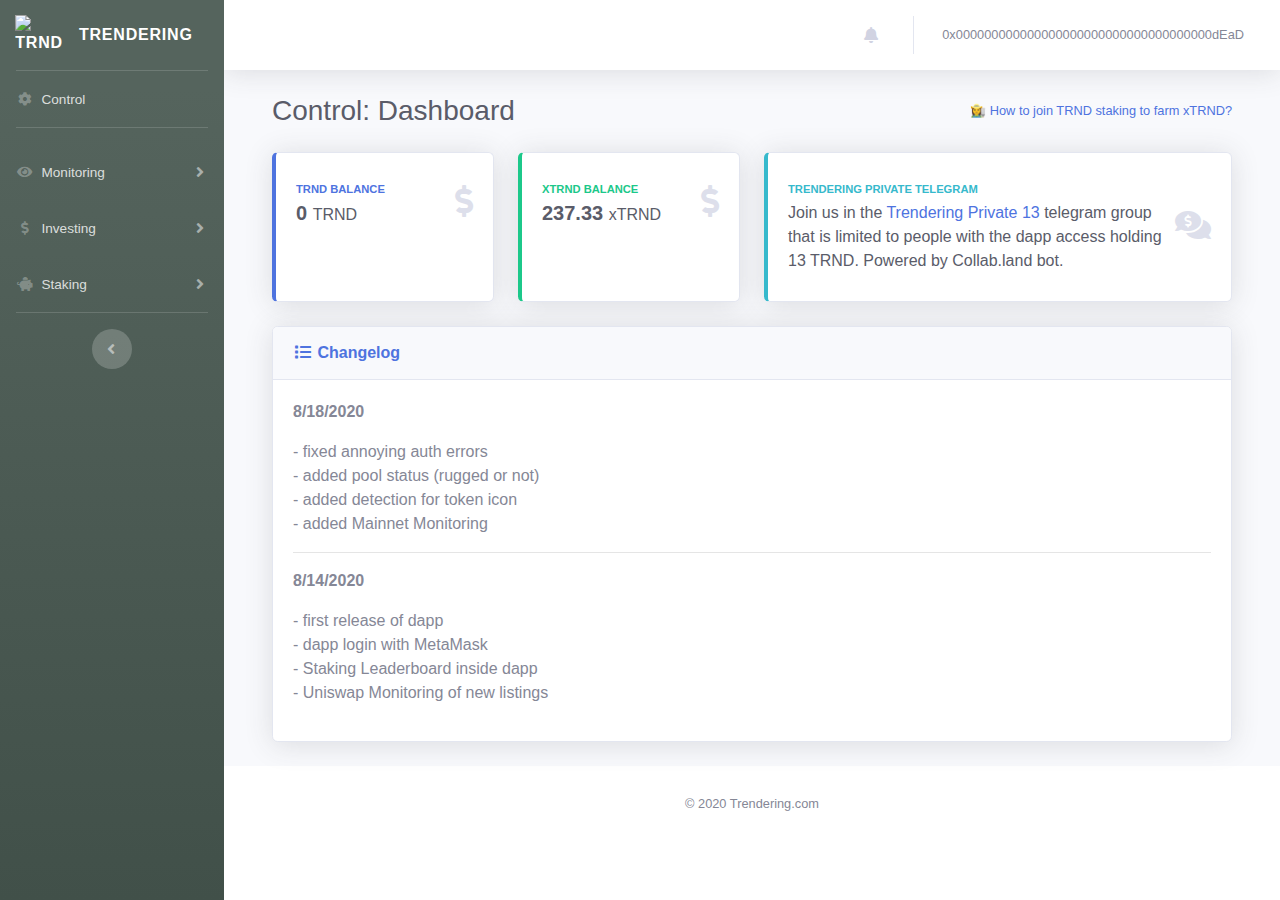
==== commit 00ef9ed2: "Merge pull request #3 from always-divide-by-zero/sticky-sidebar" ====
--- a/index.dev.html
+++ b/index.dev.html
@@ -103,7 +103,7 @@
     
 
     
-    <div id="content-wrapper" class="d-flex flex-column">
+    <div id="content-wrapper" class="d-flex flex-column content-margin">
 
       
       <div id="content">
--- a/css/sb-admin-2.css
+++ b/css/sb-admin-2.css
@@ -9785,6 +9785,24 @@
   flex: 1 0 auto;
 }
 
+.content-margin {
+  margin-left: 14rem;
+}
+
+.content-margin.toggled {
+  margin-left: 6.5rem;
+}
+
+@media (max-width: 767.98px) {
+  .content-margin {
+    margin-left: 6.5rem;
+  }
+  
+  .content-margin.toggled {
+    margin-left: 0rem;
+  }
+}
+
 .container, .container-fluid, .container-sm, .container-md, .container-lg, .container-xl {
   padding-left: 1.5rem;
   padding-right: 1.5rem;
@@ -10294,8 +10312,10 @@
 }
 
 .sidebar {
+  position: fixed;
   width: 6.5rem;
   min-height: 100vh;
+  z-index: 100;
 }
 
 .sidebar .nav-item {
